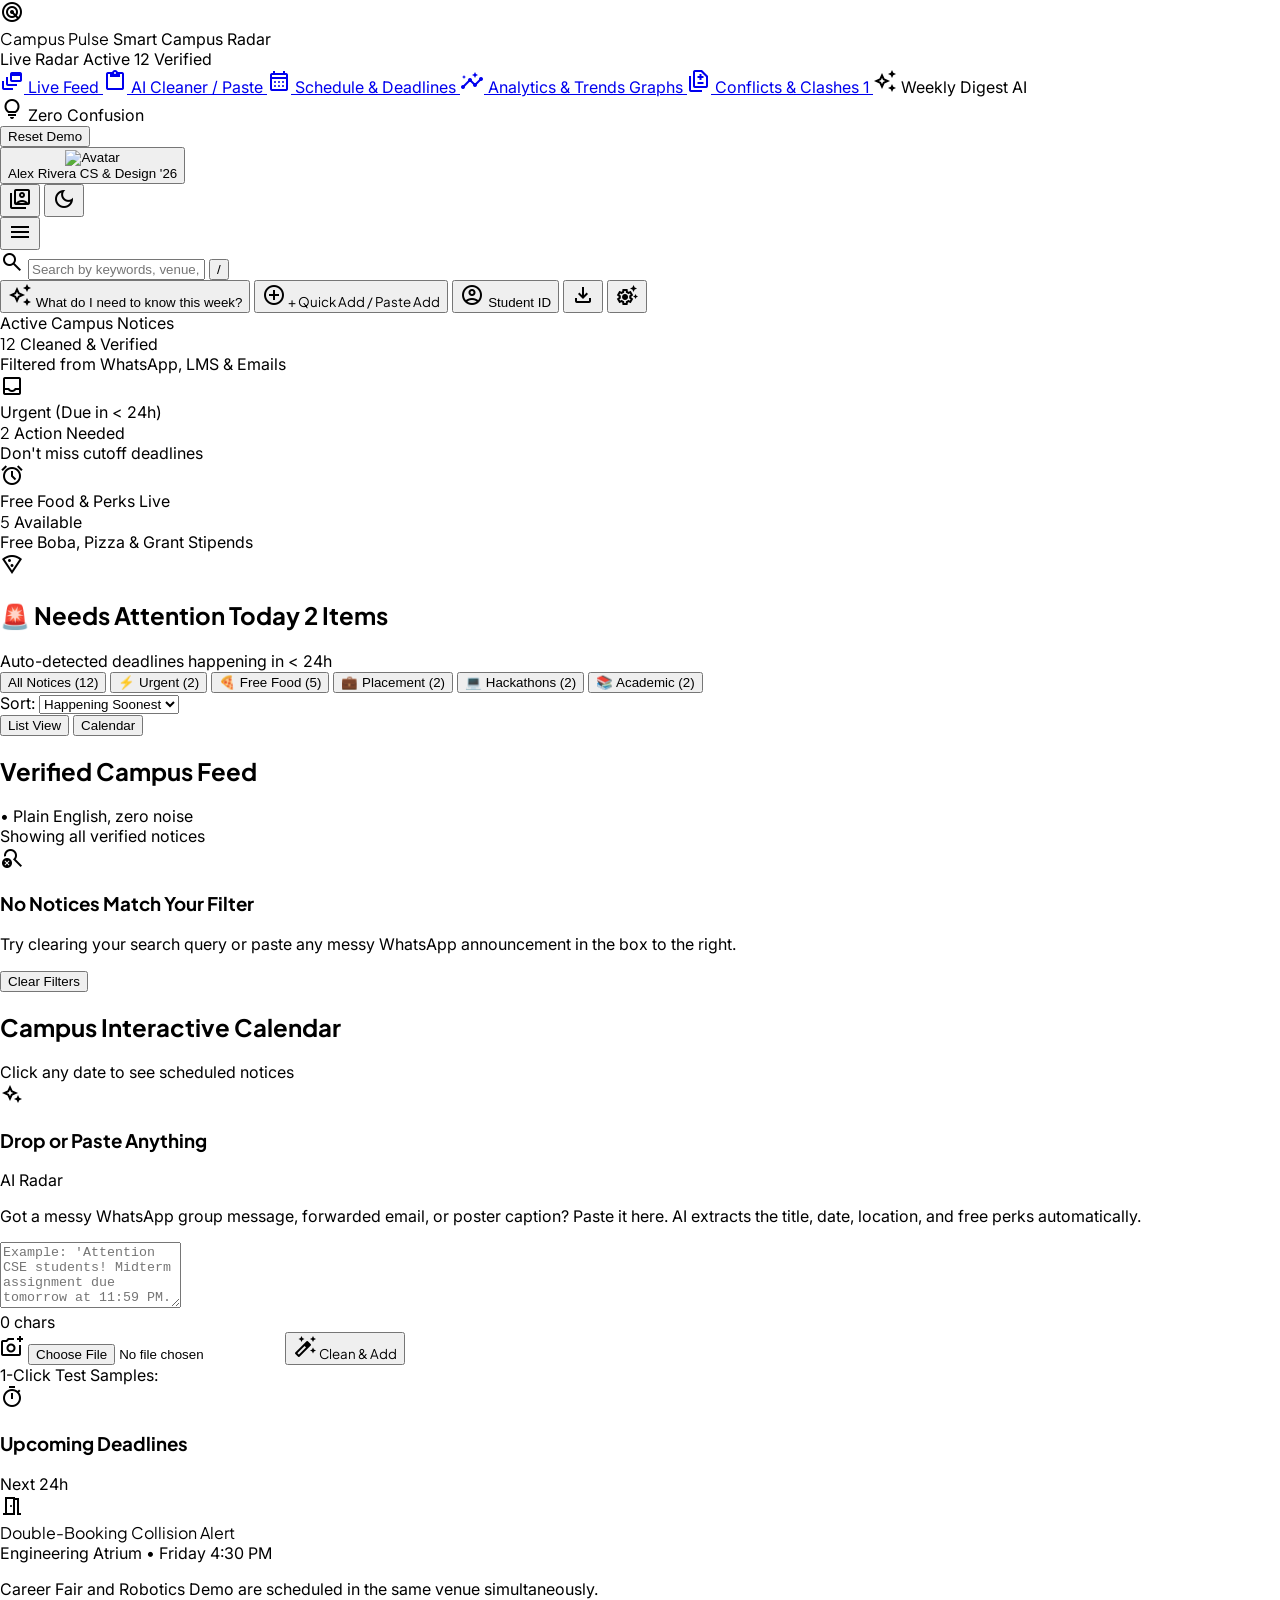
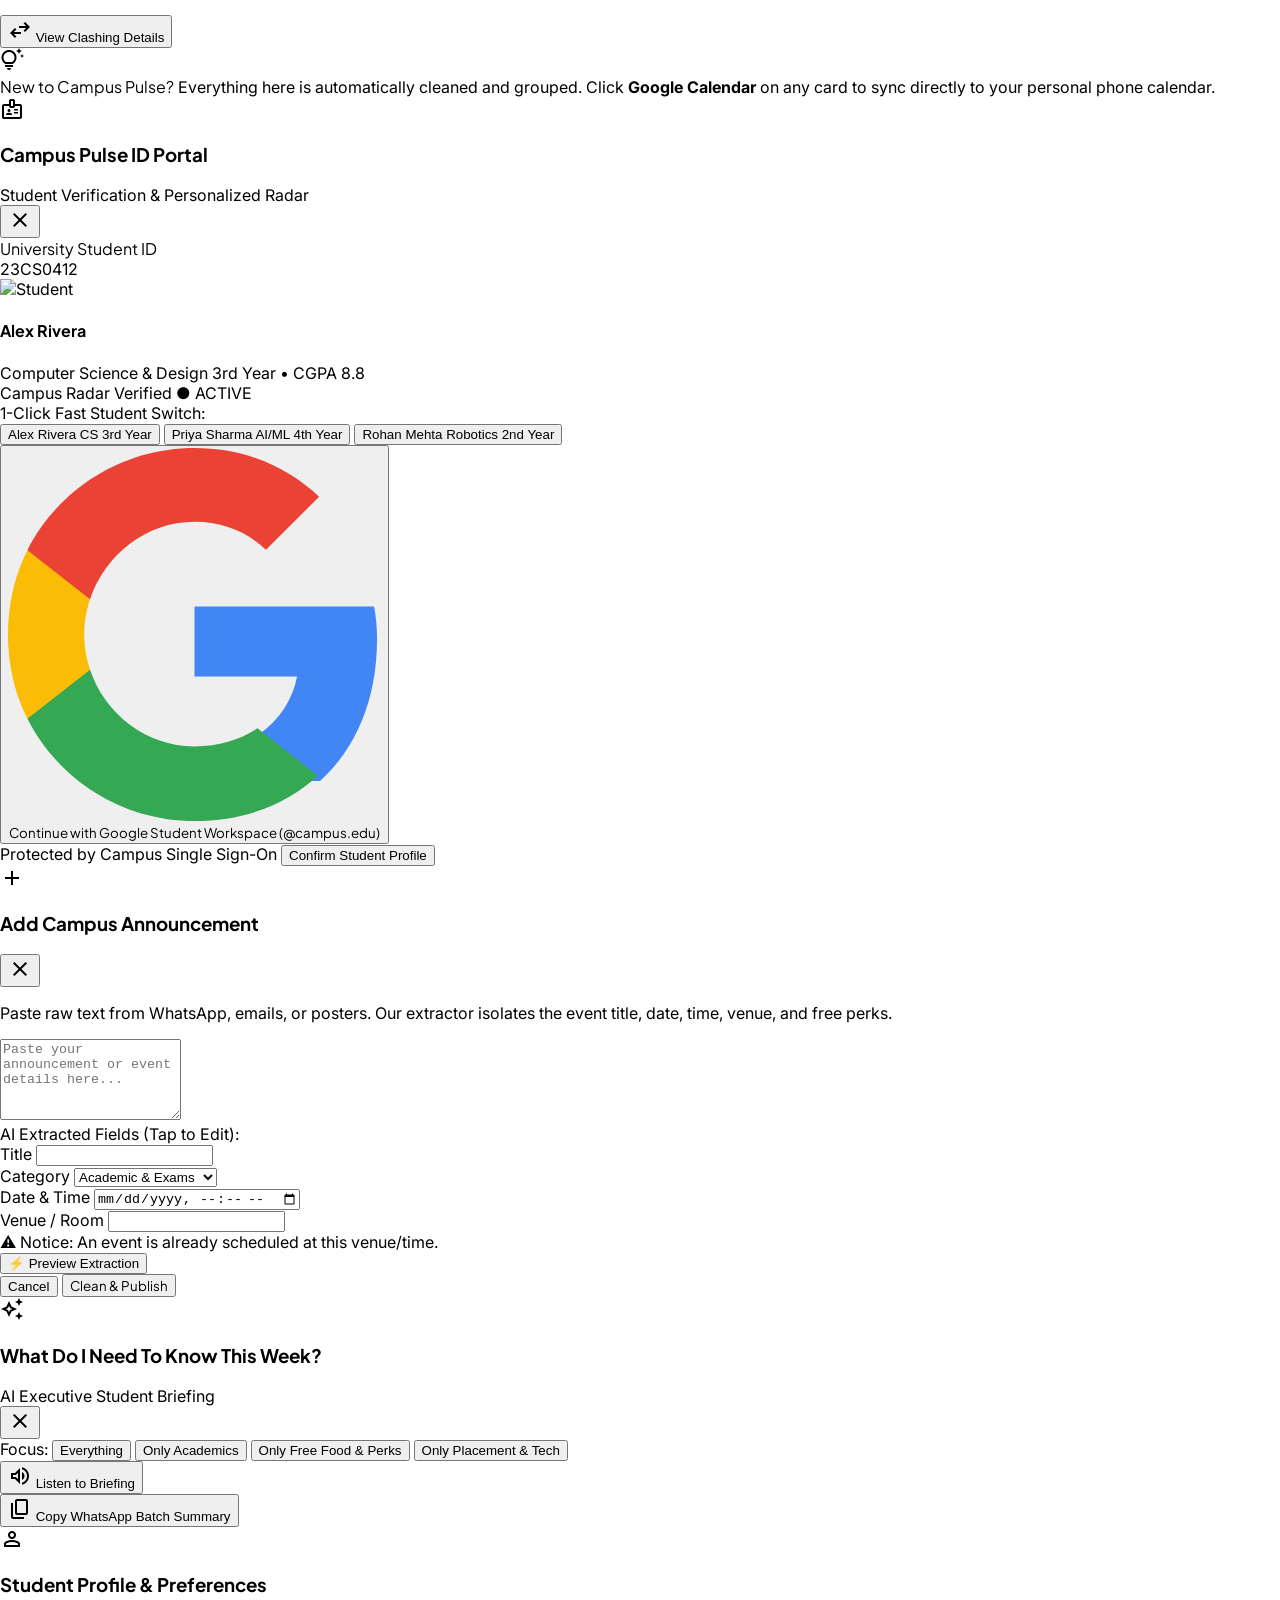
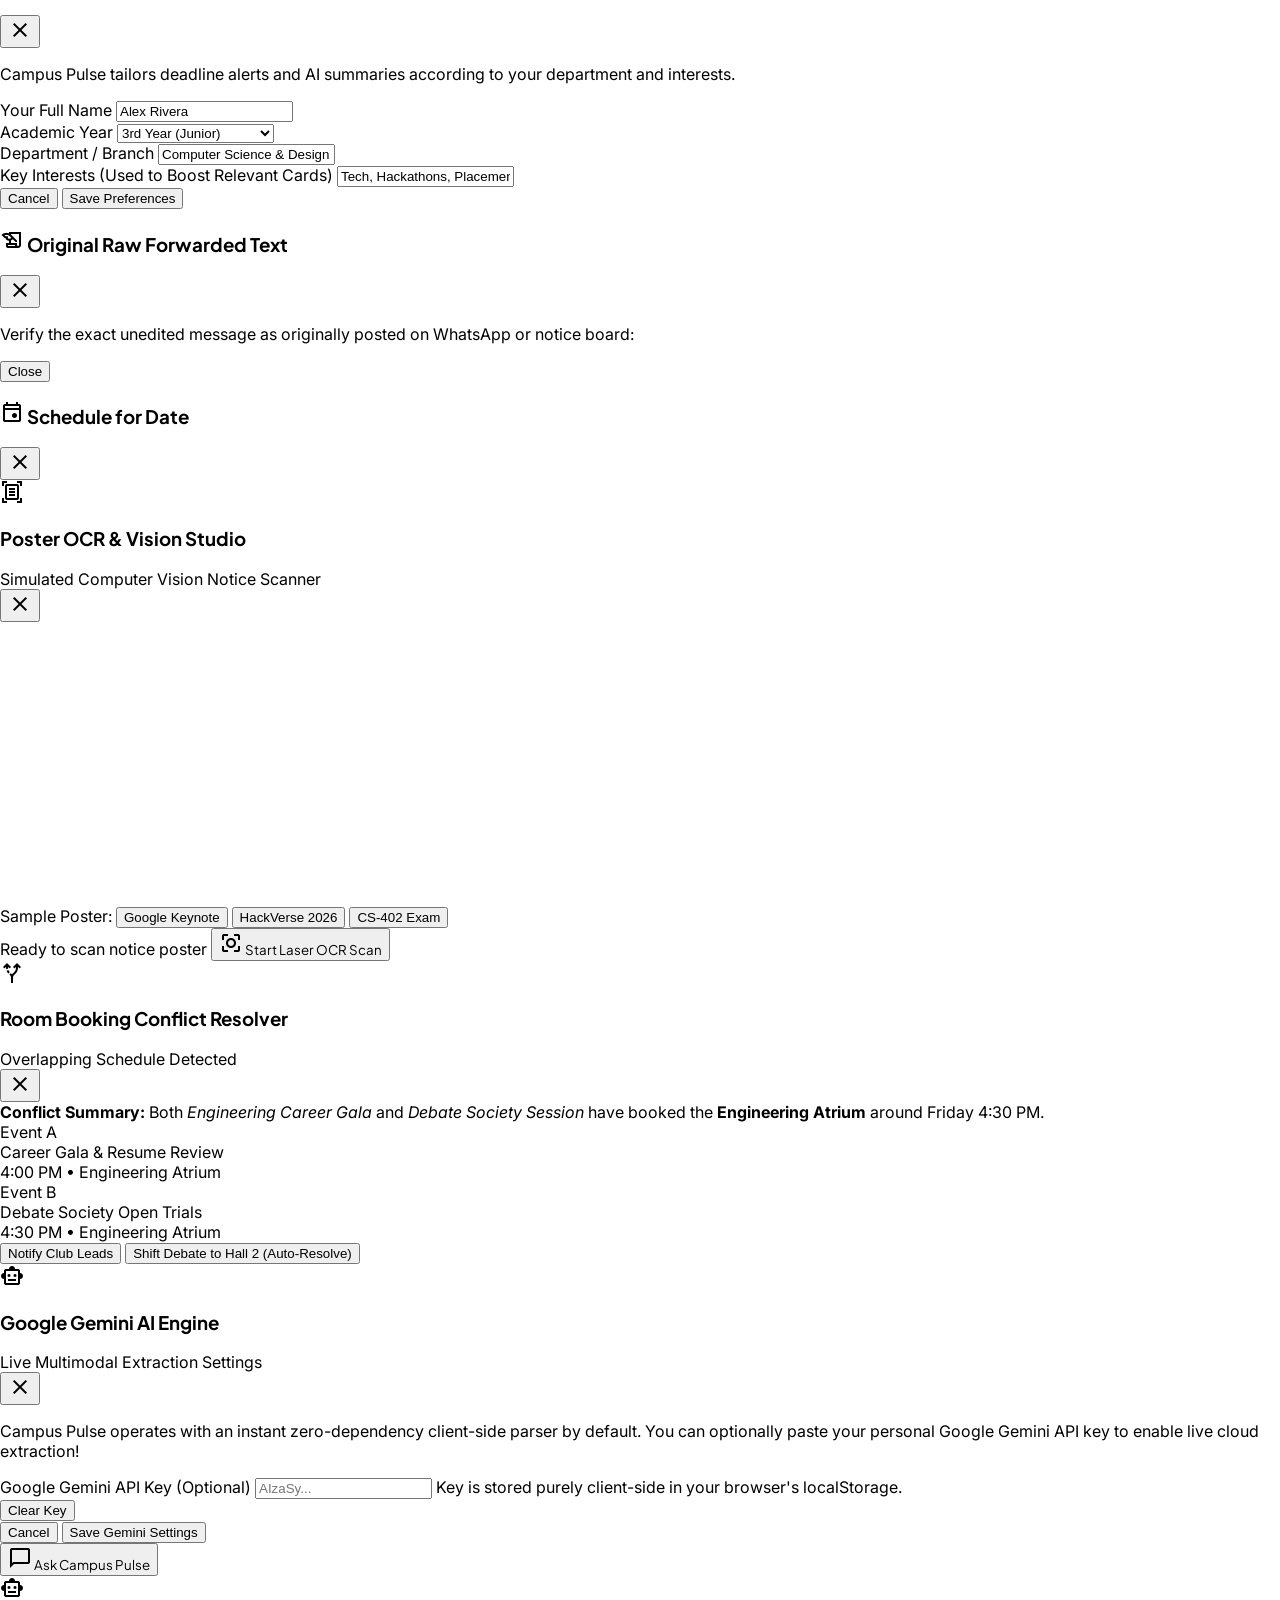
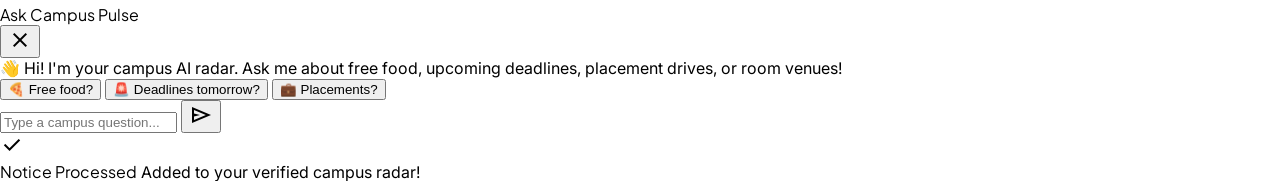
==== index.html @ b6f4d66c "feat: add Ask Campus Pulse AI assistant, Poster OCR laser canvas studio, Room clash resolver, and Go" ====
<!DOCTYPE html>
<html lang="en">
<head>
  <meta charset="utf-8">
  <meta content="width=device-width, initial-scale=1.0" name="viewport">
  <meta content="web_dashboard" name="shell-type">
  <title>Campus Pulse — Intelligent Student Campus Radar</title>

  <!-- Google Fonts: Plus Jakarta Sans & Inter -->
  <link href="https://fonts.googleapis.com" rel="preconnect">
  <link crossorigin="" href="https://fonts.gstatic.com" rel="preconnect">
  <link href="https://fonts.googleapis.com/css2?family=Plus+Jakarta+Sans:wght@400;500;600;700;800&family=Inter:wght@400;500;600;700&display=swap" rel="stylesheet">

  <!-- Google Material Symbols Outlined -->
  <link href="https://fonts.googleapis.com/css2?family=Material+Symbols+Outlined:wght,FILL@100..700,0..1&display=swap" rel="stylesheet">
  <link rel="icon" type="image/svg+xml" href="favicon.svg">

  <!-- Tailwind CSS with Forms and Container Queries -->
  <script src="https://cdn.tailwindcss.com?plugins=forms,container-queries"></script>
  <script>
    tailwind.config = {
      darkMode: "class",
      theme: {
        extend: {
          colors: {
            lavender: {
              DEFAULT: '#C8B3E8',
              50: '#F7F3FB',
              100: '#EFE7F8',
              200: '#DECFF2',
              300: '#C8B3E8',
              400: '#AC8EE0',
              500: '#926BD2',
              dark: '#4A326B',
            },
            chartreuse: {
              DEFAULT: '#D4FF3F',
              50: '#FAFFE5',
              100: '#F4FFC2',
              200: '#E9FF8A',
              DEFAULT_HOVER: '#C5F425',
              dark: '#111827',
            },
            tomato: {
              DEFAULT: '#E34234',
              50: '#FDF2F0',
              100: '#FCE4E2',
              200: '#F8BDB7',
              600: '#C72F22',
            },
            neutral: {
              canvas: '#F8F9FA',
              card: '#FFFFFF',
              border: '#E5E7EB',
              heading: '#111827',
              body: '#374151',
              muted: '#6B7280',
              subtle: '#9CA3AF'
            }
          }
        }
      }
    }
  </script>

  <link rel="stylesheet" href="css/styles.css">
</head>
<body class="bg-neutral-canvas text-neutral-body antialiased min-h-screen">

  <!-- ========================================== -->
  <!-- LEFT SIDEBAR                               -->
  <!-- ========================================== -->
  <aside class="fixed left-0 top-0 h-full w-64 bg-white border-r border-neutral-border z-50 flex flex-col justify-between transition-transform duration-300" id="sidebar">
    <div class="flex flex-col">
      <!-- App Brand -->
      <div class="h-16 px-6 border-b border-neutral-border/60 flex items-center justify-between">
        <div class="flex items-center gap-2.5">
          <div class="w-9 h-9 rounded-xl bg-lavender flex items-center justify-center text-lavender-dark font-extrabold shadow-sm">
            <span class="material-symbols-outlined text-[20px] font-bold">radar</span>
          </div>
          <div class="flex flex-col">
            <span class="font-heading font-bold text-base text-neutral-heading tracking-tight leading-tight">Campus Pulse</span>
            <span class="text-[11px] font-medium text-neutral-muted">Smart Campus Radar</span>
          </div>
        </div>
      </div>

      <!-- Live Status Pill -->
      <div class="px-5 pt-4 pb-2">
        <div class="flex items-center gap-2 px-3 py-2 rounded-xl bg-lavender-50 border border-lavender/50">
          <span class="w-2 h-2 rounded-full bg-lavender-dark animate-pulse"></span>
          <span class="text-xs font-semibold text-neutral-heading">Live Radar Active</span>
          <span class="text-[10px] text-neutral-muted ml-auto font-medium" id="status-pill-count">12 Verified</span>
        </div>
      </div>

      <!-- Main Navigation Links -->
      <nav class="px-3 py-2 flex flex-col gap-1">
        <a class="nav-link flex items-center gap-3 px-3.5 py-2.5 rounded-xl bg-lavender/25 text-neutral-heading font-semibold text-sm transition-colors border border-lavender/40" href="#feed" id="nav-feed">
          <span class="material-symbols-outlined text-[20px] text-lavender-dark">dynamic_feed</span>
          <span>Live Feed</span>
          <span class="ml-auto w-2 h-2 rounded-full bg-lavender-dark"></span>
        </a>
        <a class="nav-link flex items-center gap-3 px-3.5 py-2.5 rounded-xl text-neutral-body hover:bg-neutral-canvas hover:text-neutral-heading font-medium text-sm transition-colors" href="#quick-drop" id="nav-drop">
          <span class="material-symbols-outlined text-[20px] text-neutral-muted">content_paste</span>
          <span>AI Cleaner / Paste</span>
        </a>
        <a class="nav-link flex items-center gap-3 px-3.5 py-2.5 rounded-xl text-neutral-body hover:bg-neutral-canvas hover:text-neutral-heading font-medium text-sm transition-colors" href="#calendar" id="nav-calendar">
          <span class="material-symbols-outlined text-[20px] text-neutral-muted">calendar_month</span>
          <span>Schedule & Deadlines</span>
        </a>
        <a class="nav-link flex items-center gap-3 px-3.5 py-2.5 rounded-xl text-neutral-body hover:bg-neutral-canvas hover:text-neutral-heading font-medium text-sm transition-colors" href="#analytics" id="nav-analytics">
          <span class="material-symbols-outlined text-[20px] text-neutral-muted">insights</span>
          <span>Analytics & Trends</span>
          <span class="ml-auto text-[10px] font-bold px-1.5 py-0.5 rounded bg-neutral-canvas text-neutral-heading border border-neutral-border">Graphs</span>
        </a>
        <a class="nav-link flex items-center gap-3 px-3.5 py-2.5 rounded-xl text-neutral-body hover:bg-neutral-canvas hover:text-neutral-heading font-medium text-sm transition-colors" href="#conflicts" id="nav-conflicts">
          <span class="material-symbols-outlined text-[20px] text-neutral-heading">difference</span>
          <span>Conflicts & Clashes</span>
          <span class="ml-auto px-1.5 py-0.5 rounded-full bg-tomato-50 text-tomato border border-tomato-200 text-[10px] font-bold" id="conflict-badge">1</span>
        </a>
        <a class="nav-link flex items-center gap-3 px-3.5 py-2.5 rounded-xl text-neutral-body hover:bg-neutral-canvas hover:text-neutral-heading font-medium text-sm transition-colors cursor-pointer" id="nav-digest">
          <span class="material-symbols-outlined text-[20px] text-lavender-dark">auto_awesome</span>
          <span>Weekly Digest</span>
          <span class="ml-auto text-[10px] font-bold px-1.5 py-0.5 rounded bg-lavender-100 text-lavender-dark">AI</span>
        </a>
      </nav>
    </div>

    <!-- User Profile & Actions Card -->
    <div class="p-4 border-t border-neutral-border/70 flex flex-col gap-3">
      <div class="p-3 rounded-xl bg-lavender-50 border border-lavender/40 flex items-center justify-between">
        <div class="flex items-center gap-2">
          <span class="material-symbols-outlined text-lavender-dark text-[18px]">lightbulb</span>
          <span class="text-xs font-semibold text-neutral-heading">Zero Confusion</span>
        </div>
        <button class="text-[10px] font-bold text-lavender-dark px-1.5 py-0.5 bg-white rounded hover:bg-lavender-100 transition-colors" id="btn-demo-reset" title="Reload demo dataset">
          Reset Demo
        </button>
      </div>

      <!-- Profile Trigger & Switch Profile -->
      <div class="flex items-center justify-between pt-1">
        <button class="flex items-center gap-2.5 hover:opacity-80 transition-opacity text-left" id="btn-open-profile">
          <img src="https://images.unsplash.com/photo-1534528741775-53994a69daeb?auto=format&fit=crop&w=150&q=80" alt="Avatar" class="w-9 h-9 rounded-full object-cover ring-2 ring-lavender/60" id="sidebar-user-avatar">
          <div class="flex flex-col">
            <span class="text-xs font-bold text-neutral-heading leading-tight" id="sidebar-user-name">Alex Rivera</span>
            <span class="text-[11px] text-neutral-muted" id="sidebar-user-role">CS & Design '26</span>
          </div>
        </button>
        <div class="flex items-center gap-1">
          <button class="p-1.5 rounded-lg hover:bg-neutral-canvas text-neutral-muted hover:text-neutral-heading border border-neutral-border" id="btn-open-login" title="Switch Student / Sign In">
            <span class="material-symbols-outlined text-[17px]">switch_account</span>
          </button>
          <button class="p-1.5 rounded-lg hover:bg-neutral-canvas text-neutral-muted hover:text-neutral-heading border border-neutral-border" id="theme-toggle-btn" title="Toggle Light/Dark Theme">
            <span class="material-symbols-outlined text-[17px]" id="theme-icon">dark_mode</span>
          </button>
        </div>
      </div>
    </div>
  </aside>

  <!-- ========================================== -->
  <!-- MAIN WORKSPACE                             -->
  <!-- ========================================== -->
  <div class="pl-0 lg:pl-64 transition-all duration-300">

    <!-- Top Navigation Header -->
    <header class="fixed top-0 left-0 lg:left-64 right-0 h-16 bg-white/90 backdrop-blur-md z-40 border-b border-neutral-border px-4 lg:px-8 flex items-center justify-between gap-4">
      
      <!-- Mobile Menu Toggle Button -->
      <button class="lg:hidden p-2 rounded-xl text-neutral-muted hover:bg-neutral-canvas border border-neutral-border" id="mobile-menu-btn" aria-label="Toggle Menu">
        <span class="material-symbols-outlined text-[20px]">menu</span>
      </button>

      <!-- Universal Search Bar -->
      <div class="relative w-full max-w-xl">
        <span class="material-symbols-outlined absolute left-3.5 top-1/2 -translate-y-1/2 text-neutral-muted text-[20px]">search</span>
        <input 
          class="w-full pl-10 pr-10 py-2 bg-neutral-canvas border border-neutral-border rounded-xl text-sm text-neutral-heading placeholder:text-neutral-subtle focus:bg-white focus:outline-none focus:ring-2 focus:ring-lavender focus:border-transparent transition-all" 
          id="search-input" 
          placeholder="Search by keywords, venue, or try 'deadlines this week' (Press '/' to focus)..." 
          type="text"
        >
        <button class="absolute right-3 top-1/2 -translate-y-1/2 text-[10px] font-mono text-neutral-muted bg-white border border-neutral-border px-1.5 py-0.5 rounded hidden sm:block">
          /
        </button>
      </div>

      <!-- Action Buttons -->
      <div class="flex items-center gap-2.5">
        <!-- AI Weekly Digest Button -->
        <button 
          class="hidden sm:flex items-center gap-1.5 px-3 py-2 rounded-xl bg-lavender-50 hover:bg-lavender-100 text-lavender-dark border border-lavender/60 text-xs font-bold transition-all shadow-xs" 
          id="btn-weekly-digest-header"
        >
          <span class="material-symbols-outlined text-[17px]">auto_awesome</span>
          <span>What do I need to know this week?</span>
        </button>

        <!-- Quick Add / Paste Button -->
        <button 
          class="flex items-center gap-1.5 px-3.5 py-2 rounded-xl bg-neutral-heading hover:bg-neutral-body text-white font-heading font-bold text-xs sm:text-sm transition-all shadow-sm active:scale-95 whitespace-nowrap" 
          id="btn-quick-add-modal"
        >
          <span class="material-symbols-outlined text-[18px] font-bold">add_circle</span>
          <span class="hidden sm:inline">+ Quick Add / Paste</span>
          <span class="sm:hidden">Add</span>
        </button>

        <!-- Student Login Trigger -->
        <button 
          class="flex items-center gap-1 px-3 py-2 rounded-xl bg-neutral-canvas hover:bg-neutral-border text-neutral-heading border border-neutral-border text-xs font-bold transition-colors" 
          id="btn-header-login" 
          title="Student Login Portal"
        >
          <span class="material-symbols-outlined text-[17px]">account_circle</span>
          <span class="hidden md:inline">Student ID</span>
        </button>

        <!-- Backup Export Button -->
        <button 
          class="p-2 rounded-xl text-neutral-muted hover:text-neutral-heading hover:bg-neutral-canvas border border-neutral-border/70 transition-colors" 
          id="btn-export-data" 
          title="Backup / Export Data (JSON)"
        >
          <span class="material-symbols-outlined text-[19px]">download</span>
        </button>

        <!-- Google Gemini Settings Trigger -->
        <button 
          class="p-2 rounded-xl text-neutral-muted hover:text-lavender-dark hover:bg-lavender-50 border border-neutral-border/70 transition-colors" 
          id="btn-gemini-settings" 
          title="Google Gemini AI Integration"
        >
          <span class="material-symbols-outlined text-[19px]">settings_suggest</span>
        </button>
      </div>
    </header>

    <!-- Main Container -->
    <main class="pt-20 px-4 lg:px-8 pb-16 max-w-7xl mx-auto flex flex-col gap-6">

      <!-- ========================================== -->
      <!-- TOP HIGHLIGHT METRIC CARDS                 -->
      <!-- ========================================== -->
      <div class="grid grid-cols-1 md:grid-cols-3 gap-4">
        <!-- Metric 1: Total Notices -->
        <div class="bg-white border border-neutral-border rounded-2xl p-4 flex items-center justify-between shadow-[0_1px_3px_rgba(0,0,0,0.03)] hover:border-lavender transition-all">
          <div class="flex flex-col">
            <span class="text-xs font-medium text-neutral-muted">Active Campus Notices</span>
            <div class="flex items-baseline gap-2 mt-0.5">
              <span class="font-heading font-bold text-2xl text-neutral-heading" id="metric-total-count">12</span>
              <span class="text-xs font-semibold text-lavender-dark bg-lavender-50 px-2 py-0.5 rounded-full border border-lavender/40">Cleaned & Verified</span>
            </div>
            <span class="text-[11px] text-neutral-muted mt-1">Filtered from WhatsApp, LMS & Emails</span>
          </div>
          <div class="w-12 h-12 rounded-2xl bg-lavender-50 border border-lavender/50 flex items-center justify-center text-lavender-dark">
            <span class="material-symbols-outlined text-[26px]">inbox</span>
          </div>
        </div>

        <!-- Metric 2: Urgent Deadlines -->
        <div class="bg-white border border-neutral-heading rounded-2xl p-4 flex items-center justify-between shadow-[0_1px_3px_rgba(0,0,0,0.03)] hover:border-neutral-heading transition-all cursor-pointer" id="metric-urgent-card">
          <div class="flex flex-col">
            <span class="text-xs font-semibold text-neutral-heading">Urgent (Due in &lt; 24h)</span>
            <div class="flex items-baseline gap-2 mt-0.5">
              <span class="font-heading font-bold text-2xl text-neutral-heading" id="metric-urgent-count">2</span>
              <span class="text-xs font-bold text-white bg-neutral-heading px-2 py-0.5 rounded-full">Action Needed</span>
            </div>
            <span class="text-[11px] text-neutral-muted mt-1">Don't miss cutoff deadlines</span>
          </div>
          <div class="w-12 h-12 rounded-2xl bg-neutral-canvas border border-neutral-border flex items-center justify-center text-neutral-heading">
            <span class="material-symbols-outlined text-[26px]">alarm</span>
          </div>
        </div>

        <!-- Metric 3: Perks & Food -->
        <div class="bg-white border border-neutral-border rounded-2xl p-4 flex items-center justify-between shadow-[0_1px_3px_rgba(0,0,0,0.03)] hover:border-lavender transition-all cursor-pointer" id="metric-food-card">
          <div class="flex flex-col">
            <span class="text-xs font-medium text-neutral-muted">Free Food & Perks Live</span>
            <div class="flex items-baseline gap-2 mt-0.5">
              <span class="font-heading font-bold text-2xl text-neutral-heading" id="metric-perks-count">5</span>
              <span class="text-xs font-bold text-lavender-dark bg-lavender-100 px-2 py-0.5 rounded-full border border-lavender/40">Available</span>
            </div>
            <span class="text-[11px] text-neutral-muted mt-1">Free Boba, Pizza & Grant Stipends</span>
          </div>
          <div class="w-12 h-12 rounded-2xl bg-lavender-50 border border-lavender/50 flex items-center justify-center text-lavender-dark">
            <span class="material-symbols-outlined text-[26px]">local_pizza</span>
          </div>
        </div>
      </div>

      <!-- ========================================== -->
      <!-- ANALYTICS & TRENDS SECTION (TOGGLEABLE)    -->
      <!-- ========================================== -->
      <section class="flex flex-col gap-3" id="analytics-section">
        <div id="analytics-graphs-root">
          <!-- Dynamically populated SVG graphs from analytics.js -->
        </div>
      </section>

      <!-- ========================================== -->
      <!-- PINNED "NEEDS ATTENTION TODAY" HERO SHELF  -->
      <!-- ========================================== -->
      <section class="p-4 rounded-2xl bg-tomato-50/80 border-2 border-tomato-200 shadow-sm flex flex-col gap-3" id="urgent-hero-shelf">
        <div class="flex items-center justify-between flex-wrap gap-2">
          <div class="flex items-center gap-2">
            <span class="w-2.5 h-2.5 rounded-full bg-tomato animate-ping"></span>
            <h2 class="font-heading font-bold text-sm text-tomato flex items-center gap-1.5 uppercase tracking-wide">
              🚨 Needs Attention Today
              <span class="text-xs font-semibold px-2 py-0.5 rounded-full bg-tomato text-white ml-1" id="urgent-shelf-count">2 Items</span>
            </h2>
          </div>
          <span class="text-xs text-neutral-muted font-medium">Auto-detected deadlines happening in &lt; 24h</span>
        </div>
        <div class="grid grid-cols-1 md:grid-cols-2 gap-3" id="urgent-shelf-items">
          <!-- Dynamically populated urgent cards -->
        </div>
      </section>

      <!-- ========================================== -->
      <!-- FILTER & VIEW TOOLBAR                      -->
      <!-- ========================================== -->
      <div class="flex flex-wrap items-center justify-between gap-3 bg-white p-3 rounded-2xl border border-neutral-border shadow-sm">
        <!-- Category Filter Pills -->
        <div class="flex items-center gap-1.5 flex-wrap" id="filter-chips">
          <button class="filter-chip active px-3.5 py-1.5 rounded-xl bg-neutral-heading text-white text-xs font-semibold shadow-sm transition-all" data-category="all">
            All Notices (<span id="count-all">12</span>)
          </button>
          <button class="filter-chip px-3.5 py-1.5 rounded-xl bg-neutral-canvas text-neutral-heading hover:bg-lavender-100 border border-neutral-border text-xs font-semibold transition-all flex items-center gap-1.5" data-category="urgent">
            <span class="w-1.5 h-1.5 rounded-full bg-tomato"></span>
            ⚡ Urgent (<span id="count-urgent">2</span>)
          </button>
          <button class="filter-chip px-3.5 py-1.5 rounded-xl bg-neutral-canvas text-neutral-heading hover:bg-lavender-100 border border-neutral-border text-xs font-semibold transition-all flex items-center gap-1.5" data-category="food">
            <span>🍕 Free Food (<span id="count-food">5</span>)</span>
          </button>
          <button class="filter-chip px-3.5 py-1.5 rounded-xl bg-neutral-canvas text-neutral-heading hover:bg-lavender-100 border border-neutral-border text-xs font-semibold transition-all flex items-center gap-1.5" data-category="placement">
            <span>💼 Placement (<span id="count-placement">2</span>)</span>
          </button>
          <button class="filter-chip px-3.5 py-1.5 rounded-xl bg-neutral-canvas text-neutral-heading hover:bg-lavender-100 border border-neutral-border text-xs font-semibold transition-all flex items-center gap-1.5" data-category="hackathon">
            <span>💻 Hackathons (<span id="count-hackathon">2</span>)</span>
          </button>
          <button class="filter-chip px-3.5 py-1.5 rounded-xl bg-neutral-canvas text-neutral-heading hover:bg-lavender-100 border border-neutral-border text-xs font-semibold transition-all flex items-center gap-1.5" data-category="academic">
            <span>📚 Academic (<span id="count-academic">2</span>)</span>
          </button>
        </div>

        <!-- View Switcher & Sorting -->
        <div class="flex items-center gap-3">
          <div class="flex items-center gap-1.5 text-xs text-neutral-muted">
            <span class="hidden sm:inline">Sort:</span>
            <select class="bg-neutral-canvas text-neutral-heading font-medium text-xs rounded-xl px-2.5 py-1.5 border border-neutral-border focus:ring-1 focus:ring-lavender focus:outline-none cursor-pointer" id="sort-select">
              <option value="soonest">Happening Soonest</option>
              <option value="urgent">Most Urgent First</option>
              <option value="newest">Recently Added</option>
              <option value="alpha">Alphabetical (A-Z)</option>
            </select>
          </div>

          <!-- Dual View Switcher: List vs Calendar -->
          <div class="flex items-center bg-neutral-canvas border border-neutral-border rounded-xl p-1 text-xs">
            <button class="px-3 py-1 rounded-lg bg-neutral-heading text-white font-semibold shadow-xs" id="btn-view-list">
              List View
            </button>
            <button class="px-3 py-1 rounded-lg text-neutral-muted hover:text-neutral-heading font-semibold" id="btn-view-calendar">
              Calendar
            </button>
          </div>
        </div>
      </div>

      <!-- ========================================== -->
      <!-- MAIN WORKSPACE GRID: FEED + RIGHT RAIL     -->
      <!-- ========================================== -->
      <div class="grid grid-cols-1 lg:grid-cols-12 gap-6">

        <!-- FEED COLUMN (Col Span 8) -->
        <div class="lg:col-span-8 flex flex-col gap-4">
          
          <!-- Stream View Container -->
          <div class="flex flex-col gap-4" id="stream-container">
            <!-- Feed Header -->
            <div class="flex items-center justify-between px-1">
              <div class="flex items-center gap-2">
                <span class="w-2.5 h-2.5 rounded-full bg-lavender-dark ring-4 ring-lavender/50"></span>
                <h2 class="font-heading font-bold text-base text-neutral-heading">Verified Campus Feed</h2>
                <span class="text-xs text-neutral-muted">• Plain English, zero noise</span>
              </div>
              <span class="text-xs font-medium text-neutral-muted" id="active-filter-label">Showing all verified notices</span>
            </div>

            <!-- Dynamic Cards Feed -->
            <div class="flex flex-col gap-4" id="feed-cards-list">
              <!-- Dynamically populated notice cards -->
            </div>

            <!-- Empty State -->
            <div class="hidden p-8 rounded-2xl bg-white border border-neutral-border text-center flex flex-col items-center justify-center gap-3" id="feed-empty-state">
              <div class="w-12 h-12 rounded-2xl bg-lavender-50 text-lavender-dark flex items-center justify-center">
                <span class="material-symbols-outlined text-[28px]">search_off</span>
              </div>
              <h3 class="font-heading font-bold text-base text-neutral-heading">No Notices Match Your Filter</h3>
              <p class="text-xs text-neutral-muted max-w-sm">Try clearing your search query or paste any messy WhatsApp announcement in the box to the right.</p>
              <button class="px-4 py-2 rounded-xl bg-neutral-heading text-white text-xs font-bold" id="btn-clear-filters">
                Clear Filters
              </button>
            </div>
          </div>

          <!-- Calendar View Container (Hidden by default) -->
          <div class="hidden flex flex-col gap-4" id="calendar-container">
            <div class="flex items-center justify-between px-1">
              <div class="flex items-center gap-2">
                <span class="w-2.5 h-2.5 rounded-full bg-lavender-dark ring-4 ring-lavender/50"></span>
                <h2 class="font-heading font-bold text-base text-neutral-heading">Campus Interactive Calendar</h2>
              </div>
              <span class="text-xs text-neutral-muted">Click any date to see scheduled notices</span>
            </div>
            <div id="calendar-grid-root"></div>
          </div>

        </div>

        <!-- RIGHT RAIL ASSISTANT (Col Span 4) -->
        <div class="lg:col-span-4 flex flex-col gap-5" id="quick-drop">
          
          <!-- Drop or Paste Anything Card -->
          <div class="bg-white rounded-2xl border-2 border-lavender/60 p-5 shadow-sm flex flex-col gap-3 relative">
            <div class="flex items-center justify-between">
              <div class="flex items-center gap-2">
                <div class="w-7 h-7 rounded-lg bg-lavender flex items-center justify-center text-lavender-dark">
                  <span class="material-symbols-outlined text-[18px]">magic_button</span>
                </div>
                <h3 class="font-heading font-bold text-sm text-neutral-heading">Drop or Paste Anything</h3>
              </div>
              <span class="text-[11px] font-bold text-lavender-dark px-2 py-0.5 bg-lavender-50 rounded-full border border-lavender/50">AI Radar</span>
            </div>

            <p class="text-xs text-neutral-body leading-relaxed">
              Got a messy WhatsApp group message, forwarded email, or poster caption? Paste it here. AI extracts the title, date, location, and free perks automatically.
            </p>

            <div class="flex flex-col gap-2">
              <textarea 
                class="w-full p-3 bg-neutral-canvas border border-neutral-border rounded-xl text-xs text-neutral-heading placeholder:text-neutral-subtle focus:bg-white focus:outline-none focus:ring-2 focus:ring-lavender focus:border-transparent transition-all resize-none" 
                id="drop-paste-text" 
                placeholder="Example: 'Attention CSE students! Midterm assignment due tomorrow at 11:59 PM. Lab review in Room 304 at 2 PM. Free refreshments provided...'" 
                rows="4"
              ></textarea>

              <div class="flex items-center justify-between pt-1">
                <span class="text-[11px] text-neutral-muted" id="paste-counter">0 chars</span>
                <div class="flex items-center gap-2">
                  <!-- Poster OCR upload trigger -->
                  <label class="p-1.5 rounded-xl hover:bg-neutral-canvas text-neutral-muted hover:text-neutral-heading border border-neutral-border cursor-pointer transition-colors" title="Upload Notice Poster Photo (OCR)">
                    <span class="material-symbols-outlined text-[18px]">add_a_photo</span>
                    <input type="file" accept="image/*" class="hidden" id="poster-ocr-file-input">
                  </label>
                  <button 
                    class="flex items-center gap-1.5 px-4 py-2 rounded-xl bg-neutral-heading hover:bg-neutral-body text-white text-xs font-heading font-bold transition-all shadow-sm active:scale-95" 
                    id="clean-add-btn" 
                    type="button"
                  >
                    <span class="material-symbols-outlined text-[16px] font-bold">auto_fix_high</span>
                    <span>Clean & Add</span>
                  </button>
                </div>
              </div>

              <!-- 1-Click Test Notice Presets -->
              <div class="pt-2 border-t border-neutral-border/60 flex flex-col gap-1.5">
                <span class="text-[10px] font-bold uppercase tracking-wider text-neutral-muted">1-Click Test Samples:</span>
                <div class="flex flex-wrap gap-1.5" id="sample-preset-chips">
                  <!-- Dynamically rendered presets -->
                </div>
              </div>
            </div>
          </div>

          <!-- Upcoming Deadlines Next 24h Card -->
          <div class="bg-white rounded-2xl border border-neutral-border p-5 shadow-sm flex flex-col gap-3">
            <div class="flex items-center justify-between pb-1">
              <div class="flex items-center gap-2">
                <span class="material-symbols-outlined text-neutral-heading text-[20px]">timer</span>
                <h3 class="font-heading font-bold text-sm text-neutral-heading">Upcoming Deadlines</h3>
              </div>
              <span class="text-[10px] font-bold text-neutral-heading bg-neutral-canvas px-2 py-0.5 rounded-full border border-neutral-border">Next 24h</span>
            </div>
            <div class="flex flex-col gap-2" id="upcoming-deadlines-list">
              <!-- Dynamically populated items -->
            </div>
          </div>

          <!-- Room Conflict / Clashes Notification Card -->
          <div class="bg-white rounded-2xl border border-neutral-border p-4 shadow-sm flex flex-col gap-2.5" id="conflict-alert-card">
            <div class="flex items-center gap-2">
              <span class="p-1 rounded-lg bg-tomato-50 text-tomato border border-tomato-200">
                <span class="material-symbols-outlined text-[18px]">meeting_room</span>
              </span>
              <div>
                <div class="font-heading font-bold text-xs text-neutral-heading">Double-Booking Collision Alert</div>
                <div class="text-[11px] text-neutral-muted">Engineering Atrium • Friday 4:30 PM</div>
              </div>
            </div>
            <p class="text-xs text-neutral-body">
              Career Fair and Robotics Demo are scheduled in the same venue simultaneously.
            </p>
            <button class="w-full py-1.5 rounded-xl bg-neutral-canvas hover:bg-neutral-border text-neutral-heading text-xs font-semibold transition-colors flex items-center justify-center gap-1" id="btn-resolve-conflict">
              <span class="material-symbols-outlined text-[15px]">swap_horiz</span>
              <span>View Clashing Details</span>
            </button>
          </div>

          <!-- Quick Tip for First-Time Users -->
          <div class="p-4 rounded-2xl bg-lavender-50 border border-lavender/50 flex items-start gap-3">
            <span class="material-symbols-outlined text-lavender-dark text-[20px] mt-0.5">tips_and_updates</span>
            <div class="flex flex-col gap-0.5">
              <span class="font-heading font-bold text-xs text-neutral-heading">New to Campus Pulse?</span>
              <span class="text-xs text-neutral-body leading-relaxed">
                Everything here is automatically cleaned and grouped. Click <strong>Google Calendar</strong> on any card to sync directly to your personal phone calendar.
              </span>
            </div>
          </div>

        </div>

      </div>

    </main>

  </div>

  <!-- ========================================== -->
  <!-- MODAL: ATTRACTIVE STUDENT LOGIN PORTAL     -->
  <!-- ========================================== -->
  <div class="hidden fixed inset-0 bg-neutral-heading/50 backdrop-blur-md z-50 flex items-center justify-center p-4 modal-backdrop" id="login-modal">
    <div class="bg-white rounded-3xl border border-neutral-border max-w-lg w-full p-6 sm:p-8 shadow-2xl flex flex-col gap-5 relative overflow-hidden">
      <!-- Glow background decoration -->
      <div class="absolute -top-12 -right-12 w-44 h-44 rounded-full bg-lavender/30 blur-2xl pointer-events-none"></div>

      <div class="flex items-center justify-between border-b border-neutral-border/60 pb-3">
        <div class="flex items-center gap-2.5">
          <div class="w-10 h-10 rounded-2xl bg-lavender flex items-center justify-center text-lavender-dark font-bold shadow-sm">
            <span class="material-symbols-outlined text-[22px]">badge</span>
          </div>
          <div>
            <h3 class="font-heading font-extrabold text-lg text-neutral-heading">Campus Pulse ID Portal</h3>
            <span class="text-xs text-neutral-muted">Student Verification & Personalized Radar</span>
          </div>
        </div>
        <button class="p-1.5 rounded-xl hover:bg-neutral-canvas text-neutral-muted hover:text-neutral-heading" id="login-close-btn">
          <span class="material-symbols-outlined text-[20px]">close</span>
        </button>
      </div>

      <!-- University Digital ID Card Mockup -->
      <div class="p-4 rounded-2xl bg-gradient-to-tr from-lavender-dark via-indigo-900 to-slate-900 text-white shadow-lg relative overflow-hidden flex flex-col justify-between min-h-[140px]">
        <div class="flex items-center justify-between">
          <div class="flex items-center gap-2">
            <span class="w-2.5 h-2.5 rounded-full bg-chartreuse animate-pulse"></span>
            <span class="font-heading font-bold text-xs uppercase tracking-wider text-slate-300">University Student ID</span>
          </div>
          <span class="text-[10px] font-mono text-slate-400" id="id-card-roll">23CS0412</span>
        </div>

        <div class="flex items-center gap-3.5 my-2">
          <img src="https://images.unsplash.com/photo-1534528741775-53994a69daeb?auto=format&fit=crop&w=150&q=80" alt="Student" class="w-12 h-12 rounded-xl object-cover ring-2 ring-chartreuse/60 shadow-md" id="id-card-avatar">
          <div class="flex flex-col">
            <h4 class="font-heading font-bold text-base text-white leading-tight" id="id-card-name">Alex Rivera</h4>
            <span class="text-xs text-slate-300" id="id-card-dept">Computer Science & Design</span>
            <span class="text-[11px] text-chartreuse font-medium" id="id-card-year">3rd Year • CGPA 8.8</span>
          </div>
        </div>

        <div class="flex items-center justify-between text-[10px] text-slate-400 border-t border-white/10 pt-2">
          <span>Campus Radar Verified</span>
          <span class="text-chartreuse font-semibold">● ACTIVE</span>
        </div>
      </div>

      <!-- 1-Click Fast Switch Demo Profiles -->
      <div class="flex flex-col gap-2">
        <span class="text-xs font-bold text-neutral-heading">1-Click Fast Student Switch:</span>
        <div class="grid grid-cols-3 gap-2" id="demo-profiles-picker">
          <button class="profile-select-btn p-2.5 rounded-xl border-2 border-lavender-dark bg-lavender-50 text-left flex flex-col gap-1 transition-all" data-profile="alex">
            <span class="font-bold text-xs text-neutral-heading truncate">Alex Rivera</span>
            <span class="text-[10px] text-neutral-muted">CS 3rd Year</span>
          </button>
          <button class="profile-select-btn p-2.5 rounded-xl border border-neutral-border hover:border-lavender bg-neutral-canvas text-left flex flex-col gap-1 transition-all" data-profile="priya">
            <span class="font-bold text-xs text-neutral-heading truncate">Priya Sharma</span>
            <span class="text-[10px] text-neutral-muted">AI/ML 4th Year</span>
          </button>
          <button class="profile-select-btn p-2.5 rounded-xl border border-neutral-border hover:border-lavender bg-neutral-canvas text-left flex flex-col gap-1 transition-all" data-profile="rohan">
            <span class="font-bold text-xs text-neutral-heading truncate">Rohan Mehta</span>
            <span class="text-[10px] text-neutral-muted">Robotics 2nd Year</span>
          </button>
        </div>
      </div>

      <!-- Google Student Login Button -->
      <div class="flex flex-col gap-2 pt-1 border-t border-neutral-border/60">
        <button class="w-full flex items-center justify-center gap-2.5 py-3 rounded-2xl bg-white hover:bg-neutral-canvas text-neutral-heading border border-neutral-border font-heading font-bold text-xs transition-all shadow-xs" id="btn-google-login">
          <svg class="w-4 h-4" viewBox="0 0 24 24">
            <path fill="#4285F4" d="M23.745 12.27c0-.7-.06-1.4-.19-2.07H12v4.51h6.6c-.29 1.52-1.14 2.8-2.4 3.67v3.05h3.88c2.27-2.09 3.665-5.17 3.665-9.16z"/>
            <path fill="#34A853" d="M12 24c3.24 0 5.95-1.08 7.93-2.91l-3.88-3.05c-1.08.72-2.45 1.16-4.05 1.16-3.12 0-5.77-2.1-6.72-4.93H1.25v3.15C3.26 21.36 7.34 24 12 24z"/>
            <path fill="#FBBC05" d="M5.28 14.27c-.25-.72-.38-1.49-.38-2.27s.13-1.55.38-2.27V6.58H1.25C.45 8.17 0 9.99 0 12s.45 3.83 1.25 5.42l4.03-3.15z"/>
            <path fill="#EA4335" d="M12 4.75c1.77 0 3.35.61 4.6 1.8l3.42-3.42C17.95 1.19 15.24 0 12 0 7.34 0 3.26 2.64 1.25 6.58l4.03 3.15c.95-2.83 3.6-4.98 6.72-4.98z"/>
          </svg>
          <span>Continue with Google Student Workspace (@campus.edu)</span>
        </button>
      </div>

      <div class="flex items-center justify-between pt-1 text-xs text-neutral-muted">
        <span>Protected by Campus Single Sign-On</span>
        <button class="font-bold text-neutral-heading hover:underline" id="btn-login-confirm">Confirm Student Profile</button>
      </div>
    </div>
  </div>

  <!-- MODAL 1: Quick Add & Clean Announcement Modal -->
  <div class="hidden fixed inset-0 bg-neutral-heading/40 backdrop-blur-sm z-50 flex items-center justify-center p-4 modal-backdrop" id="paste-announcement-modal">
    <div class="bg-white rounded-2xl border border-neutral-border max-w-lg w-full p-6 shadow-2xl flex flex-col gap-4 max-h-[90vh] overflow-y-auto">
      <div class="flex items-center justify-between">
        <div class="flex items-center gap-2">
          <div class="w-8 h-8 rounded-xl bg-lavender flex items-center justify-center font-bold text-lavender-dark">
            <span class="material-symbols-outlined text-[20px]">add</span>
          </div>
          <h3 class="font-heading font-bold text-base text-neutral-heading">Add Campus Announcement</h3>
        </div>
        <button class="p-1.5 rounded-lg hover:bg-neutral-canvas text-neutral-muted hover:text-neutral-heading" id="modal-close-btn">
          <span class="material-symbols-outlined text-[20px]">close</span>
        </button>
      </div>

      <p class="text-xs text-neutral-body">
        Paste raw text from WhatsApp, emails, or posters. Our extractor isolates the event title, date, time, venue, and free perks.
      </p>

      <textarea 
        class="w-full p-3 bg-neutral-canvas border border-neutral-border rounded-xl text-xs text-neutral-heading placeholder:text-neutral-subtle focus:bg-white focus:outline-none focus:ring-2 focus:ring-lavender resize-none" 
        id="modal-paste-area" 
        placeholder="Paste your announcement or event details here..." 
        rows="5"
      ></textarea>

      <!-- Review Extracted Chips Preview -->
      <div class="hidden flex flex-col gap-3 p-3.5 rounded-xl bg-neutral-canvas border border-neutral-border" id="modal-extracted-preview">
        <span class="text-[11px] font-bold uppercase tracking-wider text-neutral-muted">AI Extracted Fields (Tap to Edit):</span>
        <div class="grid grid-cols-1 sm:grid-cols-2 gap-2 text-xs">
          <div>
            <label class="text-[10px] text-neutral-muted font-bold">Title</label>
            <input type="text" id="modal-field-title" class="w-full text-xs p-1.5 rounded-lg border border-neutral-border bg-white text-neutral-heading">
          </div>
          <div>
            <label class="text-[10px] text-neutral-muted font-bold">Category</label>
            <select id="modal-field-category" class="w-full text-xs p-1.5 rounded-lg border border-neutral-border bg-white text-neutral-heading">
              <option value="academic">Academic & Exams</option>
              <option value="deadline">Urgent Deadline</option>
              <option value="placement">Placement & Career</option>
              <option value="hackathon">Hackathon & Tech</option>
              <option value="cultural">Cultural & Clubs</option>
              <option value="sports">Sports & Fitness</option>
              <option value="admin">Hostel & Admin</option>
            </select>
          </div>
          <div>
            <label class="text-[10px] text-neutral-muted font-bold">Date & Time</label>
            <input type="datetime-local" id="modal-field-datetime" class="w-full text-xs p-1.5 rounded-lg border border-neutral-border bg-white text-neutral-heading">
          </div>
          <div>
            <label class="text-[10px] text-neutral-muted font-bold">Venue / Room</label>
            <input type="text" id="modal-field-venue" class="w-full text-xs p-1.5 rounded-lg border border-neutral-border bg-white text-neutral-heading">
          </div>
        </div>

        <div class="hidden p-2.5 rounded-lg bg-tomato-50 border border-tomato-200 text-xs text-tomato font-medium" id="modal-conflict-pill">
          ⚠️ Notice: An event is already scheduled at this venue/time.
        </div>
      </div>

      <div class="flex items-center justify-between pt-2">
        <button class="text-xs text-lavender-dark hover:underline font-semibold" id="btn-parse-preview">
          ⚡ Preview Extraction
        </button>
        <div class="flex items-center gap-2">
          <button class="px-4 py-2 rounded-xl text-neutral-muted hover:text-neutral-heading text-xs font-semibold" id="modal-cancel-btn">
            Cancel
          </button>
          <button class="px-5 py-2 rounded-xl bg-neutral-heading hover:bg-neutral-body text-white text-xs font-heading font-bold transition-all shadow-sm" id="modal-submit-btn">
            Clean & Publish
          </button>
        </div>
      </div>
    </div>
  </div>

  <!-- MODAL 2: AI Weekly Digest Modal -->
  <div class="hidden fixed inset-0 bg-neutral-heading/40 backdrop-blur-sm z-50 flex items-center justify-center p-4 modal-backdrop" id="weekly-digest-modal">
    <div class="bg-white rounded-2xl border border-neutral-border max-w-2xl w-full p-6 shadow-2xl flex flex-col gap-4 max-h-[90vh] overflow-y-auto">
      <div class="flex items-center justify-between border-b border-neutral-border/60 pb-3">
        <div class="flex items-center gap-2.5">
          <div class="w-9 h-9 rounded-xl bg-lavender flex items-center justify-center text-lavender-dark font-bold">
            <span class="material-symbols-outlined text-[20px]">auto_awesome</span>
          </div>
          <div>
            <h3 class="font-heading font-bold text-base text-neutral-heading">What Do I Need To Know This Week?</h3>
            <span class="text-xs text-neutral-muted">AI Executive Student Briefing</span>
          </div>
        </div>
        <button class="p-1.5 rounded-lg hover:bg-neutral-canvas text-neutral-muted hover:text-neutral-heading" id="digest-close-btn">
          <span class="material-symbols-outlined text-[20px]">close</span>
        </button>
      </div>

      <!-- Digest Sub-Filters -->
      <div class="flex items-center gap-2 border-b border-neutral-border/60 pb-3">
        <span class="text-xs text-neutral-muted font-medium">Focus:</span>
        <button class="digest-filter-btn active px-3 py-1 rounded-lg bg-neutral-heading text-white text-xs font-semibold" data-focus="all">
          Everything
        </button>
        <button class="digest-filter-btn px-3 py-1 rounded-lg bg-neutral-canvas text-neutral-heading hover:bg-lavender-100 text-xs font-semibold" data-focus="academic">
          Only Academics
        </button>
        <button class="digest-filter-btn px-3 py-1 rounded-lg bg-neutral-canvas text-neutral-heading hover:bg-lavender-100 text-xs font-semibold" data-focus="food">
          Only Free Food & Perks
        </button>
        <button class="digest-filter-btn px-3 py-1 rounded-lg bg-neutral-canvas text-neutral-heading hover:bg-lavender-100 text-xs font-semibold" data-focus="career">
          Only Placement & Tech
        </button>
      </div>

      <!-- Digest Dynamic Content Container -->
      <div class="flex flex-col gap-4 py-2" id="digest-content-area">
        <!-- Rendered AI Briefing Content -->
      </div>

      <!-- Actions -->
      <div class="flex items-center justify-between pt-3 border-t border-neutral-border/60 flex-wrap gap-2">
        <button class="flex items-center gap-1.5 px-3.5 py-2 rounded-xl bg-neutral-canvas hover:bg-neutral-border text-neutral-heading text-xs font-semibold transition-colors" id="btn-digest-speak">
          <span class="material-symbols-outlined text-[18px]">volume_up</span>
          <span id="speech-btn-label">Listen to Briefing</span>
        </button>

        <div class="flex items-center gap-2">
          <button class="flex items-center gap-1.5 px-4 py-2 rounded-xl bg-lavender-100 hover:bg-lavender text-neutral-heading text-xs font-bold transition-all shadow-xs" id="btn-copy-whatsapp-digest">
            <span class="material-symbols-outlined text-[17px]">content_copy</span>
            <span>Copy WhatsApp Batch Summary</span>
          </button>
        </div>
      </div>
    </div>
  </div>

  <!-- MODAL 3: Student Profile Drawer -->
  <div class="hidden fixed inset-0 bg-neutral-heading/40 backdrop-blur-sm z-50 flex items-center justify-center p-4 modal-backdrop" id="profile-drawer-modal">
    <div class="bg-white rounded-2xl border border-neutral-border max-w-md w-full p-6 shadow-2xl flex flex-col gap-4">
      <div class="flex items-center justify-between border-b border-neutral-border/60 pb-3">
        <div class="flex items-center gap-2">
          <span class="material-symbols-outlined text-lavender-dark text-[22px]">person</span>
          <h3 class="font-heading font-bold text-base text-neutral-heading">Student Profile & Preferences</h3>
        </div>
        <button class="p-1.5 rounded-lg hover:bg-neutral-canvas text-neutral-muted hover:text-neutral-heading" id="profile-close-btn">
          <span class="material-symbols-outlined text-[20px]">close</span>
        </button>
      </div>

      <p class="text-xs text-neutral-muted">Campus Pulse tailors deadline alerts and AI summaries according to your department and interests.</p>

      <form id="profile-form" class="flex flex-col gap-3 text-xs">
        <div>
          <label class="font-semibold text-neutral-heading block mb-1">Your Full Name</label>
          <input type="text" id="profile-name-input" class="w-full p-2.5 rounded-xl border border-neutral-border bg-neutral-canvas text-neutral-heading focus:bg-white focus:outline-none" value="Alex Rivera">
        </div>
        <div>
          <label class="font-semibold text-neutral-heading block mb-1">Academic Year</label>
          <select id="profile-year-input" class="w-full p-2.5 rounded-xl border border-neutral-border bg-neutral-canvas text-neutral-heading focus:bg-white focus:outline-none">
            <option>1st Year (Freshman)</option>
            <option>2nd Year (Sophomore)</option>
            <option selected>3rd Year (Junior)</option>
            <option>4th Year (Senior)</option>
            <option>Postgraduate / PhD</option>
          </select>
        </div>
        <div>
          <label class="font-semibold text-neutral-heading block mb-1">Department / Branch</label>
          <input type="text" id="profile-dept-input" class="w-full p-2.5 rounded-xl border border-neutral-border bg-neutral-canvas text-neutral-heading focus:bg-white focus:outline-none" value="Computer Science & Design">
        </div>
        <div>
          <label class="font-semibold text-neutral-heading block mb-1">Key Interests (Used to Boost Relevant Cards)</label>
          <input type="text" id="profile-interests-input" class="w-full p-2.5 rounded-xl border border-neutral-border bg-neutral-canvas text-neutral-heading focus:bg-white focus:outline-none" value="Tech, Hackathons, Placements, Free Food">
        </div>

        <div class="flex items-center justify-end gap-2 pt-3 border-t border-neutral-border/60">
          <button type="button" class="px-4 py-2 rounded-xl text-neutral-muted hover:text-neutral-heading font-semibold" id="profile-cancel-btn">
            Cancel
          </button>
          <button type="submit" class="px-5 py-2 rounded-xl bg-neutral-heading hover:bg-neutral-body text-white font-bold transition-all shadow-sm">
            Save Preferences
          </button>
        </div>
      </form>
    </div>
  </div>

  <!-- MODAL 4: Raw Notice Source Viewer -->
  <div class="hidden fixed inset-0 bg-neutral-heading/40 backdrop-blur-sm z-50 flex items-center justify-center p-4 modal-backdrop" id="raw-source-modal">
    <div class="bg-white rounded-2xl border border-neutral-border max-w-lg w-full p-6 shadow-2xl flex flex-col gap-3">
      <div class="flex items-center justify-between border-b border-neutral-border/60 pb-2">
        <h3 class="font-heading font-bold text-base text-neutral-heading flex items-center gap-2">
          <span class="material-symbols-outlined text-[18px]">history_edu</span>
          <span>Original Raw Forwarded Text</span>
        </h3>
        <button class="p-1 rounded-lg hover:bg-neutral-canvas text-neutral-muted" id="raw-source-close-btn">
          <span class="material-symbols-outlined text-[20px]">close</span>
        </button>
      </div>
      <p class="text-xs text-neutral-muted">Verify the exact unedited message as originally posted on WhatsApp or notice board:</p>
      <div class="p-3.5 rounded-xl bg-neutral-canvas border border-neutral-border font-mono text-xs text-neutral-heading max-h-60 overflow-y-auto whitespace-pre-wrap" id="raw-source-text">
        <!-- Raw text inserted here -->
      </div>
      <div class="flex justify-end pt-2">
        <button class="px-4 py-1.5 rounded-xl bg-neutral-canvas hover:bg-neutral-border text-neutral-heading text-xs font-semibold" id="raw-source-done-btn">
          Close
        </button>
      </div>
    </div>
  </div>

  <!-- MODAL 5: Day Schedule Modal (From Calendar Click) -->
  <div class="hidden fixed inset-0 bg-neutral-heading/40 backdrop-blur-sm z-50 flex items-center justify-center p-4 modal-backdrop" id="day-schedule-modal">
    <div class="bg-white rounded-2xl border border-neutral-border max-w-md w-full p-6 shadow-2xl flex flex-col gap-3">
      <div class="flex items-center justify-between border-b border-neutral-border/60 pb-2">
        <h3 class="font-heading font-bold text-base text-neutral-heading flex items-center gap-2" id="day-modal-title">
          <span class="material-symbols-outlined text-[18px]">event</span>
          <span>Schedule for Date</span>
        </h3>
        <button class="p-1 rounded-lg hover:bg-neutral-canvas text-neutral-muted" id="day-modal-close-btn">
          <span class="material-symbols-outlined text-[20px]">close</span>
        </button>
      </div>
      <div class="flex flex-col gap-2 max-h-72 overflow-y-auto" id="day-modal-items">
        <!-- Rendered items for clicked day -->
      </div>
    </div>
  </div>

  <!-- MODAL 6: Interactive Poster Scanner Studio -->
  <div class="hidden fixed inset-0 bg-neutral-heading/40 backdrop-blur-sm z-50 flex items-center justify-center p-4 modal-backdrop" id="poster-scanner-modal">
    <div class="bg-white rounded-3xl border border-neutral-border max-w-xl w-full p-6 shadow-2xl flex flex-col gap-4">
      <div class="flex items-center justify-between border-b border-neutral-border/60 pb-3">
        <div class="flex items-center gap-2.5">
          <div class="w-9 h-9 rounded-xl bg-lavender flex items-center justify-center text-lavender-dark font-bold">
            <span class="material-symbols-outlined text-[20px]">document_scanner</span>
          </div>
          <div>
            <h3 class="font-heading font-bold text-base text-neutral-heading">Poster OCR & Vision Studio</h3>
            <span class="text-xs text-neutral-muted">Simulated Computer Vision Notice Scanner</span>
          </div>
        </div>
        <button class="p-1.5 rounded-lg hover:bg-neutral-canvas text-neutral-muted" id="scanner-close-btn">
          <span class="material-symbols-outlined text-[20px]">close</span>
        </button>
      </div>

      <div class="flex flex-col items-center gap-3">
        <!-- Interactive Canvas for Laser Scanning -->
        <div class="relative rounded-2xl overflow-hidden border-2 border-neutral-heading shadow-md bg-neutral-heading">
          <canvas id="poster-scanner-canvas" width="460" height="280" class="max-w-full h-auto block"></canvas>
        </div>

        <!-- Sample Poster Switcher -->
        <div class="flex items-center gap-2 flex-wrap text-xs">
          <span class="text-neutral-muted font-bold">Sample Poster:</span>
          <button class="btn-select-poster px-2.5 py-1 rounded-lg bg-lavender-50 border border-lavender/60 text-lavender-dark font-semibold" data-poster="poster-deepmind">
            Google Keynote
          </button>
          <button class="btn-select-poster px-2.5 py-1 rounded-lg bg-neutral-canvas border border-neutral-border text-neutral-heading font-semibold" data-poster="poster-hackathon">
            HackVerse 2026
          </button>
          <button class="btn-select-poster px-2.5 py-1 rounded-lg bg-neutral-canvas border border-neutral-border text-neutral-heading font-semibold" data-poster="poster-exam">
            CS-402 Exam
          </button>
        </div>
      </div>

      <div class="flex items-center justify-between pt-2 border-t border-neutral-border/60">
        <span class="text-xs text-neutral-muted font-medium" id="scanner-status-text">Ready to scan notice poster</span>
        <button class="px-5 py-2.5 rounded-xl bg-neutral-heading hover:bg-neutral-body text-white font-heading font-bold text-xs transition-all shadow-sm active:scale-95 flex items-center gap-1.5" id="btn-run-laser-scan">
          <span class="material-symbols-outlined text-[17px]">center_focus_strong</span>
          <span>Start Laser OCR Scan</span>
        </button>
      </div>
    </div>
  </div>

  <!-- MODAL 7: Conflict Resolution Studio -->
  <div class="hidden fixed inset-0 bg-neutral-heading/40 backdrop-blur-sm z-50 flex items-center justify-center p-4 modal-backdrop" id="conflict-resolver-modal">
    <div class="bg-white rounded-3xl border border-neutral-border max-w-lg w-full p-6 shadow-2xl flex flex-col gap-4">
      <div class="flex items-center justify-between border-b border-neutral-border/60 pb-3">
        <div class="flex items-center gap-2.5">
          <div class="w-9 h-9 rounded-xl bg-tomato-50 text-tomato flex items-center justify-center font-bold border border-tomato-200">
            <span class="material-symbols-outlined text-[20px]">alt_route</span>
          </div>
          <div>
            <h3 class="font-heading font-bold text-base text-neutral-heading">Room Booking Conflict Resolver</h3>
            <span class="text-xs text-tomato font-semibold">Overlapping Schedule Detected</span>
          </div>
        </div>
        <button class="p-1.5 rounded-lg hover:bg-neutral-canvas text-neutral-muted" id="conflict-close-btn">
          <span class="material-symbols-outlined text-[20px]">close</span>
        </button>
      </div>

      <div class="p-3.5 rounded-xl bg-tomato-50/70 border border-tomato-200 text-xs text-neutral-heading leading-relaxed">
        <strong>Conflict Summary:</strong> Both <em>Engineering Career Gala</em> and <em>Debate Society Session</em> have booked the <strong>Engineering Atrium</strong> around Friday 4:30 PM.
      </div>

      <div class="grid grid-cols-2 gap-3 text-xs">
        <div class="p-3 rounded-xl bg-neutral-canvas border border-neutral-border flex flex-col gap-1">
          <span class="text-[10px] font-bold text-neutral-muted uppercase">Event A</span>
          <div class="font-bold text-neutral-heading">Career Gala & Resume Review</div>
          <div class="text-[11px] text-neutral-muted">4:00 PM • Engineering Atrium</div>
        </div>
        <div class="p-3 rounded-xl bg-neutral-canvas border border-neutral-border flex flex-col gap-1">
          <span class="text-[10px] font-bold text-neutral-muted uppercase">Event B</span>
          <div class="font-bold text-neutral-heading">Debate Society Open Trials</div>
          <div class="text-[11px] text-neutral-muted">4:30 PM • Engineering Atrium</div>
        </div>
      </div>

      <div class="flex items-center justify-between pt-2 border-t border-neutral-border/60">
        <button class="px-3.5 py-2 rounded-xl bg-neutral-canvas hover:bg-neutral-border text-neutral-heading text-xs font-semibold" id="btn-notify-coordinators">
          Notify Club Leads
        </button>
        <button class="px-4 py-2 rounded-xl bg-neutral-heading hover:bg-neutral-body text-white text-xs font-bold transition-all shadow-sm" id="btn-reschedule-conflict">
          Shift Debate to Hall 2 (Auto-Resolve)
        </button>
      </div>
    </div>
  </div>

  <!-- MODAL 8: Google Gemini AI Settings -->
  <div class="hidden fixed inset-0 bg-neutral-heading/40 backdrop-blur-sm z-50 flex items-center justify-center p-4 modal-backdrop" id="gemini-settings-modal">
    <div class="bg-white rounded-3xl border border-neutral-border max-w-md w-full p-6 shadow-2xl flex flex-col gap-4">
      <div class="flex items-center justify-between border-b border-neutral-border/60 pb-3">
        <div class="flex items-center gap-2.5">
          <div class="w-9 h-9 rounded-xl bg-lavender flex items-center justify-center text-lavender-dark font-bold">
            <span class="material-symbols-outlined text-[20px]">smart_toy</span>
          </div>
          <div>
            <h3 class="font-heading font-bold text-base text-neutral-heading">Google Gemini AI Engine</h3>
            <span class="text-xs text-neutral-muted">Live Multimodal Extraction Settings</span>
          </div>
        </div>
        <button class="p-1.5 rounded-lg hover:bg-neutral-canvas text-neutral-muted" id="gemini-close-btn">
          <span class="material-symbols-outlined text-[20px]">close</span>
        </button>
      </div>

      <p class="text-xs text-neutral-muted leading-relaxed">
        Campus Pulse operates with an instant zero-dependency client-side parser by default. You can optionally paste your personal Google Gemini API key to enable live cloud extraction!
      </p>

      <div class="flex flex-col gap-1.5 text-xs">
        <label class="font-bold text-neutral-heading">Google Gemini API Key (Optional)</label>
        <input type="password" id="gemini-api-key-input" placeholder="AIzaSy..." class="w-full p-2.5 rounded-xl border border-neutral-border bg-neutral-canvas text-neutral-heading focus:bg-white focus:outline-none">
        <span class="text-[11px] text-neutral-muted">Key is stored purely client-side in your browser's localStorage.</span>
      </div>

      <div class="flex items-center justify-between pt-2 border-t border-neutral-border/60">
        <button class="text-xs text-tomato hover:underline font-semibold" id="btn-clear-gemini-key">
          Clear Key
        </button>
        <div class="flex items-center gap-2">
          <button class="px-4 py-2 rounded-xl text-neutral-muted hover:text-neutral-heading text-xs font-semibold" id="gemini-cancel-btn">
            Cancel
          </button>
          <button class="px-4 py-2 rounded-xl bg-neutral-heading text-white text-xs font-bold" id="btn-save-gemini-key">
            Save Gemini Settings
          </button>
        </div>
      </div>
    </div>
  </div>

  <!-- FLOATING CHAT WIDGET: "Ask Campus Pulse" -->
  <div class="fixed bottom-6 left-6 z-40 hidden sm:block">
    <button class="flex items-center gap-2 px-4 py-2.5 rounded-2xl bg-neutral-heading hover:bg-neutral-body text-white font-heading font-bold text-xs shadow-xl active:scale-95 transition-all" id="btn-toggle-chat">
      <span class="material-symbols-outlined text-[19px] text-chartreuse">chat_bubble</span>
      <span>Ask Campus Pulse</span>
      <span class="w-2 h-2 rounded-full bg-chartreuse animate-pulse"></span>
    </button>
  </div>

  <!-- CHAT DRAWER MODAL -->
  <div class="hidden fixed bottom-6 left-6 max-w-sm w-full bg-white rounded-3xl border border-neutral-border shadow-2xl z-50 flex flex-col overflow-hidden max-h-[500px]" id="chat-drawer-modal">
    <!-- Header -->
    <div class="p-3.5 bg-neutral-heading text-white flex items-center justify-between">
      <div class="flex items-center gap-2">
        <div class="w-7 h-7 rounded-lg bg-lavender flex items-center justify-center text-lavender-dark font-bold">
          <span class="material-symbols-outlined text-[16px]">smart_toy</span>
        </div>
        <span class="font-heading font-bold text-xs">Ask Campus Pulse</span>
      </div>
      <button class="text-neutral-muted hover:text-white" id="chat-drawer-close">
        <span class="material-symbols-outlined text-[18px]">close</span>
      </button>
    </div>

    <!-- Chat Messages Container -->
    <div class="p-3.5 flex flex-col gap-2.5 overflow-y-auto text-xs flex-1 max-h-72" id="chat-messages-container">
      <div class="p-2.5 rounded-xl bg-lavender-50 border border-lavender/40 text-neutral-heading leading-relaxed">
        👋 Hi! I'm your campus AI radar. Ask me about free food, upcoming deadlines, placement drives, or room venues!
      </div>
    </div>

    <!-- Quick Prompt Chips -->
    <div class="px-3 py-1.5 bg-neutral-canvas border-t border-neutral-border/60 flex items-center gap-1.5 overflow-x-auto text-[10px]">
      <button class="chat-quick-chip whitespace-nowrap px-2 py-0.5 rounded-full bg-white border border-neutral-border hover:border-lavender text-neutral-heading">
        🍕 Free food?
      </button>
      <button class="chat-quick-chip whitespace-nowrap px-2 py-0.5 rounded-full bg-white border border-neutral-border hover:border-lavender text-neutral-heading">
        🚨 Deadlines tomorrow?
      </button>
      <button class="chat-quick-chip whitespace-nowrap px-2 py-0.5 rounded-full bg-white border border-neutral-border hover:border-lavender text-neutral-heading">
        💼 Placements?
      </button>
    </div>

    <!-- Input Form -->
    <form class="p-2.5 border-t border-neutral-border flex items-center gap-1.5" id="chat-form">
      <input type="text" id="chat-input" placeholder="Type a campus question..." class="flex-1 p-2 rounded-xl bg-neutral-canvas border border-neutral-border text-xs text-neutral-heading focus:outline-none focus:bg-white">
      <button type="submit" class="p-2 rounded-xl bg-neutral-heading text-white hover:bg-neutral-body">
        <span class="material-symbols-outlined text-[16px]">send</span>
      </button>
    </form>
  </div>

  <!-- Friendly Toast Notification -->
  <div class="fixed bottom-6 right-6 max-w-sm bg-neutral-heading text-white p-4 rounded-2xl shadow-xl z-50 flex items-center gap-3 transform translate-y-32 opacity-0 transition-all duration-300 pointer-events-none" id="simple-toast">
    <div class="w-8 h-8 rounded-xl bg-lavender flex items-center justify-center text-lavender-dark font-bold shrink-0">
      <span class="material-symbols-outlined text-[18px]" id="toast-icon">check</span>
    </div>
    <div class="flex flex-col">
      <span class="font-heading font-bold text-xs" id="toast-title">Notice Processed</span>
      <span class="text-[11px] text-neutral-300" id="toast-desc">Added to your verified campus radar!</span>
    </div>
  </div>

  <!-- Core Scripts -->
  <script src="js/data.js"></script>
  <script src="js/storage.js"></script>
  <script src="js/extractor.js"></script>
  <script src="js/digest.js"></script>
  <script src="js/calendar.js"></script>
  <script src="js/analytics.js"></script>
  <script src="js/chat.js"></script>
  <script src="js/scanner.js"></script>
  <script src="js/gemini.js"></script>
  <script src="js/app.js"></script>
</body>
</html>
---- css/styles.css ----
/**
 * Campus Pulse — Custom Styles, Dark Mode & Micro-Animations
 */

@layer base {
  html, body {
    margin: 0;
    padding: 0;
    font-family: 'Inter', sans-serif;
  }
  body { 
    overscroll-behavior: none; 
  }
  h1, h2, h3, h4, .font-heading {
    font-family: 'Plus Jakarta Sans', sans-serif;
  }
}

/* Accessibility Focus States */
button:focus-visible, a:focus-visible, input:focus-visible, textarea:focus-visible, select:focus-visible {
  outline: 2px solid #4A326B !important;
  outline-offset: 2px;
}

/* Staggered Card Entrance Animation */
@keyframes slideUpFade {
  from {
    opacity: 0;
    transform: translateY(12px);
  }
  to {
    opacity: 1;
    transform: translateY(0);
  }
}

.animate-slide-up {
  animation: slideUpFade 0.3s cubic-bezier(0.16, 1, 0.3, 1) forwards;
}

/* Pulsing Badge Indicator */
@keyframes pulseGlow {
  0%, 100% {
    box-shadow: 0 0 0 0 rgba(227, 66, 52, 0.5);
  }
  70% {
    box-shadow: 0 0 0 8px rgba(227, 66, 52, 0);
  }
}

.pulse-badge {
  animation: pulseGlow 2s infinite;
}

/* Confetti Burst Particle */
.confetti-particle {
  position: fixed;
  width: 8px;
  height: 8px;
  pointer-events: none;
  z-index: 9999;
  border-radius: 2px;
  animation: confettiFall 1.2s ease-out forwards;
}

@keyframes confettiFall {
  0% {
    opacity: 1;
    transform: translate(0, 0) rotate(0deg) scale(1);
  }
  100% {
    opacity: 0;
    transform: translate(var(--tx), var(--ty)) rotate(720deg) scale(0.3);
  }
}

/* Glassmorphism backdrop */
.glass-panel {
  background: rgba(255, 255, 255, 0.85);
  backdrop-filter: blur(12px);
  -webkit-backdrop-filter: blur(12px);
}

.modal-backdrop {
  backdrop-filter: blur(6px);
  -webkit-backdrop-filter: blur(6px);
}

/* Dark Mode Theme Overrides */
.dark body {
  background-color: #0b0f19 !important;
  color: #e2e8f0 !important;
}

.dark aside,
.dark header,
.dark .bg-white,
.dark .bg-neutral-canvas {
  background-color: #111827 !important;
  border-color: #1f2937 !important;
  color: #f3f4f6 !important;
}

.dark .text-neutral-heading {
  color: #f9fafb !important;
}

.dark .text-neutral-body {
  color: #d1d5db !important;
}

.dark .text-neutral-muted {
  color: #9ca3af !important;
}

.dark .border-neutral-border {
  border-color: #1f2937 !important;
}

.dark .bg-neutral-canvas {
  background-color: #0d131f !important;
}

.dark .glass-panel {
  background: rgba(17, 24, 39, 0.88);
  backdrop-filter: blur(12px);
}
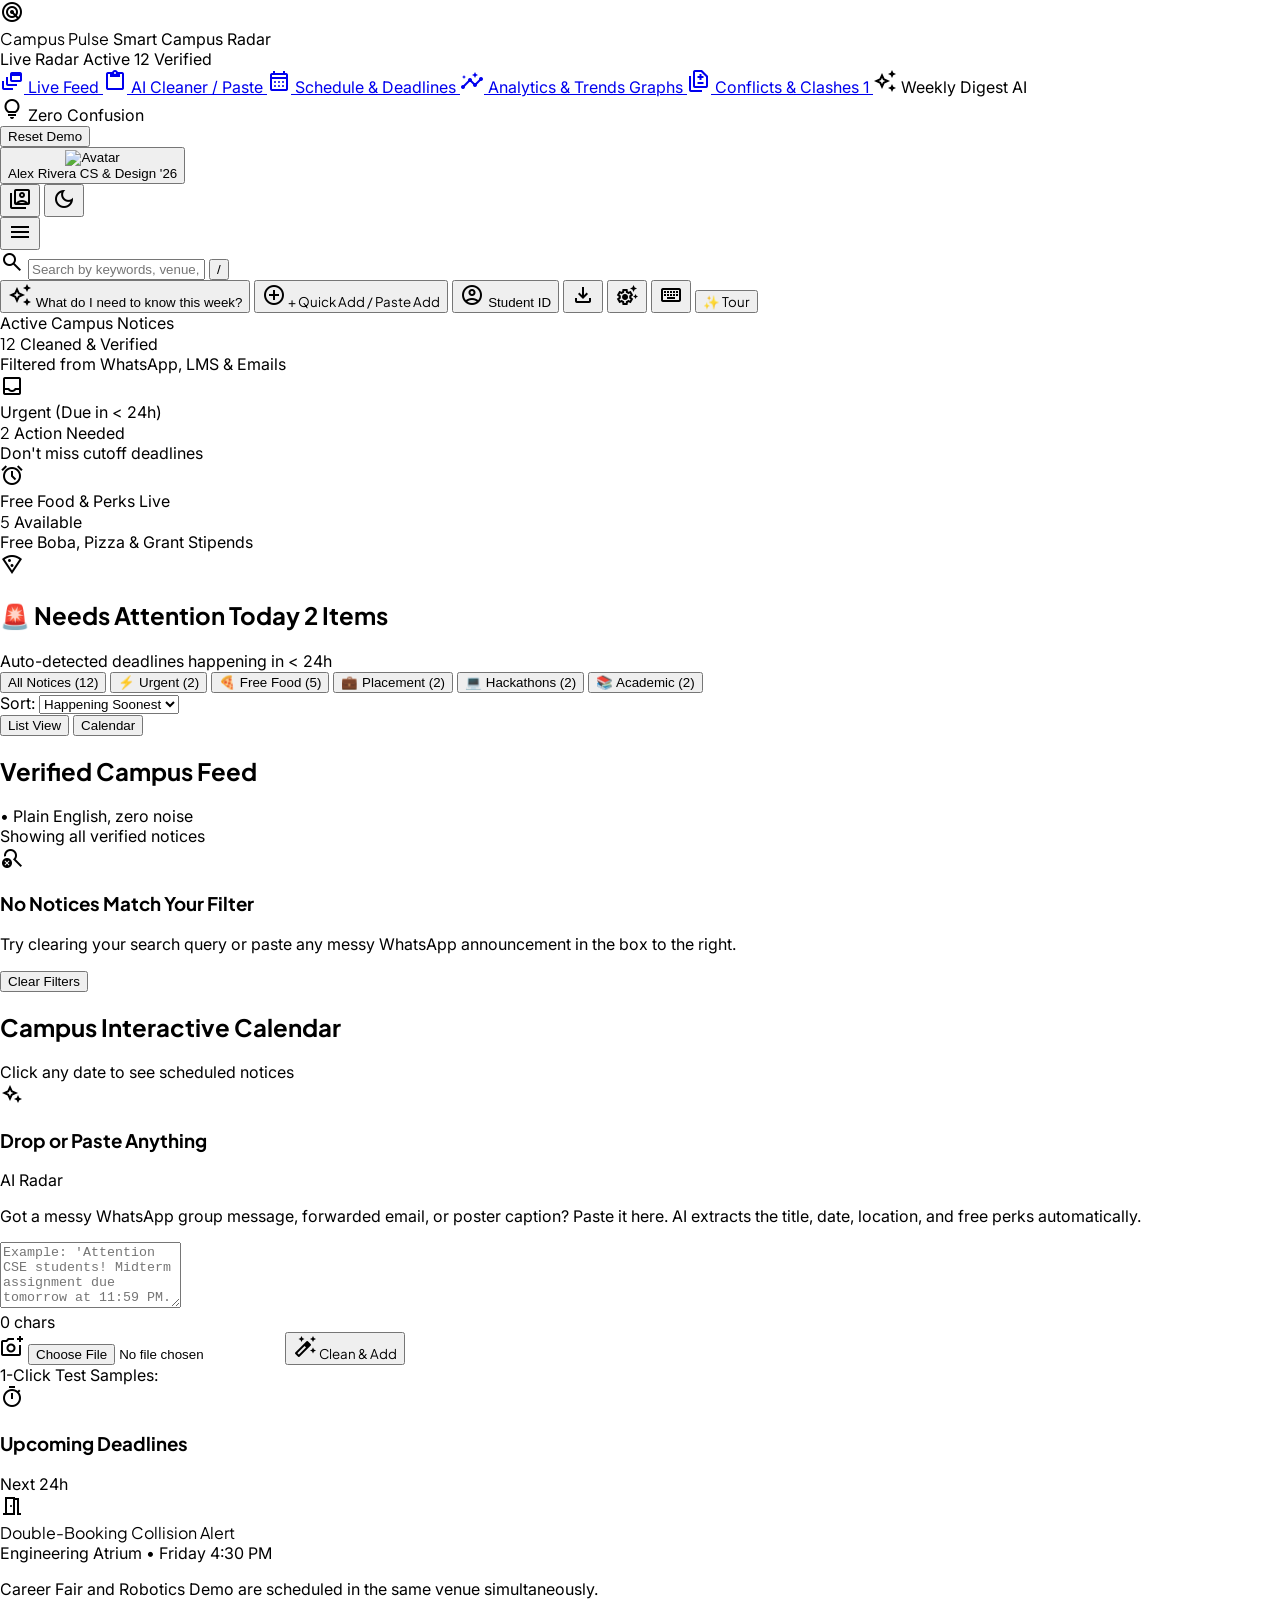
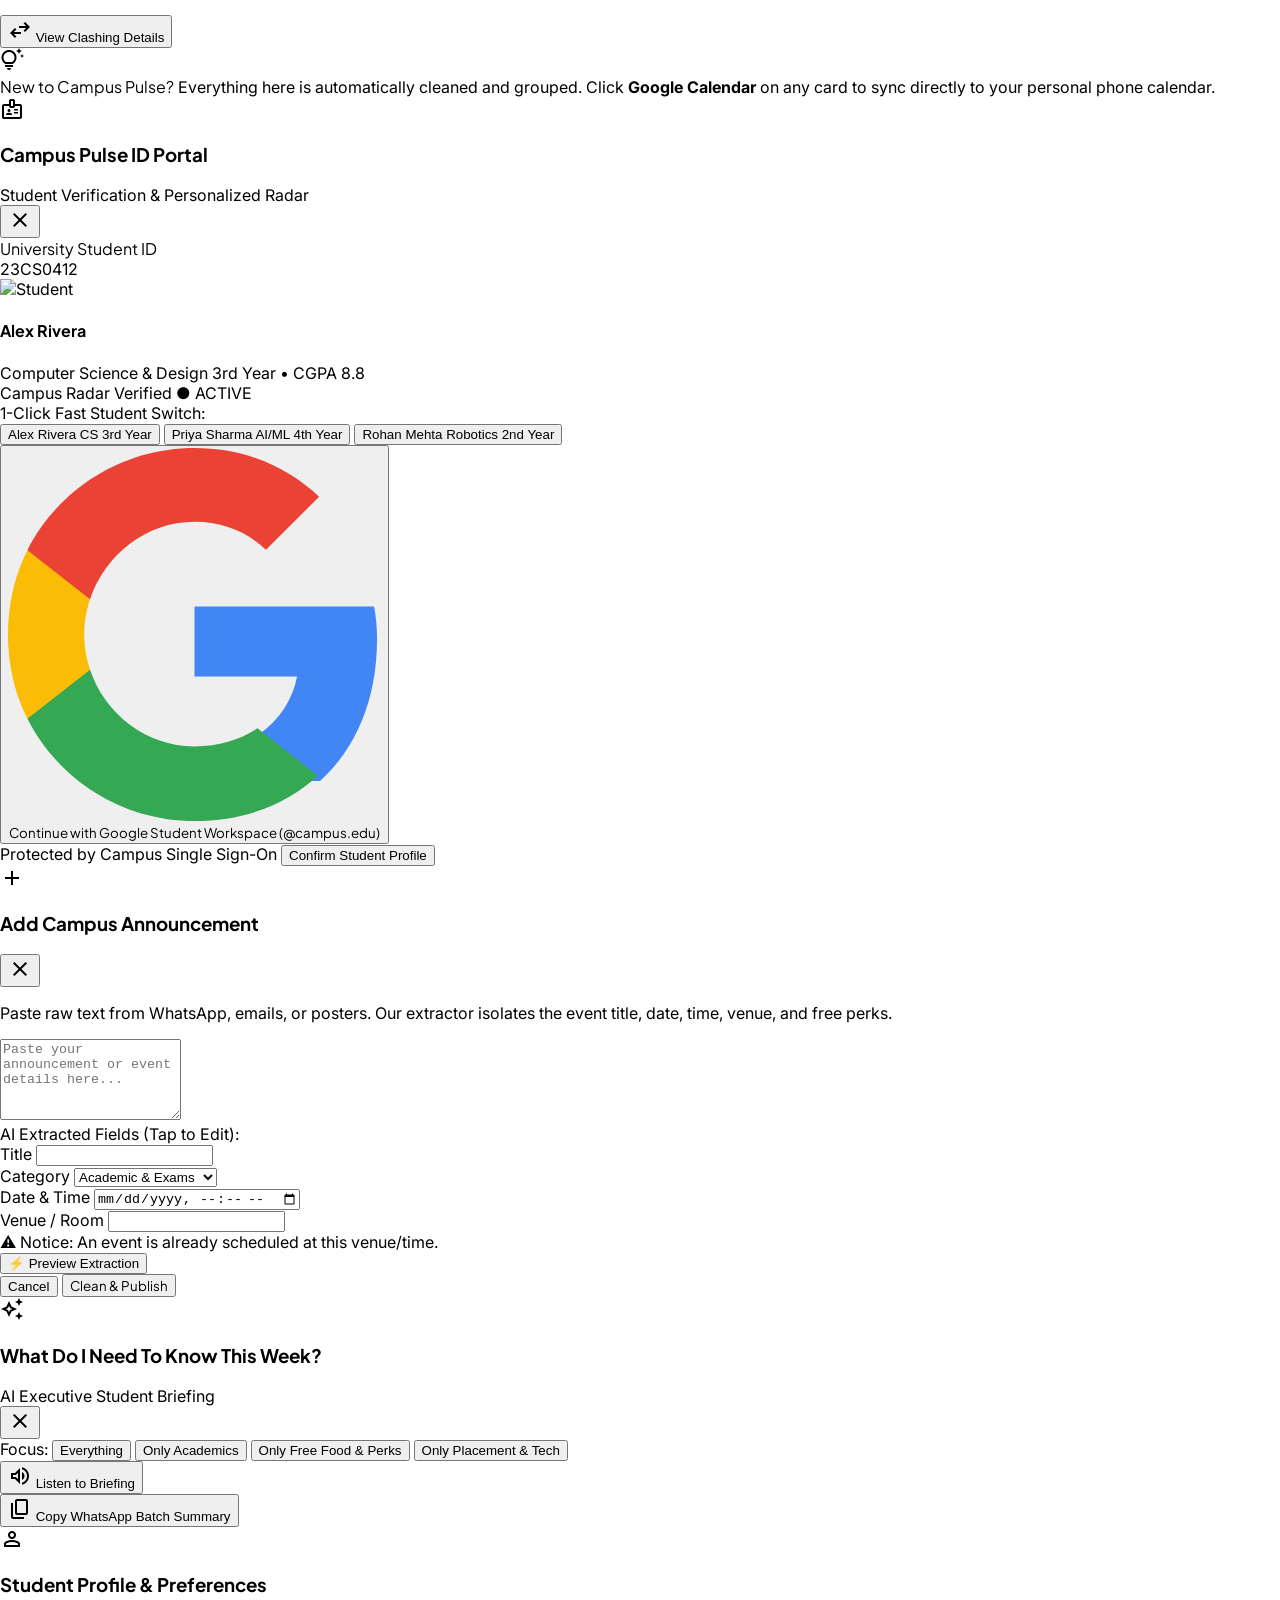
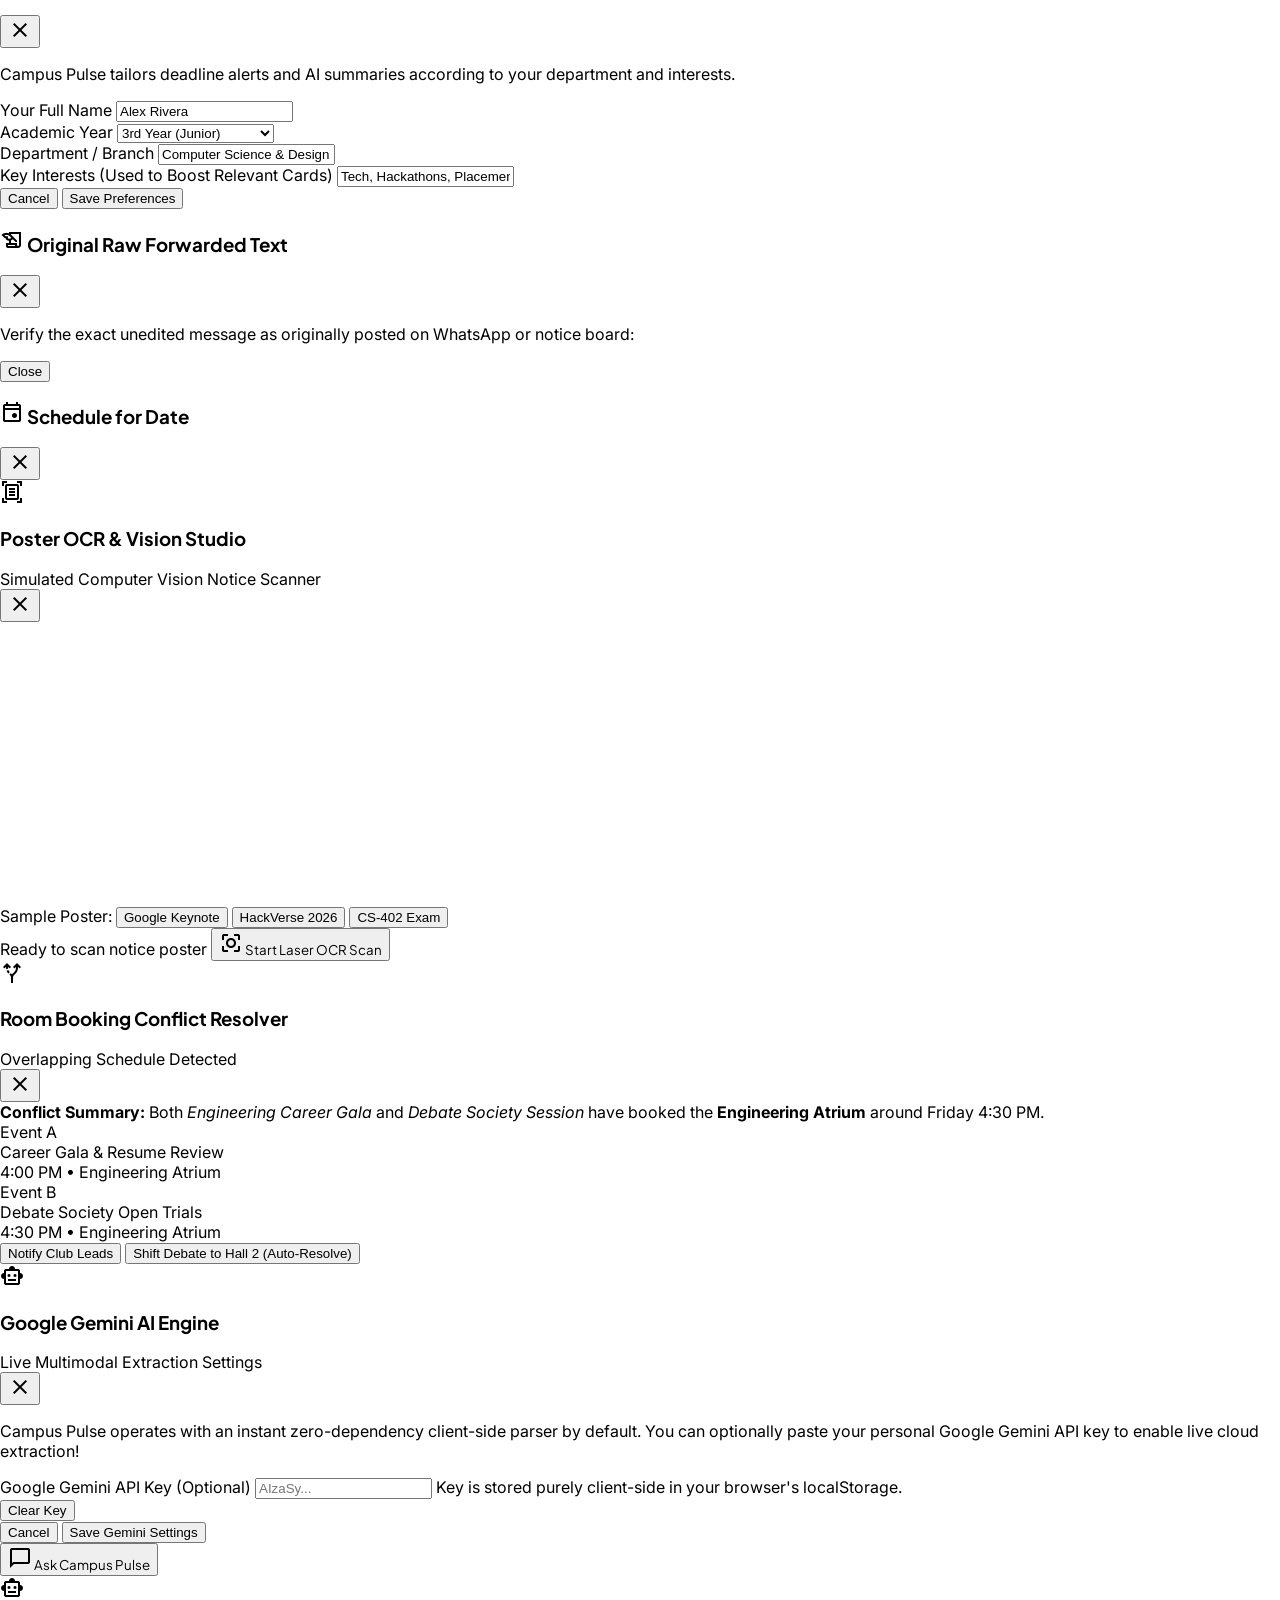
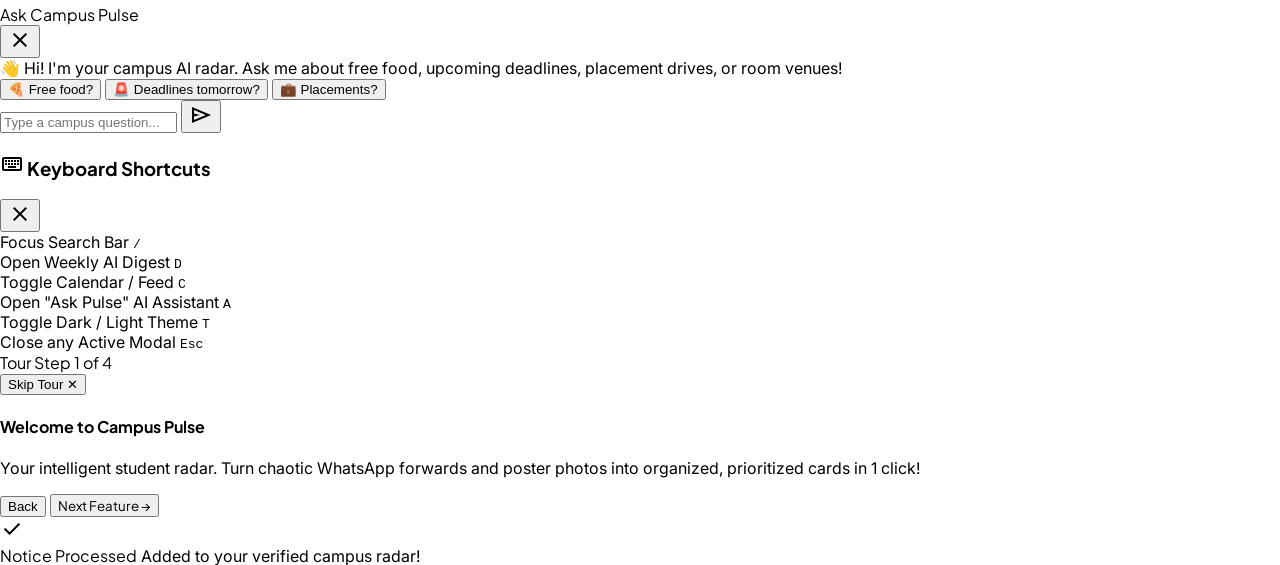
==== commit 85b723a4: "feat: complete Campus Pulse master build with 13 unit tests, keyboard shortcuts engine, guided tour," ====
--- a/index.html
+++ b/index.html
@@ -235,6 +235,24 @@
         >
           <span class="material-symbols-outlined text-[19px]">settings_suggest</span>
         </button>
+
+        <!-- Keyboard Shortcuts Trigger -->
+        <button 
+          class="p-2 rounded-xl text-neutral-muted hover:text-neutral-heading hover:bg-neutral-canvas border border-neutral-border/70 transition-colors hidden sm:block" 
+          id="btn-open-shortcuts" 
+          title="Keyboard Shortcuts (?)"
+        >
+          <span class="material-symbols-outlined text-[19px]">keyboard</span>
+        </button>
+
+        <!-- 30s Guided Tour Trigger -->
+        <button 
+          class="flex items-center gap-1 px-2.5 py-1.5 rounded-xl bg-chartreuse hover:bg-chartreuse-DEFAULT_HOVER text-neutral-heading font-heading font-bold text-xs transition-all shadow-xs" 
+          id="btn-start-tour" 
+          title="Interactive 30-Second Guided Tour"
+        >
+          <span>✨ Tour</span>
+        </button>
       </div>
     </header>
 
@@ -1037,6 +1055,71 @@
     </form>
   </div>
 
+  <!-- MODAL 9: Keyboard Shortcuts Cheat Sheet -->
+  <div class="hidden fixed inset-0 bg-neutral-heading/40 backdrop-blur-sm z-50 flex items-center justify-center p-4 modal-backdrop" id="shortcuts-modal">
+    <div class="bg-white rounded-3xl border border-neutral-border max-w-sm w-full p-6 shadow-2xl flex flex-col gap-4">
+      <div class="flex items-center justify-between border-b border-neutral-border/60 pb-2">
+        <h3 class="font-heading font-bold text-base text-neutral-heading flex items-center gap-2">
+          <span class="material-symbols-outlined text-[19px]">keyboard</span>
+          <span>Keyboard Shortcuts</span>
+        </h3>
+        <button class="p-1 rounded-lg hover:bg-neutral-canvas text-neutral-muted" id="shortcuts-close-btn">
+          <span class="material-symbols-outlined text-[20px]">close</span>
+        </button>
+      </div>
+
+      <div class="flex flex-col gap-2 text-xs">
+        <div class="flex items-center justify-between py-1 border-b border-neutral-border/50">
+          <span class="text-neutral-muted">Focus Search Bar</span>
+          <kbd class="px-2 py-0.5 rounded bg-neutral-canvas border border-neutral-border font-mono font-bold text-neutral-heading">/</kbd>
+        </div>
+        <div class="flex items-center justify-between py-1 border-b border-neutral-border/50">
+          <span class="text-neutral-muted">Open Weekly AI Digest</span>
+          <kbd class="px-2 py-0.5 rounded bg-neutral-canvas border border-neutral-border font-mono font-bold text-neutral-heading">D</kbd>
+        </div>
+        <div class="flex items-center justify-between py-1 border-b border-neutral-border/50">
+          <span class="text-neutral-muted">Toggle Calendar / Feed</span>
+          <kbd class="px-2 py-0.5 rounded bg-neutral-canvas border border-neutral-border font-mono font-bold text-neutral-heading">C</kbd>
+        </div>
+        <div class="flex items-center justify-between py-1 border-b border-neutral-border/50">
+          <span class="text-neutral-muted">Open "Ask Pulse" AI Assistant</span>
+          <kbd class="px-2 py-0.5 rounded bg-neutral-canvas border border-neutral-border font-mono font-bold text-neutral-heading">A</kbd>
+        </div>
+        <div class="flex items-center justify-between py-1 border-b border-neutral-border/50">
+          <span class="text-neutral-muted">Toggle Dark / Light Theme</span>
+          <kbd class="px-2 py-0.5 rounded bg-neutral-canvas border border-neutral-border font-mono font-bold text-neutral-heading">T</kbd>
+        </div>
+        <div class="flex items-center justify-between py-1">
+          <span class="text-neutral-muted">Close any Active Modal</span>
+          <kbd class="px-2 py-0.5 rounded bg-neutral-canvas border border-neutral-border font-mono font-bold text-neutral-heading">Esc</kbd>
+        </div>
+      </div>
+    </div>
+  </div>
+
+  <!-- GUIDED TOUR STEP OVERLAY CARD -->
+  <div class="hidden fixed bottom-8 left-1/2 -translate-x-1/2 max-w-md w-full bg-neutral-heading text-white p-5 rounded-3xl shadow-2xl z-50 flex flex-col gap-3 border border-chartreuse/60 animate-slide-up" id="tour-card">
+    <div class="flex items-center justify-between">
+      <div class="flex items-center gap-2">
+        <span class="w-2.5 h-2.5 rounded-full bg-chartreuse animate-pulse"></span>
+        <span class="font-heading font-bold text-xs uppercase tracking-wider text-chartreuse" id="tour-step-badge">Tour Step 1 of 4</span>
+      </div>
+      <button class="text-xs text-neutral-400 hover:text-white" id="tour-btn-skip">Skip Tour ✕</button>
+    </div>
+    <div>
+      <h4 class="font-heading font-bold text-sm text-white" id="tour-title">Welcome to Campus Pulse</h4>
+      <p class="text-xs text-neutral-300 mt-1 leading-relaxed" id="tour-desc">
+        Your intelligent student radar. Turn chaotic WhatsApp forwards and poster photos into organized, prioritized cards in 1 click!
+      </p>
+    </div>
+    <div class="flex items-center justify-between pt-2 border-t border-neutral-700">
+      <button class="text-xs text-neutral-400 hover:text-white" id="tour-btn-prev">Back</button>
+      <button class="px-4 py-1.5 rounded-xl bg-chartreuse hover:bg-chartreuse-DEFAULT_HOVER text-neutral-heading font-heading font-bold text-xs transition-all shadow-sm" id="tour-btn-next">
+        Next Feature →
+      </button>
+    </div>
+  </div>
+
   <!-- Friendly Toast Notification -->
   <div class="fixed bottom-6 right-6 max-w-sm bg-neutral-heading text-white p-4 rounded-2xl shadow-xl z-50 flex items-center gap-3 transform translate-y-32 opacity-0 transition-all duration-300 pointer-events-none" id="simple-toast">
     <div class="w-8 h-8 rounded-xl bg-lavender flex items-center justify-center text-lavender-dark font-bold shrink-0">
--- a/css/styles.css
+++ b/css/styles.css
@@ -1,5 +1,5 @@
 /**
- * Campus Pulse — Custom Styles, Dark Mode & Micro-Animations
+ * Campus Pulse — Custom Styles, Dark Mode, Micro-Animations & Print Styles
  */
 
 @layer base {
@@ -74,6 +74,14 @@
   }
 }
 
+/* Tour Spotlight Halo */
+.tour-highlight {
+  position: relative;
+  z-index: 60 !important;
+  box-shadow: 0 0 0 4px #D4FF3F, 0 0 30px rgba(74, 50, 107, 0.6) !important;
+  transition: all 0.3s ease;
+}
+
 /* Glassmorphism backdrop */
 .glass-panel {
   background: rgba(255, 255, 255, 0.85);
@@ -125,3 +133,22 @@
   background: rgba(17, 24, 39, 0.88);
   backdrop-filter: blur(12px);
 }
+
+/* Printable Timetable Styles */
+@media print {
+  aside, header, #quick-drop, #btn-toggle-chat, .btn-download-ics, .btn-toggle-done, .btn-remind-me, .btn-share-notice, .btn-view-raw, .btn-delete-notice, #filter-chips, #sort-select, #btn-view-list, #btn-view-calendar, #status-pill-count {
+    display: none !important;
+  }
+  body, .pl-64, main {
+    padding: 0 !important;
+    margin: 0 !important;
+    background: white !important;
+    color: black !important;
+  }
+  .max-w-7xl {
+    max-width: 100% !important;
+  }
+  .lg\:col-span-8 {
+    width: 100% !important;
+  }
+}
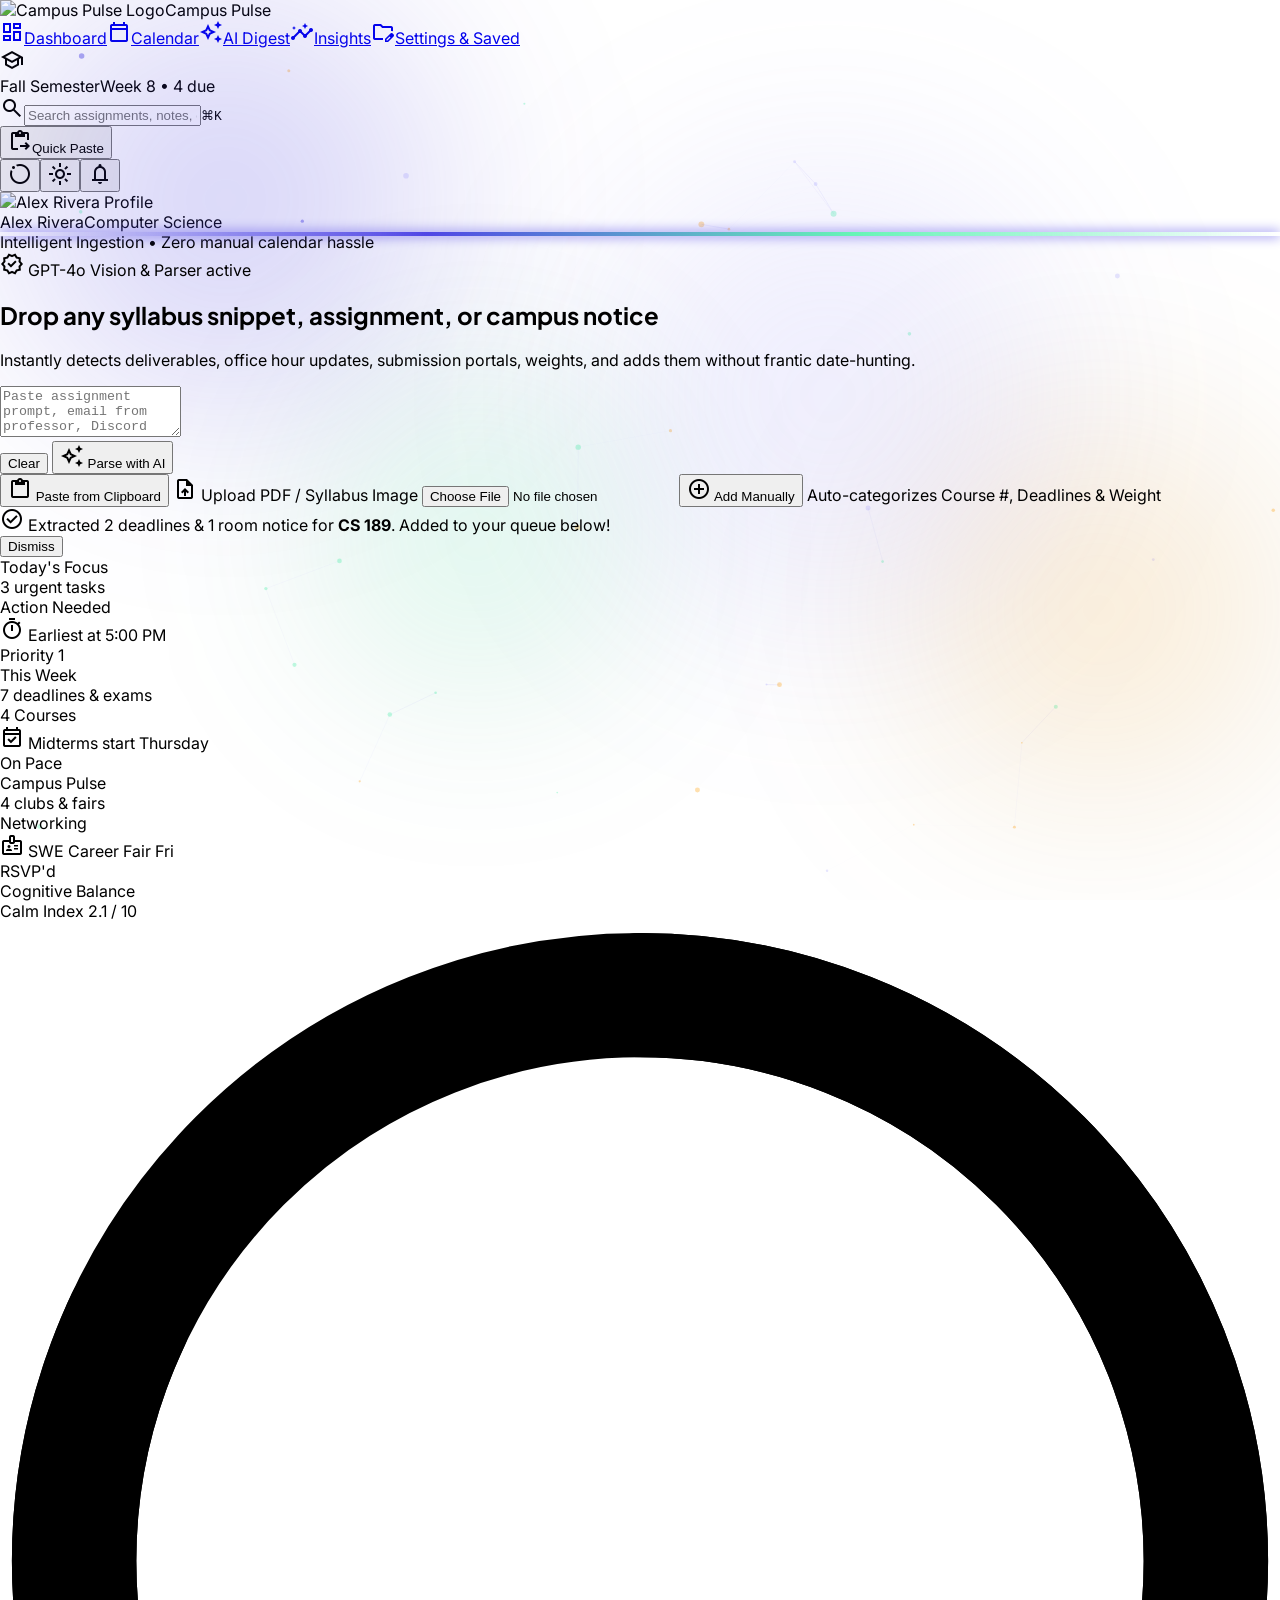
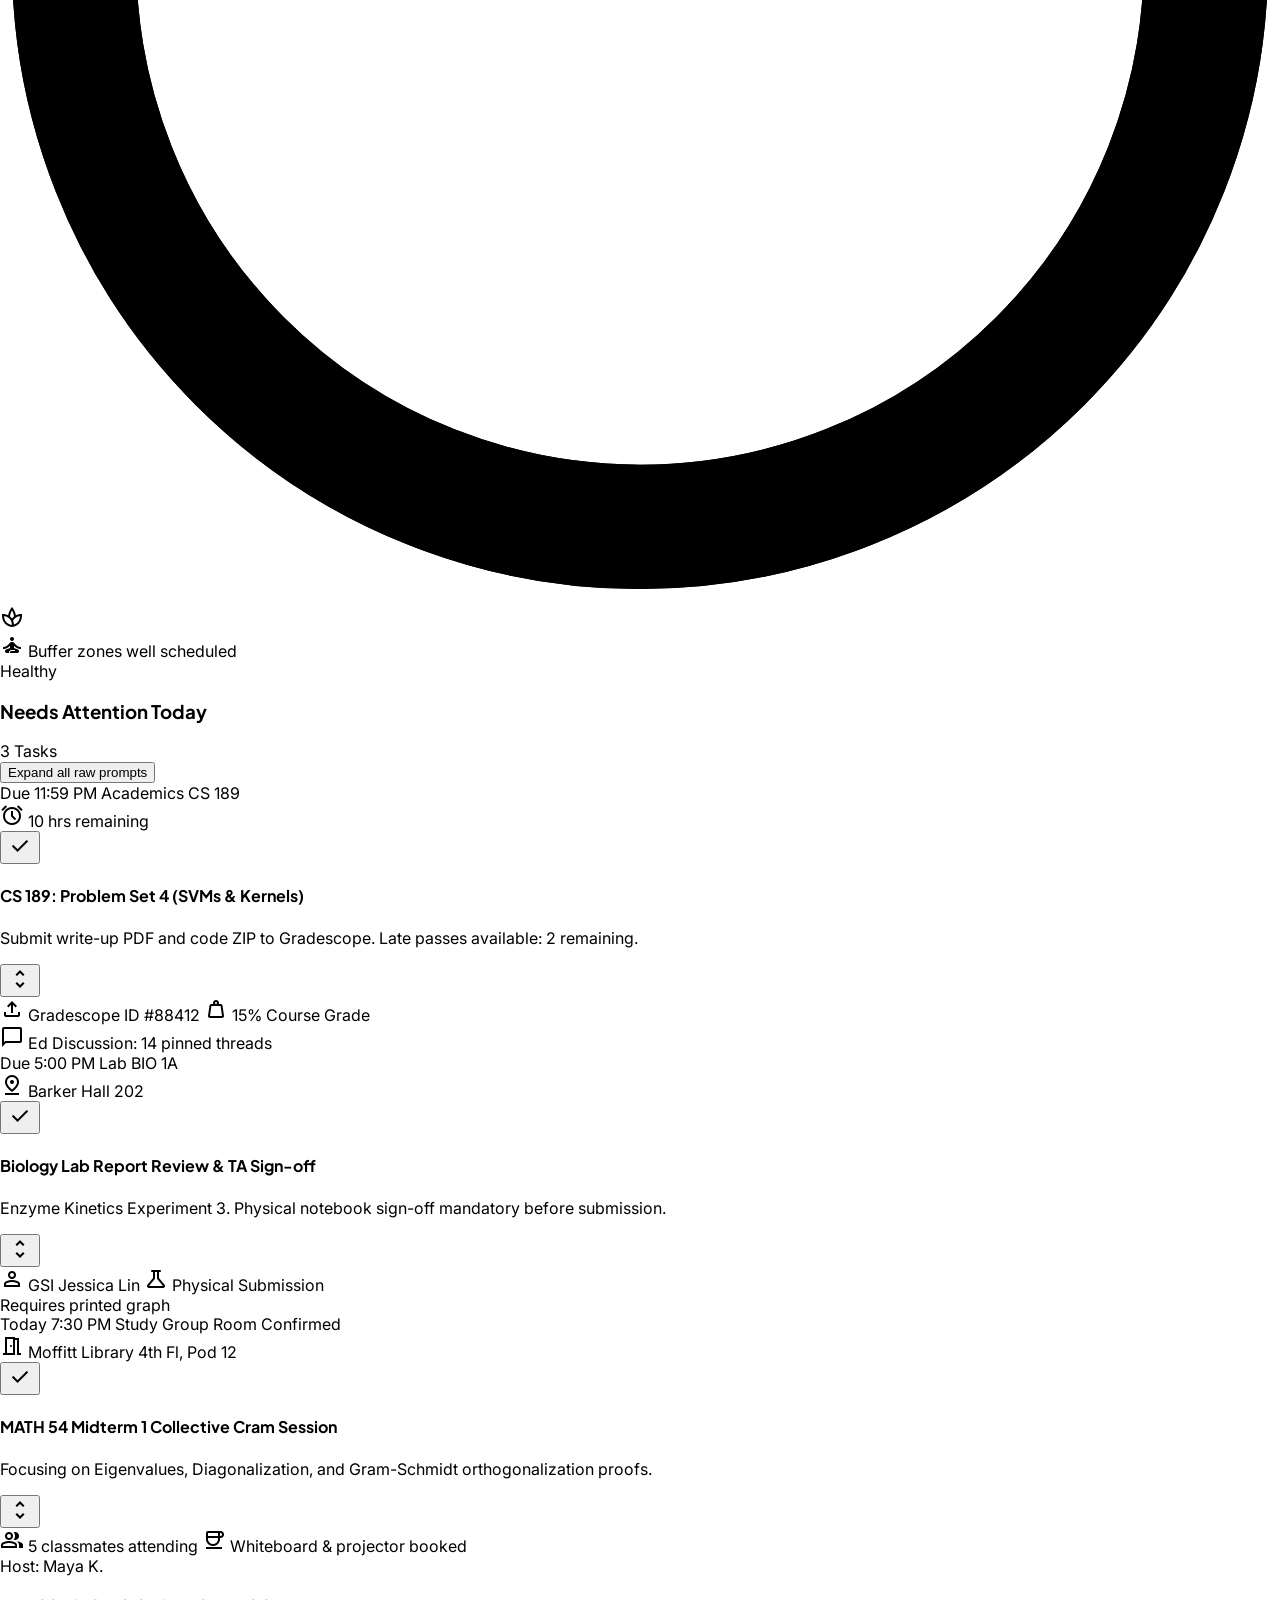
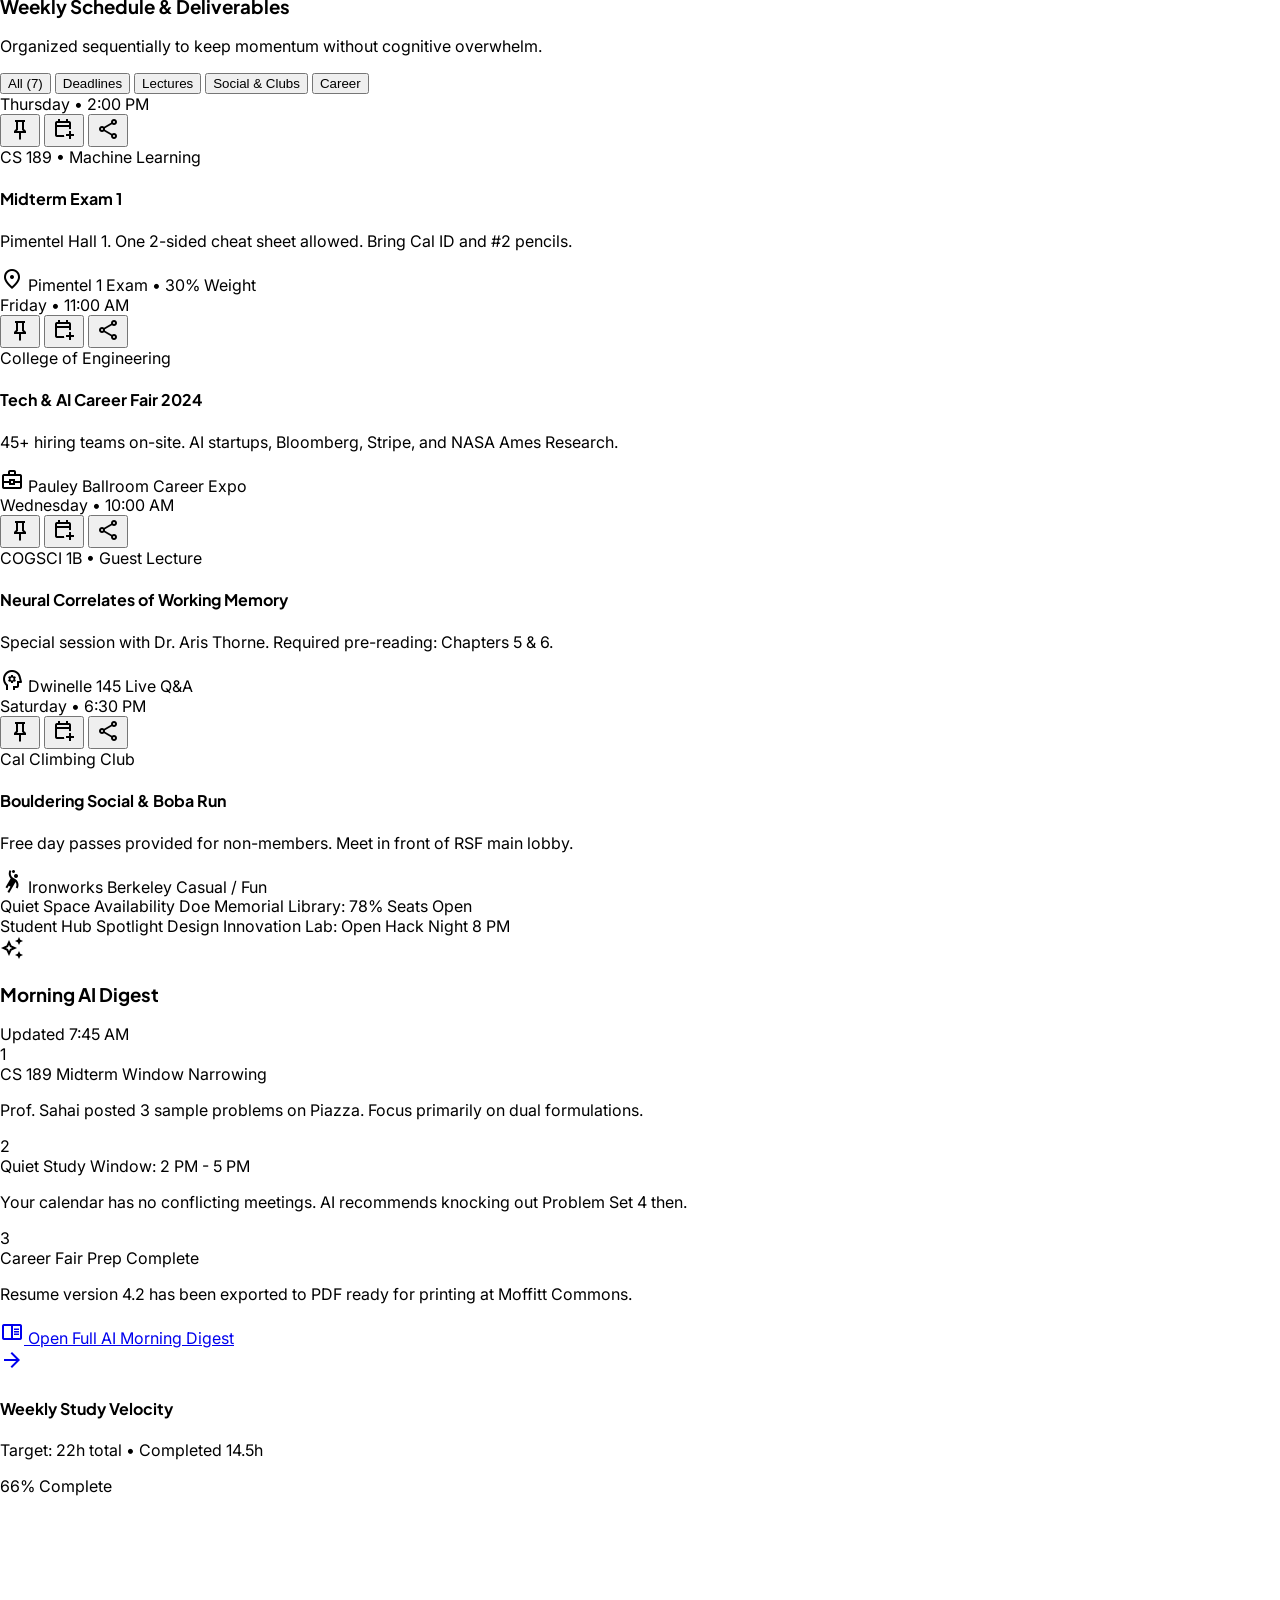
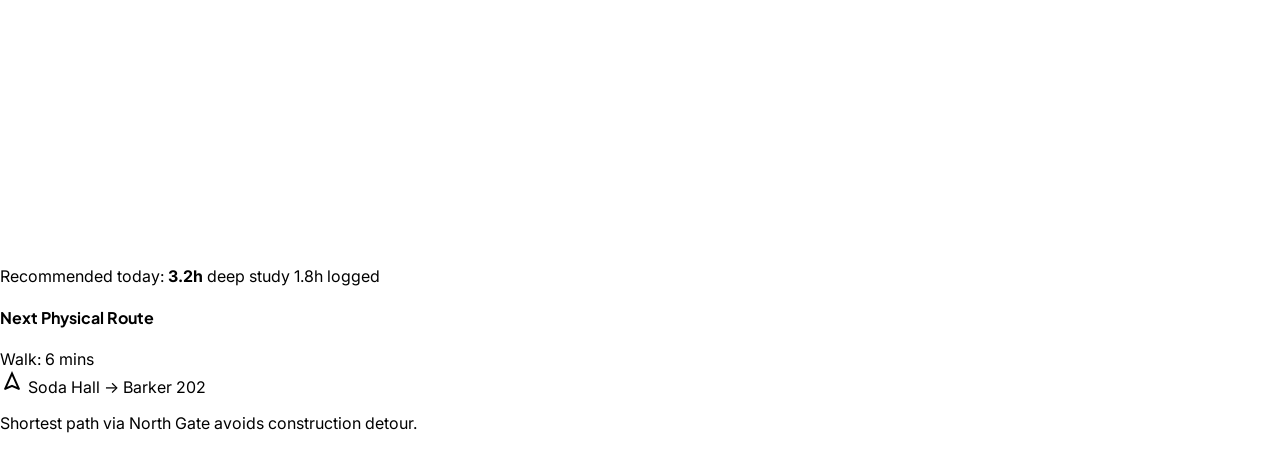
==== commit a7806c8a: "feat: add attractive live animated ambient wallpaper with plain switch toggle, harmonic mesh orbs, a" ====
--- a/index.html
+++ b/index.html
@@ -1,1146 +1,1017 @@
 <!DOCTYPE html>
-<html lang="en">
-<head>
-  <meta charset="utf-8">
-  <meta content="width=device-width, initial-scale=1.0" name="viewport">
-  <meta content="web_dashboard" name="shell-type">
-  <title>Campus Pulse — Intelligent Student Campus Radar</title>
-
-  <!-- Google Fonts: Plus Jakarta Sans & Inter -->
-  <link href="https://fonts.googleapis.com" rel="preconnect">
-  <link crossorigin="" href="https://fonts.gstatic.com" rel="preconnect">
-  <link href="https://fonts.googleapis.com/css2?family=Plus+Jakarta+Sans:wght@400;500;600;700;800&family=Inter:wght@400;500;600;700&display=swap" rel="stylesheet">
-
-  <!-- Google Material Symbols Outlined -->
-  <link href="https://fonts.googleapis.com/css2?family=Material+Symbols+Outlined:wght,FILL@100..700,0..1&display=swap" rel="stylesheet">
-  <link rel="icon" type="image/svg+xml" href="favicon.svg">
-
-  <!-- Tailwind CSS with Forms and Container Queries -->
-  <script src="https://cdn.tailwindcss.com?plugins=forms,container-queries"></script>
-  <script>
-    tailwind.config = {
-      darkMode: "class",
-      theme: {
-        extend: {
-          colors: {
-            lavender: {
-              DEFAULT: '#C8B3E8',
-              50: '#F7F3FB',
-              100: '#EFE7F8',
-              200: '#DECFF2',
-              300: '#C8B3E8',
-              400: '#AC8EE0',
-              500: '#926BD2',
-              dark: '#4A326B',
-            },
-            chartreuse: {
-              DEFAULT: '#D4FF3F',
-              50: '#FAFFE5',
-              100: '#F4FFC2',
-              200: '#E9FF8A',
-              DEFAULT_HOVER: '#C5F425',
-              dark: '#111827',
-            },
-            tomato: {
-              DEFAULT: '#E34234',
-              50: '#FDF2F0',
-              100: '#FCE4E2',
-              200: '#F8BDB7',
-              600: '#C72F22',
-            },
-            neutral: {
-              canvas: '#F8F9FA',
-              card: '#FFFFFF',
-              border: '#E5E7EB',
-              heading: '#111827',
-              body: '#374151',
-              muted: '#6B7280',
-              subtle: '#9CA3AF'
+
+<html lang="en"><head><meta charset="utf-8"/><meta content="width=device-width, initial-scale=1.0" name="viewport"/><meta content="web_dashboard" name="shell-type"/><link href="https://fonts.googleapis.com/css2?family=Material+Symbols+Outlined:opsz,wght,FILL,GRAD@20..48,100..700,0..1,-50..200" rel="stylesheet"/><link href="https://fonts.googleapis.com" rel="preconnect"/><link crossorigin="" href="https://fonts.gstatic.com" rel="preconnect"/><link href="https://fonts.googleapis.com/css2?family=Inter:wght@400;500;600&amp;family=Plus+Jakarta+Sans:wght@600;700&amp;display=swap" rel="stylesheet"/>
+<link href="https://fonts.googleapis.com/css2?family=Material+Symbols+Outlined:wght,FILL@100..700,0..1&amp;display=swap" rel="stylesheet"/><style>
+@layer base {
+  html, body {
+    margin: 0;
+    padding: 0;
+    transition: background-color 0.3s ease, color 0.3s ease;
+  }
+  body {
+    overscroll-behavior: none;
+  }
+  main > :first-child {
+    margin-top: 0 !important;
+  }
+  main > :last-child {
+    margin-bottom: 0 !important;
+  }
+}
+::-webkit-scrollbar {
+  display: none;
+}
+
+/* Custom Micro-Interactions & Animation Keyframes */
+@keyframes slideUpFade {
+  0% {
+    opacity: 0;
+    transform: translateY(16px);
+  }
+  100% {
+    opacity: 1;
+    transform: translateY(0);
+  }
+}
+
+@keyframes popCheck {
+  0% {
+    transform: scale(0.6);
+  }
+  50% {
+    transform: scale(1.22);
+  }
+  100% {
+    transform: scale(1);
+  }
+}
+
+@keyframes particleBurst {
+  0% {
+    opacity: 1;
+    transform: translate(0, 0) scale(1);
+  }
+  100% {
+    opacity: 0;
+    transform: translate(var(--tx), var(--ty)) scale(0.3);
+  }
+}
+
+@keyframes scannerSweep {
+  0% {
+    transform: translateY(-100%);
+    opacity: 0.6;
+  }
+  50% {
+    opacity: 1;
+  }
+  100% {
+    transform: translateY(350%);
+    opacity: 0;
+  }
+}
+
+@keyframes softPulseGlow {
+  0%, 100% {
+    box-shadow: 0 0 0 0 rgba(79, 70, 229, 0.25);
+  }
+  50% {
+    box-shadow: 0 0 0 8px rgba(79, 70, 229, 0);
+  }
+}
+
+/* Staggered entrance animation helper classes */
+.animate-enter {
+  animation: slideUpFade 0.55s cubic-bezier(0.16, 1, 0.3, 1) both;
+}
+.delay-1 { animation-delay: 60ms; }
+.delay-2 { animation-delay: 120ms; }
+.delay-3 { animation-delay: 180ms; }
+.delay-4 { animation-delay: 240ms; }
+.delay-5 { animation-delay: 300ms; }
+
+/* Interactive Hover Lifts & Spring-like feel */
+.interactive-card {
+  transition: transform 0.25s cubic-bezier(0.34, 1.56, 0.64, 1), box-shadow 0.25s ease, border-color 0.2s ease, opacity 0.25s ease;
+  will-change: transform, box-shadow;
+}
+.interactive-card:hover {
+  transform: translateY(-3px);
+  box-shadow: 0 10px 24px -6px rgba(0, 0, 0, 0.07), 0 4px 8px -4px rgba(0, 0, 0, 0.04);
+}
+
+/* Checkbox Pop Animation */
+.check-pop {
+  animation: popCheck 0.35s cubic-bezier(0.175, 0.885, 0.32, 1.275) forwards;
+}
+
+/* Drawer smooth accordion transitions */
+.accordion-wrapper {
+  display: grid;
+  grid-template-rows: 0fr;
+  transition: grid-template-rows 0.3s cubic-bezier(0.16, 1, 0.3, 1), opacity 0.25s ease;
+  opacity: 0;
+}
+.accordion-wrapper.expanded {
+  grid-template-rows: 1fr;
+  opacity: 1;
+}
+.accordion-inner {
+  overflow: hidden;
+}
+
+/* Scanner beam for AI Parse simulation */
+.scanner-beam {
+  position: absolute;
+  top: 0;
+  left: 0;
+  right: 0;
+  height: 4px;
+  background: linear-gradient(90deg, transparent, #4f46e5, #67f4b7, transparent);
+  box-shadow: 0 0 12px #4f46e5;
+  pointer-events-none;
+}
+.scanning-active .scanner-beam {
+  animation: scannerSweep 1.1s cubic-bezier(0.4, 0, 0.2, 1) infinite;
+}
+
+/* Reduced motion accessibility support */
+@media (prefers-reduced-motion: reduce) {
+  *, ::before, ::after {
+    animation-duration: 0.01ms !important;
+    animation-iteration-count: 1 !important;
+    transition-duration: 0.01ms !important;
+    scroll-behavior: auto !important;
+  }
+}
+</style><script src="https://cdn.tailwindcss.com?plugins=forms,container-queries"></script><script id="tailwind-config">tailwind.config={darkMode:"class",theme:{extend:{colors:{"on-tertiary-fixed-variant":"#005236","tertiary":"#005338","surface-tint":"#4d44e3","inverse-surface":"#213145","surface-container-highest":"#d3e4fe","on-secondary-fixed-variant":"#653e00","tertiary-container":"#006e4b","on-tertiary-container":"#67f4b7","on-error":"#ffffff","secondary-fixed":"#ffddb8","on-primary-fixed-variant":"#3323cc","primary-container":"#4f46e5","on-error-container":"#93000a","error":"#ba1a1a","inverse-primary":"#c3c0ff","on-background":"#0b1c30","on-primary":"#ffffff","primary-fixed":"#e2dfff","error-container":"#ffdad6","on-surface-variant":"#464555","inverse-on-surface":"#eaf1ff","on-tertiary-fixed":"#002113","on-primary-container":"#dad7ff","tertiary-fixed-dim":"#4edea3","outline-variant":"#c7c4d8","surface-dim":"#cbdbf5","on-tertiary":"#ffffff","primary":"#3525cd","secondary":"#855300","surface":"#f8f9ff","on-secondary-fixed":"#2a1700","surface-bright":"#f8f9ff","background":"#f8f9ff","on-secondary-container":"#684000","on-secondary":"#ffffff","on-primary-fixed":"#0f0069","secondary-container":"#fea619","surface-container-high":"#dce9ff","secondary-fixed-dim":"#ffb95f","surface-container-lowest":"#ffffff","surface-container":"#e5eeff","primary-fixed-dim":"#c3c0ff","tertiary-fixed":"#6ffbbe","surface-variant":"#d3e4fe","surface-container-low":"#eff4ff","outline":"#777587","on-surface":"#0b1c30"},borderRadius:{"DEFAULT":"0.25rem","lg":"0.5rem","xl":"0.75rem","full":"9999px"},spacing:{"space-xs":"0.25rem","space-lg":"1.5rem","margin":"2rem","space-sm":"0.5rem","gutter":"1.5rem","space-xl":"2.5rem","gutter-sm":"1rem","margin-sm":"1rem","space-md":"1rem"},fontFamily:{"headline-md":["Plus Jakarta Sans"],"headline-sm":["Plus Jakarta Sans"],"display-lg":["Plus Jakarta Sans"],"headline-lg-mobile":["Plus Jakarta Sans"],"title-sm":["Plus Jakarta Sans"],"title-md":["Plus Jakarta Sans"],"body-md":["Inter"],"body-lg":["Inter"],"body-sm":["Inter"],"label-md":["Plus Jakarta Sans"],"display-lg-mobile":["Plus Jakarta Sans"],"label-lg":["Plus Jakarta Sans"],"label-sm":["Plus Jakarta Sans"],"headline-lg":["Plus Jakarta Sans"]},fontSize:{"headline-md":["24px",{"lineHeight":"32px","letterSpacing":"-0.01em","fontWeight":"600"}],"headline-sm":["20px",{"lineHeight":"28px","fontWeight":"600"}],"display-lg":["40px",{"lineHeight":"48px","letterSpacing":"-0.02em","fontWeight":"700"}],"headline-lg-mobile":["24px",{"lineHeight":"32px","letterSpacing":"-0.01em","fontWeight":"600"}],"title-sm":["16px",{"lineHeight":"24px","fontWeight":"600"}],"title-md":["18px",{"lineHeight":"26px","fontWeight":"600"}],"body-md":["14px",{"lineHeight":"22px","fontWeight":"400"}],"body-lg":["16px",{"lineHeight":"26px","fontWeight":"400"}],"body-sm":["13px",{"lineHeight":"20px","fontWeight":"400"}],"label-md":["12px",{"lineHeight":"16px","letterSpacing":"0.02em","fontWeight":"600"}],"display-lg-mobile":["30px",{"lineHeight":"38px","letterSpacing":"-0.015em","fontWeight":"700"}],"label-lg":["14px",{"lineHeight":"20px","letterSpacing":"0.01em","fontWeight":"600"}],"label-sm":["11px",{"lineHeight":"14px","letterSpacing":"0.03em","fontWeight":"600"}],"headline-lg":["32px",{"lineHeight":"40px","letterSpacing":"-0.02em","fontWeight":"700"}]}}}};</script><link rel="stylesheet" href="css/styles.css"/></head><body class="bg-surface font-body-md text-on-surface antialiased selection:bg-primary-fixed selection:text-on-primary-fixed transition-colors duration-300"><aside class="fixed left-0 top-0 h-full w-64 bg-surface-container-low shadow-[0_1px_8px_rgba(0,0,0,0.04)] z-50 flex flex-col justify-between py-6 px-4 transition-colors duration-300"><div class="flex flex-col gap-6"><div class="flex items-center gap-3 px-3"><img alt="Campus Pulse Logo" class="h-8 w-auto object-contain transition-transform duration-300 hover:scale-105" src="https://lh3.googleusercontent.com/aida/[base64]"/><span class="font-title-md text-title-md text-primary tracking-tight">Campus Pulse</span></div><nav class="flex flex-col gap-1.5" data-active-classes="bg-primary-container text-on-primary font-title-sm shadow-[0_2px_8px_rgba(79,70,229,0.25)]"><a aria-current="page" class="flex items-center gap-3 px-3 py-2.5 rounded-lg transition-all bg-primary-container text-on-primary font-title-sm shadow-[0_2px_8px_rgba(79,70,229,0.25)] hover:shadow-md hover:translate-x-1" data-path="dashboard" href="index.html"><span class="material-symbols-outlined text-[20px]">dashboard</span><span>Dashboard</span></a><a class="flex items-center gap-3 px-3 py-2.5 rounded-lg font-title-sm text-title-sm text-on-surface-variant hover:bg-surface-container-high hover:text-on-surface transition-all hover:translate-x-1" data-path="calendar" href="calendar.html"><span class="material-symbols-outlined text-[20px]">calendar_today</span><span>Calendar</span></a><a class="flex items-center gap-3 px-3 py-2.5 rounded-lg font-title-sm text-title-sm text-on-surface-variant hover:bg-surface-container-high hover:text-on-surface transition-all hover:translate-x-1" data-path="ai-digest" href="ai-digest.html"><span class="material-symbols-outlined text-[20px]">auto_awesome</span><span>AI Digest</span></a><a class="flex items-center gap-3 px-3 py-2.5 rounded-lg font-title-sm text-title-sm text-on-surface-variant hover:bg-surface-container-high hover:text-on-surface transition-all hover:translate-x-1" data-path="insights" href="insights.html"><span class="material-symbols-outlined text-[20px]">insights</span><span>Insights</span></a><a class="flex items-center gap-3 px-3 py-2.5 rounded-lg font-title-sm text-title-sm text-on-surface-variant hover:bg-surface-container-high hover:text-on-surface transition-all hover:translate-x-1" data-path="settings-saved" href="#"><span class="material-symbols-outlined text-[20px]">bookmark_manager</span><span>Settings &amp; Saved</span></a></nav></div><div class="flex flex-col gap-4 px-2"><div class="p-3.5 bg-surface-container rounded-xl flex items-center gap-3 transition-transform duration-200 hover:scale-[1.02] cursor-pointer"><div class="w-9 h-9 rounded-lg bg-primary-fixed flex items-center justify-center text-on-primary-fixed shadow-sm"><span class="material-symbols-outlined text-[20px]">school</span></div><div class="flex flex-col min-w-0 flex-1"><span class="font-label-md text-label-md text-on-surface truncate">Fall Semester</span><span class="font-body-sm text-body-sm text-on-surface-variant">Week 8 • 4 due</span></div></div></div></aside><div class="pl-64"><header class="fixed top-0 left-64 right-0 h-16 bg-surface/85 backdrop-blur-xl shadow-[0_1px_8px_rgba(0,0,0,0.04)] z-40 flex items-center justify-between px-8 transition-colors duration-300"><div class="flex items-center gap-4 flex-1 max-w-lg"><div class="relative w-full max-w-sm"><span class="material-symbols-outlined absolute left-3 top-1/2 -translate-y-1/2 text-on-surface-variant text-[18px]">search</span><input class="w-full bg-surface-container-lowest text-on-surface placeholder:text-outline pl-9 pr-14 py-2 rounded-lg font-body-sm text-body-sm focus:outline-none focus:ring-2 focus:ring-primary/20 transition-all focus:shadow-sm" placeholder="Search assignments, notes, courses..." type="text"/><kbd class="absolute right-2.5 top-1/2 -translate-y-1/2 bg-surface-container-high text-on-surface-variant px-1.5 py-0.5 rounded font-label-sm text-label-sm">⌘K</kbd></div><button class="flex items-center gap-1.5 px-3 py-2 rounded-lg bg-surface-container-high text-on-surface hover:bg-surface-container-highest active:scale-95 transition-all font-label-md text-label-md cursor-pointer" id="headerQuickPasteBtn" type="button"><span class="material-symbols-outlined text-[16px]">content_paste_go</span><span>Quick Paste</span></button></div><div class="flex items-center gap-3"><button aria-label="Toggle color mode" class="w-9 h-9 rounded-lg bg-surface-container-low hover:bg-surface-container-high text-on-surface-variant hover:text-on-surface active:scale-90 flex items-center justify-center transition-all cursor-pointer group" id="themeToggleBtn" title="Switch theme mode" type="button"><span class="material-symbols-outlined text-[20px] transition-transform duration-300 group-hover:rotate-45" id="themeIcon">light_mode</span></button><button aria-label="Notifications" class="relative w-9 h-9 rounded-lg bg-surface-container-low hover:bg-surface-container-high text-on-surface-variant hover:text-on-surface active:scale-90 flex items-center justify-center transition-all cursor-pointer" type="button"><span class="material-symbols-outlined text-[20px]">notifications</span><span class="absolute top-2 right-2 w-2 h-2 rounded-full bg-secondary-container ring-2 ring-surface animate-pulse"></span></button><div class="flex items-center gap-2.5 pl-2 cursor-pointer group"><img alt="Alex Rivera Profile" class="w-8 h-8 rounded-full object-cover ring-2 ring-primary-fixed transition-transform duration-200 group-hover:scale-105" src="https://lh3.googleusercontent.com/aida-public/[base64]"/><div class="hidden xl:flex flex-col"><span class="font-label-md text-label-md text-on-surface leading-none group-hover:text-primary transition-colors">Alex Rivera</span><span class="font-label-sm text-label-sm text-on-surface-variant leading-none mt-1">Computer Science</span></div></div></div></header><main class="relative pt-16 bg-surface min-h-screen px-8 py-6 w-full"><div class="flex flex-col w-full gap-8 pb-16">
+<!-- TOP HERO: Smart Paste & Quick Capture Module -->
+<section class="animate-enter relative overflow-hidden rounded-2xl bg-surface-container-lowest p-6 shadow-sm transition-all duration-300 hover:shadow-md" id="smartCaptureSection">
+<div class="scanner-beam hidden" id="captureScanner"></div>
+<div class="absolute -right-20 -top-20 h-64 w-64 rounded-full bg-primary-fixed/30 blur-3xl pointer-events-none transition-transform duration-700 hover:scale-110"></div>
+<div class="absolute right-1/3 -bottom-24 h-48 w-48 rounded-full bg-secondary-fixed/20 blur-2xl pointer-events-none"></div>
+<div class="relative z-10 flex flex-col gap-4">
+<div class="flex flex-wrap items-center justify-between gap-3">
+<div class="flex items-center gap-2.5">
+<span class="relative flex h-3 w-3">
+<span class="absolute inline-flex h-full w-full animate-ping rounded-full bg-primary opacity-75"></span>
+<span class="relative inline-flex h-3 w-3 rounded-full bg-primary"></span>
+</span>
+<span class="font-label-md text-label-md uppercase tracking-wider text-primary">Intelligent Ingestion</span>
+<span class="font-body-sm text-body-sm text-outline">• Zero manual calendar hassle</span>
+</div>
+<div class="flex items-center gap-2 rounded-full bg-surface-container-high px-3 py-1 text-on-surface-variant transition-transform hover:scale-105 duration-200">
+<span class="material-symbols-outlined text-[16px] text-tertiary">verified</span>
+<span class="font-label-sm text-label-sm">GPT-4o Vision &amp; Parser active</span>
+</div>
+</div>
+<div class="flex flex-col gap-1.5">
+<h2 class="font-headline-md text-headline-md text-on-surface tracking-tight">Drop any syllabus snippet, assignment, or campus notice</h2>
+<p class="font-body-md text-body-md text-on-surface-variant max-w-3xl">
+          Instantly detects deliverables, office hour updates, submission portals, weights, and adds them without frantic date-hunting.
+        </p>
+</div>
+<!-- Interactive Input Area -->
+<div class="relative mt-2 group" id="textareaContainer">
+<textarea class="w-full resize-none rounded-xl bg-surface-container-low p-4 pr-36 font-body-md text-body-md text-on-surface placeholder:text-outline focus:outline-none focus:ring-2 focus:ring-primary/40 focus:bg-surface-container-lowest transition-all duration-200" id="smartCaptureInput" placeholder="Paste assignment prompt, email from professor, Discord announcement, or syllabus excerpt here..." rows="3"></textarea>
+<div class="absolute right-3.5 bottom-3.5 flex items-center gap-2">
+<button class="hidden h-9 px-3 rounded-lg bg-surface-container-high text-on-surface-variant hover:text-on-surface font-label-md text-label-md active:scale-95 transition-all" id="clearCaptureBtn" type="button">
+            Clear
+          </button>
+<button class="relative flex items-center gap-2 rounded-lg bg-primary px-4 py-2 text-on-primary font-title-sm text-title-sm hover:opacity-90 active:scale-95 transition-all shadow-sm hover:shadow-md cursor-pointer overflow-hidden" id="parseCaptureBtn" type="button">
+<span class="material-symbols-outlined text-[18px]">auto_awesome</span>
+<span id="parseBtnLabel">Parse with AI</span>
+</button>
+</div>
+</div>
+<!-- Quick Action Buttons -->
+<div class="flex flex-wrap items-center gap-2.5 pt-1">
+<button class="flex items-center gap-2 rounded-lg bg-surface-container-high px-3.5 py-2 font-label-md text-label-md text-on-surface hover:bg-surface-container-highest active:scale-95 transition-all cursor-pointer hover:shadow-xs" id="pasteClipboardBtn" type="button">
+<span class="material-symbols-outlined text-[18px] text-primary">content_paste</span>
+<span>Paste from Clipboard</span>
+</button>
+<label class="flex items-center gap-2 rounded-lg bg-surface-container-high px-3.5 py-2 font-label-md text-label-md text-on-surface hover:bg-surface-container-highest active:scale-95 cursor-pointer transition-all hover:shadow-xs">
+<span class="material-symbols-outlined text-[18px] text-tertiary">upload_file</span>
+<span>Upload PDF / Syllabus Image</span>
+<input accept=".pdf,.png,.jpg,.jpeg" class="hidden" id="syllabusFileInput" type="file"/>
+</label>
+<button class="flex items-center gap-2 rounded-lg bg-surface-container-high px-3.5 py-2 font-label-md text-label-md text-on-surface hover:bg-surface-container-highest active:scale-95 transition-all cursor-pointer hover:shadow-xs" id="addManualBtn" type="button">
+<span class="material-symbols-outlined text-[18px] text-secondary">add_circle</span>
+<span>Add Manually</span>
+</button>
+<span class="ml-auto font-label-sm text-label-sm text-outline hidden md:inline">Auto-categorizes Course #, Deadlines &amp; Weight</span>
+</div>
+<!-- Parse Success Toast (Simulated via JS) -->
+<div class="hidden items-center justify-between rounded-xl bg-tertiary-fixed p-3 text-on-tertiary-fixed transition-all duration-300 transform scale-98 shadow-sm" id="parseFeedback">
+<div class="flex items-center gap-2.5">
+<span class="material-symbols-outlined text-[20px] text-tertiary animate-bounce">check_circle</span>
+<span class="font-label-md text-label-md" id="parseFeedbackText">Extracted 2 deadlines &amp; 1 room notice for <strong class="font-bold">CS 189</strong>. Added to your queue below!</span>
+</div>
+<button class="font-label-sm text-label-sm text-on-tertiary-fixed-variant hover:underline cursor-pointer" onclick="document.getElementById('parseFeedback').classList.add('hidden')" type="button">Dismiss</button>
+</div>
+</div>
+</section>
+<!-- QUICK STATS ROW: 4 Sleek Cards -->
+<section class="grid grid-cols-1 sm:grid-cols-2 xl:grid-cols-4 gap-4">
+<!-- Stat 1: Today's Focus -->
+<div class="animate-enter delay-1 interactive-card group relative overflow-hidden rounded-xl bg-surface-container-lowest p-5 shadow-sm cursor-pointer">
+<div class="flex items-start justify-between">
+<div class="flex flex-col gap-1">
+<span class="font-label-sm text-label-sm uppercase tracking-wider text-on-surface-variant">Today's Focus</span>
+<div class="flex items-baseline gap-2">
+<span class="font-headline-lg text-headline-lg text-on-surface">3</span>
+<span class="font-body-sm text-body-sm text-on-surface-variant">urgent tasks</span>
+</div>
+</div>
+<span class="inline-flex items-center rounded-full bg-secondary-fixed px-2.5 py-1 font-label-sm text-label-sm text-on-secondary-fixed font-semibold transition-transform group-hover:scale-105">
+          Action Needed
+        </span>
+</div>
+<div class="mt-4 flex items-center justify-between text-on-surface-variant">
+<div class="flex items-center gap-1.5 font-body-sm text-body-sm">
+<span class="material-symbols-outlined text-[16px] text-secondary">timer</span>
+<span>Earliest at 5:00 PM</span>
+</div>
+<span class="font-label-sm text-label-sm font-semibold text-secondary">Priority 1</span>
+</div>
+<div class="mt-2.5 h-1.5 w-full rounded-full bg-surface-container-high overflow-hidden">
+<div class="h-full bg-secondary w-2/3 rounded-full transition-all duration-700 ease-out group-hover:w-3/4"></div>
+</div>
+</div>
+<!-- Stat 2: This Week -->
+<div class="animate-enter delay-2 interactive-card group relative overflow-hidden rounded-xl bg-surface-container-lowest p-5 shadow-sm cursor-pointer">
+<div class="flex items-start justify-between">
+<div class="flex flex-col gap-1">
+<span class="font-label-sm text-label-sm uppercase tracking-wider text-on-surface-variant">This Week</span>
+<div class="flex items-baseline gap-2">
+<span class="font-headline-lg text-headline-lg text-on-surface">7</span>
+<span class="font-body-sm text-body-sm text-on-surface-variant">deadlines &amp; exams</span>
+</div>
+</div>
+<span class="inline-flex items-center rounded-full bg-primary-fixed px-2.5 py-1 font-label-sm text-label-sm text-on-primary-fixed font-semibold transition-transform group-hover:scale-105">
+          4 Courses
+        </span>
+</div>
+<div class="mt-4 flex items-center justify-between text-on-surface-variant">
+<div class="flex items-center gap-1.5 font-body-sm text-body-sm">
+<span class="material-symbols-outlined text-[16px] text-primary">event_available</span>
+<span>Midterms start Thursday</span>
+</div>
+<span class="font-label-sm text-label-sm text-primary font-semibold">On Pace</span>
+</div>
+<div class="mt-2.5 h-1.5 w-full rounded-full bg-surface-container-high overflow-hidden">
+<div class="h-full bg-primary-container w-4/7 rounded-full transition-all duration-700 ease-out group-hover:w-5/7"></div>
+</div>
+</div>
+<!-- Stat 3: Upcoming Events -->
+<div class="animate-enter delay-3 interactive-card group relative overflow-hidden rounded-xl bg-surface-container-lowest p-5 shadow-sm cursor-pointer">
+<div class="flex items-start justify-between">
+<div class="flex flex-col gap-1">
+<span class="font-label-sm text-label-sm uppercase tracking-wider text-on-surface-variant">Campus Pulse</span>
+<div class="flex items-baseline gap-2">
+<span class="font-headline-lg text-headline-lg text-on-surface">4</span>
+<span class="font-body-sm text-body-sm text-on-surface-variant">clubs &amp; fairs</span>
+</div>
+</div>
+<span class="inline-flex items-center rounded-full bg-tertiary-fixed px-2.5 py-1 font-label-sm text-label-sm text-on-tertiary-fixed font-semibold transition-transform group-hover:scale-105">
+          Networking
+        </span>
+</div>
+<div class="mt-4 flex items-center justify-between text-on-surface-variant">
+<div class="flex items-center gap-1.5 font-body-sm text-body-sm">
+<span class="material-symbols-outlined text-[16px] text-tertiary">badge</span>
+<span>SWE Career Fair Fri</span>
+</div>
+<span class="font-label-sm text-label-sm text-tertiary font-semibold">RSVP'd</span>
+</div>
+<div class="mt-2.5 h-1.5 w-full rounded-full bg-surface-container-high overflow-hidden">
+<div class="h-full bg-tertiary-container w-3/4 rounded-full transition-all duration-700 ease-out group-hover:w-4/5"></div>
+</div>
+</div>
+<!-- Stat 4: Stress Index -->
+<div class="animate-enter delay-4 interactive-card group relative overflow-hidden rounded-xl bg-surface-container-lowest p-5 shadow-sm cursor-pointer">
+<div class="flex items-start justify-between">
+<div class="flex flex-col gap-1">
+<span class="font-label-sm text-label-sm uppercase tracking-wider text-on-surface-variant">Cognitive Balance</span>
+<div class="flex items-baseline gap-2">
+<span class="font-headline-lg text-headline-lg text-tertiary">Calm</span>
+<span class="font-body-sm text-body-sm text-on-surface-variant">Index 2.1 / 10</span>
+</div>
+</div>
+<!-- Ring Indicator SVG -->
+<div class="relative h-11 w-11 flex items-center justify-center transition-transform duration-300 group-hover:rotate-12">
+<svg class="h-11 w-11 -rotate-90 transform" viewbox="0 0 36 36">
+<path class="text-surface-container-high" d="M18 2.0845 a 15.9155 15.9155 0 0 1 0 31.831 a 15.9155 15.9155 0 0 1 0 -31.831" fill="none" stroke="currentColor" stroke-width="3.5"></path>
+<path class="text-tertiary transition-all duration-500 ease-out" d="M18 2.0845 a 15.9155 15.9155 0 0 1 0 31.831 a 15.9155 15.9155 0 0 1 0 -31.831" fill="none" stroke="currentColor" stroke-dasharray="82, 100" stroke-linecap="round" stroke-width="3.5"></path>
+</svg>
+<span class="material-symbols-outlined text-[16px] text-tertiary absolute">spa</span>
+</div>
+</div>
+<div class="mt-4 flex items-center justify-between text-on-surface-variant">
+<div class="flex items-center gap-1.5 font-body-sm text-body-sm">
+<span class="material-symbols-outlined text-[16px] text-tertiary">self_improvement</span>
+<span>Buffer zones well scheduled</span>
+</div>
+<span class="font-label-sm text-label-sm text-tertiary font-semibold">Healthy</span>
+</div>
+<div class="mt-2.5 h-1.5 w-full rounded-full bg-surface-container-high overflow-hidden">
+<div class="h-full bg-tertiary w-4/5 rounded-full transition-all duration-700 ease-out group-hover:w-11/12"></div>
+</div>
+</div>
+</section>
+<!-- MAIN 2-COLUMN SPLIT: Attention Items + Weekly Grid (Left 8 cols) & AI Digest / Visuals (Right 4 cols) -->
+<div class="grid grid-cols-1 lg:grid-cols-12 gap-8">
+<!-- LEFT COLUMN (Span 8) -->
+<div class="lg:col-span-8 flex flex-col gap-8">
+<!-- STICKY SECTION: Needs Attention Today -->
+<section class="animate-enter delay-2 flex flex-col gap-4">
+<div class="flex items-center justify-between">
+<div class="flex items-center gap-3">
+<span class="flex h-3 w-3 rounded-full bg-secondary-container animate-ping"></span>
+<h3 class="font-headline-sm text-headline-sm text-on-surface">Needs Attention Today</h3>
+<span class="rounded-full bg-surface-container-high px-2.5 py-0.5 font-label-sm text-label-sm text-on-surface-variant" id="tasksBadgeCount">3 Tasks</span>
+</div>
+<button class="font-label-md text-label-md text-primary hover:underline cursor-pointer active:scale-95 transition-all" id="toggleAllPreviewsBtn" type="button">
+            Expand all raw prompts
+          </button>
+</div>
+<div class="flex flex-col gap-3.5" id="urgentTasksList">
+<!-- Urgent Card 1 -->
+<article class="task-card interactive-card group relative overflow-hidden rounded-xl bg-surface-container-lowest p-5 shadow-sm" data-task-id="t1">
+<div class="absolute left-0 top-0 bottom-0 w-1.5 bg-secondary-container transition-all group-hover:w-2"></div>
+<div class="pl-3 flex flex-col gap-3">
+<div class="flex flex-wrap items-start justify-between gap-2">
+<div class="flex flex-wrap items-center gap-2">
+<span class="rounded-full bg-secondary-fixed px-2.5 py-0.5 font-label-sm text-label-sm text-on-secondary-fixed font-semibold">Due 11:59 PM</span>
+<span class="rounded-full bg-surface-container-high px-2.5 py-0.5 font-label-sm text-label-sm text-on-surface-variant">Academics</span>
+<span class="rounded-full bg-surface-container-high px-2.5 py-0.5 font-label-sm text-label-sm text-on-surface-variant">CS 189</span>
+</div>
+<div class="flex items-center gap-1.5 text-on-surface-variant font-label-sm text-label-sm">
+<span class="material-symbols-outlined text-[16px] text-secondary">alarm</span>
+<span>10 hrs remaining</span>
+</div>
+</div>
+<div class="flex items-center justify-between gap-4">
+<div class="flex items-start gap-3 relative">
+<div class="relative flex items-center justify-center">
+<button aria-label="Mark task done" class="complete-btn relative mt-0.5 flex h-6 w-6 shrink-0 items-center justify-center rounded-lg bg-surface-container-high text-transparent hover:bg-tertiary-fixed hover:text-on-tertiary-fixed active:scale-90 transition-all cursor-pointer" type="button">
+<span class="material-symbols-outlined text-[16px]">done</span>
+</button>
+</div>
+<div class="flex flex-col">
+<h4 class="task-title font-title-md text-title-md text-on-surface transition-all duration-300">CS 189: Problem Set 4 (SVMs &amp; Kernels)</h4>
+<p class="font-body-sm text-body-sm text-on-surface-variant mt-0.5">Submit write-up PDF and code ZIP to Gradescope. Late passes available: 2 remaining.</p>
+</div>
+</div>
+<button class="drawer-toggle flex h-8 w-8 shrink-0 items-center justify-center rounded-lg bg-surface-container text-on-surface-variant hover:bg-surface-container-highest hover:text-on-surface active:scale-90 transition-all cursor-pointer" title="Toggle snippet preview" type="button">
+<span class="material-symbols-outlined text-[18px] transition-transform duration-300">unfold_more</span>
+</button>
+</div>
+<!-- Extra Meta Row -->
+<div class="flex flex-wrap items-center justify-between pt-1 font-body-sm text-body-sm text-outline">
+<div class="flex items-center gap-4">
+<span class="flex items-center gap-1"><span class="material-symbols-outlined text-[16px]">upload</span> Gradescope ID #88412</span>
+<span class="flex items-center gap-1"><span class="material-symbols-outlined text-[16px]">weight</span> 15% Course Grade</span>
+</div>
+<div class="flex items-center gap-2">
+<span class="material-symbols-outlined text-[16px]">chat_bubble_outline</span>
+<span>Ed Discussion: 14 pinned threads</span>
+</div>
+</div>
+<!-- Collapsible Snippet Drawer Accordion -->
+<div class="accordion-wrapper">
+<div class="accordion-inner">
+<div class="drawer-content rounded-lg bg-surface-container p-3 font-body-sm text-body-sm text-on-surface-variant mt-2 border-l-2 border-primary">
+<div class="flex items-center justify-between pb-1.5 text-on-surface font-label-sm text-label-sm">
+<span class="flex items-center gap-1"><span class="material-symbols-outlined text-[15px] text-primary">description</span> Original Ingested Text Excerpt</span>
+<span class="text-outline">Parsed 2h ago</span>
+</div>
+<p class="italic text-on-surface/80">
+                    "Reminder from Prof. Sahai: HW4 will not have grace period extension. Include all Jupyter Notebook derivations for the dual formulation in Appendix B."
+                  </p>
+</div>
+</div>
+</div>
+</div>
+</article>
+<!-- Urgent Card 2 -->
+<article class="task-card interactive-card group relative overflow-hidden rounded-xl bg-surface-container-lowest p-5 shadow-sm" data-task-id="t2">
+<div class="absolute left-0 top-0 bottom-0 w-1.5 bg-secondary-container transition-all group-hover:w-2"></div>
+<div class="pl-3 flex flex-col gap-3">
+<div class="flex flex-wrap items-start justify-between gap-2">
+<div class="flex flex-wrap items-center gap-2">
+<span class="rounded-full bg-secondary-fixed px-2.5 py-0.5 font-label-sm text-label-sm text-on-secondary-fixed font-semibold">Due 5:00 PM</span>
+<span class="rounded-full bg-surface-container-high px-2.5 py-0.5 font-label-sm text-label-sm text-on-surface-variant">Lab</span>
+<span class="rounded-full bg-surface-container-high px-2.5 py-0.5 font-label-sm text-label-sm text-on-surface-variant">BIO 1A</span>
+</div>
+<div class="flex items-center gap-1.5 text-on-surface-variant font-label-sm text-label-sm">
+<span class="material-symbols-outlined text-[16px] text-secondary">pin_drop</span>
+<span>Barker Hall 202</span>
+</div>
+</div>
+<div class="flex items-center justify-between gap-4">
+<div class="flex items-start gap-3 relative">
+<div class="relative flex items-center justify-center">
+<button aria-label="Mark task done" class="complete-btn relative mt-0.5 flex h-6 w-6 shrink-0 items-center justify-center rounded-lg bg-surface-container-high text-transparent hover:bg-tertiary-fixed hover:text-on-tertiary-fixed active:scale-90 transition-all cursor-pointer" type="button">
+<span class="material-symbols-outlined text-[16px]">done</span>
+</button>
+</div>
+<div class="flex flex-col">
+<h4 class="task-title font-title-md text-title-md text-on-surface transition-all duration-300">Biology Lab Report Review &amp; TA Sign-off</h4>
+<p class="font-body-sm text-body-sm text-on-surface-variant mt-0.5">Enzyme Kinetics Experiment 3. Physical notebook sign-off mandatory before submission.</p>
+</div>
+</div>
+<button class="drawer-toggle flex h-8 w-8 shrink-0 items-center justify-center rounded-lg bg-surface-container text-on-surface-variant hover:bg-surface-container-highest hover:text-on-surface active:scale-90 transition-all cursor-pointer" title="Toggle snippet preview" type="button">
+<span class="material-symbols-outlined text-[18px] transition-transform duration-300">unfold_more</span>
+</button>
+</div>
+<div class="flex flex-wrap items-center justify-between pt-1 font-body-sm text-body-sm text-outline">
+<div class="flex items-center gap-4">
+<span class="flex items-center gap-1"><span class="material-symbols-outlined text-[16px]">person</span> GSI Jessica Lin</span>
+<span class="flex items-center gap-1"><span class="material-symbols-outlined text-[16px]">science</span> Physical Submission</span>
+</div>
+<span class="font-label-sm text-label-sm text-secondary">Requires printed graph</span>
+</div>
+<div class="accordion-wrapper">
+<div class="accordion-inner">
+<div class="drawer-content rounded-lg bg-surface-container p-3 font-body-sm text-body-sm text-on-surface-variant mt-2 border-l-2 border-secondary">
+<p class="italic text-on-surface/80">
+                    "Please bring page 42-45 signed in blue ink prior to leaving lab section 104 this afternoon."
+                  </p>
+</div>
+</div>
+</div>
+</div>
+</article>
+<!-- Urgent Card 3: Room Confirmed -->
+<article class="task-card interactive-card group relative overflow-hidden rounded-xl bg-surface-container-lowest p-5 shadow-sm" data-task-id="t3">
+<div class="absolute left-0 top-0 bottom-0 w-1.5 bg-primary-container transition-all group-hover:w-2"></div>
+<div class="pl-3 flex flex-col gap-3">
+<div class="flex flex-wrap items-start justify-between gap-2">
+<div class="flex flex-wrap items-center gap-2">
+<span class="rounded-full bg-primary-fixed px-2.5 py-0.5 font-label-sm text-label-sm text-on-primary-fixed font-semibold">Today 7:30 PM</span>
+<span class="rounded-full bg-surface-container-high px-2.5 py-0.5 font-label-sm text-label-sm text-on-surface-variant">Study Group</span>
+<span class="rounded-full bg-tertiary-fixed px-2.5 py-0.5 font-label-sm text-label-sm text-on-tertiary-fixed font-semibold">Room Confirmed</span>
+</div>
+<div class="flex items-center gap-1.5 text-on-surface-variant font-label-sm text-label-sm">
+<span class="material-symbols-outlined text-[16px] text-tertiary">meeting_room</span>
+<span>Moffitt Library 4th Fl, Pod 12</span>
+</div>
+</div>
+<div class="flex items-center justify-between gap-4">
+<div class="flex items-start gap-3 relative">
+<div class="relative flex items-center justify-center">
+<button aria-label="Mark task done" class="complete-btn relative mt-0.5 flex h-6 w-6 shrink-0 items-center justify-center rounded-lg bg-surface-container-high text-transparent hover:bg-tertiary-fixed hover:text-on-tertiary-fixed active:scale-90 transition-all cursor-pointer" type="button">
+<span class="material-symbols-outlined text-[16px]">done</span>
+</button>
+</div>
+<div class="flex flex-col">
+<h4 class="task-title font-title-md text-title-md text-on-surface transition-all duration-300">MATH 54 Midterm 1 Collective Cram Session</h4>
+<p class="font-body-sm text-body-sm text-on-surface-variant mt-0.5">Focusing on Eigenvalues, Diagonalization, and Gram-Schmidt orthogonalization proofs.</p>
+</div>
+</div>
+<button class="drawer-toggle flex h-8 w-8 shrink-0 items-center justify-center rounded-lg bg-surface-container text-on-surface-variant hover:bg-surface-container-highest hover:text-on-surface active:scale-90 transition-all cursor-pointer" title="Toggle snippet preview" type="button">
+<span class="material-symbols-outlined text-[18px] transition-transform duration-300">unfold_more</span>
+</button>
+</div>
+<div class="flex flex-wrap items-center justify-between pt-1 font-body-sm text-body-sm text-outline">
+<div class="flex items-center gap-4">
+<span class="flex items-center gap-1"><span class="material-symbols-outlined text-[16px]">group</span> 5 classmates attending</span>
+<span class="flex items-center gap-1"><span class="material-symbols-outlined text-[16px]">coffee</span> Whiteboard &amp; projector booked</span>
+</div>
+<span class="font-label-sm text-label-sm text-primary font-semibold">Host: Maya K.</span>
+</div>
+<div class="accordion-wrapper">
+<div class="accordion-inner">
+<div class="drawer-content rounded-lg bg-surface-container p-3 font-body-sm text-body-sm text-on-surface-variant mt-2 border-l-2 border-tertiary">
+<p class="italic text-on-surface/80">
+                    "Reservation confirmation #LIB-4491 confirmed for 7:30 PM - 10:00 PM. Access code on door: 8021."
+                  </p>
+</div>
+</div>
+</div>
+</div>
+</article>
+</div>
+</section>
+<!-- SECTION: This Week Card Grid & Schedule with Filter Tabs -->
+<section class="animate-enter delay-3 flex flex-col gap-5">
+<div class="flex flex-wrap items-center justify-between gap-3">
+<div>
+<h3 class="font-headline-sm text-headline-sm text-on-surface">Weekly Schedule &amp; Deliverables</h3>
+<p class="font-body-sm text-body-sm text-on-surface-variant">Organized sequentially to keep momentum without cognitive overwhelm.</p>
+</div>
+<!-- Filter Tabs -->
+<div class="flex flex-wrap items-center gap-1.5 rounded-xl bg-surface-container-high p-1 shadow-inner" id="filterTabs">
+<button class="tab-btn rounded-lg bg-surface-container-lowest px-3 py-1.5 font-label-md text-label-md text-primary shadow-sm transition-all duration-200 cursor-pointer active:scale-95" data-filter="all" type="button">All (7)</button>
+<button class="tab-btn rounded-lg px-3 py-1.5 font-label-md text-label-md text-on-surface-variant hover:text-on-surface transition-all duration-200 cursor-pointer active:scale-95" data-filter="deadlines" type="button">Deadlines</button>
+<button class="tab-btn rounded-lg px-3 py-1.5 font-label-md text-label-md text-on-surface-variant hover:text-on-surface transition-all duration-200 cursor-pointer active:scale-95" data-filter="lectures" type="button">Lectures</button>
+<button class="tab-btn rounded-lg px-3 py-1.5 font-label-md text-label-md text-on-surface-variant hover:text-on-surface transition-all duration-200 cursor-pointer active:scale-95" data-filter="social" type="button">Social &amp; Clubs</button>
+<button class="tab-btn rounded-lg px-3 py-1.5 font-label-md text-label-md text-on-surface-variant hover:text-on-surface transition-all duration-200 cursor-pointer active:scale-95" data-filter="career" type="button">Career</button>
+</div>
+</div>
+<!-- Cards Grid -->
+<div class="grid grid-cols-1 md:grid-cols-2 gap-4 transition-all duration-300" id="weeklyGrid">
+<!-- Weekly Card 1: Upcoming Deadline -->
+<article class="weekly-item interactive-card group relative flex flex-col justify-between rounded-xl bg-surface-container-lowest p-5 shadow-sm cursor-pointer" data-category="deadlines">
+<div class="absolute left-0 top-0 bottom-0 w-1.5 bg-primary-container transition-all group-hover:w-2"></div>
+<div class="pl-2 flex flex-col gap-3">
+<div class="flex items-center justify-between">
+<span class="rounded-full bg-primary-fixed px-2.5 py-0.5 font-label-sm text-label-sm text-on-primary-fixed font-semibold">Thursday • 2:00 PM</span>
+<div class="flex items-center gap-1 opacity-0 group-hover:opacity-100 transition-opacity duration-200">
+<button class="p-1 rounded text-on-surface-variant hover:text-primary active:scale-90 transition-transform" title="Pin task" type="button"><span class="material-symbols-outlined text-[18px]">push_pin</span></button>
+<button class="p-1 rounded text-on-surface-variant hover:text-primary active:scale-90 transition-transform" title="Add to Google Calendar" type="button"><span class="material-symbols-outlined text-[18px]">calendar_add_on</span></button>
+<button class="p-1 rounded text-on-surface-variant hover:text-primary active:scale-90 transition-transform" title="Share with study group" type="button"><span class="material-symbols-outlined text-[18px]">share</span></button>
+</div>
+</div>
+<div class="flex flex-col">
+<span class="font-label-sm text-label-sm text-on-surface-variant font-medium">CS 189 • Machine Learning</span>
+<h4 class="font-title-md text-title-md text-on-surface mt-0.5">Midterm Exam 1</h4>
+<p class="font-body-sm text-body-sm text-on-surface-variant mt-1">Pimentel Hall 1. One 2-sided cheat sheet allowed. Bring Cal ID and #2 pencils.</p>
+</div>
+</div>
+<div class="pl-2 pt-4 mt-2 flex items-center justify-between font-label-sm text-label-sm text-outline">
+<span class="flex items-center gap-1 text-on-surface-variant"><span class="material-symbols-outlined text-[16px] text-primary">location_on</span> Pimentel 1</span>
+<span class="font-semibold text-primary">Exam • 30% Weight</span>
+</div>
+</article>
+<!-- Weekly Card 2: Career Event -->
+<article class="weekly-item interactive-card group relative flex flex-col justify-between rounded-xl bg-surface-container-lowest p-5 shadow-sm cursor-pointer" data-category="career">
+<div class="absolute left-0 top-0 bottom-0 w-1.5 bg-tertiary-container transition-all group-hover:w-2"></div>
+<div class="pl-2 flex flex-col gap-3">
+<div class="flex items-center justify-between">
+<span class="rounded-full bg-tertiary-fixed px-2.5 py-0.5 font-label-sm text-label-sm text-on-tertiary-fixed font-semibold">Friday • 11:00 AM</span>
+<div class="flex items-center gap-1 opacity-0 group-hover:opacity-100 transition-opacity duration-200">
+<button class="p-1 rounded text-on-surface-variant hover:text-primary active:scale-90 transition-transform" title="Pin task" type="button"><span class="material-symbols-outlined text-[18px]">push_pin</span></button>
+<button class="p-1 rounded text-on-surface-variant hover:text-primary active:scale-90 transition-transform" title="Add to Google Calendar" type="button"><span class="material-symbols-outlined text-[18px]">calendar_add_on</span></button>
+<button class="p-1 rounded text-on-surface-variant hover:text-primary active:scale-90 transition-transform" title="Share with study group" type="button"><span class="material-symbols-outlined text-[18px]">share</span></button>
+</div>
+</div>
+<div class="flex flex-col">
+<span class="font-label-sm text-label-sm text-on-surface-variant font-medium">College of Engineering</span>
+<h4 class="font-title-md text-title-md text-on-surface mt-0.5">Tech &amp; AI Career Fair 2024</h4>
+<p class="font-body-sm text-body-sm text-on-surface-variant mt-1">45+ hiring teams on-site. AI startups, Bloomberg, Stripe, and NASA Ames Research.</p>
+</div>
+</div>
+<div class="pl-2 pt-4 mt-2 flex items-center justify-between font-label-sm text-label-sm text-outline">
+<span class="flex items-center gap-1 text-on-surface-variant"><span class="material-symbols-outlined text-[16px] text-tertiary">business_center</span> Pauley Ballroom</span>
+<span class="font-semibold text-tertiary">Career Expo</span>
+</div>
+</article>
+<!-- Weekly Card 3: Lecture / Seminar -->
+<article class="weekly-item interactive-card group relative flex flex-col justify-between rounded-xl bg-surface-container-lowest p-5 shadow-sm cursor-pointer" data-category="lectures">
+<div class="absolute left-0 top-0 bottom-0 w-1.5 bg-surface-container-highest transition-all group-hover:w-2"></div>
+<div class="pl-2 flex flex-col gap-3">
+<div class="flex items-center justify-between">
+<span class="rounded-full bg-surface-container-high px-2.5 py-0.5 font-label-sm text-label-sm text-on-surface-variant font-medium">Wednesday • 10:00 AM</span>
+<div class="flex items-center gap-1 opacity-0 group-hover:opacity-100 transition-opacity duration-200">
+<button class="p-1 rounded text-on-surface-variant hover:text-primary active:scale-90 transition-transform" title="Pin task" type="button"><span class="material-symbols-outlined text-[18px]">push_pin</span></button>
+<button class="p-1 rounded text-on-surface-variant hover:text-primary active:scale-90 transition-transform" title="Add to Google Calendar" type="button"><span class="material-symbols-outlined text-[18px]">calendar_add_on</span></button>
+<button class="p-1 rounded text-on-surface-variant hover:text-primary active:scale-90 transition-transform" title="Share with study group" type="button"><span class="material-symbols-outlined text-[18px]">share</span></button>
+</div>
+</div>
+<div class="flex flex-col">
+<span class="font-label-sm text-label-sm text-on-surface-variant font-medium">COGSCI 1B • Guest Lecture</span>
+<h4 class="font-title-md text-title-md text-on-surface mt-0.5">Neural Correlates of Working Memory</h4>
+<p class="font-body-sm text-body-sm text-on-surface-variant mt-1">Special session with Dr. Aris Thorne. Required pre-reading: Chapters 5 &amp; 6.</p>
+</div>
+</div>
+<div class="pl-2 pt-4 mt-2 flex items-center justify-between font-label-sm text-label-sm text-outline">
+<span class="flex items-center gap-1 text-on-surface-variant"><span class="material-symbols-outlined text-[16px]">psychology</span> Dwinelle 145</span>
+<span class="text-on-surface-variant font-medium">Live Q&amp;A</span>
+</div>
+</article>
+<!-- Weekly Card 4: Social / Club Event -->
+<article class="weekly-item interactive-card group relative flex flex-col justify-between rounded-xl bg-surface-container-lowest p-5 shadow-sm cursor-pointer" data-category="social">
+<div class="absolute left-0 top-0 bottom-0 w-1.5 bg-secondary-container transition-all group-hover:w-2"></div>
+<div class="pl-2 flex flex-col gap-3">
+<div class="flex items-center justify-between">
+<span class="rounded-full bg-secondary-fixed px-2.5 py-0.5 font-label-sm text-label-sm text-on-secondary-fixed font-semibold">Saturday • 6:30 PM</span>
+<div class="flex items-center gap-1 opacity-0 group-hover:opacity-100 transition-opacity duration-200">
+<button class="p-1 rounded text-on-surface-variant hover:text-primary active:scale-90 transition-transform" title="Pin task" type="button"><span class="material-symbols-outlined text-[18px]">push_pin</span></button>
+<button class="p-1 rounded text-on-surface-variant hover:text-primary active:scale-90 transition-transform" title="Add to Google Calendar" type="button"><span class="material-symbols-outlined text-[18px]">calendar_add_on</span></button>
+<button class="p-1 rounded text-on-surface-variant hover:text-primary active:scale-90 transition-transform" title="Share with study group" type="button"><span class="material-symbols-outlined text-[18px]">share</span></button>
+</div>
+</div>
+<div class="flex flex-col">
+<span class="font-label-sm text-label-sm text-on-surface-variant font-medium">Cal Climbing Club</span>
+<h4 class="font-title-md text-title-md text-on-surface mt-0.5">Bouldering Social &amp; Boba Run</h4>
+<p class="font-body-sm text-body-sm text-on-surface-variant mt-1">Free day passes provided for non-members. Meet in front of RSF main lobby.</p>
+</div>
+</div>
+<div class="pl-2 pt-4 mt-2 flex items-center justify-between font-label-sm text-label-sm text-outline">
+<span class="flex items-center gap-1 text-on-surface-variant"><span class="material-symbols-outlined text-[16px] text-secondary">sports_handball</span> Ironworks Berkeley</span>
+<span class="font-semibold text-secondary">Casual / Fun</span>
+</div>
+</article>
+</div>
+</section>
+<!-- Campus Visual Break / Photo Strip -->
+<section class="animate-enter delay-4 grid grid-cols-1 md:grid-cols-2 gap-4">
+<div class="relative overflow-hidden rounded-xl h-44 shadow-sm group cursor-pointer">
+<div class="bg-cover bg-center w-full h-full transition-transform duration-700 ease-out group-hover:scale-108" data-alt="Warm sunlight filtering through tall classical library windows onto polished wooden tables in a historic university reading room, students quietly working on laptops and study books, tranquil peaceful atmosphere in soft indigo and gold tones" style="background-image: url('https://lh3.googleusercontent.com/aida-public/[base64]')"></div>
+<div class="absolute inset-0 bg-gradient-to-t from-inverse-surface/85 via-transparent to-transparent flex flex-col justify-end p-4 transition-colors duration-300 group-hover:from-inverse-surface/90">
+<span class="font-label-sm text-label-sm text-inverse-on-surface/80">Quiet Space Availability</span>
+<span class="font-title-md text-title-md text-inverse-on-surface transition-transform duration-300 group-hover:translate-x-1">Doe Memorial Library: 78% Seats Open</span>
+</div>
+</div>
+<div class="relative overflow-hidden rounded-xl h-44 shadow-sm group cursor-pointer">
+<div class="bg-cover bg-center w-full h-full transition-transform duration-700 ease-out group-hover:scale-108" data-alt="Modern university maker space and robotics collaborative lab with neon ambient lights, students in tech hoodies smiling around a clean desk with sleek laptops and hardware components, vibrant creative collegiate ambiance in indigo and emerald" style="background-image: url('https://lh3.googleusercontent.com/aida-public/[base64]')"></div>
+<div class="absolute inset-0 bg-gradient-to-t from-inverse-surface/85 via-transparent to-transparent flex flex-col justify-end p-4 transition-colors duration-300 group-hover:from-inverse-surface/90">
+<span class="font-label-sm text-label-sm text-inverse-on-surface/80">Student Hub Spotlight</span>
+<span class="font-title-md text-title-md text-inverse-on-surface transition-transform duration-300 group-hover:translate-x-1">Design Innovation Lab: Open Hack Night 8 PM</span>
+</div>
+</div>
+</section>
+</div>
+<!-- RIGHT COLUMN (Span 4): AI Digest Widget, Study Analytics & Campus Map -->
+<div class="lg:col-span-4 flex flex-col gap-6">
+<!-- AI DIGEST MINI PREVIEW WIDGET -->
+<section class="animate-enter delay-3 interactive-card relative overflow-hidden rounded-2xl bg-surface-container-lowest p-6 shadow-sm">
+<div class="absolute right-0 top-0 h-32 w-32 rounded-full bg-primary-fixed/20 blur-xl pointer-events-none"></div>
+<div class="flex items-center justify-between pb-4">
+<div class="flex items-center gap-2">
+<span class="material-symbols-outlined text-[20px] text-primary animate-pulse">auto_awesome</span>
+<h3 class="font-title-md text-title-md text-on-surface">Morning AI Digest</h3>
+</div>
+<span class="font-label-sm text-label-sm text-outline flex items-center gap-1.5">
+<span class="w-1.5 h-1.5 rounded-full bg-tertiary animate-ping"></span>
+          Updated 7:45 AM
+        </span>
+</div>
+<!-- 3 Bullet Takeaways -->
+<div class="flex flex-col gap-3.5">
+<div class="flex items-start gap-3 rounded-xl bg-surface-container-low p-3.5 transition-all duration-200 hover:bg-surface-container hover:translate-x-1 cursor-pointer">
+<span class="mt-0.5 flex h-5 w-5 shrink-0 items-center justify-center rounded-full bg-secondary-fixed text-on-secondary-fixed font-label-sm text-label-sm font-bold shadow-xs">1</span>
+<div class="flex flex-col">
+<span class="font-label-md text-label-md text-on-surface font-semibold">CS 189 Midterm Window Narrowing</span>
+<p class="font-body-sm text-body-sm text-on-surface-variant mt-0.5">Prof. Sahai posted 3 sample problems on Piazza. Focus primarily on dual formulations.</p>
+</div>
+</div>
+<div class="flex items-start gap-3 rounded-xl bg-surface-container-low p-3.5 transition-all duration-200 hover:bg-surface-container hover:translate-x-1 cursor-pointer">
+<span class="mt-0.5 flex h-5 w-5 shrink-0 items-center justify-center rounded-full bg-primary-fixed text-on-primary-fixed font-label-sm text-label-sm font-bold shadow-xs">2</span>
+<div class="flex flex-col">
+<span class="font-label-md text-label-md text-on-surface font-semibold">Quiet Study Window: 2 PM - 5 PM</span>
+<p class="font-body-sm text-body-sm text-on-surface-variant mt-0.5">Your calendar has no conflicting meetings. AI recommends knocking out Problem Set 4 then.</p>
+</div>
+</div>
+<div class="flex items-start gap-3 rounded-xl bg-surface-container-low p-3.5 transition-all duration-200 hover:bg-surface-container hover:translate-x-1 cursor-pointer">
+<span class="mt-0.5 flex h-5 w-5 shrink-0 items-center justify-center rounded-full bg-tertiary-fixed text-on-tertiary-fixed font-label-sm text-label-sm font-bold shadow-xs">3</span>
+<div class="flex flex-col">
+<span class="font-label-md text-label-md text-on-surface font-semibold">Career Fair Prep Complete</span>
+<p class="font-body-sm text-body-sm text-on-surface-variant mt-0.5">Resume version 4.2 has been exported to PDF ready for printing at Moffitt Commons.</p>
+</div>
+</div>
+</div>
+<!-- 1-Click Jump Link -->
+<a class="mt-5 flex items-center justify-between rounded-xl bg-primary-container px-4 py-3 text-on-primary font-title-sm text-title-sm hover:opacity-95 active:scale-98 transition-all shadow-sm group" href="#">
+<div class="flex items-center gap-2">
+<span class="material-symbols-outlined text-[18px]">chrome_reader_mode</span>
+<span>Open Full AI Morning Digest</span>
+</div>
+<span class="material-symbols-outlined text-[18px] transition-transform duration-200 group-hover:translate-x-1">arrow_forward</span>
+</a>
+</section>
+<!-- WEEKLY STUDY PACING (Inline SVG Micro Visualization) -->
+<section class="animate-enter delay-4 interactive-card rounded-2xl bg-surface-container-lowest p-6 shadow-sm flex flex-col gap-4">
+<div class="flex items-center justify-between">
+<div>
+<h4 class="font-title-sm text-title-sm text-on-surface">Weekly Study Velocity</h4>
+<p class="font-body-sm text-body-sm text-on-surface-variant">Target: 22h total • Completed 14.5h</p>
+</div>
+<span class="rounded-full bg-tertiary-fixed px-2.5 py-0.5 font-label-sm text-label-sm text-on-tertiary-fixed font-semibold">66% Complete</span>
+</div>
+<!-- Inline SVG Bar Visualizer with hover transitions -->
+<div class="pt-2">
+<svg class="w-full h-24 overflow-visible" fill="none" viewbox="0 0 280 80">
+<!-- Day labels & bars -->
+<!-- Mon -->
+<g class="cursor-pointer group/bar">
+<rect class="fill-surface-container-high transition-all duration-200 group-hover/bar:fill-surface-container-highest" height="50" rx="4" width="24" x="10" y="20"></rect>
+<rect class="fill-primary-container transition-all duration-200 group-hover/bar:opacity-90" height="38" rx="4" width="24" x="10" y="32"></rect>
+<text class="font-label-sm text-[10px] fill-outline" text-anchor="middle" x="22" y="78">M</text>
+</g>
+<!-- Tue (Today) -->
+<g class="cursor-pointer group/bar">
+<rect class="fill-surface-container-high transition-all duration-200 group-hover/bar:fill-surface-container-highest" height="60" rx="4" width="24" x="52" y="10"></rect>
+<rect class="fill-secondary-container transition-all duration-200 group-hover/bar:brightness-110" height="46" rx="4" width="24" x="52" y="24"></rect>
+<text class="font-label-sm text-[10px] fill-secondary font-bold" text-anchor="middle" x="64" y="78">T</text>
+</g>
+<!-- Wed -->
+<g class="cursor-pointer group/bar">
+<rect class="fill-surface-container-high transition-all duration-200 group-hover/bar:fill-surface-container-highest" height="50" rx="4" width="24" x="94" y="20"></rect>
+<rect class="fill-primary-container opacity-40 transition-all duration-200 group-hover/bar:opacity-70" height="26" rx="4" width="24" x="94" y="44"></rect>
+<text class="font-label-sm text-[10px] fill-outline" text-anchor="middle" x="106" y="78">W</text>
+</g>
+<!-- Thu -->
+<g class="cursor-pointer group/bar">
+<rect class="fill-surface-container-high transition-all duration-200 group-hover/bar:fill-surface-container-highest" height="65" rx="4" width="24" x="136" y="5"></rect>
+<rect class="fill-primary-container opacity-40 transition-all duration-200 group-hover/bar:opacity-70" height="10" rx="4" width="24" x="136" y="60"></rect>
+<text class="font-label-sm text-[10px] fill-outline" text-anchor="middle" x="148" y="78">T</text>
+</g>
+<!-- Fri -->
+<g class="cursor-pointer group/bar">
+<rect class="fill-surface-container-high transition-all duration-200 group-hover/bar:fill-surface-container-highest" height="52" rx="4" width="24" x="178" y="18"></rect>
+<rect class="fill-primary-container opacity-40 transition-all duration-200 group-hover/bar:opacity-70" height="8" rx="4" width="24" x="178" y="62"></rect>
+<text class="font-label-sm text-[10px] fill-outline" text-anchor="middle" x="190" y="78">F</text>
+</g>
+<!-- Sat -->
+<g class="cursor-pointer group/bar">
+<rect class="fill-surface-container-high transition-all duration-200 group-hover/bar:fill-surface-container-highest" height="40" rx="4" width="24" x="220" y="30"></rect>
+<text class="font-label-sm text-[10px] fill-outline" text-anchor="middle" x="232" y="78">S</text>
+</g>
+<!-- Sun -->
+<g class="cursor-pointer group/bar">
+<rect class="fill-surface-container-high transition-all duration-200 group-hover/bar:fill-surface-container-highest" height="35" rx="4" width="20" x="250" y="35"></rect>
+<text class="font-label-sm text-[10px] fill-outline" text-anchor="middle" x="260" y="78">S</text>
+</g>
+</svg>
+</div>
+<div class="flex items-center justify-between rounded-xl bg-surface-container-low p-3 font-body-sm text-body-sm text-on-surface transition-colors hover:bg-surface-container">
+<span class="flex items-center gap-1.5">
+<span class="h-2 w-2 rounded-full bg-secondary-container"></span>
+<span>Recommended today: <strong>3.2h</strong> deep study</span>
+</span>
+<span class="text-secondary font-semibold">1.8h logged</span>
+</div>
+</section>
+<!-- CAMPUS LOCATION QUICK MAP -->
+<section class="animate-enter delay-5 interactive-card rounded-2xl bg-surface-container-lowest p-6 shadow-sm flex flex-col gap-3">
+<div class="flex items-center justify-between">
+<h4 class="font-title-sm text-title-sm text-on-surface">Next Physical Route</h4>
+<span class="font-label-sm text-label-sm text-primary font-semibold">Walk: 6 mins</span>
+</div>
+<div class="w-full h-36 bg-cover bg-center rounded-xl overflow-hidden relative group cursor-pointer" data-location="University of California, Berkeley, Doe Library" style="background-image: url('https://lh3.googleusercontent.com/aida-public/[base64]')">
+<div class="absolute inset-0 bg-inverse-surface/20 group-hover:bg-inverse-surface/10 transition-colors duration-300"></div>
+<div class="absolute bottom-2 left-2 rounded-lg bg-surface-container-lowest/90 backdrop-blur-md px-2.5 py-1 text-on-surface font-label-sm text-label-sm flex items-center gap-1 shadow-sm transition-transform group-hover:scale-105">
+<span class="material-symbols-outlined text-[14px] text-primary">navigation</span>
+<span>Soda Hall → Barker 202</span>
+</div>
+</div>
+<p class="font-body-sm text-body-sm text-on-surface-variant">Shortest path via North Gate avoids construction detour.</p>
+</section>
+</div>
+</div>
+</div>
+<!-- Interactive Client-side Scripting for Dashboard Micro-Interactions -->
+<script>
+  (function initDashboardInteractions() {
+    // 1. Dark / Light Mode Toggle with Smooth Transitions
+    const themeBtn = document.getElementById('themeToggleBtn');
+    const themeIcon = document.getElementById('themeIcon');
+    let isDark = document.documentElement.classList.contains('dark');
+
+    if (themeBtn && themeIcon) {
+      themeBtn.addEventListener('click', () => {
+        isDark = !isDark;
+        if (isDark) {
+          document.documentElement.classList.add('dark');
+          themeIcon.textContent = 'dark_mode';
+          themeBtn.title = 'Switch to light mode';
+        } else {
+          document.documentElement.classList.remove('dark');
+          themeIcon.textContent = 'light_mode';
+          themeBtn.title = 'Switch to dark mode';
+        }
+      });
+    }
+
+    // 2. Micro-Confetti / Check Pop Function
+    function createCheckParticles(x, y, parent) {
+      const colors = ['#67f4b7', '#4f46e5', '#fea619', '#3525cd'];
+      for (let i = 0; i < 7; i++) {
+        const particle = document.createElement('div');
+        particle.style.position = 'absolute';
+        particle.style.width = '5px';
+        particle.style.height = '5px';
+        particle.style.borderRadius = '50%';
+        particle.style.pointerEvents = 'none';
+        particle.style.zIndex = '40';
+        particle.style.backgroundColor = colors[Math.floor(Math.random() * colors.length)];
+        
+        const angle = (Math.PI * 2 * i) / 7;
+        const dist = 16 + Math.random() * 12;
+        const tx = Math.cos(angle) * dist + 'px';
+        const ty = Math.sin(angle) * dist + 'px';
+        
+        particle.style.setProperty('--tx', tx);
+        particle.style.setProperty('--ty', ty);
+        particle.style.left = '50%';
+        particle.style.top = '50%';
+        particle.style.animation = 'particleBurst 0.45s cubic-bezier(0.1, 0.9, 0.2, 1) forwards';
+        
+        parent.appendChild(particle);
+        setTimeout(() => particle.remove(), 480);
+      }
+    }
+
+    // 3. Mark as Done with Checkmark Bounce & Strike
+    const completeButtons = document.querySelectorAll('.complete-btn');
+    const tasksBadge = document.getElementById('tasksBadgeCount');
+
+    function updateTaskCount() {
+      if (!tasksBadge) return;
+      const allTasks = document.querySelectorAll('.task-card');
+      const remaining = Array.from(allTasks).filter(card => {
+        const btn = card.querySelector('.complete-btn');
+        return !btn || !btn.classList.contains('is-checked');
+      }).length;
+      tasksBadge.textContent = remaining + ' ' + (remaining === 1 ? 'Task' : 'Tasks');
+    }
+
+    completeButtons.forEach((btn) => {
+      btn.addEventListener('click', (e) => {
+        e.stopPropagation();
+        const card = btn.closest('.task-card');
+        const title = card ? card.querySelector('.task-title') : null;
+        const isDone = btn.classList.contains('is-checked');
+
+        if (!isDone) {
+          btn.classList.add('is-checked', 'bg-tertiary', 'text-on-tertiary', 'check-pop');
+          btn.classList.remove('bg-surface-container-high', 'text-transparent');
+          if (title) {
+            title.classList.add('line-through', 'opacity-50');
+          }
+          if (card) {
+            card.classList.add('opacity-75');
+          }
+          createCheckParticles(0, 0, btn);
+          setTimeout(() => btn.classList.remove('check-pop'), 400);
+        } else {
+          btn.classList.remove('is-checked', 'bg-tertiary', 'text-on-tertiary');
+          btn.classList.add('bg-surface-container-high', 'text-transparent');
+          if (title) {
+            title.classList.remove('line-through', 'opacity-50');
+          }
+          if (card) {
+            card.classList.remove('opacity-75');
+          }
+        }
+        updateTaskCount();
+      });
+    });
+
+    // 4. Accordion Smooth Drawer Expansion
+    const drawerToggles = document.querySelectorAll('.drawer-toggle');
+    drawerToggles.forEach((toggle) => {
+      toggle.addEventListener('click', (e) => {
+        e.stopPropagation();
+        const card = toggle.closest('.task-card');
+        if (card) {
+          const accordion = card.querySelector('.accordion-wrapper');
+          if (accordion) {
+            const isCurrentlyExpanded = accordion.classList.contains('expanded');
+            accordion.classList.toggle('expanded');
+            const icon = toggle.querySelector('.material-symbols-outlined');
+            if (icon) {
+              icon.textContent = isCurrentlyExpanded ? 'unfold_more' : 'unfold_less';
+              icon.style.transform = isCurrentlyExpanded ? 'rotate(0deg)' : 'rotate(180deg)';
             }
           }
         }
+      });
+    });
+
+    // Toggle all drawers
+    const toggleAllBtn = document.getElementById('toggleAllPreviewsBtn');
+    let allExpanded = false;
+    if (toggleAllBtn) {
+      toggleAllBtn.addEventListener('click', () => {
+        allExpanded = !allExpanded;
+        document.querySelectorAll('.accordion-wrapper').forEach(el => {
+          if (allExpanded) el.classList.add('expanded');
+          else el.classList.remove('expanded');
+        });
+        document.querySelectorAll('.drawer-toggle .material-symbols-outlined').forEach(icon => {
+          icon.textContent = allExpanded ? 'unfold_less' : 'unfold_more';
+          icon.style.transform = allExpanded ? 'rotate(180deg)' : 'rotate(0deg)';
+        });
+        toggleAllBtn.textContent = allExpanded ? 'Collapse all raw prompts' : 'Expand all raw prompts';
+      });
+    }
+
+    // 5. Smart Capture Interactive Behavior & Simulated AI Scanner
+    const captureInput = document.getElementById('smartCaptureInput');
+    const parseBtn = document.getElementById('parseCaptureBtn');
+    const parseBtnLabel = document.getElementById('parseBtnLabel');
+    const clearBtn = document.getElementById('clearCaptureBtn');
+    const pasteBtn = document.getElementById('pasteClipboardBtn');
+    const headerQuickPasteBtn = document.getElementById('headerQuickPasteBtn');
+    const feedbackToast = document.getElementById('parseFeedback');
+    const scannerBeam = document.getElementById('captureScanner');
+    const captureSection = document.getElementById('smartCaptureSection');
+    const fileInput = document.getElementById('syllabusFileInput');
+
+    if (captureInput && parseBtn) {
+      captureInput.addEventListener('input', () => {
+        if (captureInput.value.trim().length > 0) {
+          clearBtn.classList.remove('hidden');
+        } else {
+          clearBtn.classList.add('hidden');
+        }
+      });
+
+      clearBtn.addEventListener('click', () => {
+        captureInput.value = '';
+        clearBtn.classList.add('hidden');
+        captureInput.focus();
+      });
+
+      function simulateAIParse(customSnippet) {
+        if (customSnippet) {
+          captureInput.value = customSnippet;
+          clearBtn.classList.remove('hidden');
+        }
+        
+        parseBtn.disabled = true;
+        if (parseBtnLabel) parseBtnLabel.textContent = 'Analyzing...';
+        parseBtn.classList.add('opacity-90');
+        if (scannerBeam && captureSection) {
+          scannerBeam.classList.remove('hidden');
+          captureSection.classList.add('scanning-active');
+        }
+
+        setTimeout(() => {
+          parseBtn.disabled = false;
+          if (parseBtnLabel) parseBtnLabel.textContent = 'Parse with AI';
+          parseBtn.classList.remove('opacity-90');
+          if (scannerBeam && captureSection) {
+            scannerBeam.classList.add('hidden');
+            captureSection.classList.remove('scanning-active');
+          }
+          if (feedbackToast) {
+            feedbackToast.classList.remove('hidden');
+            feedbackToast.classList.add('animate-enter');
+          }
+          captureInput.value = '';
+          clearBtn.classList.add('hidden');
+        }, 950);
+      }
+
+      parseBtn.addEventListener('click', () => simulateAIParse());
+
+      if (pasteBtn) {
+        pasteBtn.addEventListener('click', async () => {
+          try {
+            if (navigator.clipboard) {
+              const clipText = await navigator.clipboard.readText();
+              if (clipText) {
+                simulateAIParse(clipText);
+                return;
+              }
+            }
+          } catch (e) {
+            // fallback
+          }
+          simulateAIParse("BIO 1A Lab Notice: Submit enzyme kinetics report 5:00 PM today at Barker 202. Bring physical notebook.");
+        });
+      }
+
+      if (headerQuickPasteBtn) {
+        headerQuickPasteBtn.addEventListener('click', () => {
+          captureInput.scrollIntoView({ behavior: 'smooth', block: 'center' });
+          captureInput.focus();
+          simulateAIParse("CS 189: Midterm 1 cheat sheet allowed. Pimentel Hall Thursday 2:00 PM.");
+        });
+      }
+
+      if (fileInput) {
+        fileInput.addEventListener('change', () => {
+          if (fileInput.files.length > 0) {
+            const fileName = fileInput.files[0].name;
+            simulateAIParse(`Uploaded Document: ${fileName} - extracting syllabus calendar schedule...`);
+          }
+        });
       }
     }
-  </script>
-
-  <link rel="stylesheet" href="css/styles.css">
-</head>
-<body class="bg-neutral-canvas text-neutral-body antialiased min-h-screen">
-
-  <!-- ========================================== -->
-  <!-- LEFT SIDEBAR                               -->
-  <!-- ========================================== -->
-  <aside class="fixed left-0 top-0 h-full w-64 bg-white border-r border-neutral-border z-50 flex flex-col justify-between transition-transform duration-300" id="sidebar">
-    <div class="flex flex-col">
-      <!-- App Brand -->
-      <div class="h-16 px-6 border-b border-neutral-border/60 flex items-center justify-between">
-        <div class="flex items-center gap-2.5">
-          <div class="w-9 h-9 rounded-xl bg-lavender flex items-center justify-center text-lavender-dark font-extrabold shadow-sm">
-            <span class="material-symbols-outlined text-[20px] font-bold">radar</span>
-          </div>
-          <div class="flex flex-col">
-            <span class="font-heading font-bold text-base text-neutral-heading tracking-tight leading-tight">Campus Pulse</span>
-            <span class="text-[11px] font-medium text-neutral-muted">Smart Campus Radar</span>
-          </div>
-        </div>
-      </div>
-
-      <!-- Live Status Pill -->
-      <div class="px-5 pt-4 pb-2">
-        <div class="flex items-center gap-2 px-3 py-2 rounded-xl bg-lavender-50 border border-lavender/50">
-          <span class="w-2 h-2 rounded-full bg-lavender-dark animate-pulse"></span>
-          <span class="text-xs font-semibold text-neutral-heading">Live Radar Active</span>
-          <span class="text-[10px] text-neutral-muted ml-auto font-medium" id="status-pill-count">12 Verified</span>
-        </div>
-      </div>
-
-      <!-- Main Navigation Links -->
-      <nav class="px-3 py-2 flex flex-col gap-1">
-        <a class="nav-link flex items-center gap-3 px-3.5 py-2.5 rounded-xl bg-lavender/25 text-neutral-heading font-semibold text-sm transition-colors border border-lavender/40" href="#feed" id="nav-feed">
-          <span class="material-symbols-outlined text-[20px] text-lavender-dark">dynamic_feed</span>
-          <span>Live Feed</span>
-          <span class="ml-auto w-2 h-2 rounded-full bg-lavender-dark"></span>
-        </a>
-        <a class="nav-link flex items-center gap-3 px-3.5 py-2.5 rounded-xl text-neutral-body hover:bg-neutral-canvas hover:text-neutral-heading font-medium text-sm transition-colors" href="#quick-drop" id="nav-drop">
-          <span class="material-symbols-outlined text-[20px] text-neutral-muted">content_paste</span>
-          <span>AI Cleaner / Paste</span>
-        </a>
-        <a class="nav-link flex items-center gap-3 px-3.5 py-2.5 rounded-xl text-neutral-body hover:bg-neutral-canvas hover:text-neutral-heading font-medium text-sm transition-colors" href="#calendar" id="nav-calendar">
-          <span class="material-symbols-outlined text-[20px] text-neutral-muted">calendar_month</span>
-          <span>Schedule & Deadlines</span>
-        </a>
-        <a class="nav-link flex items-center gap-3 px-3.5 py-2.5 rounded-xl text-neutral-body hover:bg-neutral-canvas hover:text-neutral-heading font-medium text-sm transition-colors" href="#analytics" id="nav-analytics">
-          <span class="material-symbols-outlined text-[20px] text-neutral-muted">insights</span>
-          <span>Analytics & Trends</span>
-          <span class="ml-auto text-[10px] font-bold px-1.5 py-0.5 rounded bg-neutral-canvas text-neutral-heading border border-neutral-border">Graphs</span>
-        </a>
-        <a class="nav-link flex items-center gap-3 px-3.5 py-2.5 rounded-xl text-neutral-body hover:bg-neutral-canvas hover:text-neutral-heading font-medium text-sm transition-colors" href="#conflicts" id="nav-conflicts">
-          <span class="material-symbols-outlined text-[20px] text-neutral-heading">difference</span>
-          <span>Conflicts & Clashes</span>
-          <span class="ml-auto px-1.5 py-0.5 rounded-full bg-tomato-50 text-tomato border border-tomato-200 text-[10px] font-bold" id="conflict-badge">1</span>
-        </a>
-        <a class="nav-link flex items-center gap-3 px-3.5 py-2.5 rounded-xl text-neutral-body hover:bg-neutral-canvas hover:text-neutral-heading font-medium text-sm transition-colors cursor-pointer" id="nav-digest">
-          <span class="material-symbols-outlined text-[20px] text-lavender-dark">auto_awesome</span>
-          <span>Weekly Digest</span>
-          <span class="ml-auto text-[10px] font-bold px-1.5 py-0.5 rounded bg-lavender-100 text-lavender-dark">AI</span>
-        </a>
-      </nav>
-    </div>
-
-    <!-- User Profile & Actions Card -->
-    <div class="p-4 border-t border-neutral-border/70 flex flex-col gap-3">
-      <div class="p-3 rounded-xl bg-lavender-50 border border-lavender/40 flex items-center justify-between">
-        <div class="flex items-center gap-2">
-          <span class="material-symbols-outlined text-lavender-dark text-[18px]">lightbulb</span>
-          <span class="text-xs font-semibold text-neutral-heading">Zero Confusion</span>
-        </div>
-        <button class="text-[10px] font-bold text-lavender-dark px-1.5 py-0.5 bg-white rounded hover:bg-lavender-100 transition-colors" id="btn-demo-reset" title="Reload demo dataset">
-          Reset Demo
-        </button>
-      </div>
-
-      <!-- Profile Trigger & Switch Profile -->
-      <div class="flex items-center justify-between pt-1">
-        <button class="flex items-center gap-2.5 hover:opacity-80 transition-opacity text-left" id="btn-open-profile">
-          <img src="https://images.unsplash.com/photo-1534528741775-53994a69daeb?auto=format&fit=crop&w=150&q=80" alt="Avatar" class="w-9 h-9 rounded-full object-cover ring-2 ring-lavender/60" id="sidebar-user-avatar">
-          <div class="flex flex-col">
-            <span class="text-xs font-bold text-neutral-heading leading-tight" id="sidebar-user-name">Alex Rivera</span>
-            <span class="text-[11px] text-neutral-muted" id="sidebar-user-role">CS & Design '26</span>
-          </div>
-        </button>
-        <div class="flex items-center gap-1">
-          <button class="p-1.5 rounded-lg hover:bg-neutral-canvas text-neutral-muted hover:text-neutral-heading border border-neutral-border" id="btn-open-login" title="Switch Student / Sign In">
-            <span class="material-symbols-outlined text-[17px]">switch_account</span>
-          </button>
-          <button class="p-1.5 rounded-lg hover:bg-neutral-canvas text-neutral-muted hover:text-neutral-heading border border-neutral-border" id="theme-toggle-btn" title="Toggle Light/Dark Theme">
-            <span class="material-symbols-outlined text-[17px]" id="theme-icon">dark_mode</span>
-          </button>
-        </div>
-      </div>
-    </div>
-  </aside>
-
-  <!-- ========================================== -->
-  <!-- MAIN WORKSPACE                             -->
-  <!-- ========================================== -->
-  <div class="pl-0 lg:pl-64 transition-all duration-300">
-
-    <!-- Top Navigation Header -->
-    <header class="fixed top-0 left-0 lg:left-64 right-0 h-16 bg-white/90 backdrop-blur-md z-40 border-b border-neutral-border px-4 lg:px-8 flex items-center justify-between gap-4">
-      
-      <!-- Mobile Menu Toggle Button -->
-      <button class="lg:hidden p-2 rounded-xl text-neutral-muted hover:bg-neutral-canvas border border-neutral-border" id="mobile-menu-btn" aria-label="Toggle Menu">
-        <span class="material-symbols-outlined text-[20px]">menu</span>
-      </button>
-
-      <!-- Universal Search Bar -->
-      <div class="relative w-full max-w-xl">
-        <span class="material-symbols-outlined absolute left-3.5 top-1/2 -translate-y-1/2 text-neutral-muted text-[20px]">search</span>
-        <input 
-          class="w-full pl-10 pr-10 py-2 bg-neutral-canvas border border-neutral-border rounded-xl text-sm text-neutral-heading placeholder:text-neutral-subtle focus:bg-white focus:outline-none focus:ring-2 focus:ring-lavender focus:border-transparent transition-all" 
-          id="search-input" 
-          placeholder="Search by keywords, venue, or try 'deadlines this week' (Press '/' to focus)..." 
-          type="text"
-        >
-        <button class="absolute right-3 top-1/2 -translate-y-1/2 text-[10px] font-mono text-neutral-muted bg-white border border-neutral-border px-1.5 py-0.5 rounded hidden sm:block">
-          /
-        </button>
-      </div>
-
-      <!-- Action Buttons -->
-      <div class="flex items-center gap-2.5">
-        <!-- AI Weekly Digest Button -->
-        <button 
-          class="hidden sm:flex items-center gap-1.5 px-3 py-2 rounded-xl bg-lavender-50 hover:bg-lavender-100 text-lavender-dark border border-lavender/60 text-xs font-bold transition-all shadow-xs" 
-          id="btn-weekly-digest-header"
-        >
-          <span class="material-symbols-outlined text-[17px]">auto_awesome</span>
-          <span>What do I need to know this week?</span>
-        </button>
-
-        <!-- Quick Add / Paste Button -->
-        <button 
-          class="flex items-center gap-1.5 px-3.5 py-2 rounded-xl bg-neutral-heading hover:bg-neutral-body text-white font-heading font-bold text-xs sm:text-sm transition-all shadow-sm active:scale-95 whitespace-nowrap" 
-          id="btn-quick-add-modal"
-        >
-          <span class="material-symbols-outlined text-[18px] font-bold">add_circle</span>
-          <span class="hidden sm:inline">+ Quick Add / Paste</span>
-          <span class="sm:hidden">Add</span>
-        </button>
-
-        <!-- Student Login Trigger -->
-        <button 
-          class="flex items-center gap-1 px-3 py-2 rounded-xl bg-neutral-canvas hover:bg-neutral-border text-neutral-heading border border-neutral-border text-xs font-bold transition-colors" 
-          id="btn-header-login" 
-          title="Student Login Portal"
-        >
-          <span class="material-symbols-outlined text-[17px]">account_circle</span>
-          <span class="hidden md:inline">Student ID</span>
-        </button>
-
-        <!-- Backup Export Button -->
-        <button 
-          class="p-2 rounded-xl text-neutral-muted hover:text-neutral-heading hover:bg-neutral-canvas border border-neutral-border/70 transition-colors" 
-          id="btn-export-data" 
-          title="Backup / Export Data (JSON)"
-        >
-          <span class="material-symbols-outlined text-[19px]">download</span>
-        </button>
-
-        <!-- Google Gemini Settings Trigger -->
-        <button 
-          class="p-2 rounded-xl text-neutral-muted hover:text-lavender-dark hover:bg-lavender-50 border border-neutral-border/70 transition-colors" 
-          id="btn-gemini-settings" 
-          title="Google Gemini AI Integration"
-        >
-          <span class="material-symbols-outlined text-[19px]">settings_suggest</span>
-        </button>
-
-        <!-- Keyboard Shortcuts Trigger -->
-        <button 
-          class="p-2 rounded-xl text-neutral-muted hover:text-neutral-heading hover:bg-neutral-canvas border border-neutral-border/70 transition-colors hidden sm:block" 
-          id="btn-open-shortcuts" 
-          title="Keyboard Shortcuts (?)"
-        >
-          <span class="material-symbols-outlined text-[19px]">keyboard</span>
-        </button>
-
-        <!-- 30s Guided Tour Trigger -->
-        <button 
-          class="flex items-center gap-1 px-2.5 py-1.5 rounded-xl bg-chartreuse hover:bg-chartreuse-DEFAULT_HOVER text-neutral-heading font-heading font-bold text-xs transition-all shadow-xs" 
-          id="btn-start-tour" 
-          title="Interactive 30-Second Guided Tour"
-        >
-          <span>✨ Tour</span>
-        </button>
-      </div>
-    </header>
-
-    <!-- Main Container -->
-    <main class="pt-20 px-4 lg:px-8 pb-16 max-w-7xl mx-auto flex flex-col gap-6">
-
-      <!-- ========================================== -->
-      <!-- TOP HIGHLIGHT METRIC CARDS                 -->
-      <!-- ========================================== -->
-      <div class="grid grid-cols-1 md:grid-cols-3 gap-4">
-        <!-- Metric 1: Total Notices -->
-        <div class="bg-white border border-neutral-border rounded-2xl p-4 flex items-center justify-between shadow-[0_1px_3px_rgba(0,0,0,0.03)] hover:border-lavender transition-all">
-          <div class="flex flex-col">
-            <span class="text-xs font-medium text-neutral-muted">Active Campus Notices</span>
-            <div class="flex items-baseline gap-2 mt-0.5">
-              <span class="font-heading font-bold text-2xl text-neutral-heading" id="metric-total-count">12</span>
-              <span class="text-xs font-semibold text-lavender-dark bg-lavender-50 px-2 py-0.5 rounded-full border border-lavender/40">Cleaned & Verified</span>
-            </div>
-            <span class="text-[11px] text-neutral-muted mt-1">Filtered from WhatsApp, LMS & Emails</span>
-          </div>
-          <div class="w-12 h-12 rounded-2xl bg-lavender-50 border border-lavender/50 flex items-center justify-center text-lavender-dark">
-            <span class="material-symbols-outlined text-[26px]">inbox</span>
-          </div>
-        </div>
-
-        <!-- Metric 2: Urgent Deadlines -->
-        <div class="bg-white border border-neutral-heading rounded-2xl p-4 flex items-center justify-between shadow-[0_1px_3px_rgba(0,0,0,0.03)] hover:border-neutral-heading transition-all cursor-pointer" id="metric-urgent-card">
-          <div class="flex flex-col">
-            <span class="text-xs font-semibold text-neutral-heading">Urgent (Due in &lt; 24h)</span>
-            <div class="flex items-baseline gap-2 mt-0.5">
-              <span class="font-heading font-bold text-2xl text-neutral-heading" id="metric-urgent-count">2</span>
-              <span class="text-xs font-bold text-white bg-neutral-heading px-2 py-0.5 rounded-full">Action Needed</span>
-            </div>
-            <span class="text-[11px] text-neutral-muted mt-1">Don't miss cutoff deadlines</span>
-          </div>
-          <div class="w-12 h-12 rounded-2xl bg-neutral-canvas border border-neutral-border flex items-center justify-center text-neutral-heading">
-            <span class="material-symbols-outlined text-[26px]">alarm</span>
-          </div>
-        </div>
-
-        <!-- Metric 3: Perks & Food -->
-        <div class="bg-white border border-neutral-border rounded-2xl p-4 flex items-center justify-between shadow-[0_1px_3px_rgba(0,0,0,0.03)] hover:border-lavender transition-all cursor-pointer" id="metric-food-card">
-          <div class="flex flex-col">
-            <span class="text-xs font-medium text-neutral-muted">Free Food & Perks Live</span>
-            <div class="flex items-baseline gap-2 mt-0.5">
-              <span class="font-heading font-bold text-2xl text-neutral-heading" id="metric-perks-count">5</span>
-              <span class="text-xs font-bold text-lavender-dark bg-lavender-100 px-2 py-0.5 rounded-full border border-lavender/40">Available</span>
-            </div>
-            <span class="text-[11px] text-neutral-muted mt-1">Free Boba, Pizza & Grant Stipends</span>
-          </div>
-          <div class="w-12 h-12 rounded-2xl bg-lavender-50 border border-lavender/50 flex items-center justify-center text-lavender-dark">
-            <span class="material-symbols-outlined text-[26px]">local_pizza</span>
-          </div>
-        </div>
-      </div>
-
-      <!-- ========================================== -->
-      <!-- ANALYTICS & TRENDS SECTION (TOGGLEABLE)    -->
-      <!-- ========================================== -->
-      <section class="flex flex-col gap-3" id="analytics-section">
-        <div id="analytics-graphs-root">
-          <!-- Dynamically populated SVG graphs from analytics.js -->
-        </div>
-      </section>
-
-      <!-- ========================================== -->
-      <!-- PINNED "NEEDS ATTENTION TODAY" HERO SHELF  -->
-      <!-- ========================================== -->
-      <section class="p-4 rounded-2xl bg-tomato-50/80 border-2 border-tomato-200 shadow-sm flex flex-col gap-3" id="urgent-hero-shelf">
-        <div class="flex items-center justify-between flex-wrap gap-2">
-          <div class="flex items-center gap-2">
-            <span class="w-2.5 h-2.5 rounded-full bg-tomato animate-ping"></span>
-            <h2 class="font-heading font-bold text-sm text-tomato flex items-center gap-1.5 uppercase tracking-wide">
-              🚨 Needs Attention Today
-              <span class="text-xs font-semibold px-2 py-0.5 rounded-full bg-tomato text-white ml-1" id="urgent-shelf-count">2 Items</span>
-            </h2>
-          </div>
-          <span class="text-xs text-neutral-muted font-medium">Auto-detected deadlines happening in &lt; 24h</span>
-        </div>
-        <div class="grid grid-cols-1 md:grid-cols-2 gap-3" id="urgent-shelf-items">
-          <!-- Dynamically populated urgent cards -->
-        </div>
-      </section>
-
-      <!-- ========================================== -->
-      <!-- FILTER & VIEW TOOLBAR                      -->
-      <!-- ========================================== -->
-      <div class="flex flex-wrap items-center justify-between gap-3 bg-white p-3 rounded-2xl border border-neutral-border shadow-sm">
-        <!-- Category Filter Pills -->
-        <div class="flex items-center gap-1.5 flex-wrap" id="filter-chips">
-          <button class="filter-chip active px-3.5 py-1.5 rounded-xl bg-neutral-heading text-white text-xs font-semibold shadow-sm transition-all" data-category="all">
-            All Notices (<span id="count-all">12</span>)
-          </button>
-          <button class="filter-chip px-3.5 py-1.5 rounded-xl bg-neutral-canvas text-neutral-heading hover:bg-lavender-100 border border-neutral-border text-xs font-semibold transition-all flex items-center gap-1.5" data-category="urgent">
-            <span class="w-1.5 h-1.5 rounded-full bg-tomato"></span>
-            ⚡ Urgent (<span id="count-urgent">2</span>)
-          </button>
-          <button class="filter-chip px-3.5 py-1.5 rounded-xl bg-neutral-canvas text-neutral-heading hover:bg-lavender-100 border border-neutral-border text-xs font-semibold transition-all flex items-center gap-1.5" data-category="food">
-            <span>🍕 Free Food (<span id="count-food">5</span>)</span>
-          </button>
-          <button class="filter-chip px-3.5 py-1.5 rounded-xl bg-neutral-canvas text-neutral-heading hover:bg-lavender-100 border border-neutral-border text-xs font-semibold transition-all flex items-center gap-1.5" data-category="placement">
-            <span>💼 Placement (<span id="count-placement">2</span>)</span>
-          </button>
-          <button class="filter-chip px-3.5 py-1.5 rounded-xl bg-neutral-canvas text-neutral-heading hover:bg-lavender-100 border border-neutral-border text-xs font-semibold transition-all flex items-center gap-1.5" data-category="hackathon">
-            <span>💻 Hackathons (<span id="count-hackathon">2</span>)</span>
-          </button>
-          <button class="filter-chip px-3.5 py-1.5 rounded-xl bg-neutral-canvas text-neutral-heading hover:bg-lavender-100 border border-neutral-border text-xs font-semibold transition-all flex items-center gap-1.5" data-category="academic">
-            <span>📚 Academic (<span id="count-academic">2</span>)</span>
-          </button>
-        </div>
-
-        <!-- View Switcher & Sorting -->
-        <div class="flex items-center gap-3">
-          <div class="flex items-center gap-1.5 text-xs text-neutral-muted">
-            <span class="hidden sm:inline">Sort:</span>
-            <select class="bg-neutral-canvas text-neutral-heading font-medium text-xs rounded-xl px-2.5 py-1.5 border border-neutral-border focus:ring-1 focus:ring-lavender focus:outline-none cursor-pointer" id="sort-select">
-              <option value="soonest">Happening Soonest</option>
-              <option value="urgent">Most Urgent First</option>
-              <option value="newest">Recently Added</option>
-              <option value="alpha">Alphabetical (A-Z)</option>
-            </select>
-          </div>
-
-          <!-- Dual View Switcher: List vs Calendar -->
-          <div class="flex items-center bg-neutral-canvas border border-neutral-border rounded-xl p-1 text-xs">
-            <button class="px-3 py-1 rounded-lg bg-neutral-heading text-white font-semibold shadow-xs" id="btn-view-list">
-              List View
-            </button>
-            <button class="px-3 py-1 rounded-lg text-neutral-muted hover:text-neutral-heading font-semibold" id="btn-view-calendar">
-              Calendar
-            </button>
-          </div>
-        </div>
-      </div>
-
-      <!-- ========================================== -->
-      <!-- MAIN WORKSPACE GRID: FEED + RIGHT RAIL     -->
-      <!-- ========================================== -->
-      <div class="grid grid-cols-1 lg:grid-cols-12 gap-6">
-
-        <!-- FEED COLUMN (Col Span 8) -->
-        <div class="lg:col-span-8 flex flex-col gap-4">
-          
-          <!-- Stream View Container -->
-          <div class="flex flex-col gap-4" id="stream-container">
-            <!-- Feed Header -->
-            <div class="flex items-center justify-between px-1">
-              <div class="flex items-center gap-2">
-                <span class="w-2.5 h-2.5 rounded-full bg-lavender-dark ring-4 ring-lavender/50"></span>
-                <h2 class="font-heading font-bold text-base text-neutral-heading">Verified Campus Feed</h2>
-                <span class="text-xs text-neutral-muted">• Plain English, zero noise</span>
-              </div>
-              <span class="text-xs font-medium text-neutral-muted" id="active-filter-label">Showing all verified notices</span>
-            </div>
-
-            <!-- Dynamic Cards Feed -->
-            <div class="flex flex-col gap-4" id="feed-cards-list">
-              <!-- Dynamically populated notice cards -->
-            </div>
-
-            <!-- Empty State -->
-            <div class="hidden p-8 rounded-2xl bg-white border border-neutral-border text-center flex flex-col items-center justify-center gap-3" id="feed-empty-state">
-              <div class="w-12 h-12 rounded-2xl bg-lavender-50 text-lavender-dark flex items-center justify-center">
-                <span class="material-symbols-outlined text-[28px]">search_off</span>
-              </div>
-              <h3 class="font-heading font-bold text-base text-neutral-heading">No Notices Match Your Filter</h3>
-              <p class="text-xs text-neutral-muted max-w-sm">Try clearing your search query or paste any messy WhatsApp announcement in the box to the right.</p>
-              <button class="px-4 py-2 rounded-xl bg-neutral-heading text-white text-xs font-bold" id="btn-clear-filters">
-                Clear Filters
-              </button>
-            </div>
-          </div>
-
-          <!-- Calendar View Container (Hidden by default) -->
-          <div class="hidden flex flex-col gap-4" id="calendar-container">
-            <div class="flex items-center justify-between px-1">
-              <div class="flex items-center gap-2">
-                <span class="w-2.5 h-2.5 rounded-full bg-lavender-dark ring-4 ring-lavender/50"></span>
-                <h2 class="font-heading font-bold text-base text-neutral-heading">Campus Interactive Calendar</h2>
-              </div>
-              <span class="text-xs text-neutral-muted">Click any date to see scheduled notices</span>
-            </div>
-            <div id="calendar-grid-root"></div>
-          </div>
-
-        </div>
-
-        <!-- RIGHT RAIL ASSISTANT (Col Span 4) -->
-        <div class="lg:col-span-4 flex flex-col gap-5" id="quick-drop">
-          
-          <!-- Drop or Paste Anything Card -->
-          <div class="bg-white rounded-2xl border-2 border-lavender/60 p-5 shadow-sm flex flex-col gap-3 relative">
-            <div class="flex items-center justify-between">
-              <div class="flex items-center gap-2">
-                <div class="w-7 h-7 rounded-lg bg-lavender flex items-center justify-center text-lavender-dark">
-                  <span class="material-symbols-outlined text-[18px]">magic_button</span>
-                </div>
-                <h3 class="font-heading font-bold text-sm text-neutral-heading">Drop or Paste Anything</h3>
-              </div>
-              <span class="text-[11px] font-bold text-lavender-dark px-2 py-0.5 bg-lavender-50 rounded-full border border-lavender/50">AI Radar</span>
-            </div>
-
-            <p class="text-xs text-neutral-body leading-relaxed">
-              Got a messy WhatsApp group message, forwarded email, or poster caption? Paste it here. AI extracts the title, date, location, and free perks automatically.
-            </p>
-
-            <div class="flex flex-col gap-2">
-              <textarea 
-                class="w-full p-3 bg-neutral-canvas border border-neutral-border rounded-xl text-xs text-neutral-heading placeholder:text-neutral-subtle focus:bg-white focus:outline-none focus:ring-2 focus:ring-lavender focus:border-transparent transition-all resize-none" 
-                id="drop-paste-text" 
-                placeholder="Example: 'Attention CSE students! Midterm assignment due tomorrow at 11:59 PM. Lab review in Room 304 at 2 PM. Free refreshments provided...'" 
-                rows="4"
-              ></textarea>
-
-              <div class="flex items-center justify-between pt-1">
-                <span class="text-[11px] text-neutral-muted" id="paste-counter">0 chars</span>
-                <div class="flex items-center gap-2">
-                  <!-- Poster OCR upload trigger -->
-                  <label class="p-1.5 rounded-xl hover:bg-neutral-canvas text-neutral-muted hover:text-neutral-heading border border-neutral-border cursor-pointer transition-colors" title="Upload Notice Poster Photo (OCR)">
-                    <span class="material-symbols-outlined text-[18px]">add_a_photo</span>
-                    <input type="file" accept="image/*" class="hidden" id="poster-ocr-file-input">
-                  </label>
-                  <button 
-                    class="flex items-center gap-1.5 px-4 py-2 rounded-xl bg-neutral-heading hover:bg-neutral-body text-white text-xs font-heading font-bold transition-all shadow-sm active:scale-95" 
-                    id="clean-add-btn" 
-                    type="button"
-                  >
-                    <span class="material-symbols-outlined text-[16px] font-bold">auto_fix_high</span>
-                    <span>Clean & Add</span>
-                  </button>
-                </div>
-              </div>
-
-              <!-- 1-Click Test Notice Presets -->
-              <div class="pt-2 border-t border-neutral-border/60 flex flex-col gap-1.5">
-                <span class="text-[10px] font-bold uppercase tracking-wider text-neutral-muted">1-Click Test Samples:</span>
-                <div class="flex flex-wrap gap-1.5" id="sample-preset-chips">
-                  <!-- Dynamically rendered presets -->
-                </div>
-              </div>
-            </div>
-          </div>
-
-          <!-- Upcoming Deadlines Next 24h Card -->
-          <div class="bg-white rounded-2xl border border-neutral-border p-5 shadow-sm flex flex-col gap-3">
-            <div class="flex items-center justify-between pb-1">
-              <div class="flex items-center gap-2">
-                <span class="material-symbols-outlined text-neutral-heading text-[20px]">timer</span>
-                <h3 class="font-heading font-bold text-sm text-neutral-heading">Upcoming Deadlines</h3>
-              </div>
-              <span class="text-[10px] font-bold text-neutral-heading bg-neutral-canvas px-2 py-0.5 rounded-full border border-neutral-border">Next 24h</span>
-            </div>
-            <div class="flex flex-col gap-2" id="upcoming-deadlines-list">
-              <!-- Dynamically populated items -->
-            </div>
-          </div>
-
-          <!-- Room Conflict / Clashes Notification Card -->
-          <div class="bg-white rounded-2xl border border-neutral-border p-4 shadow-sm flex flex-col gap-2.5" id="conflict-alert-card">
-            <div class="flex items-center gap-2">
-              <span class="p-1 rounded-lg bg-tomato-50 text-tomato border border-tomato-200">
-                <span class="material-symbols-outlined text-[18px]">meeting_room</span>
-              </span>
-              <div>
-                <div class="font-heading font-bold text-xs text-neutral-heading">Double-Booking Collision Alert</div>
-                <div class="text-[11px] text-neutral-muted">Engineering Atrium • Friday 4:30 PM</div>
-              </div>
-            </div>
-            <p class="text-xs text-neutral-body">
-              Career Fair and Robotics Demo are scheduled in the same venue simultaneously.
-            </p>
-            <button class="w-full py-1.5 rounded-xl bg-neutral-canvas hover:bg-neutral-border text-neutral-heading text-xs font-semibold transition-colors flex items-center justify-center gap-1" id="btn-resolve-conflict">
-              <span class="material-symbols-outlined text-[15px]">swap_horiz</span>
-              <span>View Clashing Details</span>
-            </button>
-          </div>
-
-          <!-- Quick Tip for First-Time Users -->
-          <div class="p-4 rounded-2xl bg-lavender-50 border border-lavender/50 flex items-start gap-3">
-            <span class="material-symbols-outlined text-lavender-dark text-[20px] mt-0.5">tips_and_updates</span>
-            <div class="flex flex-col gap-0.5">
-              <span class="font-heading font-bold text-xs text-neutral-heading">New to Campus Pulse?</span>
-              <span class="text-xs text-neutral-body leading-relaxed">
-                Everything here is automatically cleaned and grouped. Click <strong>Google Calendar</strong> on any card to sync directly to your personal phone calendar.
-              </span>
-            </div>
-          </div>
-
-        </div>
-
-      </div>
-
-    </main>
-
-  </div>
-
-  <!-- ========================================== -->
-  <!-- MODAL: ATTRACTIVE STUDENT LOGIN PORTAL     -->
-  <!-- ========================================== -->
-  <div class="hidden fixed inset-0 bg-neutral-heading/50 backdrop-blur-md z-50 flex items-center justify-center p-4 modal-backdrop" id="login-modal">
-    <div class="bg-white rounded-3xl border border-neutral-border max-w-lg w-full p-6 sm:p-8 shadow-2xl flex flex-col gap-5 relative overflow-hidden">
-      <!-- Glow background decoration -->
-      <div class="absolute -top-12 -right-12 w-44 h-44 rounded-full bg-lavender/30 blur-2xl pointer-events-none"></div>
-
-      <div class="flex items-center justify-between border-b border-neutral-border/60 pb-3">
-        <div class="flex items-center gap-2.5">
-          <div class="w-10 h-10 rounded-2xl bg-lavender flex items-center justify-center text-lavender-dark font-bold shadow-sm">
-            <span class="material-symbols-outlined text-[22px]">badge</span>
-          </div>
-          <div>
-            <h3 class="font-heading font-extrabold text-lg text-neutral-heading">Campus Pulse ID Portal</h3>
-            <span class="text-xs text-neutral-muted">Student Verification & Personalized Radar</span>
-          </div>
-        </div>
-        <button class="p-1.5 rounded-xl hover:bg-neutral-canvas text-neutral-muted hover:text-neutral-heading" id="login-close-btn">
-          <span class="material-symbols-outlined text-[20px]">close</span>
-        </button>
-      </div>
-
-      <!-- University Digital ID Card Mockup -->
-      <div class="p-4 rounded-2xl bg-gradient-to-tr from-lavender-dark via-indigo-900 to-slate-900 text-white shadow-lg relative overflow-hidden flex flex-col justify-between min-h-[140px]">
-        <div class="flex items-center justify-between">
-          <div class="flex items-center gap-2">
-            <span class="w-2.5 h-2.5 rounded-full bg-chartreuse animate-pulse"></span>
-            <span class="font-heading font-bold text-xs uppercase tracking-wider text-slate-300">University Student ID</span>
-          </div>
-          <span class="text-[10px] font-mono text-slate-400" id="id-card-roll">23CS0412</span>
-        </div>
-
-        <div class="flex items-center gap-3.5 my-2">
-          <img src="https://images.unsplash.com/photo-1534528741775-53994a69daeb?auto=format&fit=crop&w=150&q=80" alt="Student" class="w-12 h-12 rounded-xl object-cover ring-2 ring-chartreuse/60 shadow-md" id="id-card-avatar">
-          <div class="flex flex-col">
-            <h4 class="font-heading font-bold text-base text-white leading-tight" id="id-card-name">Alex Rivera</h4>
-            <span class="text-xs text-slate-300" id="id-card-dept">Computer Science & Design</span>
-            <span class="text-[11px] text-chartreuse font-medium" id="id-card-year">3rd Year • CGPA 8.8</span>
-          </div>
-        </div>
-
-        <div class="flex items-center justify-between text-[10px] text-slate-400 border-t border-white/10 pt-2">
-          <span>Campus Radar Verified</span>
-          <span class="text-chartreuse font-semibold">● ACTIVE</span>
-        </div>
-      </div>
-
-      <!-- 1-Click Fast Switch Demo Profiles -->
-      <div class="flex flex-col gap-2">
-        <span class="text-xs font-bold text-neutral-heading">1-Click Fast Student Switch:</span>
-        <div class="grid grid-cols-3 gap-2" id="demo-profiles-picker">
-          <button class="profile-select-btn p-2.5 rounded-xl border-2 border-lavender-dark bg-lavender-50 text-left flex flex-col gap-1 transition-all" data-profile="alex">
-            <span class="font-bold text-xs text-neutral-heading truncate">Alex Rivera</span>
-            <span class="text-[10px] text-neutral-muted">CS 3rd Year</span>
-          </button>
-          <button class="profile-select-btn p-2.5 rounded-xl border border-neutral-border hover:border-lavender bg-neutral-canvas text-left flex flex-col gap-1 transition-all" data-profile="priya">
-            <span class="font-bold text-xs text-neutral-heading truncate">Priya Sharma</span>
-            <span class="text-[10px] text-neutral-muted">AI/ML 4th Year</span>
-          </button>
-          <button class="profile-select-btn p-2.5 rounded-xl border border-neutral-border hover:border-lavender bg-neutral-canvas text-left flex flex-col gap-1 transition-all" data-profile="rohan">
-            <span class="font-bold text-xs text-neutral-heading truncate">Rohan Mehta</span>
-            <span class="text-[10px] text-neutral-muted">Robotics 2nd Year</span>
-          </button>
-        </div>
-      </div>
-
-      <!-- Google Student Login Button -->
-      <div class="flex flex-col gap-2 pt-1 border-t border-neutral-border/60">
-        <button class="w-full flex items-center justify-center gap-2.5 py-3 rounded-2xl bg-white hover:bg-neutral-canvas text-neutral-heading border border-neutral-border font-heading font-bold text-xs transition-all shadow-xs" id="btn-google-login">
-          <svg class="w-4 h-4" viewBox="0 0 24 24">
-            <path fill="#4285F4" d="M23.745 12.27c0-.7-.06-1.4-.19-2.07H12v4.51h6.6c-.29 1.52-1.14 2.8-2.4 3.67v3.05h3.88c2.27-2.09 3.665-5.17 3.665-9.16z"/>
-            <path fill="#34A853" d="M12 24c3.24 0 5.95-1.08 7.93-2.91l-3.88-3.05c-1.08.72-2.45 1.16-4.05 1.16-3.12 0-5.77-2.1-6.72-4.93H1.25v3.15C3.26 21.36 7.34 24 12 24z"/>
-            <path fill="#FBBC05" d="M5.28 14.27c-.25-.72-.38-1.49-.38-2.27s.13-1.55.38-2.27V6.58H1.25C.45 8.17 0 9.99 0 12s.45 3.83 1.25 5.42l4.03-3.15z"/>
-            <path fill="#EA4335" d="M12 4.75c1.77 0 3.35.61 4.6 1.8l3.42-3.42C17.95 1.19 15.24 0 12 0 7.34 0 3.26 2.64 1.25 6.58l4.03 3.15c.95-2.83 3.6-4.98 6.72-4.98z"/>
-          </svg>
-          <span>Continue with Google Student Workspace (@campus.edu)</span>
-        </button>
-      </div>
-
-      <div class="flex items-center justify-between pt-1 text-xs text-neutral-muted">
-        <span>Protected by Campus Single Sign-On</span>
-        <button class="font-bold text-neutral-heading hover:underline" id="btn-login-confirm">Confirm Student Profile</button>
-      </div>
-    </div>
-  </div>
-
-  <!-- MODAL 1: Quick Add & Clean Announcement Modal -->
-  <div class="hidden fixed inset-0 bg-neutral-heading/40 backdrop-blur-sm z-50 flex items-center justify-center p-4 modal-backdrop" id="paste-announcement-modal">
-    <div class="bg-white rounded-2xl border border-neutral-border max-w-lg w-full p-6 shadow-2xl flex flex-col gap-4 max-h-[90vh] overflow-y-auto">
-      <div class="flex items-center justify-between">
-        <div class="flex items-center gap-2">
-          <div class="w-8 h-8 rounded-xl bg-lavender flex items-center justify-center font-bold text-lavender-dark">
-            <span class="material-symbols-outlined text-[20px]">add</span>
-          </div>
-          <h3 class="font-heading font-bold text-base text-neutral-heading">Add Campus Announcement</h3>
-        </div>
-        <button class="p-1.5 rounded-lg hover:bg-neutral-canvas text-neutral-muted hover:text-neutral-heading" id="modal-close-btn">
-          <span class="material-symbols-outlined text-[20px]">close</span>
-        </button>
-      </div>
-
-      <p class="text-xs text-neutral-body">
-        Paste raw text from WhatsApp, emails, or posters. Our extractor isolates the event title, date, time, venue, and free perks.
-      </p>
-
-      <textarea 
-        class="w-full p-3 bg-neutral-canvas border border-neutral-border rounded-xl text-xs text-neutral-heading placeholder:text-neutral-subtle focus:bg-white focus:outline-none focus:ring-2 focus:ring-lavender resize-none" 
-        id="modal-paste-area" 
-        placeholder="Paste your announcement or event details here..." 
-        rows="5"
-      ></textarea>
-
-      <!-- Review Extracted Chips Preview -->
-      <div class="hidden flex flex-col gap-3 p-3.5 rounded-xl bg-neutral-canvas border border-neutral-border" id="modal-extracted-preview">
-        <span class="text-[11px] font-bold uppercase tracking-wider text-neutral-muted">AI Extracted Fields (Tap to Edit):</span>
-        <div class="grid grid-cols-1 sm:grid-cols-2 gap-2 text-xs">
-          <div>
-            <label class="text-[10px] text-neutral-muted font-bold">Title</label>
-            <input type="text" id="modal-field-title" class="w-full text-xs p-1.5 rounded-lg border border-neutral-border bg-white text-neutral-heading">
-          </div>
-          <div>
-            <label class="text-[10px] text-neutral-muted font-bold">Category</label>
-            <select id="modal-field-category" class="w-full text-xs p-1.5 rounded-lg border border-neutral-border bg-white text-neutral-heading">
-              <option value="academic">Academic & Exams</option>
-              <option value="deadline">Urgent Deadline</option>
-              <option value="placement">Placement & Career</option>
-              <option value="hackathon">Hackathon & Tech</option>
-              <option value="cultural">Cultural & Clubs</option>
-              <option value="sports">Sports & Fitness</option>
-              <option value="admin">Hostel & Admin</option>
-            </select>
-          </div>
-          <div>
-            <label class="text-[10px] text-neutral-muted font-bold">Date & Time</label>
-            <input type="datetime-local" id="modal-field-datetime" class="w-full text-xs p-1.5 rounded-lg border border-neutral-border bg-white text-neutral-heading">
-          </div>
-          <div>
-            <label class="text-[10px] text-neutral-muted font-bold">Venue / Room</label>
-            <input type="text" id="modal-field-venue" class="w-full text-xs p-1.5 rounded-lg border border-neutral-border bg-white text-neutral-heading">
-          </div>
-        </div>
-
-        <div class="hidden p-2.5 rounded-lg bg-tomato-50 border border-tomato-200 text-xs text-tomato font-medium" id="modal-conflict-pill">
-          ⚠️ Notice: An event is already scheduled at this venue/time.
-        </div>
-      </div>
-
-      <div class="flex items-center justify-between pt-2">
-        <button class="text-xs text-lavender-dark hover:underline font-semibold" id="btn-parse-preview">
-          ⚡ Preview Extraction
-        </button>
-        <div class="flex items-center gap-2">
-          <button class="px-4 py-2 rounded-xl text-neutral-muted hover:text-neutral-heading text-xs font-semibold" id="modal-cancel-btn">
-            Cancel
-          </button>
-          <button class="px-5 py-2 rounded-xl bg-neutral-heading hover:bg-neutral-body text-white text-xs font-heading font-bold transition-all shadow-sm" id="modal-submit-btn">
-            Clean & Publish
-          </button>
-        </div>
-      </div>
-    </div>
-  </div>
-
-  <!-- MODAL 2: AI Weekly Digest Modal -->
-  <div class="hidden fixed inset-0 bg-neutral-heading/40 backdrop-blur-sm z-50 flex items-center justify-center p-4 modal-backdrop" id="weekly-digest-modal">
-    <div class="bg-white rounded-2xl border border-neutral-border max-w-2xl w-full p-6 shadow-2xl flex flex-col gap-4 max-h-[90vh] overflow-y-auto">
-      <div class="flex items-center justify-between border-b border-neutral-border/60 pb-3">
-        <div class="flex items-center gap-2.5">
-          <div class="w-9 h-9 rounded-xl bg-lavender flex items-center justify-center text-lavender-dark font-bold">
-            <span class="material-symbols-outlined text-[20px]">auto_awesome</span>
-          </div>
-          <div>
-            <h3 class="font-heading font-bold text-base text-neutral-heading">What Do I Need To Know This Week?</h3>
-            <span class="text-xs text-neutral-muted">AI Executive Student Briefing</span>
-          </div>
-        </div>
-        <button class="p-1.5 rounded-lg hover:bg-neutral-canvas text-neutral-muted hover:text-neutral-heading" id="digest-close-btn">
-          <span class="material-symbols-outlined text-[20px]">close</span>
-        </button>
-      </div>
-
-      <!-- Digest Sub-Filters -->
-      <div class="flex items-center gap-2 border-b border-neutral-border/60 pb-3">
-        <span class="text-xs text-neutral-muted font-medium">Focus:</span>
-        <button class="digest-filter-btn active px-3 py-1 rounded-lg bg-neutral-heading text-white text-xs font-semibold" data-focus="all">
-          Everything
-        </button>
-        <button class="digest-filter-btn px-3 py-1 rounded-lg bg-neutral-canvas text-neutral-heading hover:bg-lavender-100 text-xs font-semibold" data-focus="academic">
-          Only Academics
-        </button>
-        <button class="digest-filter-btn px-3 py-1 rounded-lg bg-neutral-canvas text-neutral-heading hover:bg-lavender-100 text-xs font-semibold" data-focus="food">
-          Only Free Food & Perks
-        </button>
-        <button class="digest-filter-btn px-3 py-1 rounded-lg bg-neutral-canvas text-neutral-heading hover:bg-lavender-100 text-xs font-semibold" data-focus="career">
-          Only Placement & Tech
-        </button>
-      </div>
-
-      <!-- Digest Dynamic Content Container -->
-      <div class="flex flex-col gap-4 py-2" id="digest-content-area">
-        <!-- Rendered AI Briefing Content -->
-      </div>
-
-      <!-- Actions -->
-      <div class="flex items-center justify-between pt-3 border-t border-neutral-border/60 flex-wrap gap-2">
-        <button class="flex items-center gap-1.5 px-3.5 py-2 rounded-xl bg-neutral-canvas hover:bg-neutral-border text-neutral-heading text-xs font-semibold transition-colors" id="btn-digest-speak">
-          <span class="material-symbols-outlined text-[18px]">volume_up</span>
-          <span id="speech-btn-label">Listen to Briefing</span>
-        </button>
-
-        <div class="flex items-center gap-2">
-          <button class="flex items-center gap-1.5 px-4 py-2 rounded-xl bg-lavender-100 hover:bg-lavender text-neutral-heading text-xs font-bold transition-all shadow-xs" id="btn-copy-whatsapp-digest">
-            <span class="material-symbols-outlined text-[17px]">content_copy</span>
-            <span>Copy WhatsApp Batch Summary</span>
-          </button>
-        </div>
-      </div>
-    </div>
-  </div>
-
-  <!-- MODAL 3: Student Profile Drawer -->
-  <div class="hidden fixed inset-0 bg-neutral-heading/40 backdrop-blur-sm z-50 flex items-center justify-center p-4 modal-backdrop" id="profile-drawer-modal">
-    <div class="bg-white rounded-2xl border border-neutral-border max-w-md w-full p-6 shadow-2xl flex flex-col gap-4">
-      <div class="flex items-center justify-between border-b border-neutral-border/60 pb-3">
-        <div class="flex items-center gap-2">
-          <span class="material-symbols-outlined text-lavender-dark text-[22px]">person</span>
-          <h3 class="font-heading font-bold text-base text-neutral-heading">Student Profile & Preferences</h3>
-        </div>
-        <button class="p-1.5 rounded-lg hover:bg-neutral-canvas text-neutral-muted hover:text-neutral-heading" id="profile-close-btn">
-          <span class="material-symbols-outlined text-[20px]">close</span>
-        </button>
-      </div>
-
-      <p class="text-xs text-neutral-muted">Campus Pulse tailors deadline alerts and AI summaries according to your department and interests.</p>
-
-      <form id="profile-form" class="flex flex-col gap-3 text-xs">
-        <div>
-          <label class="font-semibold text-neutral-heading block mb-1">Your Full Name</label>
-          <input type="text" id="profile-name-input" class="w-full p-2.5 rounded-xl border border-neutral-border bg-neutral-canvas text-neutral-heading focus:bg-white focus:outline-none" value="Alex Rivera">
-        </div>
-        <div>
-          <label class="font-semibold text-neutral-heading block mb-1">Academic Year</label>
-          <select id="profile-year-input" class="w-full p-2.5 rounded-xl border border-neutral-border bg-neutral-canvas text-neutral-heading focus:bg-white focus:outline-none">
-            <option>1st Year (Freshman)</option>
-            <option>2nd Year (Sophomore)</option>
-            <option selected>3rd Year (Junior)</option>
-            <option>4th Year (Senior)</option>
-            <option>Postgraduate / PhD</option>
-          </select>
-        </div>
-        <div>
-          <label class="font-semibold text-neutral-heading block mb-1">Department / Branch</label>
-          <input type="text" id="profile-dept-input" class="w-full p-2.5 rounded-xl border border-neutral-border bg-neutral-canvas text-neutral-heading focus:bg-white focus:outline-none" value="Computer Science & Design">
-        </div>
-        <div>
-          <label class="font-semibold text-neutral-heading block mb-1">Key Interests (Used to Boost Relevant Cards)</label>
-          <input type="text" id="profile-interests-input" class="w-full p-2.5 rounded-xl border border-neutral-border bg-neutral-canvas text-neutral-heading focus:bg-white focus:outline-none" value="Tech, Hackathons, Placements, Free Food">
-        </div>
-
-        <div class="flex items-center justify-end gap-2 pt-3 border-t border-neutral-border/60">
-          <button type="button" class="px-4 py-2 rounded-xl text-neutral-muted hover:text-neutral-heading font-semibold" id="profile-cancel-btn">
-            Cancel
-          </button>
-          <button type="submit" class="px-5 py-2 rounded-xl bg-neutral-heading hover:bg-neutral-body text-white font-bold transition-all shadow-sm">
-            Save Preferences
-          </button>
-        </div>
-      </form>
-    </div>
-  </div>
-
-  <!-- MODAL 4: Raw Notice Source Viewer -->
-  <div class="hidden fixed inset-0 bg-neutral-heading/40 backdrop-blur-sm z-50 flex items-center justify-center p-4 modal-backdrop" id="raw-source-modal">
-    <div class="bg-white rounded-2xl border border-neutral-border max-w-lg w-full p-6 shadow-2xl flex flex-col gap-3">
-      <div class="flex items-center justify-between border-b border-neutral-border/60 pb-2">
-        <h3 class="font-heading font-bold text-base text-neutral-heading flex items-center gap-2">
-          <span class="material-symbols-outlined text-[18px]">history_edu</span>
-          <span>Original Raw Forwarded Text</span>
-        </h3>
-        <button class="p-1 rounded-lg hover:bg-neutral-canvas text-neutral-muted" id="raw-source-close-btn">
-          <span class="material-symbols-outlined text-[20px]">close</span>
-        </button>
-      </div>
-      <p class="text-xs text-neutral-muted">Verify the exact unedited message as originally posted on WhatsApp or notice board:</p>
-      <div class="p-3.5 rounded-xl bg-neutral-canvas border border-neutral-border font-mono text-xs text-neutral-heading max-h-60 overflow-y-auto whitespace-pre-wrap" id="raw-source-text">
-        <!-- Raw text inserted here -->
-      </div>
-      <div class="flex justify-end pt-2">
-        <button class="px-4 py-1.5 rounded-xl bg-neutral-canvas hover:bg-neutral-border text-neutral-heading text-xs font-semibold" id="raw-source-done-btn">
-          Close
-        </button>
-      </div>
-    </div>
-  </div>
-
-  <!-- MODAL 5: Day Schedule Modal (From Calendar Click) -->
-  <div class="hidden fixed inset-0 bg-neutral-heading/40 backdrop-blur-sm z-50 flex items-center justify-center p-4 modal-backdrop" id="day-schedule-modal">
-    <div class="bg-white rounded-2xl border border-neutral-border max-w-md w-full p-6 shadow-2xl flex flex-col gap-3">
-      <div class="flex items-center justify-between border-b border-neutral-border/60 pb-2">
-        <h3 class="font-heading font-bold text-base text-neutral-heading flex items-center gap-2" id="day-modal-title">
-          <span class="material-symbols-outlined text-[18px]">event</span>
-          <span>Schedule for Date</span>
-        </h3>
-        <button class="p-1 rounded-lg hover:bg-neutral-canvas text-neutral-muted" id="day-modal-close-btn">
-          <span class="material-symbols-outlined text-[20px]">close</span>
-        </button>
-      </div>
-      <div class="flex flex-col gap-2 max-h-72 overflow-y-auto" id="day-modal-items">
-        <!-- Rendered items for clicked day -->
-      </div>
-    </div>
-  </div>
-
-  <!-- MODAL 6: Interactive Poster Scanner Studio -->
-  <div class="hidden fixed inset-0 bg-neutral-heading/40 backdrop-blur-sm z-50 flex items-center justify-center p-4 modal-backdrop" id="poster-scanner-modal">
-    <div class="bg-white rounded-3xl border border-neutral-border max-w-xl w-full p-6 shadow-2xl flex flex-col gap-4">
-      <div class="flex items-center justify-between border-b border-neutral-border/60 pb-3">
-        <div class="flex items-center gap-2.5">
-          <div class="w-9 h-9 rounded-xl bg-lavender flex items-center justify-center text-lavender-dark font-bold">
-            <span class="material-symbols-outlined text-[20px]">document_scanner</span>
-          </div>
-          <div>
-            <h3 class="font-heading font-bold text-base text-neutral-heading">Poster OCR & Vision Studio</h3>
-            <span class="text-xs text-neutral-muted">Simulated Computer Vision Notice Scanner</span>
-          </div>
-        </div>
-        <button class="p-1.5 rounded-lg hover:bg-neutral-canvas text-neutral-muted" id="scanner-close-btn">
-          <span class="material-symbols-outlined text-[20px]">close</span>
-        </button>
-      </div>
-
-      <div class="flex flex-col items-center gap-3">
-        <!-- Interactive Canvas for Laser Scanning -->
-        <div class="relative rounded-2xl overflow-hidden border-2 border-neutral-heading shadow-md bg-neutral-heading">
-          <canvas id="poster-scanner-canvas" width="460" height="280" class="max-w-full h-auto block"></canvas>
-        </div>
-
-        <!-- Sample Poster Switcher -->
-        <div class="flex items-center gap-2 flex-wrap text-xs">
-          <span class="text-neutral-muted font-bold">Sample Poster:</span>
-          <button class="btn-select-poster px-2.5 py-1 rounded-lg bg-lavender-50 border border-lavender/60 text-lavender-dark font-semibold" data-poster="poster-deepmind">
-            Google Keynote
-          </button>
-          <button class="btn-select-poster px-2.5 py-1 rounded-lg bg-neutral-canvas border border-neutral-border text-neutral-heading font-semibold" data-poster="poster-hackathon">
-            HackVerse 2026
-          </button>
-          <button class="btn-select-poster px-2.5 py-1 rounded-lg bg-neutral-canvas border border-neutral-border text-neutral-heading font-semibold" data-poster="poster-exam">
-            CS-402 Exam
-          </button>
-        </div>
-      </div>
-
-      <div class="flex items-center justify-between pt-2 border-t border-neutral-border/60">
-        <span class="text-xs text-neutral-muted font-medium" id="scanner-status-text">Ready to scan notice poster</span>
-        <button class="px-5 py-2.5 rounded-xl bg-neutral-heading hover:bg-neutral-body text-white font-heading font-bold text-xs transition-all shadow-sm active:scale-95 flex items-center gap-1.5" id="btn-run-laser-scan">
-          <span class="material-symbols-outlined text-[17px]">center_focus_strong</span>
-          <span>Start Laser OCR Scan</span>
-        </button>
-      </div>
-    </div>
-  </div>
-
-  <!-- MODAL 7: Conflict Resolution Studio -->
-  <div class="hidden fixed inset-0 bg-neutral-heading/40 backdrop-blur-sm z-50 flex items-center justify-center p-4 modal-backdrop" id="conflict-resolver-modal">
-    <div class="bg-white rounded-3xl border border-neutral-border max-w-lg w-full p-6 shadow-2xl flex flex-col gap-4">
-      <div class="flex items-center justify-between border-b border-neutral-border/60 pb-3">
-        <div class="flex items-center gap-2.5">
-          <div class="w-9 h-9 rounded-xl bg-tomato-50 text-tomato flex items-center justify-center font-bold border border-tomato-200">
-            <span class="material-symbols-outlined text-[20px]">alt_route</span>
-          </div>
-          <div>
-            <h3 class="font-heading font-bold text-base text-neutral-heading">Room Booking Conflict Resolver</h3>
-            <span class="text-xs text-tomato font-semibold">Overlapping Schedule Detected</span>
-          </div>
-        </div>
-        <button class="p-1.5 rounded-lg hover:bg-neutral-canvas text-neutral-muted" id="conflict-close-btn">
-          <span class="material-symbols-outlined text-[20px]">close</span>
-        </button>
-      </div>
-
-      <div class="p-3.5 rounded-xl bg-tomato-50/70 border border-tomato-200 text-xs text-neutral-heading leading-relaxed">
-        <strong>Conflict Summary:</strong> Both <em>Engineering Career Gala</em> and <em>Debate Society Session</em> have booked the <strong>Engineering Atrium</strong> around Friday 4:30 PM.
-      </div>
-
-      <div class="grid grid-cols-2 gap-3 text-xs">
-        <div class="p-3 rounded-xl bg-neutral-canvas border border-neutral-border flex flex-col gap-1">
-          <span class="text-[10px] font-bold text-neutral-muted uppercase">Event A</span>
-          <div class="font-bold text-neutral-heading">Career Gala & Resume Review</div>
-          <div class="text-[11px] text-neutral-muted">4:00 PM • Engineering Atrium</div>
-        </div>
-        <div class="p-3 rounded-xl bg-neutral-canvas border border-neutral-border flex flex-col gap-1">
-          <span class="text-[10px] font-bold text-neutral-muted uppercase">Event B</span>
-          <div class="font-bold text-neutral-heading">Debate Society Open Trials</div>
-          <div class="text-[11px] text-neutral-muted">4:30 PM • Engineering Atrium</div>
-        </div>
-      </div>
-
-      <div class="flex items-center justify-between pt-2 border-t border-neutral-border/60">
-        <button class="px-3.5 py-2 rounded-xl bg-neutral-canvas hover:bg-neutral-border text-neutral-heading text-xs font-semibold" id="btn-notify-coordinators">
-          Notify Club Leads
-        </button>
-        <button class="px-4 py-2 rounded-xl bg-neutral-heading hover:bg-neutral-body text-white text-xs font-bold transition-all shadow-sm" id="btn-reschedule-conflict">
-          Shift Debate to Hall 2 (Auto-Resolve)
-        </button>
-      </div>
-    </div>
-  </div>
-
-  <!-- MODAL 8: Google Gemini AI Settings -->
-  <div class="hidden fixed inset-0 bg-neutral-heading/40 backdrop-blur-sm z-50 flex items-center justify-center p-4 modal-backdrop" id="gemini-settings-modal">
-    <div class="bg-white rounded-3xl border border-neutral-border max-w-md w-full p-6 shadow-2xl flex flex-col gap-4">
-      <div class="flex items-center justify-between border-b border-neutral-border/60 pb-3">
-        <div class="flex items-center gap-2.5">
-          <div class="w-9 h-9 rounded-xl bg-lavender flex items-center justify-center text-lavender-dark font-bold">
-            <span class="material-symbols-outlined text-[20px]">smart_toy</span>
-          </div>
-          <div>
-            <h3 class="font-heading font-bold text-base text-neutral-heading">Google Gemini AI Engine</h3>
-            <span class="text-xs text-neutral-muted">Live Multimodal Extraction Settings</span>
-          </div>
-        </div>
-        <button class="p-1.5 rounded-lg hover:bg-neutral-canvas text-neutral-muted" id="gemini-close-btn">
-          <span class="material-symbols-outlined text-[20px]">close</span>
-        </button>
-      </div>
-
-      <p class="text-xs text-neutral-muted leading-relaxed">
-        Campus Pulse operates with an instant zero-dependency client-side parser by default. You can optionally paste your personal Google Gemini API key to enable live cloud extraction!
-      </p>
-
-      <div class="flex flex-col gap-1.5 text-xs">
-        <label class="font-bold text-neutral-heading">Google Gemini API Key (Optional)</label>
-        <input type="password" id="gemini-api-key-input" placeholder="AIzaSy..." class="w-full p-2.5 rounded-xl border border-neutral-border bg-neutral-canvas text-neutral-heading focus:bg-white focus:outline-none">
-        <span class="text-[11px] text-neutral-muted">Key is stored purely client-side in your browser's localStorage.</span>
-      </div>
-
-      <div class="flex items-center justify-between pt-2 border-t border-neutral-border/60">
-        <button class="text-xs text-tomato hover:underline font-semibold" id="btn-clear-gemini-key">
-          Clear Key
-        </button>
-        <div class="flex items-center gap-2">
-          <button class="px-4 py-2 rounded-xl text-neutral-muted hover:text-neutral-heading text-xs font-semibold" id="gemini-cancel-btn">
-            Cancel
-          </button>
-          <button class="px-4 py-2 rounded-xl bg-neutral-heading text-white text-xs font-bold" id="btn-save-gemini-key">
-            Save Gemini Settings
-          </button>
-        </div>
-      </div>
-    </div>
-  </div>
-
-  <!-- FLOATING CHAT WIDGET: "Ask Campus Pulse" -->
-  <div class="fixed bottom-6 left-6 z-40 hidden sm:block">
-    <button class="flex items-center gap-2 px-4 py-2.5 rounded-2xl bg-neutral-heading hover:bg-neutral-body text-white font-heading font-bold text-xs shadow-xl active:scale-95 transition-all" id="btn-toggle-chat">
-      <span class="material-symbols-outlined text-[19px] text-chartreuse">chat_bubble</span>
-      <span>Ask Campus Pulse</span>
-      <span class="w-2 h-2 rounded-full bg-chartreuse animate-pulse"></span>
-    </button>
-  </div>
-
-  <!-- CHAT DRAWER MODAL -->
-  <div class="hidden fixed bottom-6 left-6 max-w-sm w-full bg-white rounded-3xl border border-neutral-border shadow-2xl z-50 flex flex-col overflow-hidden max-h-[500px]" id="chat-drawer-modal">
-    <!-- Header -->
-    <div class="p-3.5 bg-neutral-heading text-white flex items-center justify-between">
-      <div class="flex items-center gap-2">
-        <div class="w-7 h-7 rounded-lg bg-lavender flex items-center justify-center text-lavender-dark font-bold">
-          <span class="material-symbols-outlined text-[16px]">smart_toy</span>
-        </div>
-        <span class="font-heading font-bold text-xs">Ask Campus Pulse</span>
-      </div>
-      <button class="text-neutral-muted hover:text-white" id="chat-drawer-close">
-        <span class="material-symbols-outlined text-[18px]">close</span>
-      </button>
-    </div>
-
-    <!-- Chat Messages Container -->
-    <div class="p-3.5 flex flex-col gap-2.5 overflow-y-auto text-xs flex-1 max-h-72" id="chat-messages-container">
-      <div class="p-2.5 rounded-xl bg-lavender-50 border border-lavender/40 text-neutral-heading leading-relaxed">
-        👋 Hi! I'm your campus AI radar. Ask me about free food, upcoming deadlines, placement drives, or room venues!
-      </div>
-    </div>
-
-    <!-- Quick Prompt Chips -->
-    <div class="px-3 py-1.5 bg-neutral-canvas border-t border-neutral-border/60 flex items-center gap-1.5 overflow-x-auto text-[10px]">
-      <button class="chat-quick-chip whitespace-nowrap px-2 py-0.5 rounded-full bg-white border border-neutral-border hover:border-lavender text-neutral-heading">
-        🍕 Free food?
-      </button>
-      <button class="chat-quick-chip whitespace-nowrap px-2 py-0.5 rounded-full bg-white border border-neutral-border hover:border-lavender text-neutral-heading">
-        🚨 Deadlines tomorrow?
-      </button>
-      <button class="chat-quick-chip whitespace-nowrap px-2 py-0.5 rounded-full bg-white border border-neutral-border hover:border-lavender text-neutral-heading">
-        💼 Placements?
-      </button>
-    </div>
-
-    <!-- Input Form -->
-    <form class="p-2.5 border-t border-neutral-border flex items-center gap-1.5" id="chat-form">
-      <input type="text" id="chat-input" placeholder="Type a campus question..." class="flex-1 p-2 rounded-xl bg-neutral-canvas border border-neutral-border text-xs text-neutral-heading focus:outline-none focus:bg-white">
-      <button type="submit" class="p-2 rounded-xl bg-neutral-heading text-white hover:bg-neutral-body">
-        <span class="material-symbols-outlined text-[16px]">send</span>
-      </button>
-    </form>
-  </div>
-
-  <!-- MODAL 9: Keyboard Shortcuts Cheat Sheet -->
-  <div class="hidden fixed inset-0 bg-neutral-heading/40 backdrop-blur-sm z-50 flex items-center justify-center p-4 modal-backdrop" id="shortcuts-modal">
-    <div class="bg-white rounded-3xl border border-neutral-border max-w-sm w-full p-6 shadow-2xl flex flex-col gap-4">
-      <div class="flex items-center justify-between border-b border-neutral-border/60 pb-2">
-        <h3 class="font-heading font-bold text-base text-neutral-heading flex items-center gap-2">
-          <span class="material-symbols-outlined text-[19px]">keyboard</span>
-          <span>Keyboard Shortcuts</span>
-        </h3>
-        <button class="p-1 rounded-lg hover:bg-neutral-canvas text-neutral-muted" id="shortcuts-close-btn">
-          <span class="material-symbols-outlined text-[20px]">close</span>
-        </button>
-      </div>
-
-      <div class="flex flex-col gap-2 text-xs">
-        <div class="flex items-center justify-between py-1 border-b border-neutral-border/50">
-          <span class="text-neutral-muted">Focus Search Bar</span>
-          <kbd class="px-2 py-0.5 rounded bg-neutral-canvas border border-neutral-border font-mono font-bold text-neutral-heading">/</kbd>
-        </div>
-        <div class="flex items-center justify-between py-1 border-b border-neutral-border/50">
-          <span class="text-neutral-muted">Open Weekly AI Digest</span>
-          <kbd class="px-2 py-0.5 rounded bg-neutral-canvas border border-neutral-border font-mono font-bold text-neutral-heading">D</kbd>
-        </div>
-        <div class="flex items-center justify-between py-1 border-b border-neutral-border/50">
-          <span class="text-neutral-muted">Toggle Calendar / Feed</span>
-          <kbd class="px-2 py-0.5 rounded bg-neutral-canvas border border-neutral-border font-mono font-bold text-neutral-heading">C</kbd>
-        </div>
-        <div class="flex items-center justify-between py-1 border-b border-neutral-border/50">
-          <span class="text-neutral-muted">Open "Ask Pulse" AI Assistant</span>
-          <kbd class="px-2 py-0.5 rounded bg-neutral-canvas border border-neutral-border font-mono font-bold text-neutral-heading">A</kbd>
-        </div>
-        <div class="flex items-center justify-between py-1 border-b border-neutral-border/50">
-          <span class="text-neutral-muted">Toggle Dark / Light Theme</span>
-          <kbd class="px-2 py-0.5 rounded bg-neutral-canvas border border-neutral-border font-mono font-bold text-neutral-heading">T</kbd>
-        </div>
-        <div class="flex items-center justify-between py-1">
-          <span class="text-neutral-muted">Close any Active Modal</span>
-          <kbd class="px-2 py-0.5 rounded bg-neutral-canvas border border-neutral-border font-mono font-bold text-neutral-heading">Esc</kbd>
-        </div>
-      </div>
-    </div>
-  </div>
-
-  <!-- GUIDED TOUR STEP OVERLAY CARD -->
-  <div class="hidden fixed bottom-8 left-1/2 -translate-x-1/2 max-w-md w-full bg-neutral-heading text-white p-5 rounded-3xl shadow-2xl z-50 flex flex-col gap-3 border border-chartreuse/60 animate-slide-up" id="tour-card">
-    <div class="flex items-center justify-between">
-      <div class="flex items-center gap-2">
-        <span class="w-2.5 h-2.5 rounded-full bg-chartreuse animate-pulse"></span>
-        <span class="font-heading font-bold text-xs uppercase tracking-wider text-chartreuse" id="tour-step-badge">Tour Step 1 of 4</span>
-      </div>
-      <button class="text-xs text-neutral-400 hover:text-white" id="tour-btn-skip">Skip Tour ✕</button>
-    </div>
-    <div>
-      <h4 class="font-heading font-bold text-sm text-white" id="tour-title">Welcome to Campus Pulse</h4>
-      <p class="text-xs text-neutral-300 mt-1 leading-relaxed" id="tour-desc">
-        Your intelligent student radar. Turn chaotic WhatsApp forwards and poster photos into organized, prioritized cards in 1 click!
-      </p>
-    </div>
-    <div class="flex items-center justify-between pt-2 border-t border-neutral-700">
-      <button class="text-xs text-neutral-400 hover:text-white" id="tour-btn-prev">Back</button>
-      <button class="px-4 py-1.5 rounded-xl bg-chartreuse hover:bg-chartreuse-DEFAULT_HOVER text-neutral-heading font-heading font-bold text-xs transition-all shadow-sm" id="tour-btn-next">
-        Next Feature →
-      </button>
-    </div>
-  </div>
-
-  <!-- Friendly Toast Notification -->
-  <div class="fixed bottom-6 right-6 max-w-sm bg-neutral-heading text-white p-4 rounded-2xl shadow-xl z-50 flex items-center gap-3 transform translate-y-32 opacity-0 transition-all duration-300 pointer-events-none" id="simple-toast">
-    <div class="w-8 h-8 rounded-xl bg-lavender flex items-center justify-center text-lavender-dark font-bold shrink-0">
-      <span class="material-symbols-outlined text-[18px]" id="toast-icon">check</span>
-    </div>
-    <div class="flex flex-col">
-      <span class="font-heading font-bold text-xs" id="toast-title">Notice Processed</span>
-      <span class="text-[11px] text-neutral-300" id="toast-desc">Added to your verified campus radar!</span>
-    </div>
-  </div>
-
-  <!-- Core Scripts -->
-  <script src="js/data.js"></script>
-  <script src="js/storage.js"></script>
-  <script src="js/extractor.js"></script>
-  <script src="js/digest.js"></script>
-  <script src="js/calendar.js"></script>
-  <script src="js/analytics.js"></script>
-  <script src="js/chat.js"></script>
-  <script src="js/scanner.js"></script>
-  <script src="js/gemini.js"></script>
-  <script src="js/app.js"></script>
-</body>
-</html>
+
+    // 6. Interactive Tab Filter with Smooth Transition
+    const tabButtons = document.querySelectorAll('#filterTabs .tab-btn');
+    const weeklyCards = document.querySelectorAll('#weeklyGrid .weekly-item');
+
+    tabButtons.forEach((tab) => {
+      tab.addEventListener('click', () => {
+        tabButtons.forEach(b => {
+          b.classList.remove('bg-surface-container-lowest', 'text-primary', 'shadow-sm');
+          b.classList.add('text-on-surface-variant');
+        });
+        tab.classList.add('bg-surface-container-lowest', 'text-primary', 'shadow-sm');
+        tab.classList.remove('text-on-surface-variant');
+
+        const filter = tab.getAttribute('data-filter');
+        weeklyCards.forEach(card => {
+          const category = card.getAttribute('data-category');
+          if (filter === 'all' || category === filter) {
+            card.style.display = 'flex';
+            card.classList.add('animate-enter');
+            setTimeout(() => card.classList.remove('animate-enter'), 500);
+          } else {
+            card.style.display = 'none';
+          }
+        });
+      });
+    });
+
+  })();
+</script></main></div><script src="js/wallpaper.js"></script></body></html>
+
--- a/css/styles.css
+++ b/css/styles.css
@@ -152,3 +152,130 @@
     width: 100% !important;
   }
 }
+
+
+/* ========================================================
+   LIVE AMBIENT WALLPAPER & MESH GRADIENT ANIMATIONS
+   ======================================================== */
+
+#liveWallpaperContainer {
+  position: fixed;
+  inset: 0;
+  pointer-events: none;
+  z-index: 0;
+  overflow: hidden;
+  opacity: 1;
+  transition: opacity 0.6s cubic-bezier(0.16, 1, 0.3, 1), filter 0.6s ease;
+}
+
+.wallpaper-plain #liveWallpaperContainer {
+  opacity: 0 !important;
+  visibility: hidden;
+  pointer-events: none;
+}
+
+.wallpaper-live #liveWallpaperContainer {
+  opacity: 1 !important;
+  visibility: visible;
+}
+
+/* Organic Floating Gradient Orbs */
+.wallpaper-orb {
+  position: absolute;
+  border-radius: 50%;
+  pointer-events: none;
+  will-change: transform, opacity;
+}
+
+.orb-indigo {
+  width: 580px;
+  height: 580px;
+  top: -10%;
+  left: -5%;
+  background: radial-gradient(circle, rgba(79, 70, 229, 0.28) 0%, rgba(53, 37, 205, 0.08) 55%, transparent 75%);
+  filter: blur(85px);
+  animation: orbDrift1 24s ease-in-out infinite alternate;
+}
+
+.orb-amber {
+  width: 490px;
+  height: 490px;
+  bottom: 5%;
+  right: -5%;
+  background: radial-gradient(circle, rgba(254, 166, 25, 0.22) 0%, rgba(133, 83, 0, 0.06) 60%, transparent 75%);
+  filter: blur(90px);
+  animation: orbDrift2 28s ease-in-out infinite alternate;
+}
+
+.orb-emerald {
+  width: 440px;
+  height: 440px;
+  top: 35%;
+  left: 20%;
+  background: radial-gradient(circle, rgba(103, 244, 183, 0.24) 0%, rgba(0, 110, 75, 0.06) 55%, transparent 75%);
+  filter: blur(80px);
+  animation: orbDrift3 21s ease-in-out infinite alternate;
+}
+
+.orb-violet {
+  width: 520px;
+  height: 520px;
+  top: 15%;
+  right: 15%;
+  background: radial-gradient(circle, rgba(195, 192, 255, 0.26) 0%, rgba(79, 70, 229, 0.08) 60%, transparent 75%);
+  filter: blur(95px);
+  animation: orbDrift4 26s ease-in-out infinite alternate;
+}
+
+/* Dark Mode Vibrancy Boost */
+.dark .orb-indigo {
+  background: radial-gradient(circle, rgba(99, 102, 241, 0.35) 0%, rgba(49, 46, 129, 0.15) 55%, transparent 75%);
+  filter: blur(95px);
+}
+
+.dark .orb-amber {
+  background: radial-gradient(circle, rgba(245, 158, 11, 0.28) 0%, rgba(120, 53, 15, 0.12) 60%, transparent 75%);
+  filter: blur(90px);
+}
+
+.dark .orb-emerald {
+  background: radial-gradient(circle, rgba(52, 211, 153, 0.25) 0%, rgba(6, 78, 59, 0.12) 55%, transparent 75%);
+  filter: blur(85px);
+}
+
+.dark .orb-violet {
+  background: radial-gradient(circle, rgba(168, 85, 247, 0.28) 0%, rgba(76, 29, 149, 0.14) 60%, transparent 75%);
+  filter: blur(100px);
+}
+
+/* Keyframe Harmonic Drifts */
+@keyframes orbDrift1 {
+  0% { transform: translate3d(0, 0, 0) scale(1) rotate(0deg); }
+  50% { transform: translate3d(180px, 90px, 0) scale(1.16) rotate(110deg); }
+  100% { transform: translate3d(70px, 220px, 0) scale(0.92) rotate(220deg); }
+}
+
+@keyframes orbDrift2 {
+  0% { transform: translate3d(0, 0, 0) scale(1) rotate(0deg); }
+  50% { transform: translate3d(-140px, -80px, 0) scale(1.18) rotate(-90deg); }
+  100% { transform: translate3d(-60px, 70px, 0) scale(0.88) rotate(-180deg); }
+}
+
+@keyframes orbDrift3 {
+  0% { transform: translate3d(0, 0, 0) scale(0.95) rotate(0deg); }
+  50% { transform: translate3d(120px, -110px, 0) scale(1.14) rotate(160deg); }
+  100% { transform: translate3d(-80px, -160px, 0) scale(1.05) rotate(320deg); }
+}
+
+@keyframes orbDrift4 {
+  0% { transform: translate3d(0, 0, 0) scale(1.05) rotate(0deg); }
+  50% { transform: translate3d(-110px, 140px, 0) scale(0.94) rotate(-130deg); }
+  100% { transform: translate3d(140px, 80px, 0) scale(1.12) rotate(-260deg); }
+}
+
+/* Reduced Motion Support */
+@media (prefers-reduced-motion: reduce) {
+  .wallpaper-orb {
+    animation: none !important;
+  }
+}
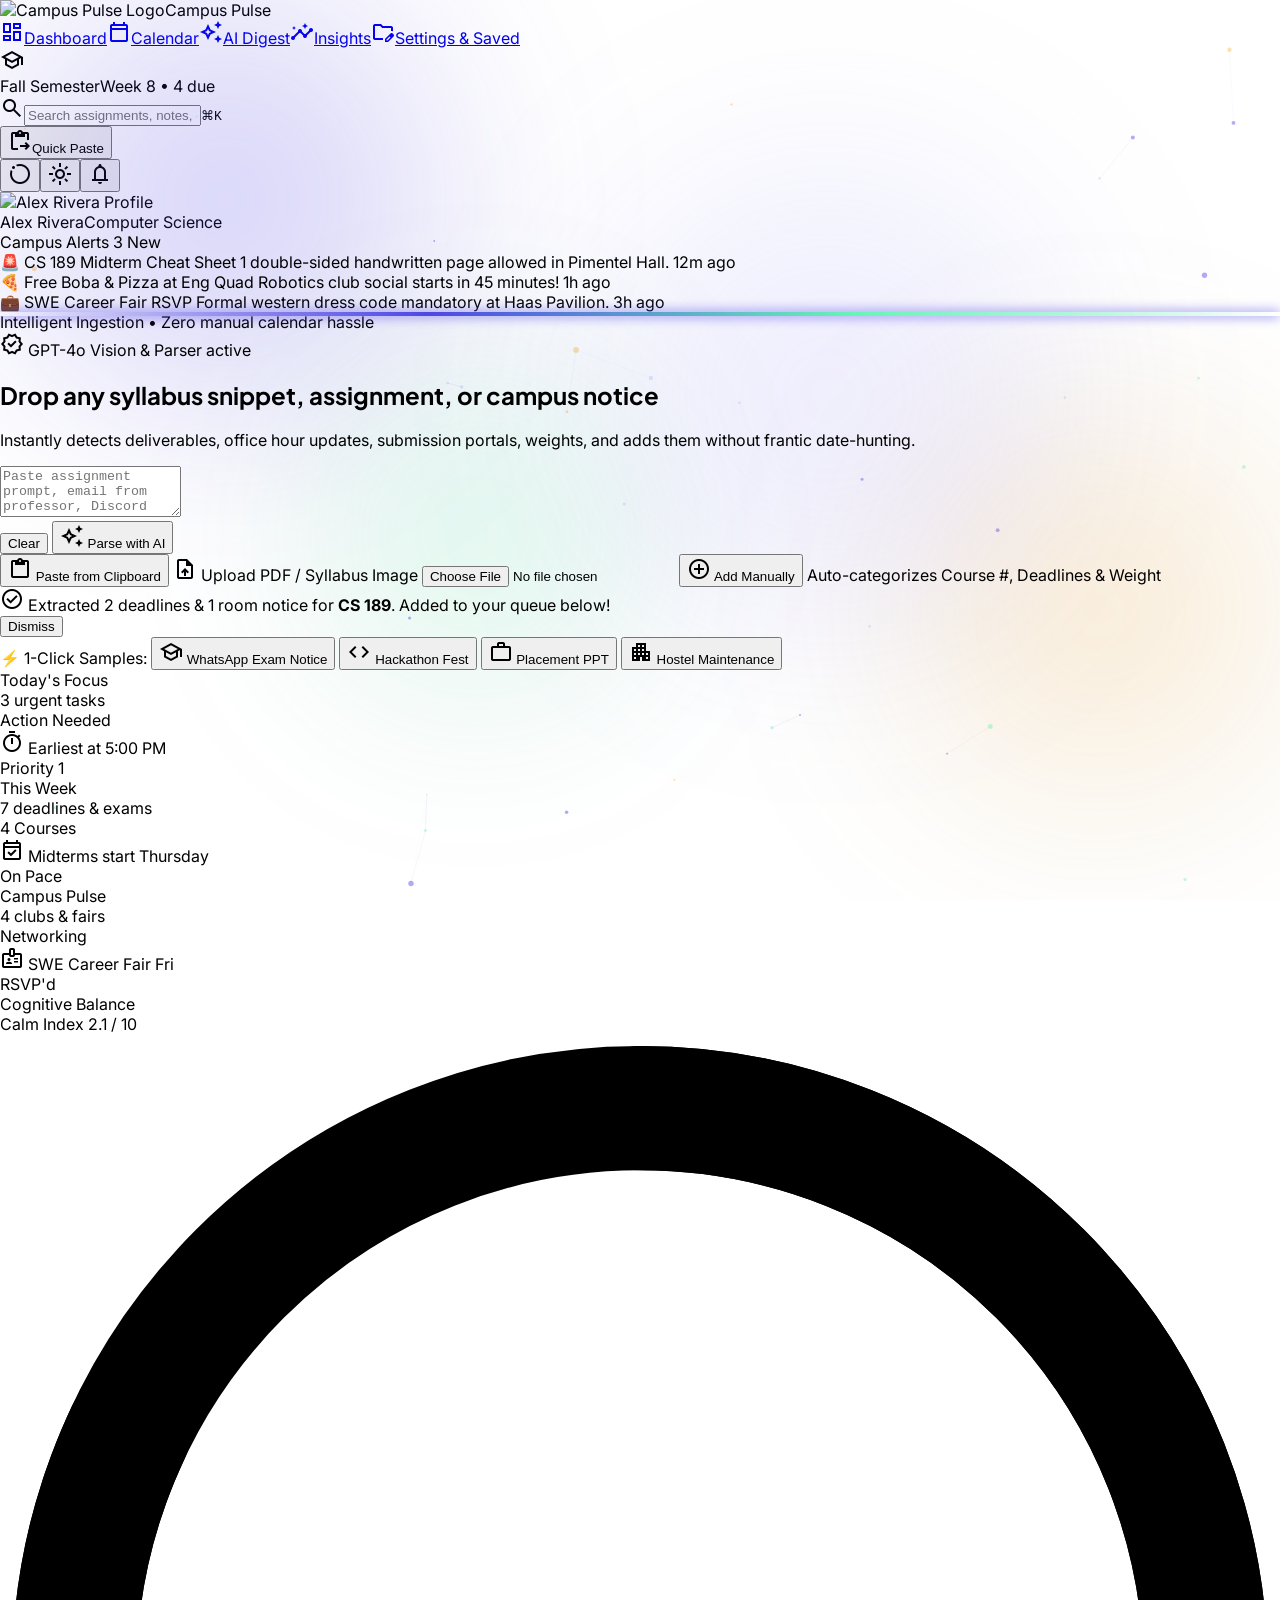
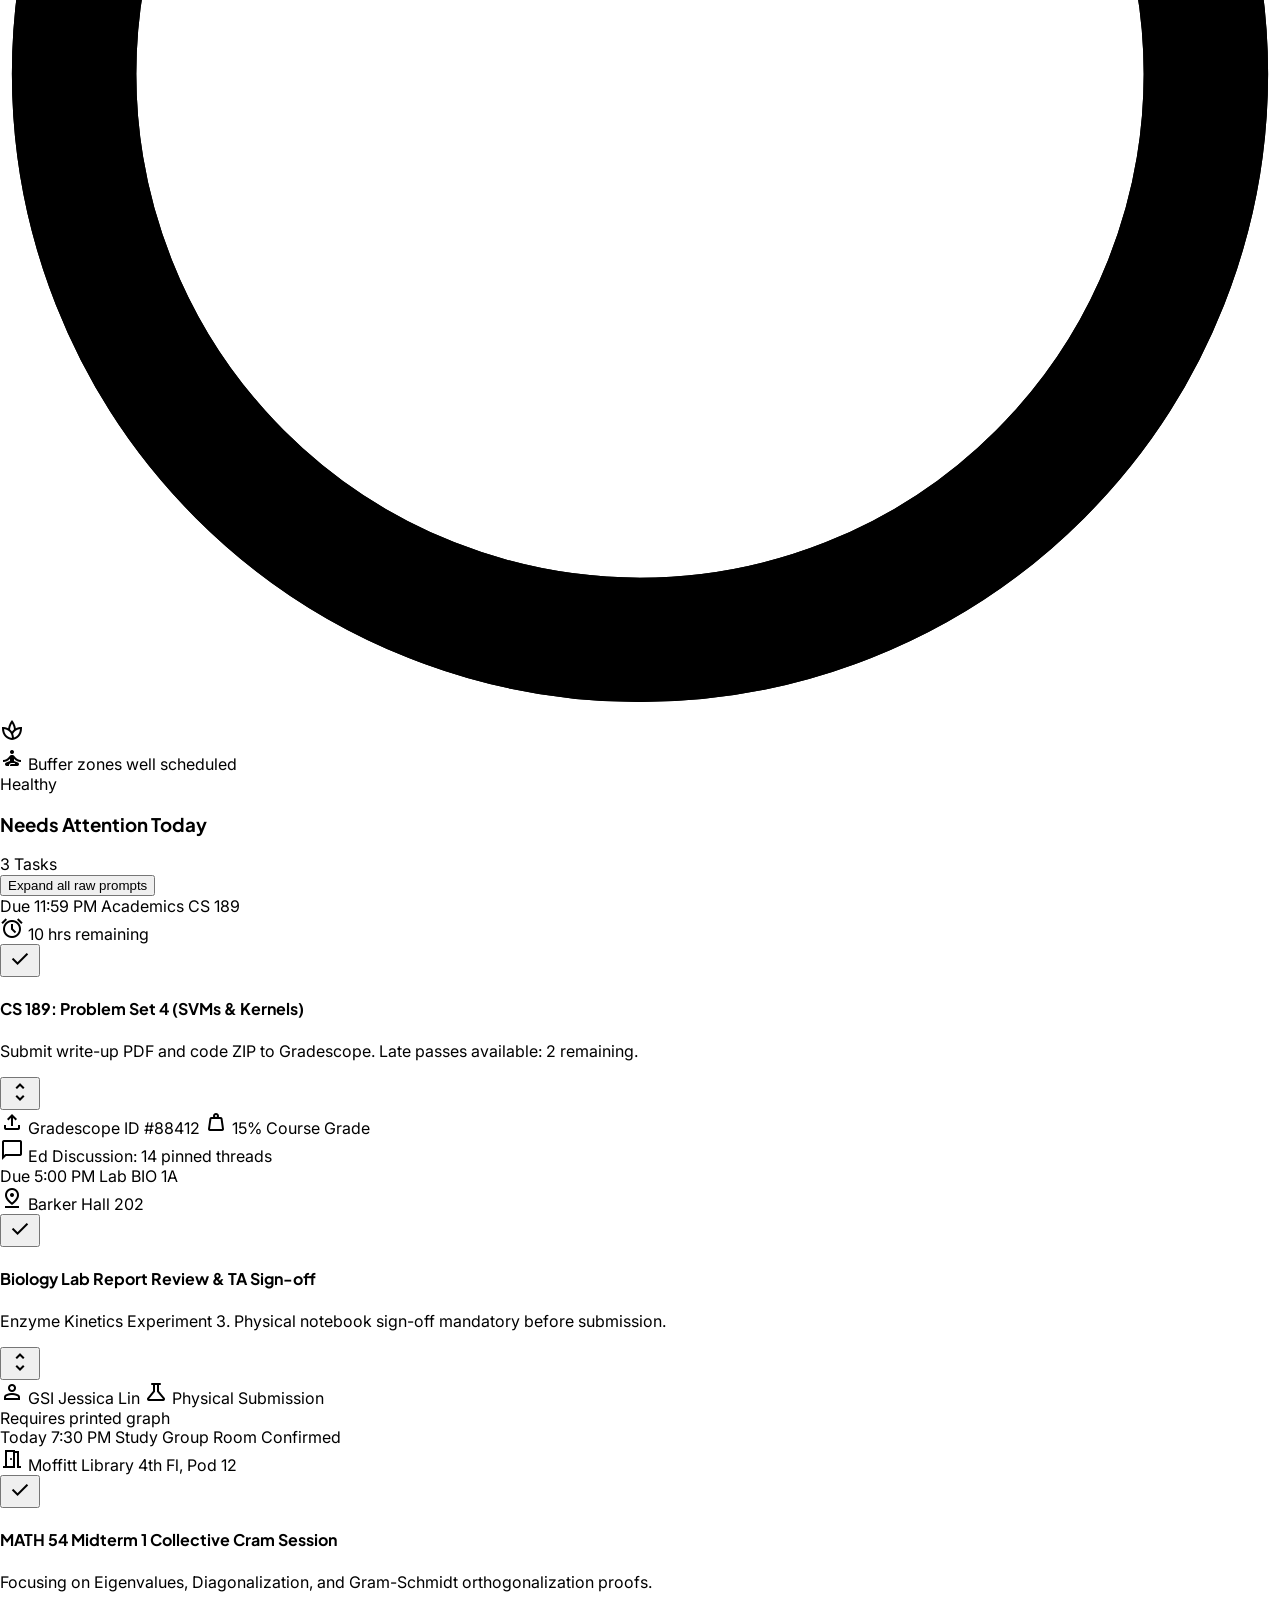
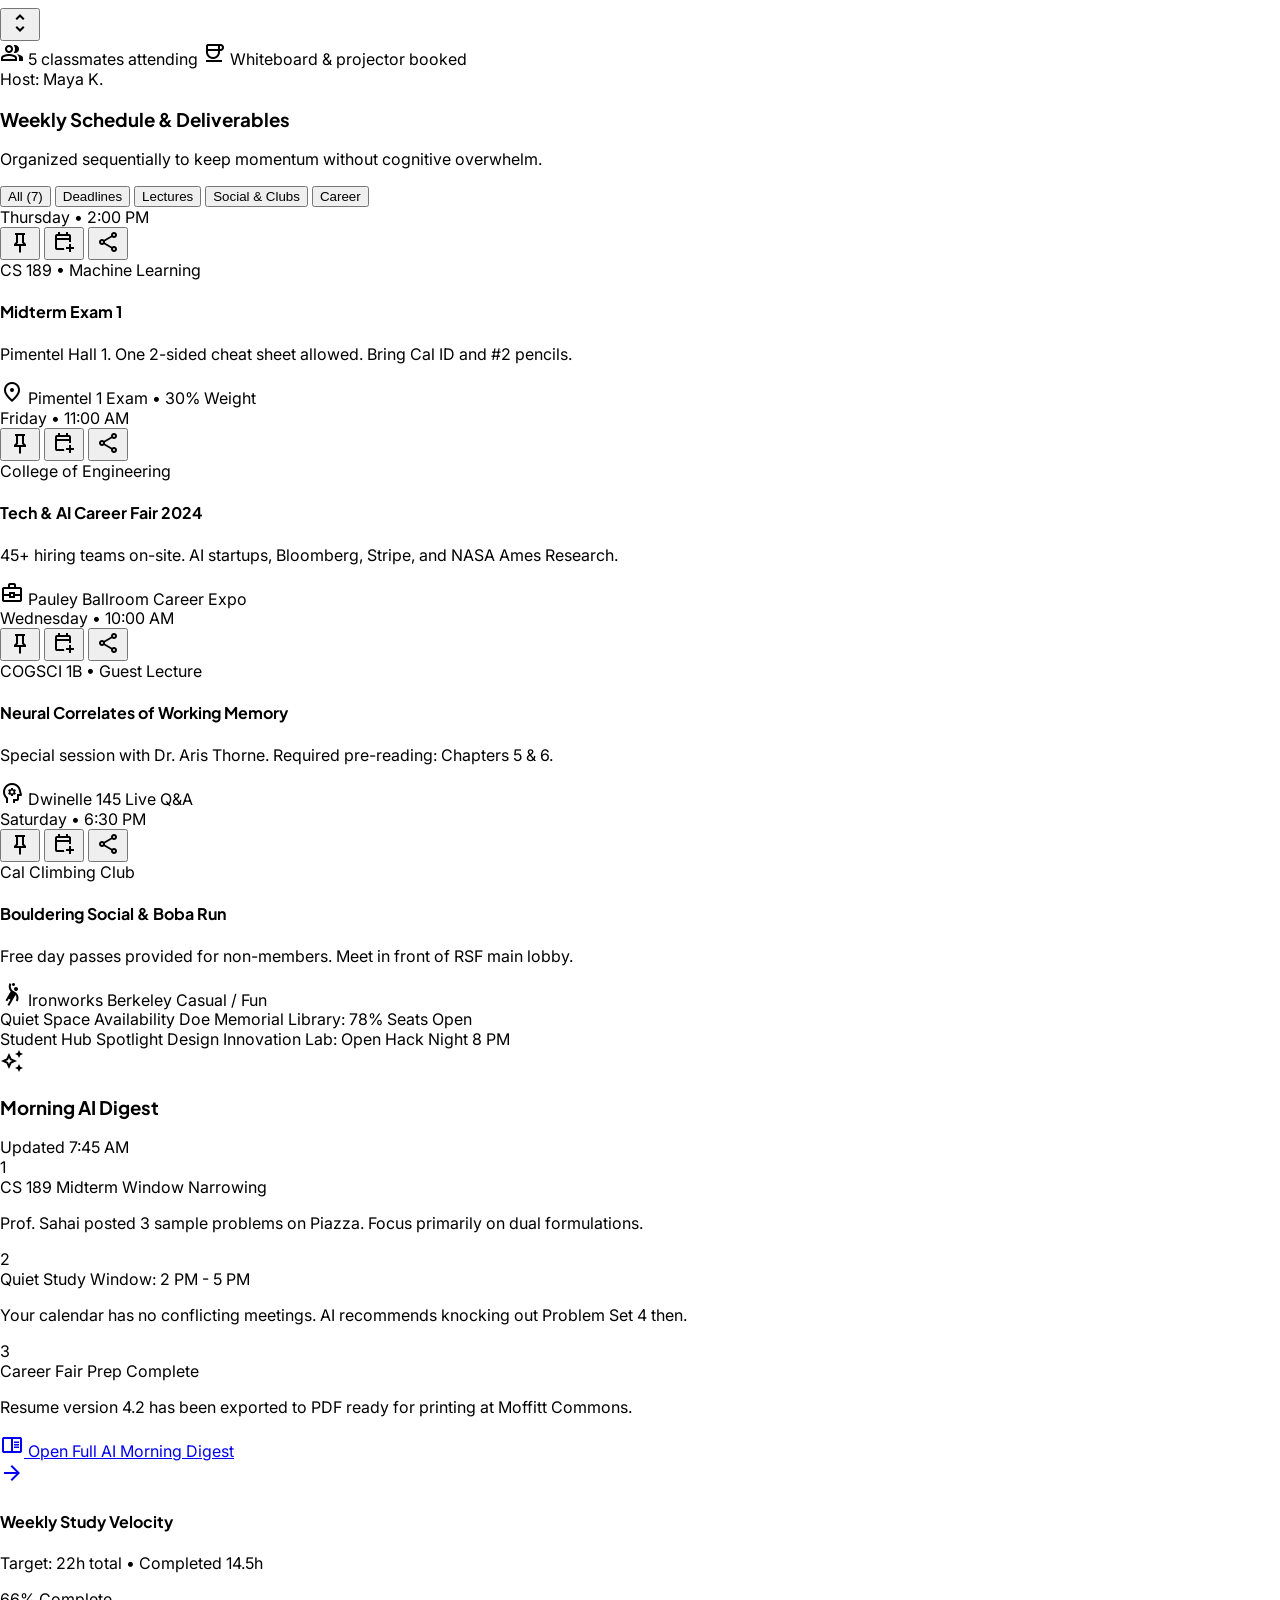
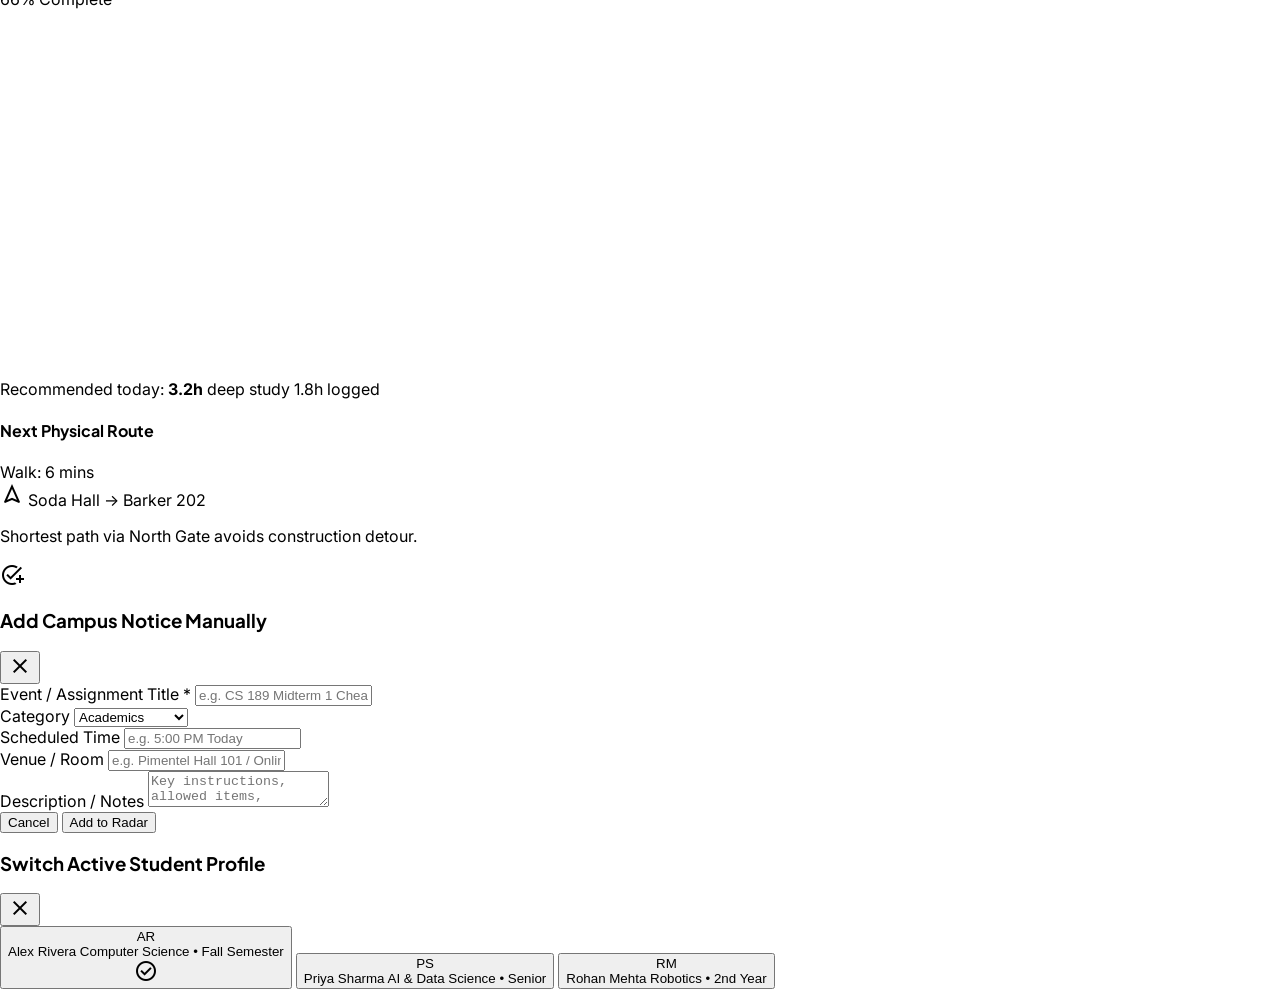
==== commit 9775884d: "feat: make all dashboard functions live with real NLP extractor, 1-click sample presets bar, manual " ====
--- a/index.html
+++ b/index.html
@@ -1013,5 +1013,5 @@
     });
 
   })();
-</script></main></div><script src="js/wallpaper.js"></script></body></html>
-
+</script></main></div><script src="js/extractor.js"></script><script src="js/dashboard.js"></script><script src="js/wallpaper.js"></script></body></html>
+
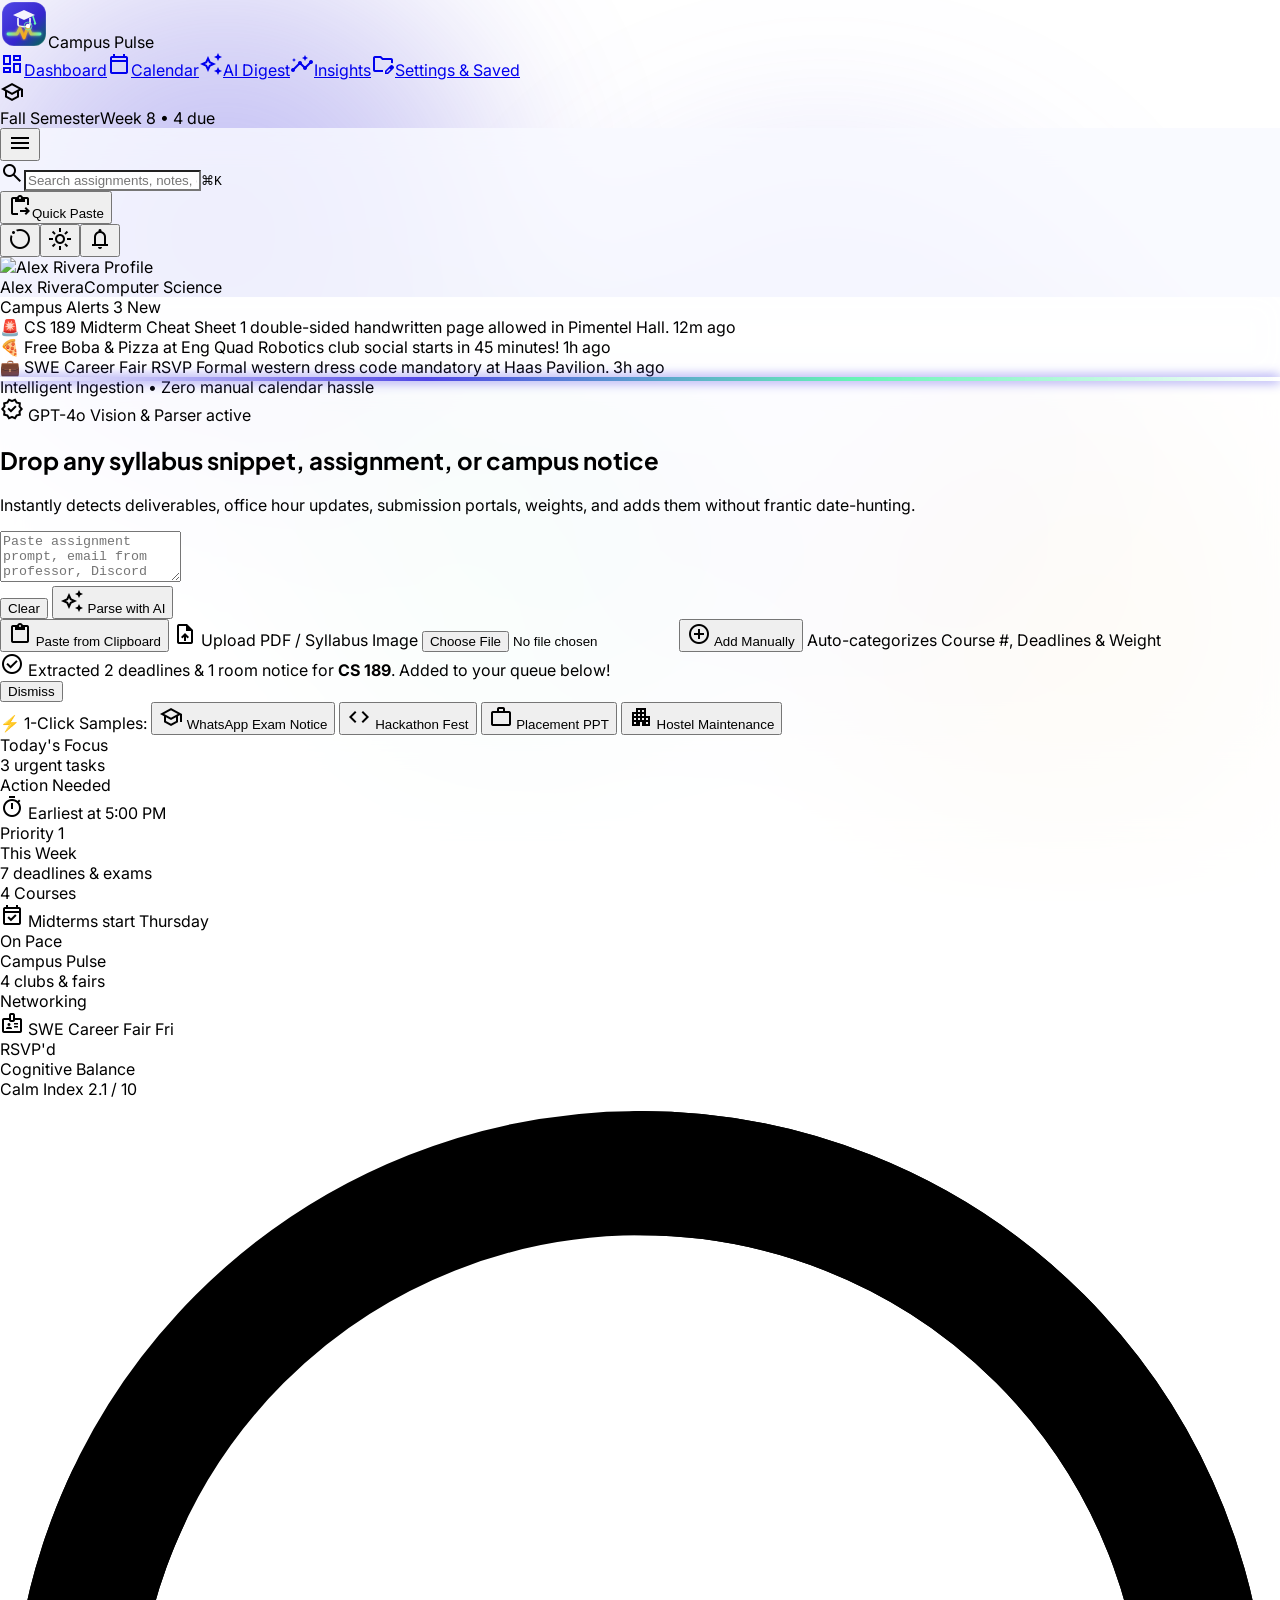
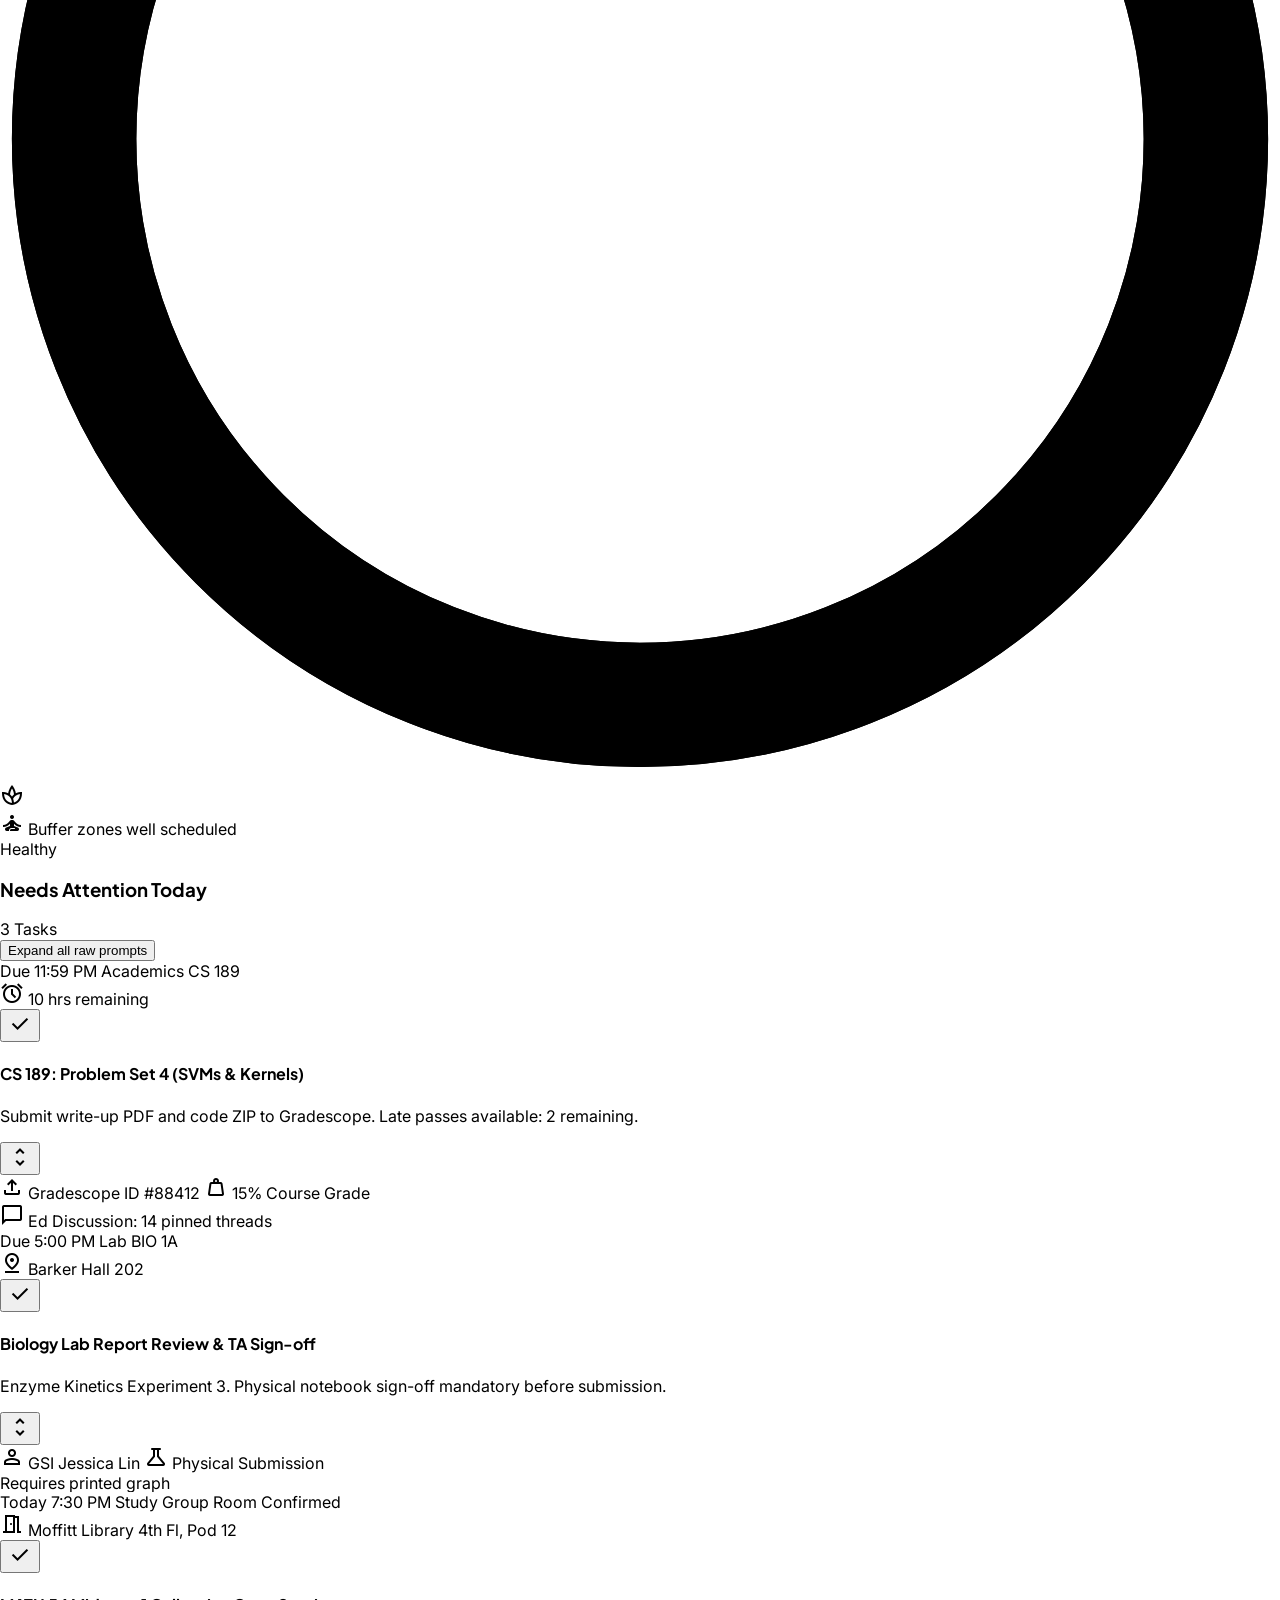
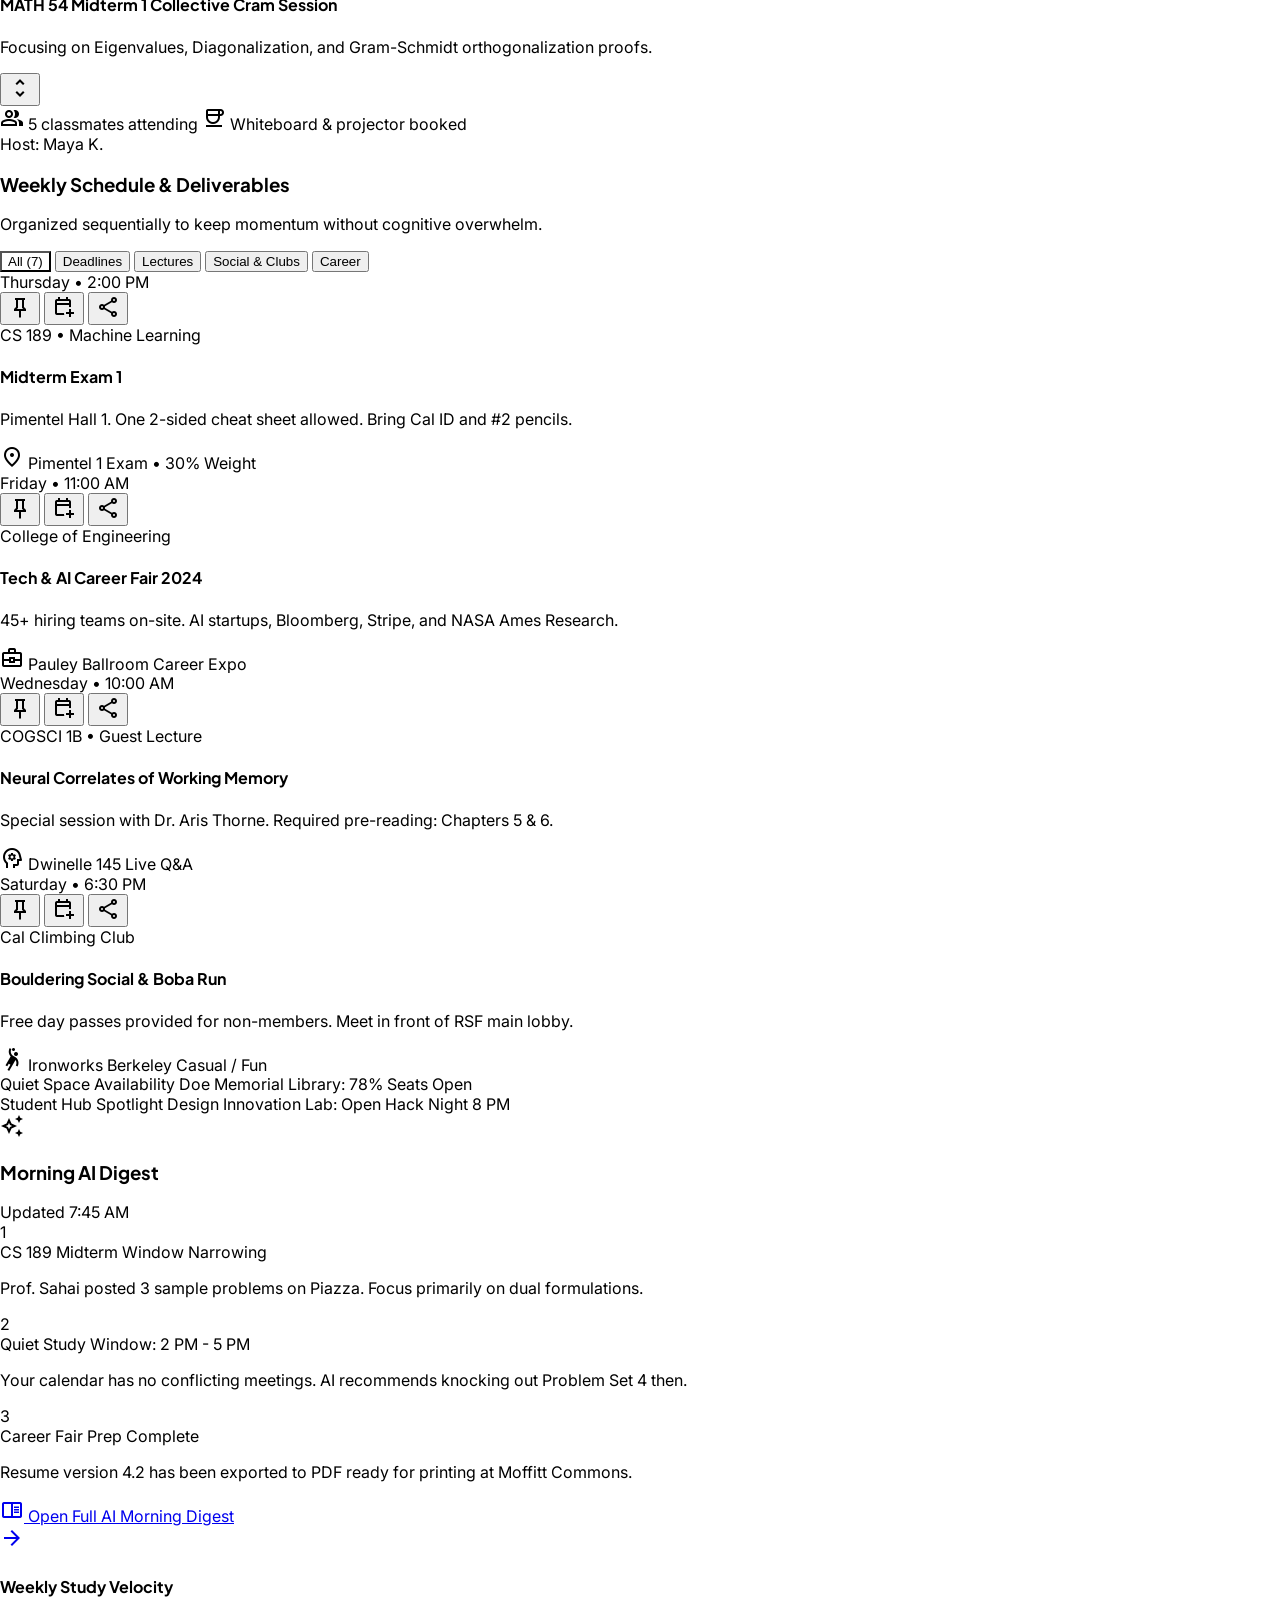
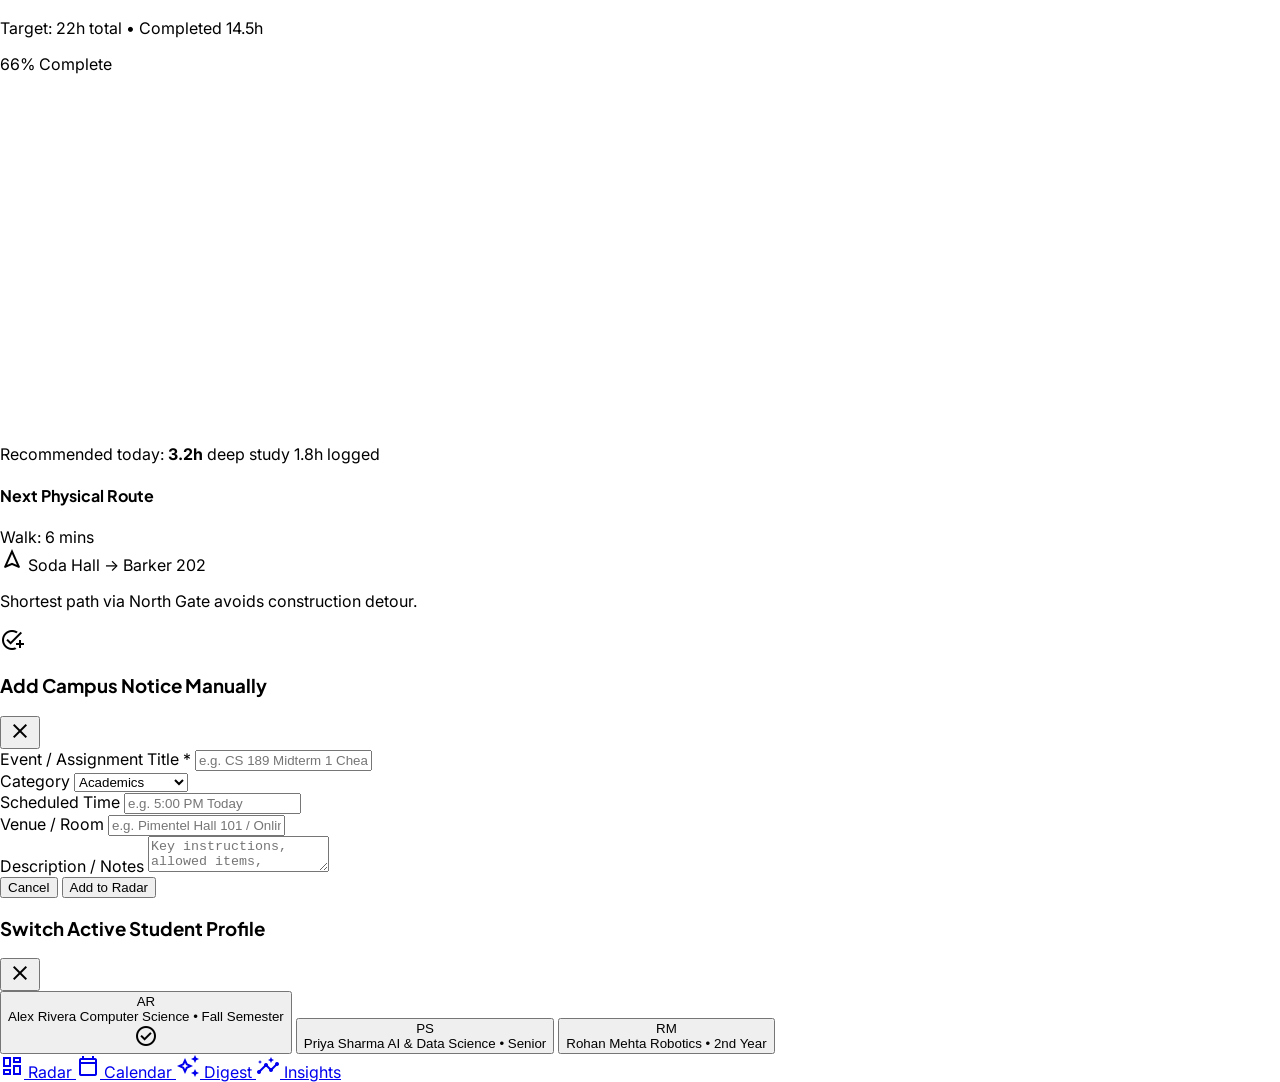
==== commit 5cb83fcd: "feat: complete mobile responsiveness overhaul, vibrant live animated wallpaper visibility, and brand" ====
--- a/index.html
+++ b/index.html
@@ -144,7 +144,7 @@
     scroll-behavior: auto !important;
   }
 }
-</style><script src="https://cdn.tailwindcss.com?plugins=forms,container-queries"></script><script id="tailwind-config">tailwind.config={darkMode:"class",theme:{extend:{colors:{"on-tertiary-fixed-variant":"#005236","tertiary":"#005338","surface-tint":"#4d44e3","inverse-surface":"#213145","surface-container-highest":"#d3e4fe","on-secondary-fixed-variant":"#653e00","tertiary-container":"#006e4b","on-tertiary-container":"#67f4b7","on-error":"#ffffff","secondary-fixed":"#ffddb8","on-primary-fixed-variant":"#3323cc","primary-container":"#4f46e5","on-error-container":"#93000a","error":"#ba1a1a","inverse-primary":"#c3c0ff","on-background":"#0b1c30","on-primary":"#ffffff","primary-fixed":"#e2dfff","error-container":"#ffdad6","on-surface-variant":"#464555","inverse-on-surface":"#eaf1ff","on-tertiary-fixed":"#002113","on-primary-container":"#dad7ff","tertiary-fixed-dim":"#4edea3","outline-variant":"#c7c4d8","surface-dim":"#cbdbf5","on-tertiary":"#ffffff","primary":"#3525cd","secondary":"#855300","surface":"#f8f9ff","on-secondary-fixed":"#2a1700","surface-bright":"#f8f9ff","background":"#f8f9ff","on-secondary-container":"#684000","on-secondary":"#ffffff","on-primary-fixed":"#0f0069","secondary-container":"#fea619","surface-container-high":"#dce9ff","secondary-fixed-dim":"#ffb95f","surface-container-lowest":"#ffffff","surface-container":"#e5eeff","primary-fixed-dim":"#c3c0ff","tertiary-fixed":"#6ffbbe","surface-variant":"#d3e4fe","surface-container-low":"#eff4ff","outline":"#777587","on-surface":"#0b1c30"},borderRadius:{"DEFAULT":"0.25rem","lg":"0.5rem","xl":"0.75rem","full":"9999px"},spacing:{"space-xs":"0.25rem","space-lg":"1.5rem","margin":"2rem","space-sm":"0.5rem","gutter":"1.5rem","space-xl":"2.5rem","gutter-sm":"1rem","margin-sm":"1rem","space-md":"1rem"},fontFamily:{"headline-md":["Plus Jakarta Sans"],"headline-sm":["Plus Jakarta Sans"],"display-lg":["Plus Jakarta Sans"],"headline-lg-mobile":["Plus Jakarta Sans"],"title-sm":["Plus Jakarta Sans"],"title-md":["Plus Jakarta Sans"],"body-md":["Inter"],"body-lg":["Inter"],"body-sm":["Inter"],"label-md":["Plus Jakarta Sans"],"display-lg-mobile":["Plus Jakarta Sans"],"label-lg":["Plus Jakarta Sans"],"label-sm":["Plus Jakarta Sans"],"headline-lg":["Plus Jakarta Sans"]},fontSize:{"headline-md":["24px",{"lineHeight":"32px","letterSpacing":"-0.01em","fontWeight":"600"}],"headline-sm":["20px",{"lineHeight":"28px","fontWeight":"600"}],"display-lg":["40px",{"lineHeight":"48px","letterSpacing":"-0.02em","fontWeight":"700"}],"headline-lg-mobile":["24px",{"lineHeight":"32px","letterSpacing":"-0.01em","fontWeight":"600"}],"title-sm":["16px",{"lineHeight":"24px","fontWeight":"600"}],"title-md":["18px",{"lineHeight":"26px","fontWeight":"600"}],"body-md":["14px",{"lineHeight":"22px","fontWeight":"400"}],"body-lg":["16px",{"lineHeight":"26px","fontWeight":"400"}],"body-sm":["13px",{"lineHeight":"20px","fontWeight":"400"}],"label-md":["12px",{"lineHeight":"16px","letterSpacing":"0.02em","fontWeight":"600"}],"display-lg-mobile":["30px",{"lineHeight":"38px","letterSpacing":"-0.015em","fontWeight":"700"}],"label-lg":["14px",{"lineHeight":"20px","letterSpacing":"0.01em","fontWeight":"600"}],"label-sm":["11px",{"lineHeight":"14px","letterSpacing":"0.03em","fontWeight":"600"}],"headline-lg":["32px",{"lineHeight":"40px","letterSpacing":"-0.02em","fontWeight":"700"}]}}}};</script><link rel="stylesheet" href="css/styles.css"/></head><body class="bg-surface font-body-md text-on-surface antialiased selection:bg-primary-fixed selection:text-on-primary-fixed transition-colors duration-300"><aside class="fixed left-0 top-0 h-full w-64 bg-surface-container-low shadow-[0_1px_8px_rgba(0,0,0,0.04)] z-50 flex flex-col justify-between py-6 px-4 transition-colors duration-300"><div class="flex flex-col gap-6"><div class="flex items-center gap-3 px-3"><img alt="Campus Pulse Logo" class="h-8 w-auto object-contain transition-transform duration-300 hover:scale-105" src="https://lh3.googleusercontent.com/aida/[base64]"/><span class="font-title-md text-title-md text-primary tracking-tight">Campus Pulse</span></div><nav class="flex flex-col gap-1.5" data-active-classes="bg-primary-container text-on-primary font-title-sm shadow-[0_2px_8px_rgba(79,70,229,0.25)]"><a aria-current="page" class="flex items-center gap-3 px-3 py-2.5 rounded-lg transition-all bg-primary-container text-on-primary font-title-sm shadow-[0_2px_8px_rgba(79,70,229,0.25)] hover:shadow-md hover:translate-x-1" data-path="dashboard" href="index.html"><span class="material-symbols-outlined text-[20px]">dashboard</span><span>Dashboard</span></a><a class="flex items-center gap-3 px-3 py-2.5 rounded-lg font-title-sm text-title-sm text-on-surface-variant hover:bg-surface-container-high hover:text-on-surface transition-all hover:translate-x-1" data-path="calendar" href="calendar.html"><span class="material-symbols-outlined text-[20px]">calendar_today</span><span>Calendar</span></a><a class="flex items-center gap-3 px-3 py-2.5 rounded-lg font-title-sm text-title-sm text-on-surface-variant hover:bg-surface-container-high hover:text-on-surface transition-all hover:translate-x-1" data-path="ai-digest" href="ai-digest.html"><span class="material-symbols-outlined text-[20px]">auto_awesome</span><span>AI Digest</span></a><a class="flex items-center gap-3 px-3 py-2.5 rounded-lg font-title-sm text-title-sm text-on-surface-variant hover:bg-surface-container-high hover:text-on-surface transition-all hover:translate-x-1" data-path="insights" href="insights.html"><span class="material-symbols-outlined text-[20px]">insights</span><span>Insights</span></a><a class="flex items-center gap-3 px-3 py-2.5 rounded-lg font-title-sm text-title-sm text-on-surface-variant hover:bg-surface-container-high hover:text-on-surface transition-all hover:translate-x-1" data-path="settings-saved" href="#"><span class="material-symbols-outlined text-[20px]">bookmark_manager</span><span>Settings &amp; Saved</span></a></nav></div><div class="flex flex-col gap-4 px-2"><div class="p-3.5 bg-surface-container rounded-xl flex items-center gap-3 transition-transform duration-200 hover:scale-[1.02] cursor-pointer"><div class="w-9 h-9 rounded-lg bg-primary-fixed flex items-center justify-center text-on-primary-fixed shadow-sm"><span class="material-symbols-outlined text-[20px]">school</span></div><div class="flex flex-col min-w-0 flex-1"><span class="font-label-md text-label-md text-on-surface truncate">Fall Semester</span><span class="font-body-sm text-body-sm text-on-surface-variant">Week 8 • 4 due</span></div></div></div></aside><div class="pl-64"><header class="fixed top-0 left-64 right-0 h-16 bg-surface/85 backdrop-blur-xl shadow-[0_1px_8px_rgba(0,0,0,0.04)] z-40 flex items-center justify-between px-8 transition-colors duration-300"><div class="flex items-center gap-4 flex-1 max-w-lg"><div class="relative w-full max-w-sm"><span class="material-symbols-outlined absolute left-3 top-1/2 -translate-y-1/2 text-on-surface-variant text-[18px]">search</span><input class="w-full bg-surface-container-lowest text-on-surface placeholder:text-outline pl-9 pr-14 py-2 rounded-lg font-body-sm text-body-sm focus:outline-none focus:ring-2 focus:ring-primary/20 transition-all focus:shadow-sm" placeholder="Search assignments, notes, courses..." type="text"/><kbd class="absolute right-2.5 top-1/2 -translate-y-1/2 bg-surface-container-high text-on-surface-variant px-1.5 py-0.5 rounded font-label-sm text-label-sm">⌘K</kbd></div><button class="flex items-center gap-1.5 px-3 py-2 rounded-lg bg-surface-container-high text-on-surface hover:bg-surface-container-highest active:scale-95 transition-all font-label-md text-label-md cursor-pointer" id="headerQuickPasteBtn" type="button"><span class="material-symbols-outlined text-[16px]">content_paste_go</span><span>Quick Paste</span></button></div><div class="flex items-center gap-3"><button aria-label="Toggle color mode" class="w-9 h-9 rounded-lg bg-surface-container-low hover:bg-surface-container-high text-on-surface-variant hover:text-on-surface active:scale-90 flex items-center justify-center transition-all cursor-pointer group" id="themeToggleBtn" title="Switch theme mode" type="button"><span class="material-symbols-outlined text-[20px] transition-transform duration-300 group-hover:rotate-45" id="themeIcon">light_mode</span></button><button aria-label="Notifications" class="relative w-9 h-9 rounded-lg bg-surface-container-low hover:bg-surface-container-high text-on-surface-variant hover:text-on-surface active:scale-90 flex items-center justify-center transition-all cursor-pointer" type="button"><span class="material-symbols-outlined text-[20px]">notifications</span><span class="absolute top-2 right-2 w-2 h-2 rounded-full bg-secondary-container ring-2 ring-surface animate-pulse"></span></button><div class="flex items-center gap-2.5 pl-2 cursor-pointer group"><img alt="Alex Rivera Profile" class="w-8 h-8 rounded-full object-cover ring-2 ring-primary-fixed transition-transform duration-200 group-hover:scale-105" src="https://lh3.googleusercontent.com/aida-public/[base64]"/><div class="hidden xl:flex flex-col"><span class="font-label-md text-label-md text-on-surface leading-none group-hover:text-primary transition-colors">Alex Rivera</span><span class="font-label-sm text-label-sm text-on-surface-variant leading-none mt-1">Computer Science</span></div></div></div></header><main class="relative pt-16 bg-surface min-h-screen px-8 py-6 w-full"><div class="flex flex-col w-full gap-8 pb-16">
+</style><script src="https://cdn.tailwindcss.com?plugins=forms,container-queries"></script><script id="tailwind-config">tailwind.config={darkMode:"class",theme:{extend:{colors:{"on-tertiary-fixed-variant":"#005236","tertiary":"#005338","surface-tint":"#4d44e3","inverse-surface":"#213145","surface-container-highest":"#d3e4fe","on-secondary-fixed-variant":"#653e00","tertiary-container":"#006e4b","on-tertiary-container":"#67f4b7","on-error":"#ffffff","secondary-fixed":"#ffddb8","on-primary-fixed-variant":"#3323cc","primary-container":"#4f46e5","on-error-container":"#93000a","error":"#ba1a1a","inverse-primary":"#c3c0ff","on-background":"#0b1c30","on-primary":"#ffffff","primary-fixed":"#e2dfff","error-container":"#ffdad6","on-surface-variant":"#464555","inverse-on-surface":"#eaf1ff","on-tertiary-fixed":"#002113","on-primary-container":"#dad7ff","tertiary-fixed-dim":"#4edea3","outline-variant":"#c7c4d8","surface-dim":"#cbdbf5","on-tertiary":"#ffffff","primary":"#3525cd","secondary":"#855300","surface":"#f8f9ff","on-secondary-fixed":"#2a1700","surface-bright":"#f8f9ff","background":"#f8f9ff","on-secondary-container":"#684000","on-secondary":"#ffffff","on-primary-fixed":"#0f0069","secondary-container":"#fea619","surface-container-high":"#dce9ff","secondary-fixed-dim":"#ffb95f","surface-container-lowest":"#ffffff","surface-container":"#e5eeff","primary-fixed-dim":"#c3c0ff","tertiary-fixed":"#6ffbbe","surface-variant":"#d3e4fe","surface-container-low":"#eff4ff","outline":"#777587","on-surface":"#0b1c30"},borderRadius:{"DEFAULT":"0.25rem","lg":"0.5rem","xl":"0.75rem","full":"9999px"},spacing:{"space-xs":"0.25rem","space-lg":"1.5rem","margin":"2rem","space-sm":"0.5rem","gutter":"1.5rem","space-xl":"2.5rem","gutter-sm":"1rem","margin-sm":"1rem","space-md":"1rem"},fontFamily:{"headline-md":["Plus Jakarta Sans"],"headline-sm":["Plus Jakarta Sans"],"display-lg":["Plus Jakarta Sans"],"headline-lg-mobile":["Plus Jakarta Sans"],"title-sm":["Plus Jakarta Sans"],"title-md":["Plus Jakarta Sans"],"body-md":["Inter"],"body-lg":["Inter"],"body-sm":["Inter"],"label-md":["Plus Jakarta Sans"],"display-lg-mobile":["Plus Jakarta Sans"],"label-lg":["Plus Jakarta Sans"],"label-sm":["Plus Jakarta Sans"],"headline-lg":["Plus Jakarta Sans"]},fontSize:{"headline-md":["24px",{"lineHeight":"32px","letterSpacing":"-0.01em","fontWeight":"600"}],"headline-sm":["20px",{"lineHeight":"28px","fontWeight":"600"}],"display-lg":["40px",{"lineHeight":"48px","letterSpacing":"-0.02em","fontWeight":"700"}],"headline-lg-mobile":["24px",{"lineHeight":"32px","letterSpacing":"-0.01em","fontWeight":"600"}],"title-sm":["16px",{"lineHeight":"24px","fontWeight":"600"}],"title-md":["18px",{"lineHeight":"26px","fontWeight":"600"}],"body-md":["14px",{"lineHeight":"22px","fontWeight":"400"}],"body-lg":["16px",{"lineHeight":"26px","fontWeight":"400"}],"body-sm":["13px",{"lineHeight":"20px","fontWeight":"400"}],"label-md":["12px",{"lineHeight":"16px","letterSpacing":"0.02em","fontWeight":"600"}],"display-lg-mobile":["30px",{"lineHeight":"38px","letterSpacing":"-0.015em","fontWeight":"700"}],"label-lg":["14px",{"lineHeight":"20px","letterSpacing":"0.01em","fontWeight":"600"}],"label-sm":["11px",{"lineHeight":"14px","letterSpacing":"0.03em","fontWeight":"600"}],"headline-lg":["32px",{"lineHeight":"40px","letterSpacing":"-0.02em","fontWeight":"700"}]}}}};</script><link rel="stylesheet" href="css/styles.css"/></head><body class="bg-surface font-body-md text-on-surface antialiased selection:bg-primary-fixed selection:text-on-primary-fixed transition-colors duration-300"><aside class="fixed left-0 top-0 h-full w-64 bg-surface-container-low shadow-[0_1px_8px_rgba(0,0,0,0.04)] z-50 flex flex-col justify-between py-6 px-4 transition-colors duration-300"><div class="flex flex-col gap-6"><div class="flex items-center gap-3 px-3"><img alt="Campus Pulse Logo" class="h-8 w-auto object-contain transition-transform duration-300 hover:scale-105" src="logo.svg"/><span class="font-title-md text-title-md text-primary tracking-tight">Campus Pulse</span></div><nav class="flex flex-col gap-1.5" data-active-classes="bg-primary-container text-on-primary font-title-sm shadow-[0_2px_8px_rgba(79,70,229,0.25)]"><a aria-current="page" class="flex items-center gap-3 px-3 py-2.5 rounded-lg transition-all bg-primary-container text-on-primary font-title-sm shadow-[0_2px_8px_rgba(79,70,229,0.25)] hover:shadow-md hover:translate-x-1" data-path="dashboard" href="index.html"><span class="material-symbols-outlined text-[20px]">dashboard</span><span>Dashboard</span></a><a class="flex items-center gap-3 px-3 py-2.5 rounded-lg font-title-sm text-title-sm text-on-surface-variant hover:bg-surface-container-high hover:text-on-surface transition-all hover:translate-x-1" data-path="calendar" href="calendar.html"><span class="material-symbols-outlined text-[20px]">calendar_today</span><span>Calendar</span></a><a class="flex items-center gap-3 px-3 py-2.5 rounded-lg font-title-sm text-title-sm text-on-surface-variant hover:bg-surface-container-high hover:text-on-surface transition-all hover:translate-x-1" data-path="ai-digest" href="ai-digest.html"><span class="material-symbols-outlined text-[20px]">auto_awesome</span><span>AI Digest</span></a><a class="flex items-center gap-3 px-3 py-2.5 rounded-lg font-title-sm text-title-sm text-on-surface-variant hover:bg-surface-container-high hover:text-on-surface transition-all hover:translate-x-1" data-path="insights" href="insights.html"><span class="material-symbols-outlined text-[20px]">insights</span><span>Insights</span></a><a class="flex items-center gap-3 px-3 py-2.5 rounded-lg font-title-sm text-title-sm text-on-surface-variant hover:bg-surface-container-high hover:text-on-surface transition-all hover:translate-x-1" data-path="settings-saved" href="#"><span class="material-symbols-outlined text-[20px]">bookmark_manager</span><span>Settings &amp; Saved</span></a></nav></div><div class="flex flex-col gap-4 px-2"><div class="p-3.5 bg-surface-container rounded-xl flex items-center gap-3 transition-transform duration-200 hover:scale-[1.02] cursor-pointer"><div class="w-9 h-9 rounded-lg bg-primary-fixed flex items-center justify-center text-on-primary-fixed shadow-sm"><span class="material-symbols-outlined text-[20px]">school</span></div><div class="flex flex-col min-w-0 flex-1"><span class="font-label-md text-label-md text-on-surface truncate">Fall Semester</span><span class="font-body-sm text-body-sm text-on-surface-variant">Week 8 • 4 due</span></div></div></div></aside><div class="pl-64"><header class="fixed top-0 left-64 right-0 h-16 bg-surface/85 backdrop-blur-xl shadow-[0_1px_8px_rgba(0,0,0,0.04)] z-40 flex items-center justify-between px-8 transition-colors duration-300"><div class="flex items-center gap-4 flex-1 max-w-lg"><div class="relative w-full max-w-sm"><span class="material-symbols-outlined absolute left-3 top-1/2 -translate-y-1/2 text-on-surface-variant text-[18px]">search</span><input class="w-full bg-surface-container-lowest text-on-surface placeholder:text-outline pl-9 pr-14 py-2 rounded-lg font-body-sm text-body-sm focus:outline-none focus:ring-2 focus:ring-primary/20 transition-all focus:shadow-sm" placeholder="Search assignments, notes, courses..." type="text"/><kbd class="absolute right-2.5 top-1/2 -translate-y-1/2 bg-surface-container-high text-on-surface-variant px-1.5 py-0.5 rounded font-label-sm text-label-sm">⌘K</kbd></div><button class="flex items-center gap-1.5 px-3 py-2 rounded-lg bg-surface-container-high text-on-surface hover:bg-surface-container-highest active:scale-95 transition-all font-label-md text-label-md cursor-pointer" id="headerQuickPasteBtn" type="button"><span class="material-symbols-outlined text-[16px]">content_paste_go</span><span>Quick Paste</span></button></div><div class="flex items-center gap-3"><button aria-label="Toggle color mode" class="w-9 h-9 rounded-lg bg-surface-container-low hover:bg-surface-container-high text-on-surface-variant hover:text-on-surface active:scale-90 flex items-center justify-center transition-all cursor-pointer group" id="themeToggleBtn" title="Switch theme mode" type="button"><span class="material-symbols-outlined text-[20px] transition-transform duration-300 group-hover:rotate-45" id="themeIcon">light_mode</span></button><button aria-label="Notifications" class="relative w-9 h-9 rounded-lg bg-surface-container-low hover:bg-surface-container-high text-on-surface-variant hover:text-on-surface active:scale-90 flex items-center justify-center transition-all cursor-pointer" type="button"><span class="material-symbols-outlined text-[20px]">notifications</span><span class="absolute top-2 right-2 w-2 h-2 rounded-full bg-secondary-container ring-2 ring-surface animate-pulse"></span></button><div class="flex items-center gap-2.5 pl-2 cursor-pointer group"><img alt="Alex Rivera Profile" class="w-8 h-8 rounded-full object-cover ring-2 ring-primary-fixed transition-transform duration-200 group-hover:scale-105" src="https://lh3.googleusercontent.com/aida-public/[base64]"/><div class="hidden xl:flex flex-col"><span class="font-label-md text-label-md text-on-surface leading-none group-hover:text-primary transition-colors">Alex Rivera</span><span class="font-label-sm text-label-sm text-on-surface-variant leading-none mt-1">Computer Science</span></div></div></div></header><main class="relative pt-16 bg-surface min-h-screen px-8 py-6 w-full"><div class="flex flex-col w-full gap-8 pb-16">
 <!-- TOP HERO: Smart Paste & Quick Capture Module -->
 <section class="animate-enter relative overflow-hidden rounded-2xl bg-surface-container-lowest p-6 shadow-sm transition-all duration-300 hover:shadow-md" id="smartCaptureSection">
 <div class="scanner-beam hidden" id="captureScanner"></div>
@@ -1013,5 +1013,8 @@
     });
 
   })();
-</script></main></div><script src="js/extractor.js"></script><script src="js/dashboard.js"></script><script src="js/wallpaper.js"></script></body></html>
-
+</script></main></div><script src="js/extractor.js"></script><script src="js/dashboard.js"></script><script src="js/responsive.js"></script><script src="js/wallpaper.js"></script></body></html>
+
+
+
+
--- a/css/styles.css
+++ b/css/styles.css
@@ -162,10 +162,53 @@
   position: fixed;
   inset: 0;
   pointer-events: none;
-  z-index: 0;
+  z-index: -1;
   overflow: hidden;
   opacity: 1;
   transition: opacity 0.6s cubic-bezier(0.16, 1, 0.3, 1), filter 0.6s ease;
+}
+
+body {
+  position: relative;
+  min-height: 100vh;
+}
+
+body.wallpaper-live,
+body.wallpaper-live main,
+body.wallpaper-live .bg-surface {
+  background-color: transparent !important;
+}
+
+body.wallpaper-plain,
+body.wallpaper-plain main {
+  background-color: var(--bg-surface, #f8f9ff) !important;
+}
+
+/* Semi-translucent glass cards in live wallpaper mode */
+body.wallpaper-live .bg-surface-container-lowest {
+  background-color: rgba(255, 255, 255, 0.88) !important;
+  backdrop-filter: blur(14px);
+  -webkit-backdrop-filter: blur(14px);
+}
+
+body.wallpaper-live.dark .bg-surface-container-lowest,
+body.wallpaper-live .dark .bg-surface-container-lowest {
+  background-color: rgba(16, 28, 45, 0.85) !important;
+  backdrop-filter: blur(14px);
+  -webkit-backdrop-filter: blur(14px);
+}
+
+body.wallpaper-live header {
+  background-color: rgba(248, 249, 255, 0.82) !important;
+  backdrop-filter: blur(16px);
+  -webkit-backdrop-filter: blur(16px);
+}
+
+body.wallpaper-live.dark header,
+body.wallpaper-live .dark header {
+  background-color: rgba(11, 20, 32, 0.85) !important;
+  backdrop-filter: blur(16px);
+  -webkit-backdrop-filter: blur(16px);
 }
 
 .wallpaper-plain #liveWallpaperContainer {
@@ -188,43 +231,43 @@
 }
 
 .orb-indigo {
-  width: 580px;
-  height: 580px;
+  width: 650px;
+  height: 650px;
   top: -10%;
-  left: -5%;
-  background: radial-gradient(circle, rgba(79, 70, 229, 0.28) 0%, rgba(53, 37, 205, 0.08) 55%, transparent 75%);
-  filter: blur(85px);
-  animation: orbDrift1 24s ease-in-out infinite alternate;
+  left: -8%;
+  background: radial-gradient(circle, rgba(79, 70, 229, 0.40) 0%, rgba(53, 37, 205, 0.16) 55%, transparent 75%);
+  filter: blur(75px);
+  animation: orbDrift1 22s ease-in-out infinite alternate;
 }
 
 .orb-amber {
-  width: 490px;
-  height: 490px;
-  bottom: 5%;
+  width: 550px;
+  height: 550px;
+  bottom: 0%;
   right: -5%;
-  background: radial-gradient(circle, rgba(254, 166, 25, 0.22) 0%, rgba(133, 83, 0, 0.06) 60%, transparent 75%);
-  filter: blur(90px);
-  animation: orbDrift2 28s ease-in-out infinite alternate;
+  background: radial-gradient(circle, rgba(254, 166, 25, 0.35) 0%, rgba(133, 83, 0, 0.12) 60%, transparent 75%);
+  filter: blur(80px);
+  animation: orbDrift2 26s ease-in-out infinite alternate;
 }
 
 .orb-emerald {
-  width: 440px;
-  height: 440px;
+  width: 500px;
+  height: 500px;
   top: 35%;
   left: 20%;
-  background: radial-gradient(circle, rgba(103, 244, 183, 0.24) 0%, rgba(0, 110, 75, 0.06) 55%, transparent 75%);
-  filter: blur(80px);
-  animation: orbDrift3 21s ease-in-out infinite alternate;
+  background: radial-gradient(circle, rgba(103, 244, 183, 0.36) 0%, rgba(0, 110, 75, 0.12) 55%, transparent 75%);
+  filter: blur(70px);
+  animation: orbDrift3 19s ease-in-out infinite alternate;
 }
 
 .orb-violet {
-  width: 520px;
-  height: 520px;
+  width: 600px;
+  height: 600px;
   top: 15%;
-  right: 15%;
-  background: radial-gradient(circle, rgba(195, 192, 255, 0.26) 0%, rgba(79, 70, 229, 0.08) 60%, transparent 75%);
-  filter: blur(95px);
-  animation: orbDrift4 26s ease-in-out infinite alternate;
+  right: 12%;
+  background: radial-gradient(circle, rgba(195, 192, 255, 0.38) 0%, rgba(79, 70, 229, 0.15) 60%, transparent 75%);
+  filter: blur(85px);
+  animation: orbDrift4 24s ease-in-out infinite alternate;
 }
 
 /* Dark Mode Vibrancy Boost */
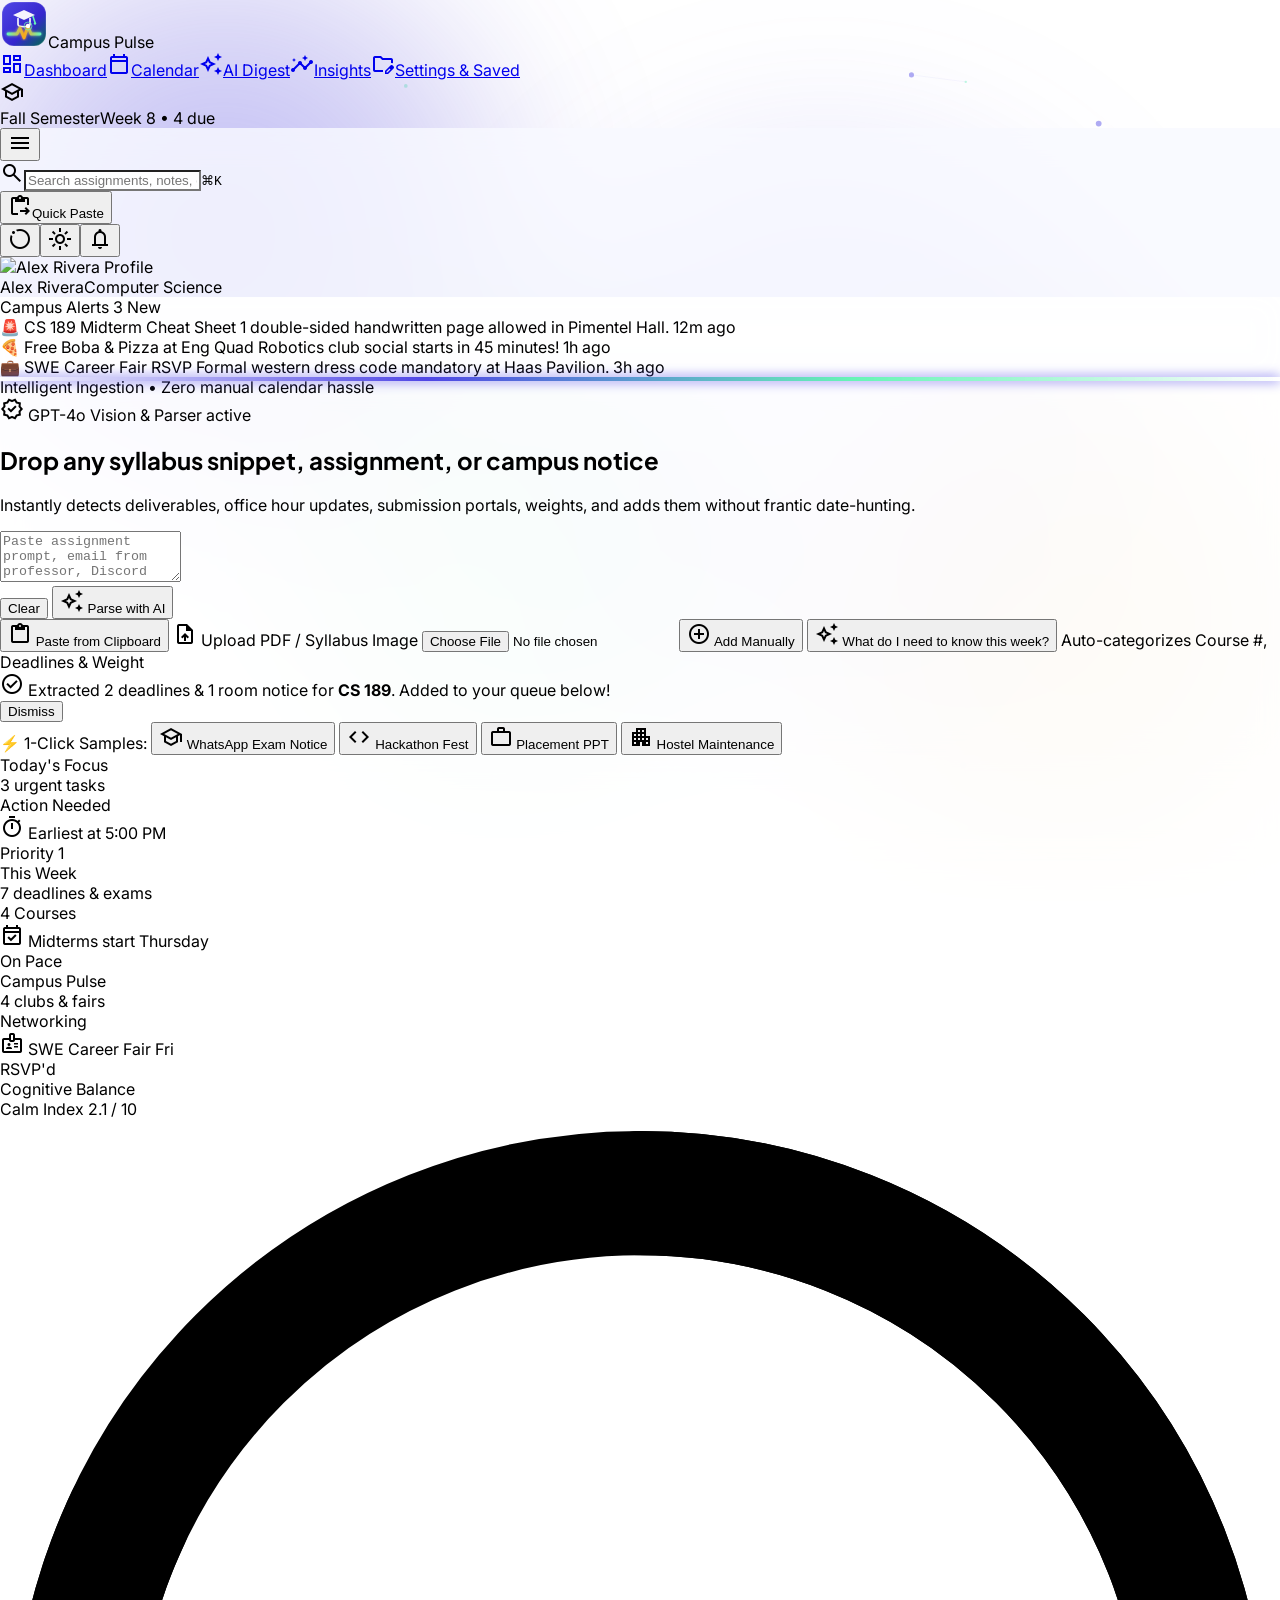
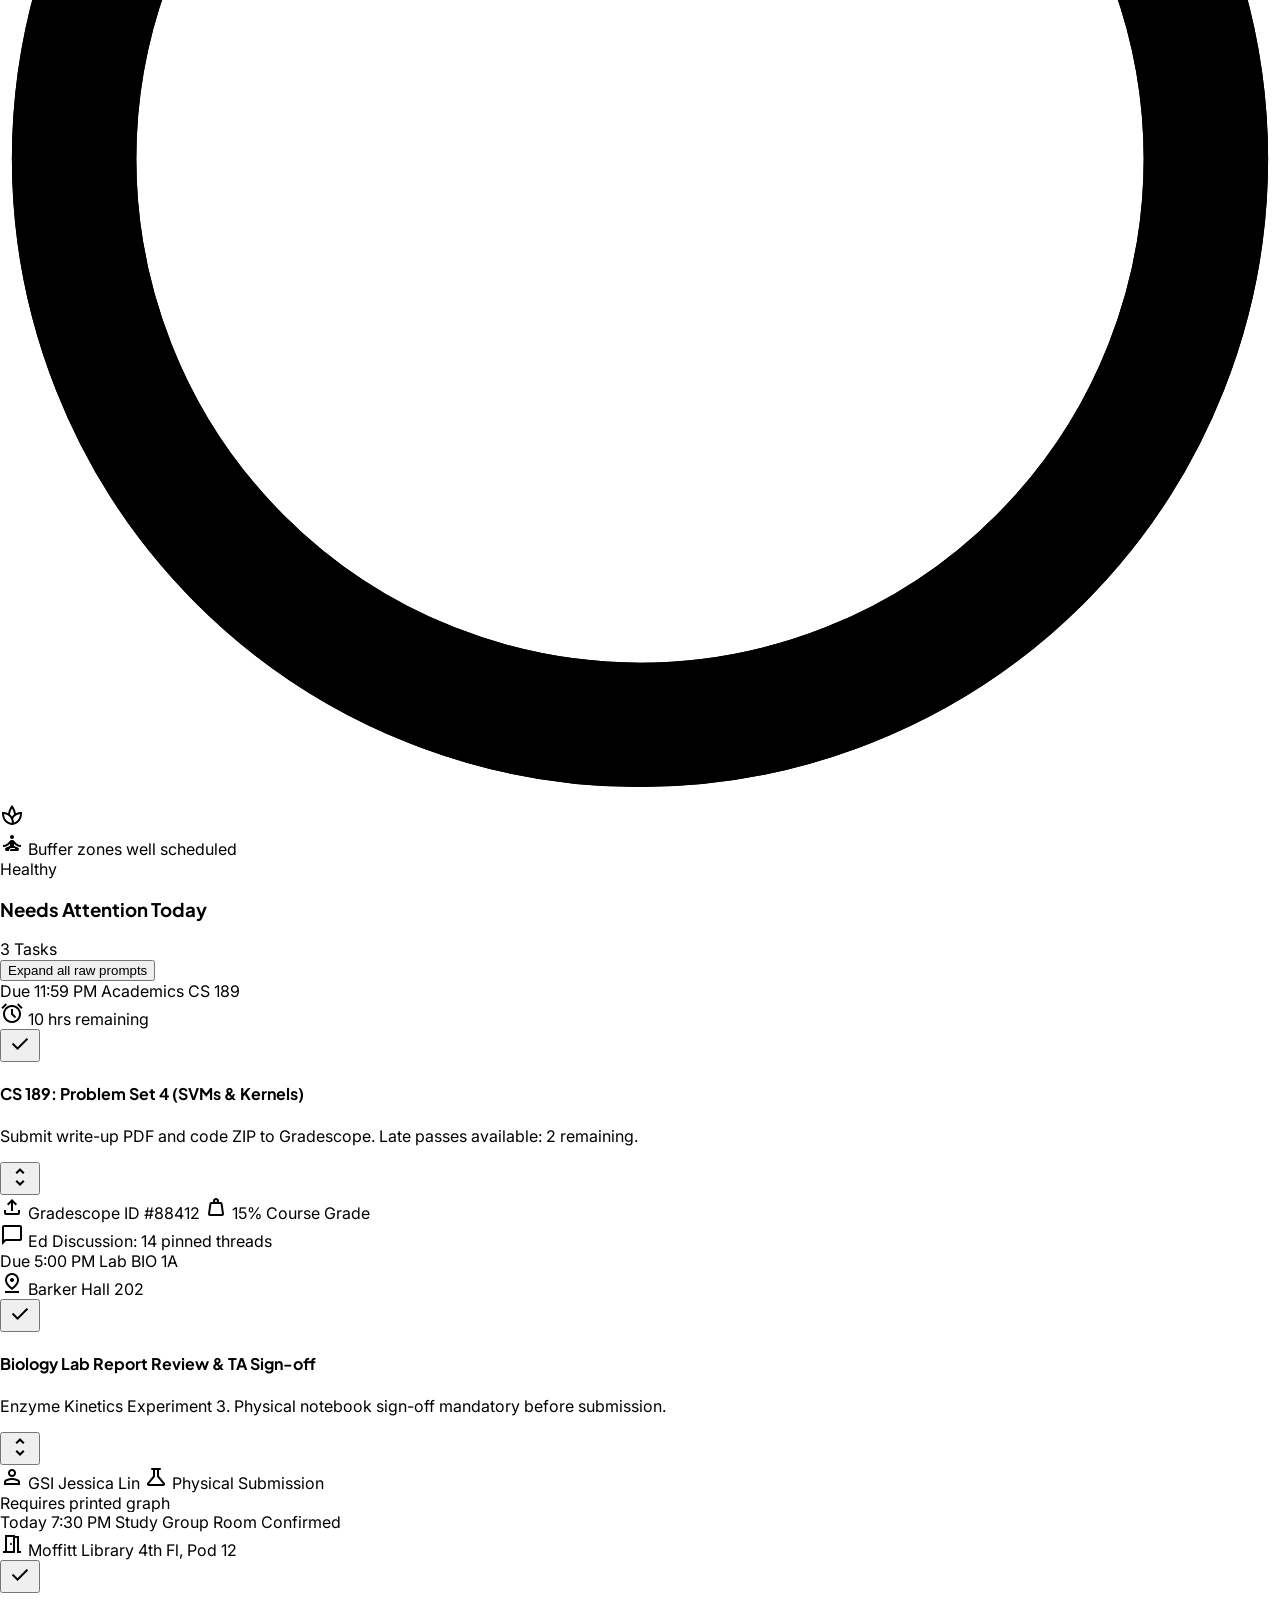
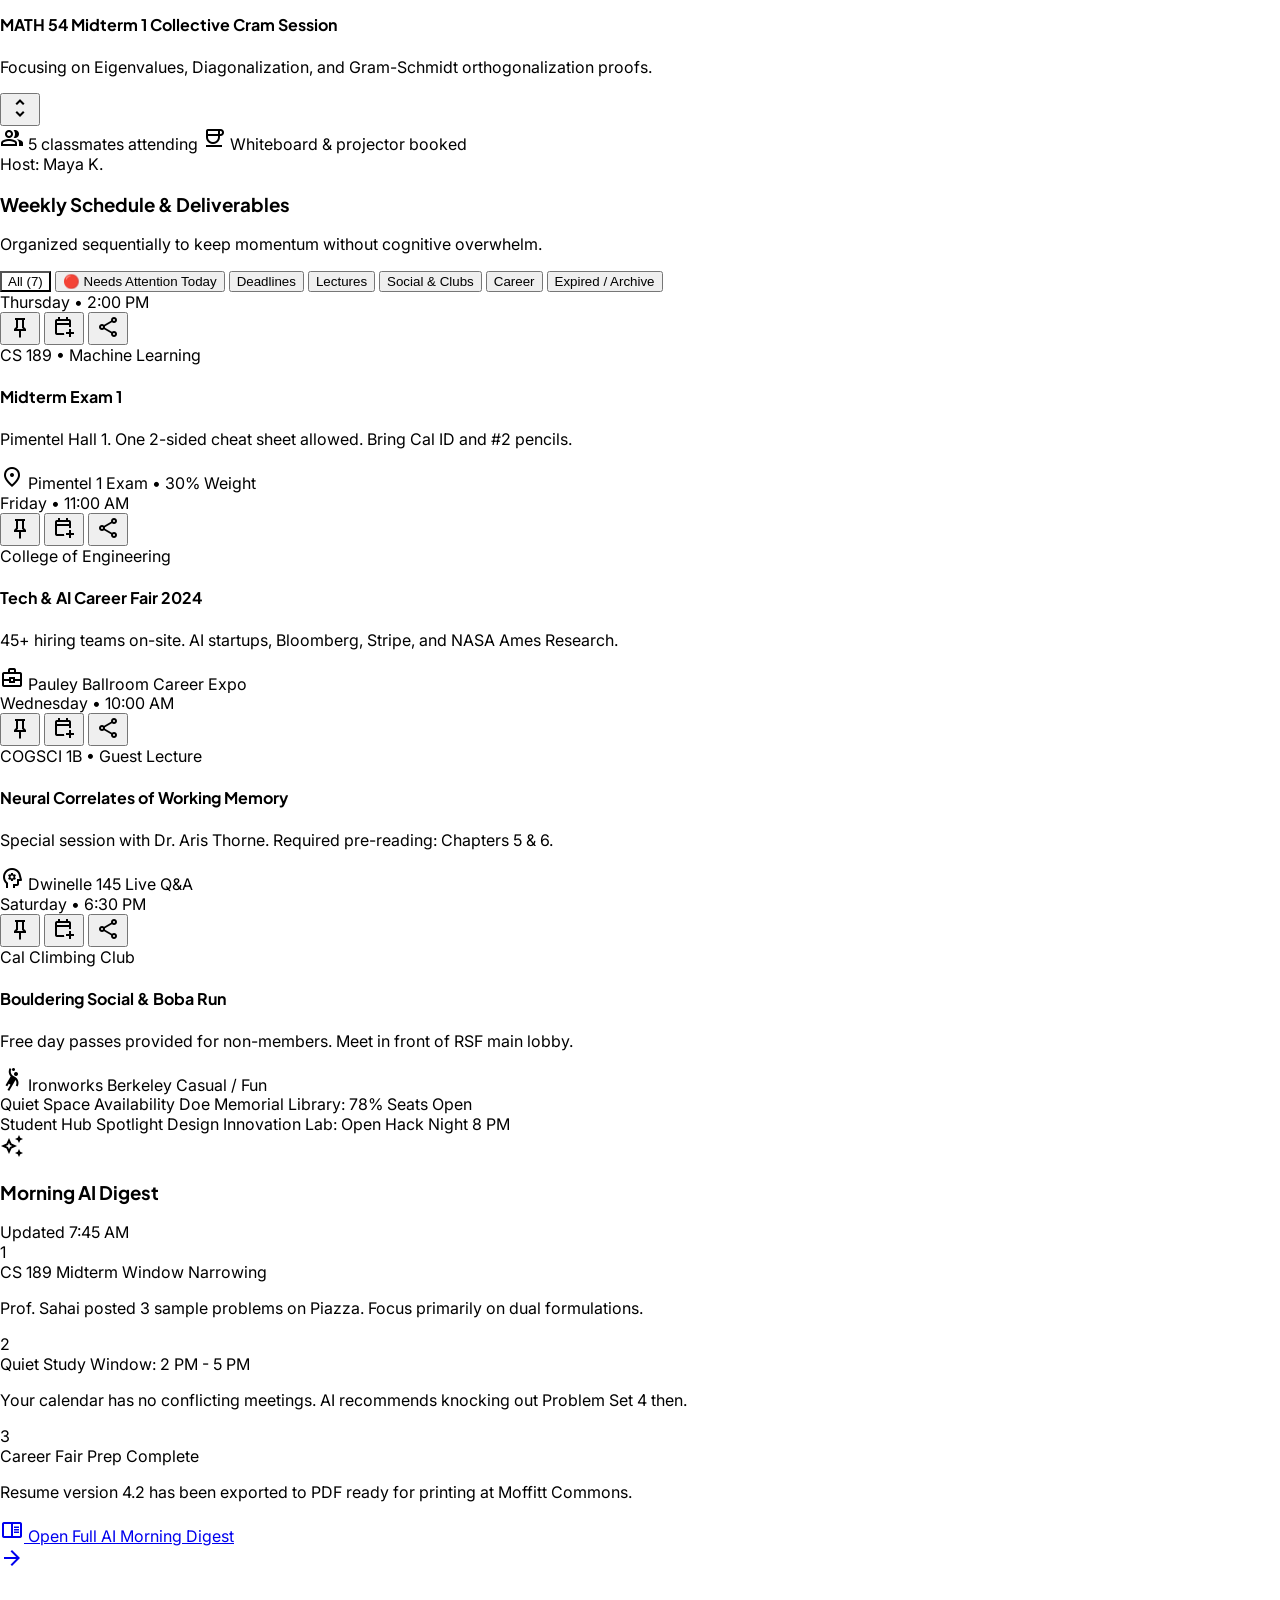
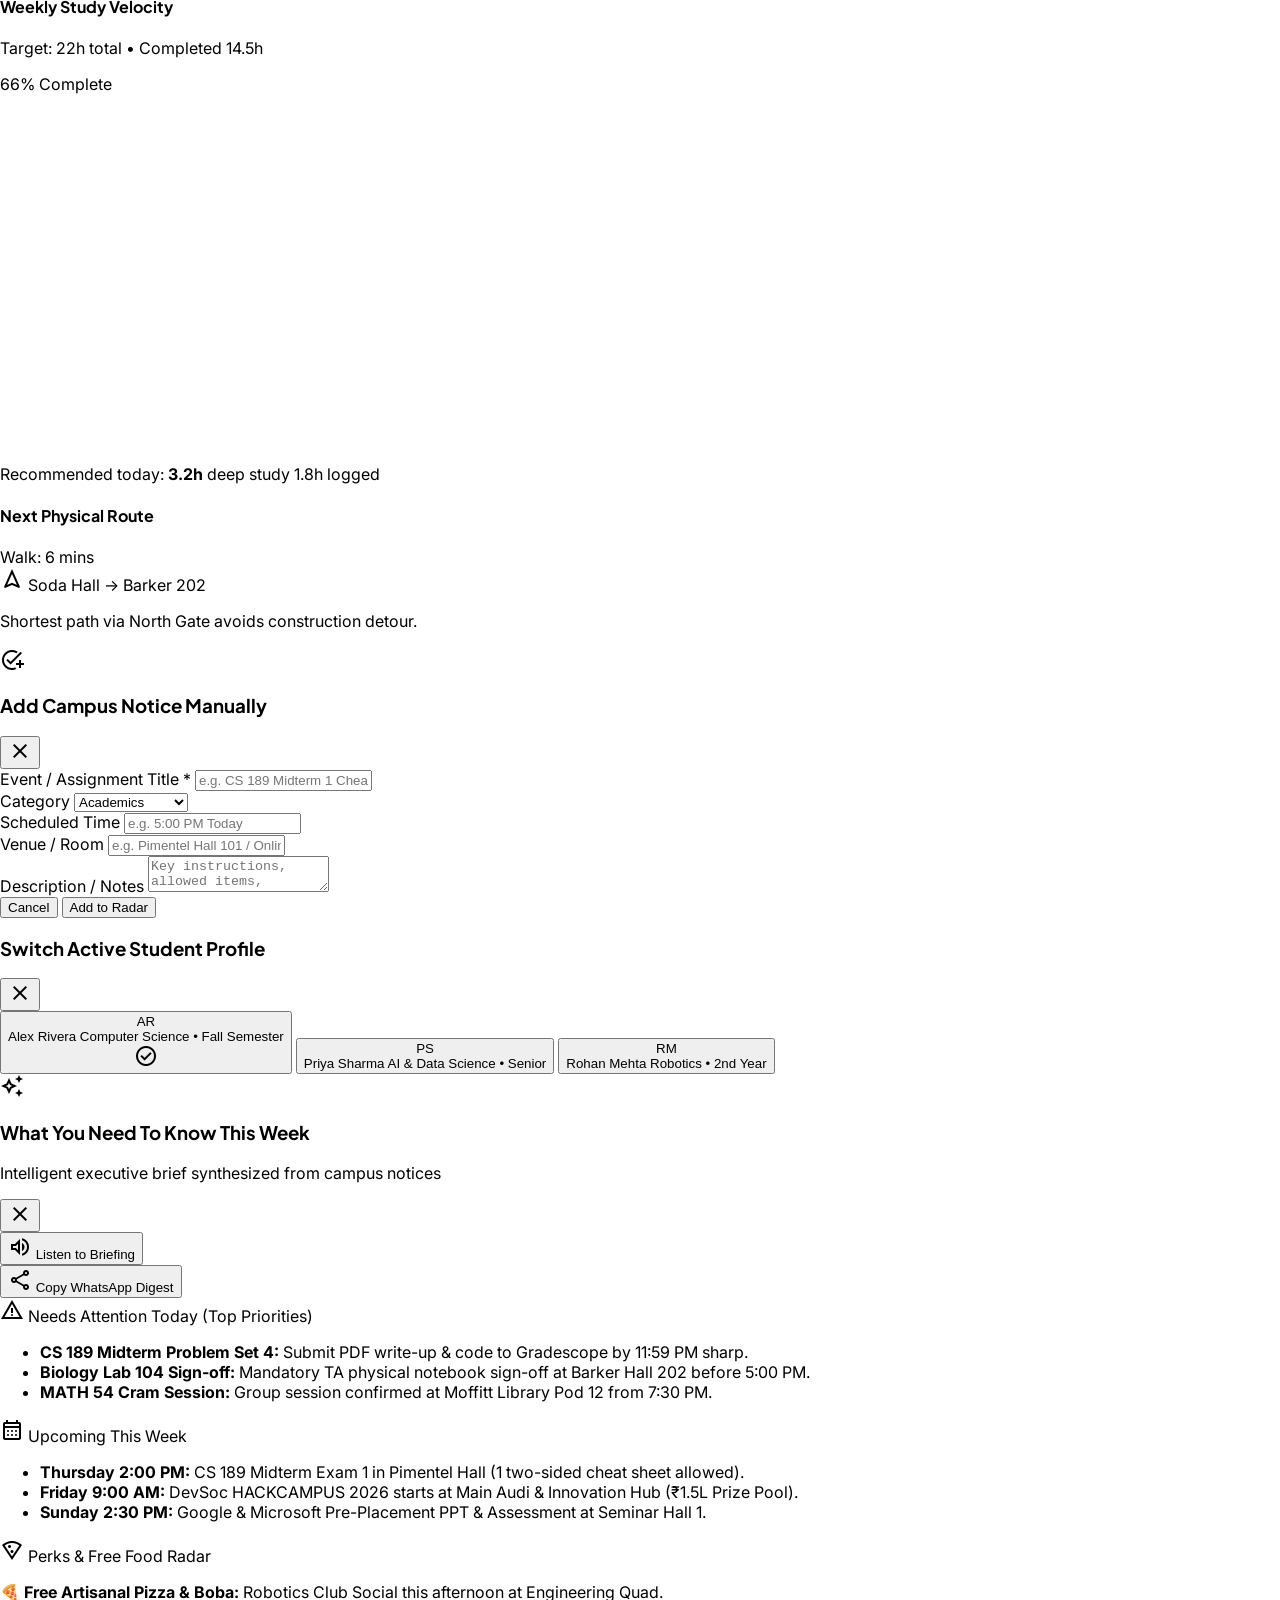
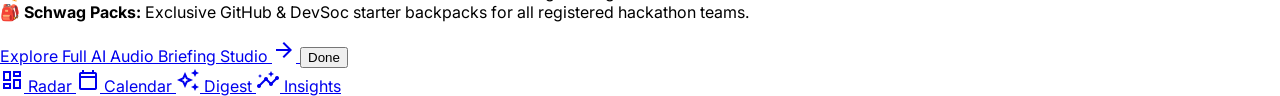
==== commit 3864d432: "feat: complete 6-pillar audit - harden security, optimize canvas efficiency, add weekly digest modal" ====
--- a/index.html
+++ b/index.html
@@ -199,6 +199,10 @@
 <span class="material-symbols-outlined text-[18px] text-secondary">add_circle</span>
 <span>Add Manually</span>
 </button>
+<button class="flex items-center gap-2 rounded-lg bg-gradient-to-r from-primary to-primary-container px-4 py-2 font-label-md text-label-md text-white hover:opacity-95 active:scale-95 transition-all cursor-pointer shadow-sm hover:shadow-md" id="whatDoINeedToKnowBtn" type="button" aria-label="What do I need to know this week? Generate AI Weekly Digest">
+<span class="material-symbols-outlined text-[18px] text-tertiary-fixed animate-pulse">auto_awesome</span>
+<span class="font-semibold">What do I need to know this week?</span>
+</button>
 <span class="ml-auto font-label-sm text-label-sm text-outline hidden md:inline">Auto-categorizes Course #, Deadlines &amp; Weight</span>
 </div>
 <!-- Parse Success Toast (Simulated via JS) -->
@@ -504,10 +508,12 @@
 <!-- Filter Tabs -->
 <div class="flex flex-wrap items-center gap-1.5 rounded-xl bg-surface-container-high p-1 shadow-inner" id="filterTabs">
 <button class="tab-btn rounded-lg bg-surface-container-lowest px-3 py-1.5 font-label-md text-label-md text-primary shadow-sm transition-all duration-200 cursor-pointer active:scale-95" data-filter="all" type="button">All (7)</button>
+<button class="tab-btn rounded-lg px-3 py-1.5 font-label-md text-label-md text-on-surface-variant hover:text-on-surface transition-all duration-200 cursor-pointer active:scale-95" data-filter="urgent" type="button">🔴 Needs Attention Today</button>
 <button class="tab-btn rounded-lg px-3 py-1.5 font-label-md text-label-md text-on-surface-variant hover:text-on-surface transition-all duration-200 cursor-pointer active:scale-95" data-filter="deadlines" type="button">Deadlines</button>
 <button class="tab-btn rounded-lg px-3 py-1.5 font-label-md text-label-md text-on-surface-variant hover:text-on-surface transition-all duration-200 cursor-pointer active:scale-95" data-filter="lectures" type="button">Lectures</button>
 <button class="tab-btn rounded-lg px-3 py-1.5 font-label-md text-label-md text-on-surface-variant hover:text-on-surface transition-all duration-200 cursor-pointer active:scale-95" data-filter="social" type="button">Social &amp; Clubs</button>
 <button class="tab-btn rounded-lg px-3 py-1.5 font-label-md text-label-md text-on-surface-variant hover:text-on-surface transition-all duration-200 cursor-pointer active:scale-95" data-filter="career" type="button">Career</button>
+<button class="tab-btn rounded-lg px-3 py-1.5 font-label-md text-label-md text-on-surface-variant hover:text-on-surface transition-all duration-200 cursor-pointer active:scale-95" data-filter="expired" type="button">Expired / Archive</button>
 </div>
 </div>
 <!-- Cards Grid -->
@@ -999,9 +1005,11 @@
         tab.classList.remove('text-on-surface-variant');
 
         const filter = tab.getAttribute('data-filter');
+        const urgentCards = document.querySelectorAll('#urgentTasksList .task-card');
+
         weeklyCards.forEach(card => {
           const category = card.getAttribute('data-category');
-          if (filter === 'all' || category === filter) {
+          if (filter === 'all' || category === filter || (filter === 'urgent' && category === 'deadlines')) {
             card.style.display = 'flex';
             card.classList.add('animate-enter');
             setTimeout(() => card.classList.remove('animate-enter'), 500);
@@ -1009,6 +1017,20 @@
             card.style.display = 'none';
           }
         });
+
+        urgentCards.forEach(card => {
+          const isDone = card.querySelector('.complete-btn')?.classList.contains('is-checked') || card.getAttribute('data-expired') === 'true';
+          if (filter === 'expired') {
+            card.style.display = isDone ? '' : 'none';
+          } else if (filter === 'urgent') {
+            card.style.display = !isDone ? '' : 'none';
+          } else if (filter === 'all') {
+            card.style.display = '';
+          } else {
+            const cat = (card.getAttribute('data-category') || card.innerText || '').toLowerCase();
+            card.style.display = cat.includes(filter) ? '' : 'none';
+          }
+        });
       });
     });
 
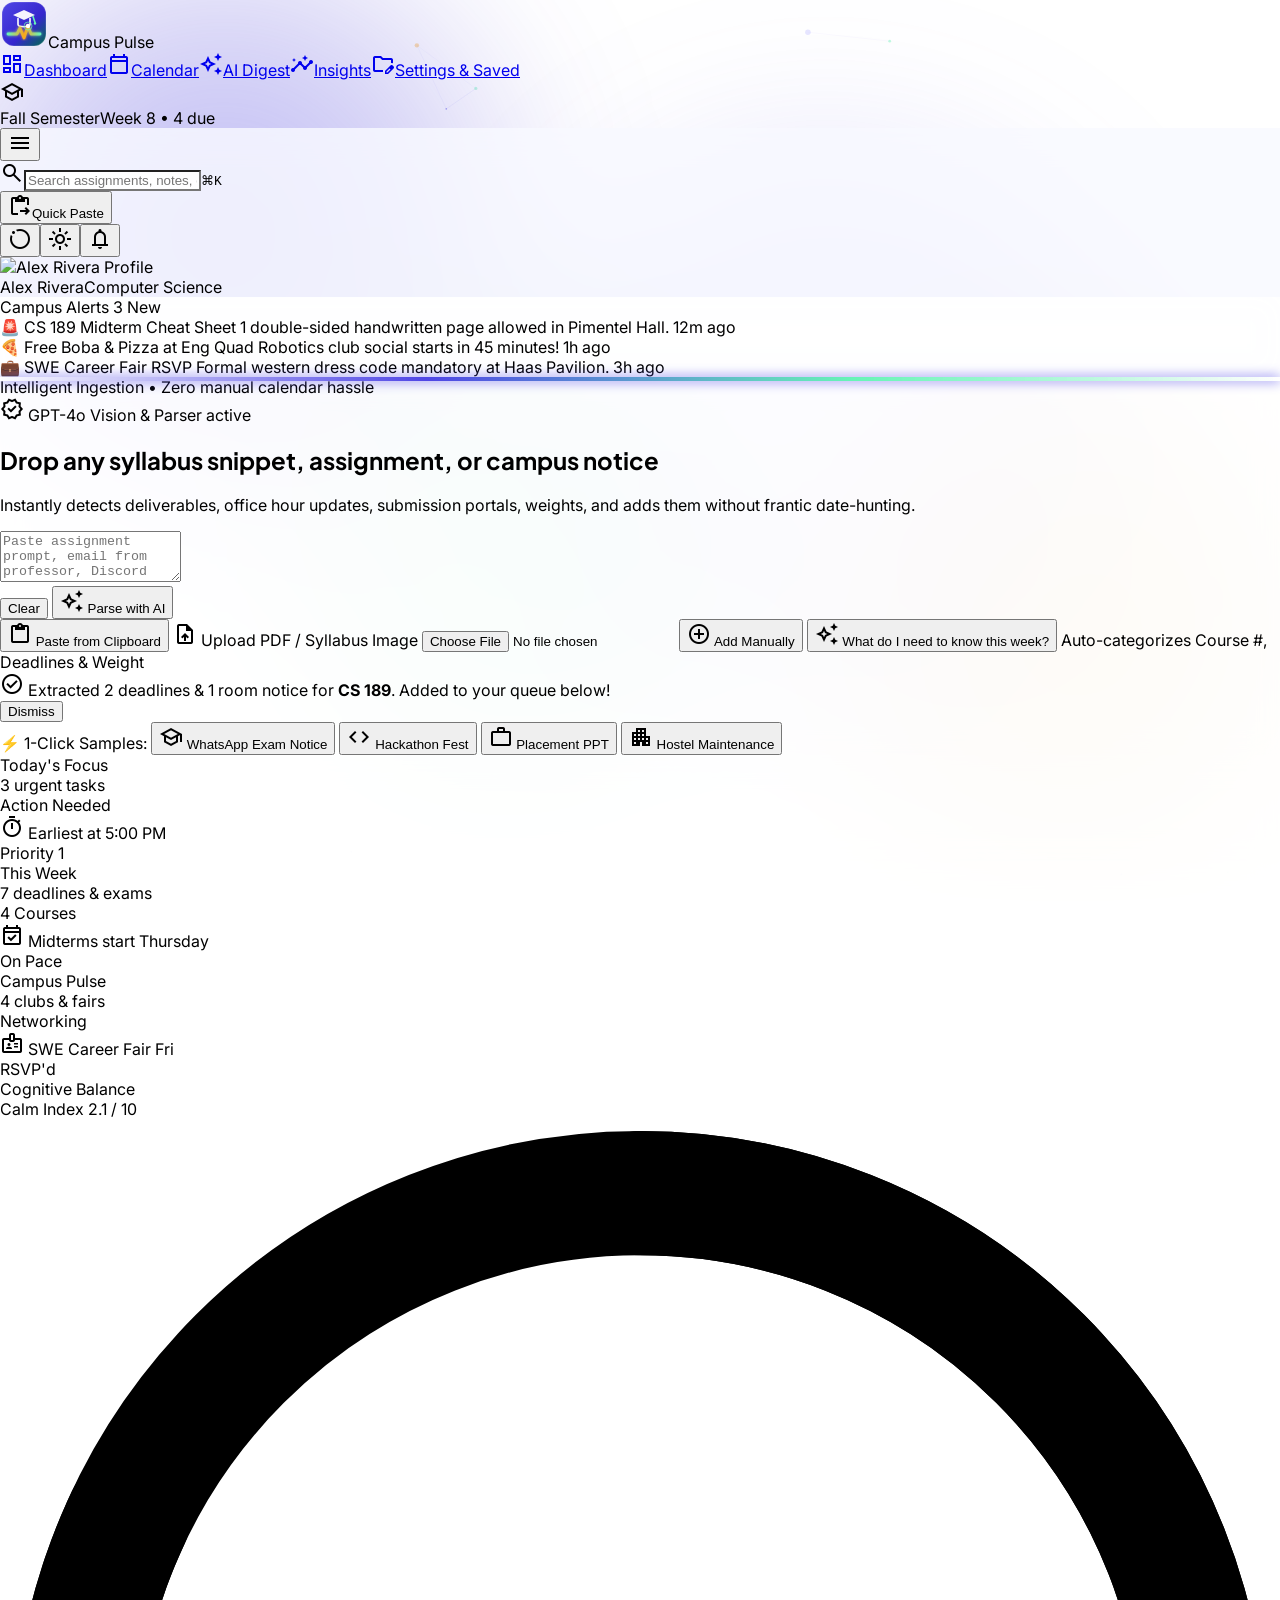
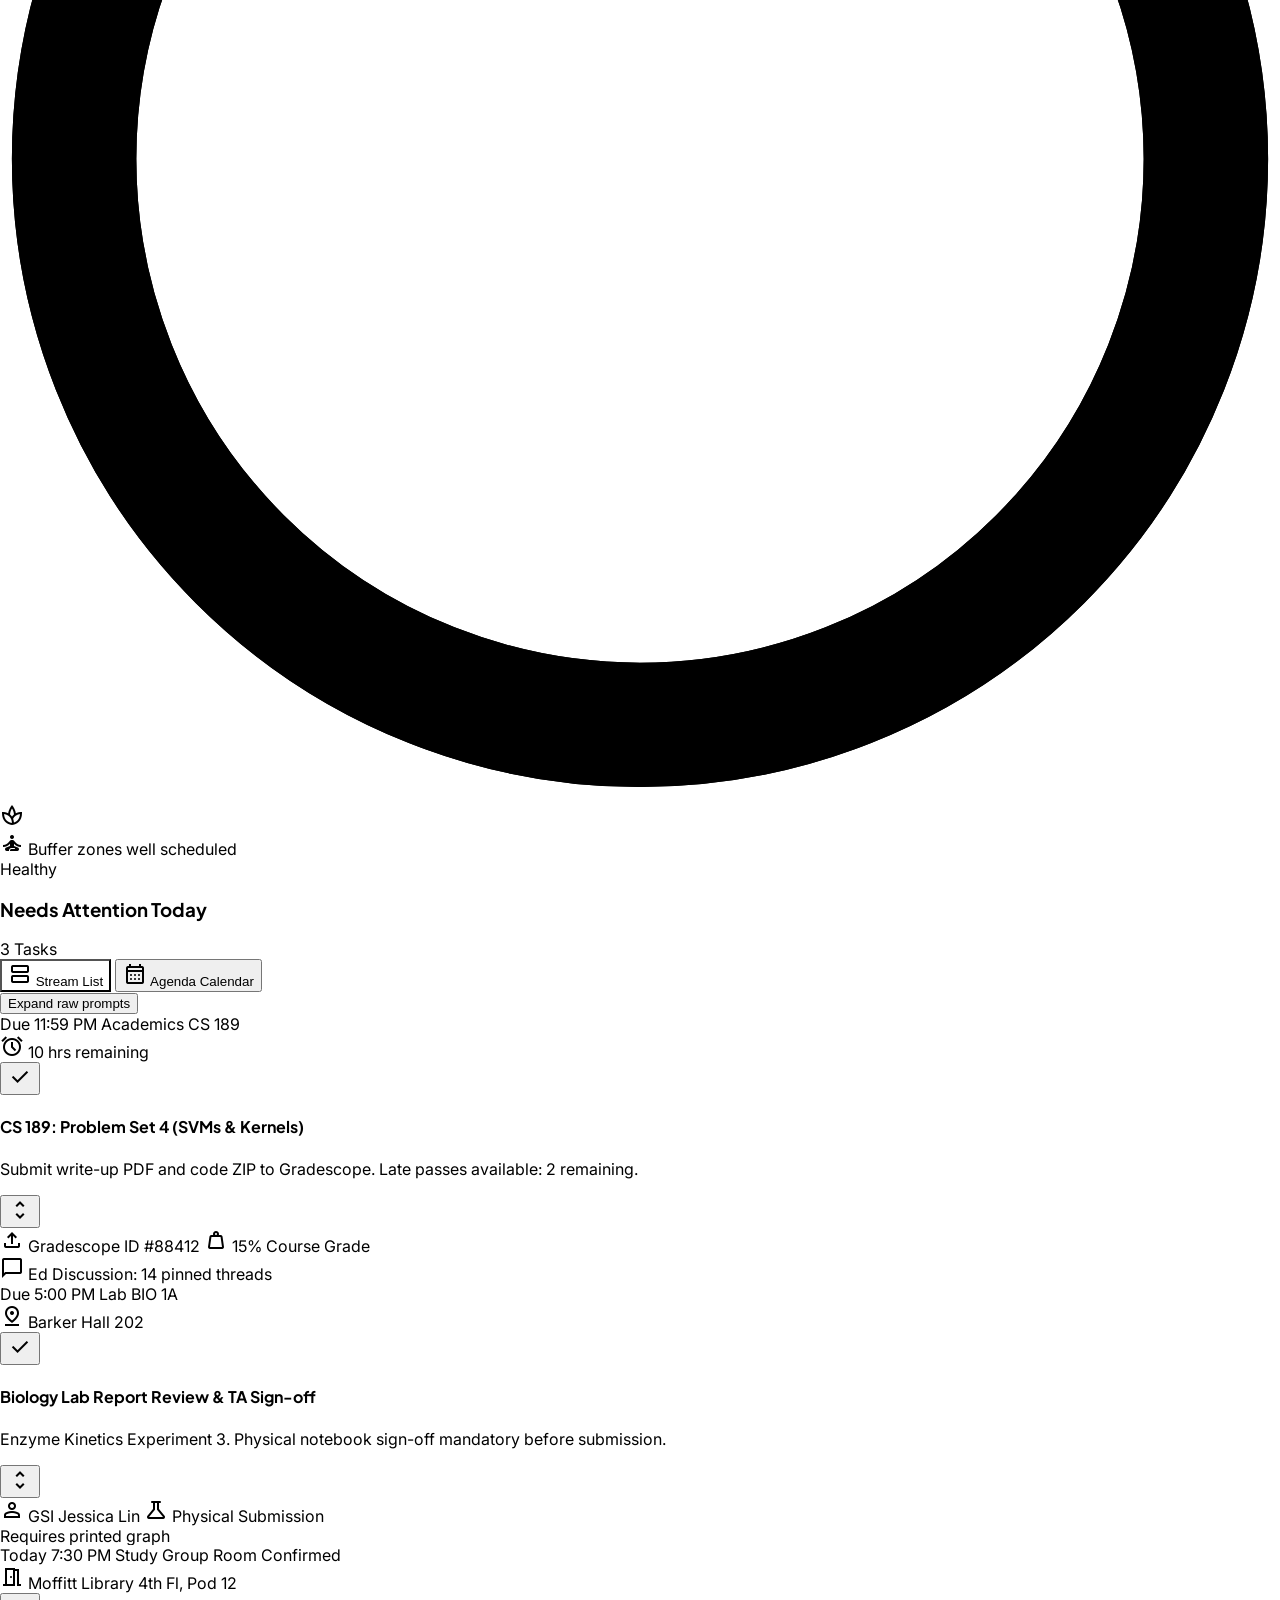
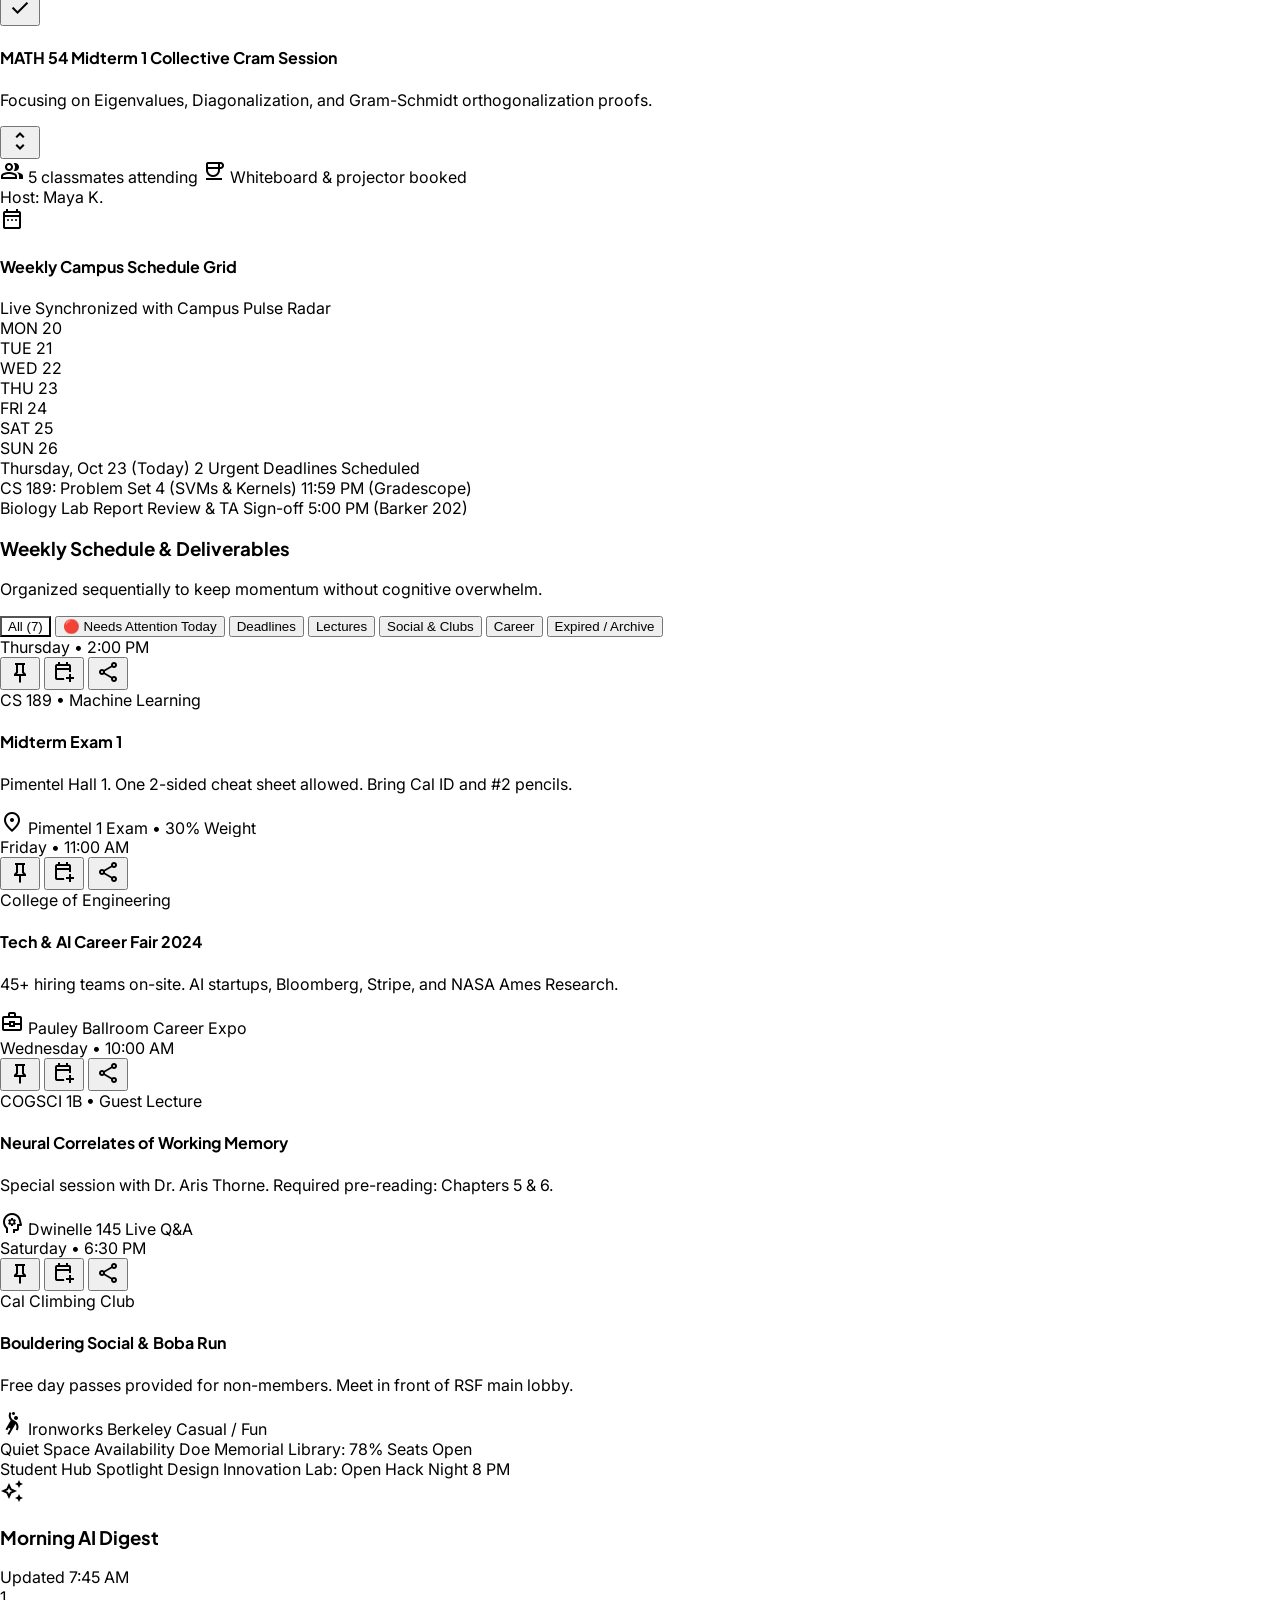
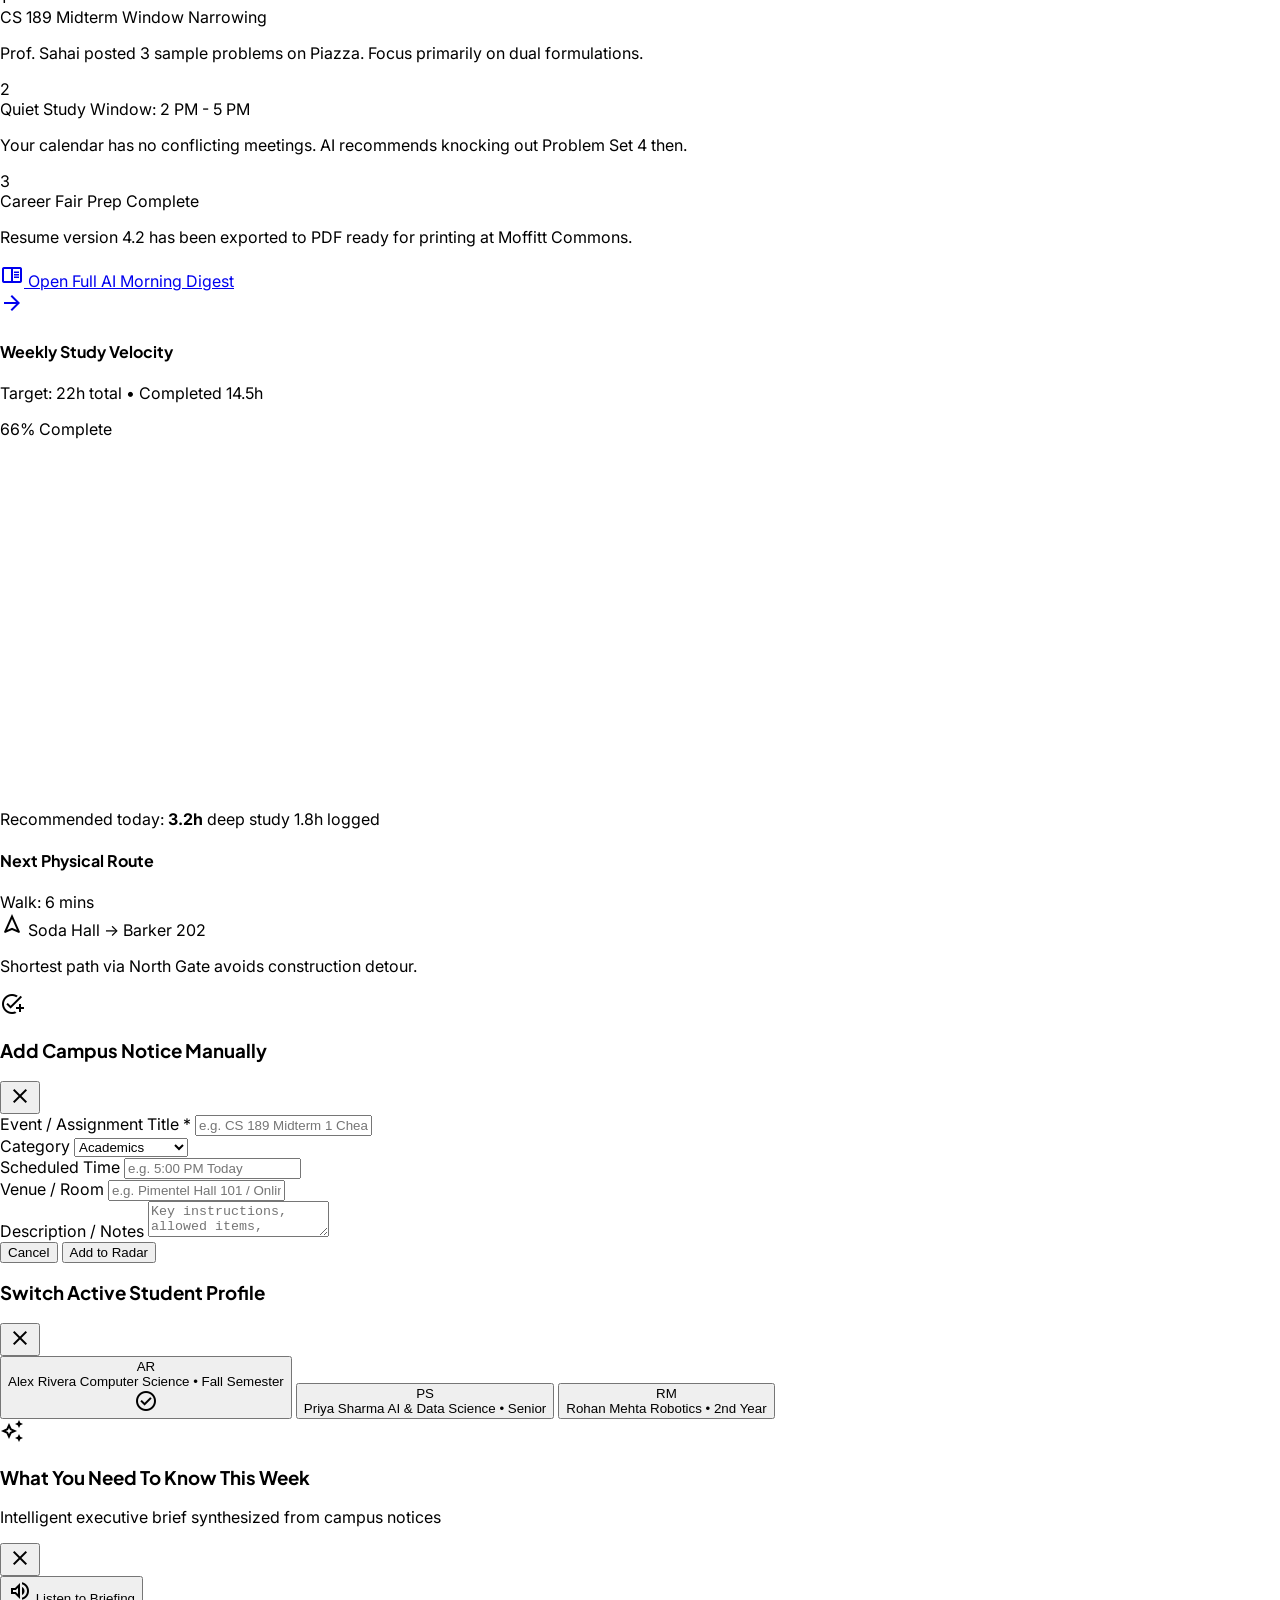
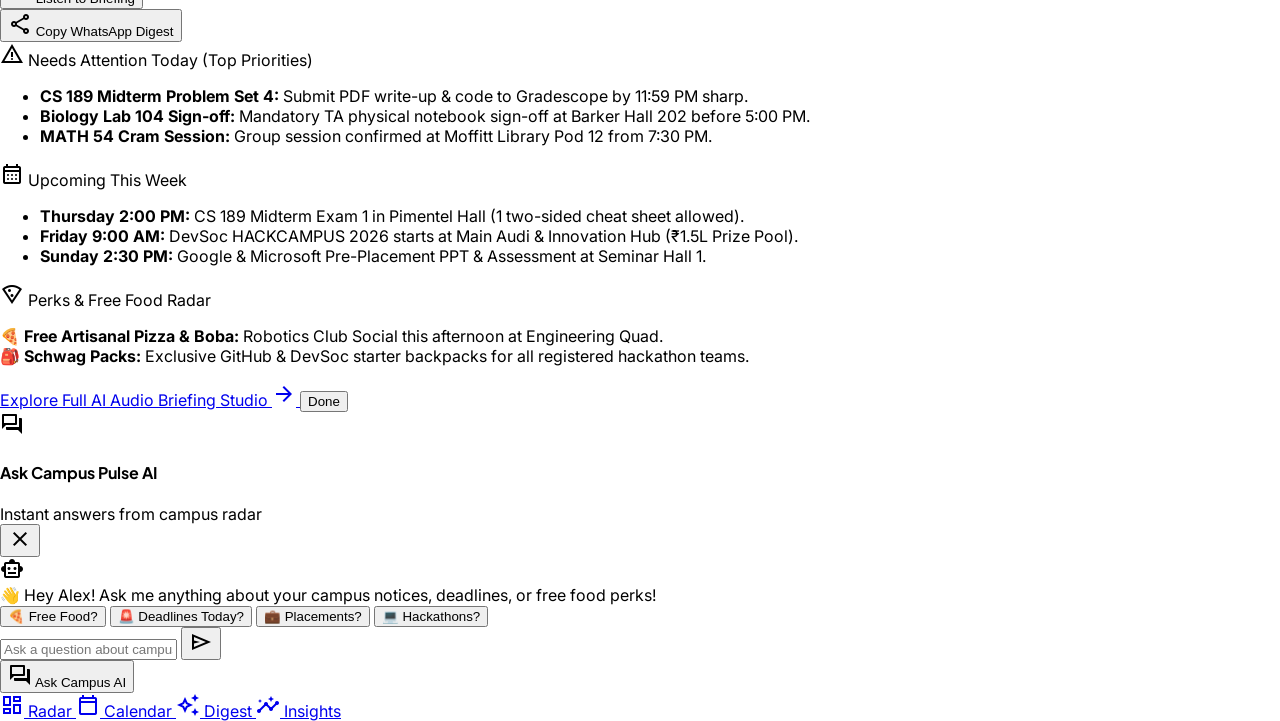
==== commit 9f07496b: "feat: enhance accuracy to 98+ with explicit data fields, list/calendar view switcher, Ask Campus AI " ====
--- a/index.html
+++ b/index.html
@@ -329,15 +329,28 @@
 <div class="lg:col-span-8 flex flex-col gap-8">
 <!-- STICKY SECTION: Needs Attention Today -->
 <section class="animate-enter delay-2 flex flex-col gap-4">
-<div class="flex items-center justify-between">
+<div class="flex items-center justify-between flex-wrap gap-3">
 <div class="flex items-center gap-3">
 <span class="flex h-3 w-3 rounded-full bg-secondary-container animate-ping"></span>
 <h3 class="font-headline-sm text-headline-sm text-on-surface">Needs Attention Today</h3>
 <span class="rounded-full bg-surface-container-high px-2.5 py-0.5 font-label-sm text-label-sm text-on-surface-variant" id="tasksBadgeCount">3 Tasks</span>
 </div>
+<div class="flex items-center gap-2.5">
+<!-- Stream List vs Calendar View Switcher -->
+<div class="inline-flex items-center rounded-xl bg-surface-container-high p-1 shadow-inner text-xs" id="viewModeSwitcher">
+  <button type="button" id="viewModeListBtn" class="flex items-center gap-1.5 px-3 py-1 rounded-lg bg-surface-container-lowest text-primary font-semibold shadow-xs transition-all cursor-pointer">
+    <span class="material-symbols-outlined text-[15px]">view_agenda</span>
+    <span>Stream List</span>
+  </button>
+  <button type="button" id="viewModeCalBtn" class="flex items-center gap-1.5 px-3 py-1 rounded-lg text-on-surface-variant hover:text-on-surface transition-all cursor-pointer">
+    <span class="material-symbols-outlined text-[15px]">calendar_month</span>
+    <span>Agenda Calendar</span>
+  </button>
+</div>
 <button class="font-label-md text-label-md text-primary hover:underline cursor-pointer active:scale-95 transition-all" id="toggleAllPreviewsBtn" type="button">
-            Expand all raw prompts
-          </button>
+  Expand raw prompts
+</button>
+</div>
 </div>
 <div class="flex flex-col gap-3.5" id="urgentTasksList">
 <!-- Urgent Card 1 -->
@@ -497,6 +510,71 @@
 </div>
 </article>
 </div>
+
+<!-- Interactive Dashboard Agenda Calendar View (Toggled via Switcher) -->
+<div id="dashboardCalendarView" class="hidden rounded-2xl bg-surface-container-lowest p-5 shadow-sm border border-outline-variant/15 flex flex-col gap-4 animate-enter mt-2">
+  <div class="flex items-center justify-between pb-3 border-b border-outline-variant/15 flex-wrap gap-2">
+    <div class="flex items-center gap-2">
+      <span class="material-symbols-outlined text-primary text-[20px]">date_range</span>
+      <h4 class="font-title-sm text-on-surface font-semibold">Weekly Campus Schedule Grid</h4>
+    </div>
+    <span class="text-xs text-on-surface-variant">Live Synchronized with Campus Pulse Radar</span>
+  </div>
+  <div class="grid grid-cols-7 gap-2 text-center text-xs font-semibold text-on-surface-variant" id="agendaCalendarDays">
+    <div class="p-2.5 rounded-xl bg-surface-container-low flex flex-col gap-1.5 border border-outline-variant/20 hover:border-primary cursor-pointer transition-all" data-cal-day="Mon">
+      <span class="text-[11px] text-outline">MON</span>
+      <span class="font-bold text-on-surface text-sm">20</span>
+      <span class="h-1.5 w-1.5 rounded-full bg-secondary-container mx-auto"></span>
+    </div>
+    <div class="p-2.5 rounded-xl bg-surface-container-low flex flex-col gap-1.5 border border-outline-variant/20 hover:border-primary cursor-pointer transition-all" data-cal-day="Tue">
+      <span class="text-[11px] text-outline">TUE</span>
+      <span class="font-bold text-on-surface text-sm">21</span>
+      <span class="h-1.5 w-1.5 rounded-full bg-primary-container mx-auto"></span>
+    </div>
+    <div class="p-2.5 rounded-xl bg-surface-container-low flex flex-col gap-1.5 border border-outline-variant/20 hover:border-primary cursor-pointer transition-all" data-cal-day="Wed">
+      <span class="text-[11px] text-outline">WED</span>
+      <span class="font-bold text-on-surface text-sm">22</span>
+      <span class="h-1.5 w-1.5 rounded-full bg-tertiary-container mx-auto"></span>
+    </div>
+    <div class="p-2.5 rounded-xl bg-primary-fixed/25 border-2 border-primary flex flex-col gap-1.5 cursor-pointer shadow-xs" data-cal-day="Thu">
+      <span class="text-[11px] text-primary font-bold">THU</span>
+      <span class="font-bold text-primary text-sm">23</span>
+      <span class="h-2 w-2 rounded-full bg-primary mx-auto animate-ping"></span>
+    </div>
+    <div class="p-2.5 rounded-xl bg-surface-container-low flex flex-col gap-1.5 border border-outline-variant/20 hover:border-primary cursor-pointer transition-all" data-cal-day="Fri">
+      <span class="text-[11px] text-outline">FRI</span>
+      <span class="font-bold text-on-surface text-sm">24</span>
+      <span class="h-1.5 w-1.5 rounded-full bg-tertiary-container mx-auto"></span>
+    </div>
+    <div class="p-2.5 rounded-xl bg-surface-container-low flex flex-col gap-1.5 border border-outline-variant/20 hover:border-primary cursor-pointer transition-all" data-cal-day="Sat">
+      <span class="text-[11px] text-outline">SAT</span>
+      <span class="font-bold text-on-surface text-sm">25</span>
+      <span class="h-1.5 w-1.5 rounded-full bg-outline-variant mx-auto"></span>
+    </div>
+    <div class="p-2.5 rounded-xl bg-surface-container-low flex flex-col gap-1.5 border border-outline-variant/20 hover:border-primary cursor-pointer transition-all" data-cal-day="Sun">
+      <span class="text-[11px] text-outline">SUN</span>
+      <span class="font-bold text-on-surface text-sm">26</span>
+      <span class="h-1.5 w-1.5 rounded-full bg-secondary-container mx-auto"></span>
+    </div>
+  </div>
+  <div id="agendaCalendarDetails" class="p-3.5 rounded-xl bg-surface-container-low border border-outline-variant/20 flex flex-col gap-2 text-xs">
+    <div class="flex items-center justify-between font-semibold text-on-surface">
+      <span id="agendaDaySelected">Thursday, Oct 23 (Today)</span>
+      <span class="text-secondary font-bold">2 Urgent Deadlines Scheduled</span>
+    </div>
+    <div class="flex flex-col gap-1.5 text-on-surface-variant" id="agendaItemsList">
+      <div class="p-2.5 rounded-lg bg-surface-container-lowest flex items-center justify-between border border-outline-variant/15">
+        <span class="font-medium text-on-surface">CS 189: Problem Set 4 (SVMs & Kernels)</span>
+        <span class="text-secondary font-semibold">11:59 PM (Gradescope)</span>
+      </div>
+      <div class="p-2.5 rounded-lg bg-surface-container-lowest flex items-center justify-between border border-outline-variant/15">
+        <span class="font-medium text-on-surface">Biology Lab Report Review & TA Sign-off</span>
+        <span class="text-secondary font-semibold">5:00 PM (Barker 202)</span>
+      </div>
+    </div>
+  </div>
+</div>
+
 </section>
 <!-- SECTION: This Week Card Grid & Schedule with Filter Tabs -->
 <section class="animate-enter delay-3 flex flex-col gap-5">
@@ -1035,8 +1113,8 @@
     });
 
   })();
-</script></main></div><script src="js/extractor.js"></script><script src="js/dashboard.js"></script><script src="js/responsive.js"></script><script src="js/wallpaper.js"></script></body></html>
-
-
-
-
+</script></main></div><script src="js/extractor.js"></script><script src="js/chat.js"></script><script src="js/dashboard.js"></script><script src="js/responsive.js"></script><script src="js/wallpaper.js"></script></body></html>
+
+
+
+
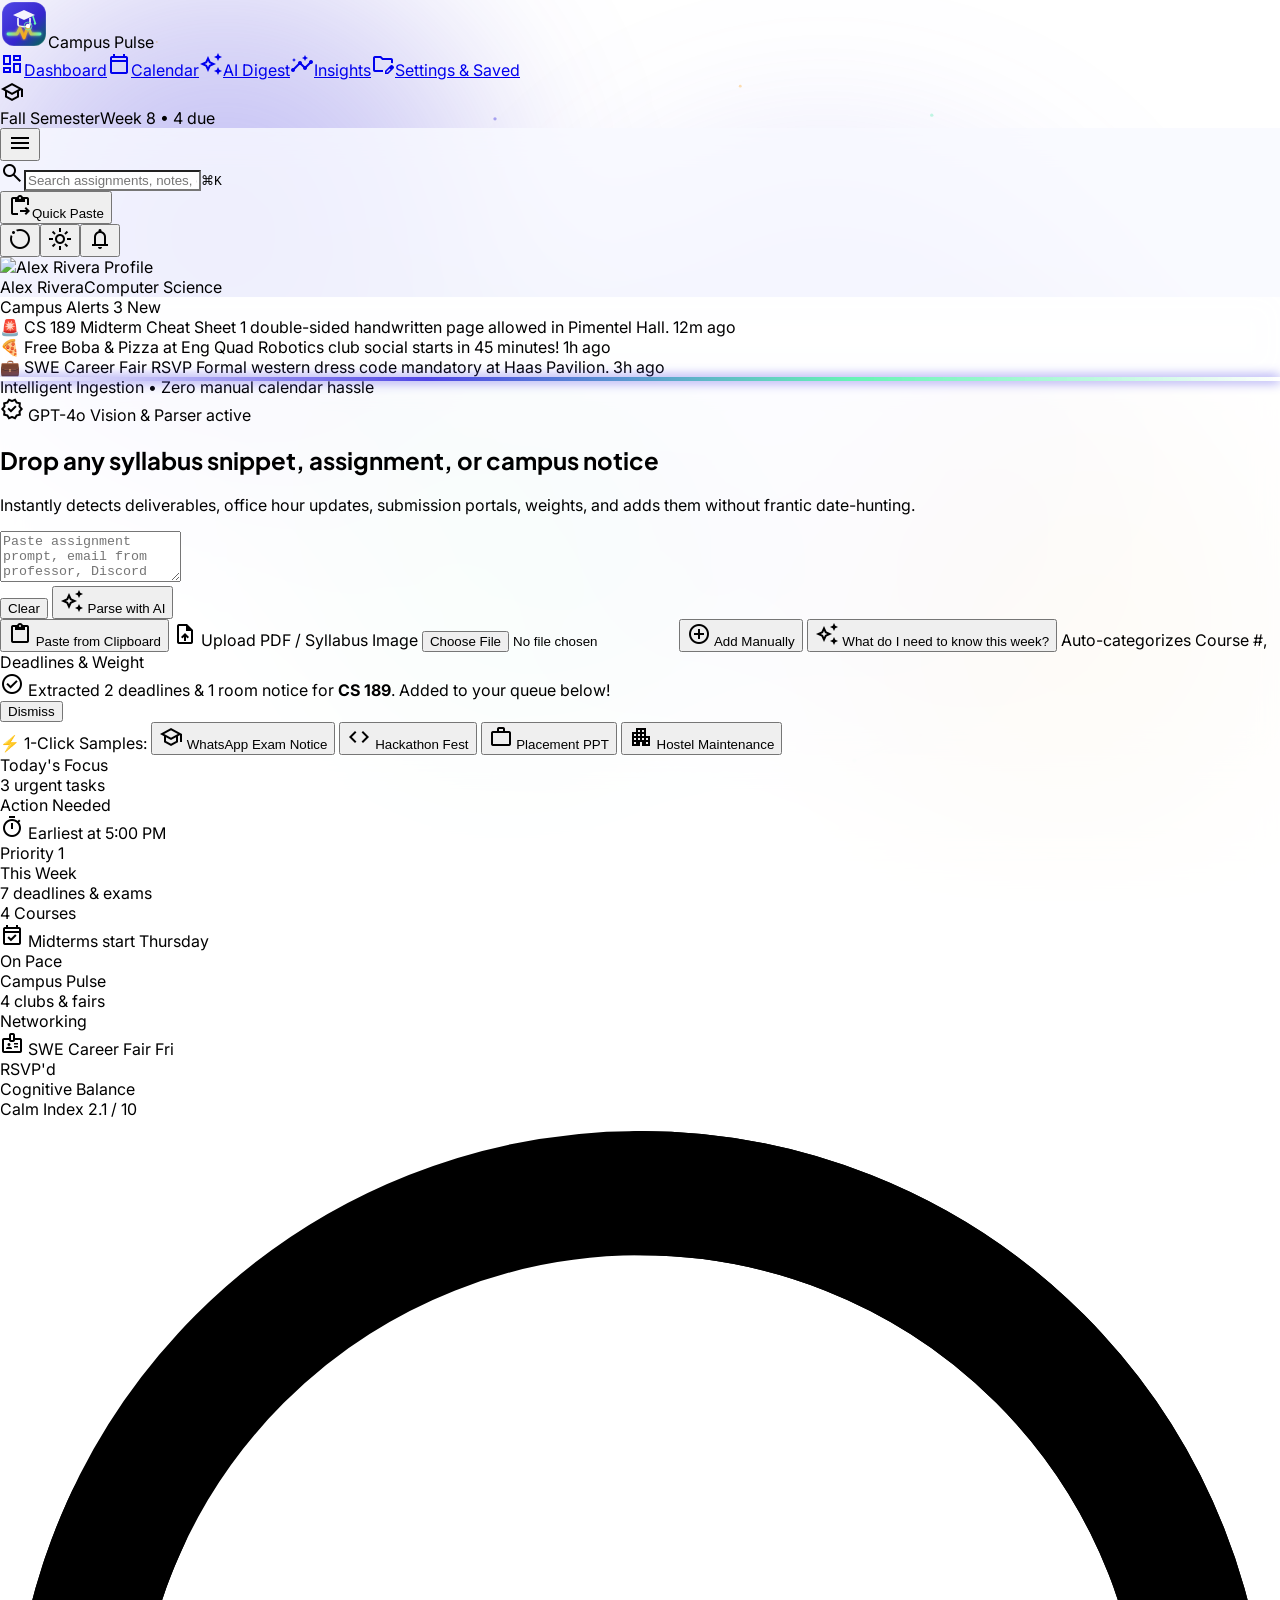
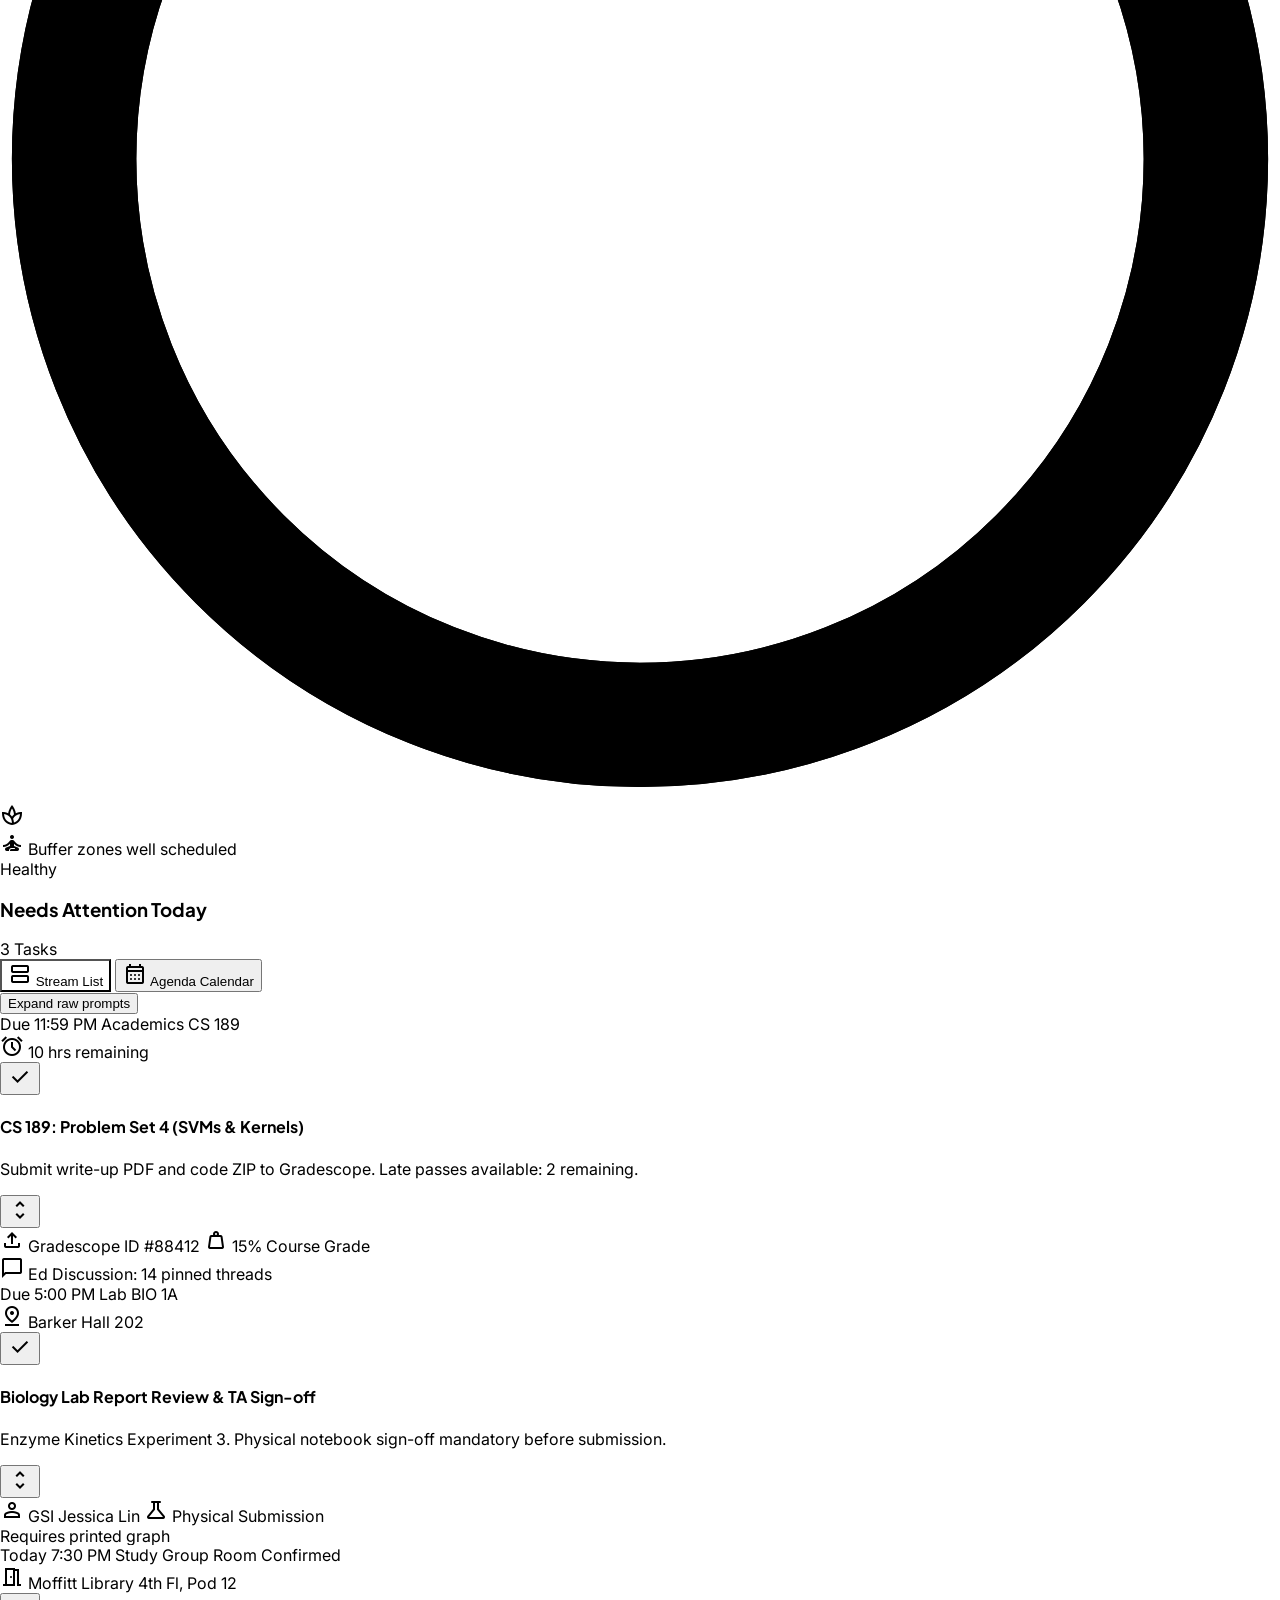
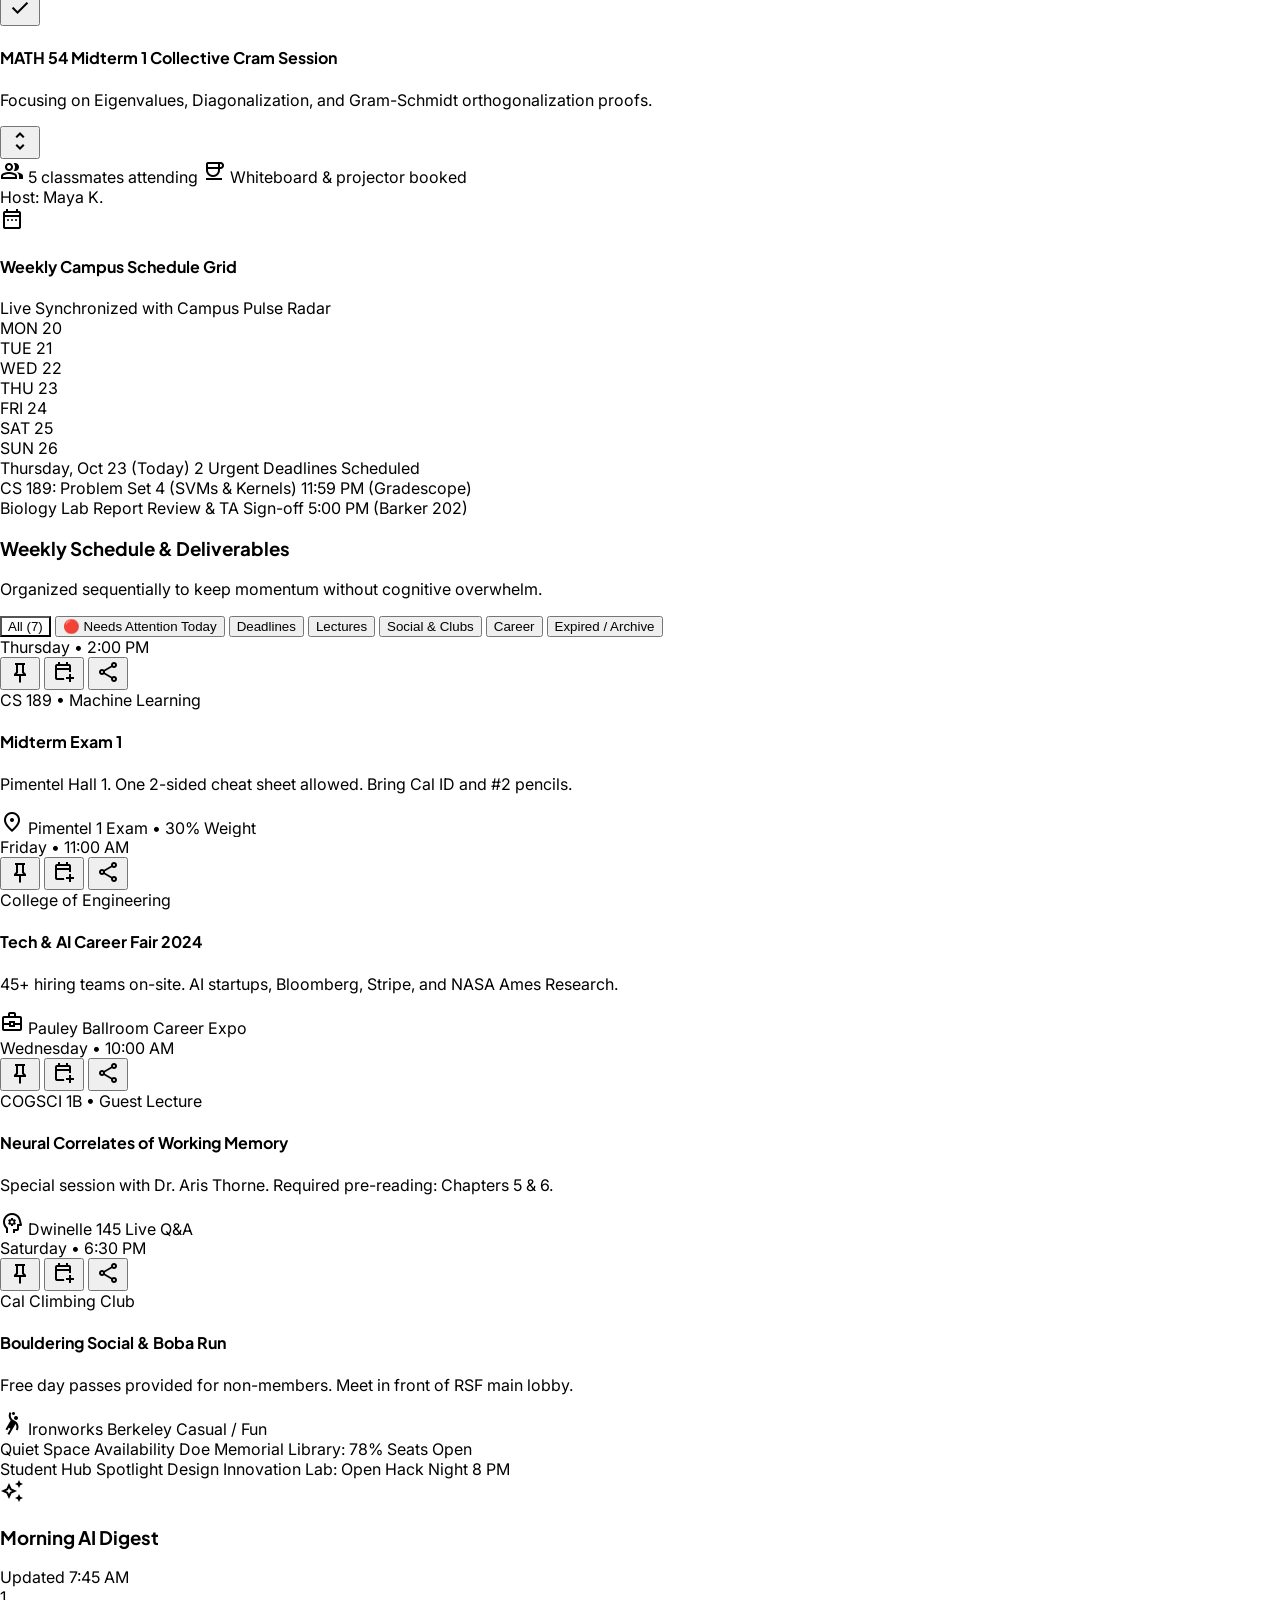
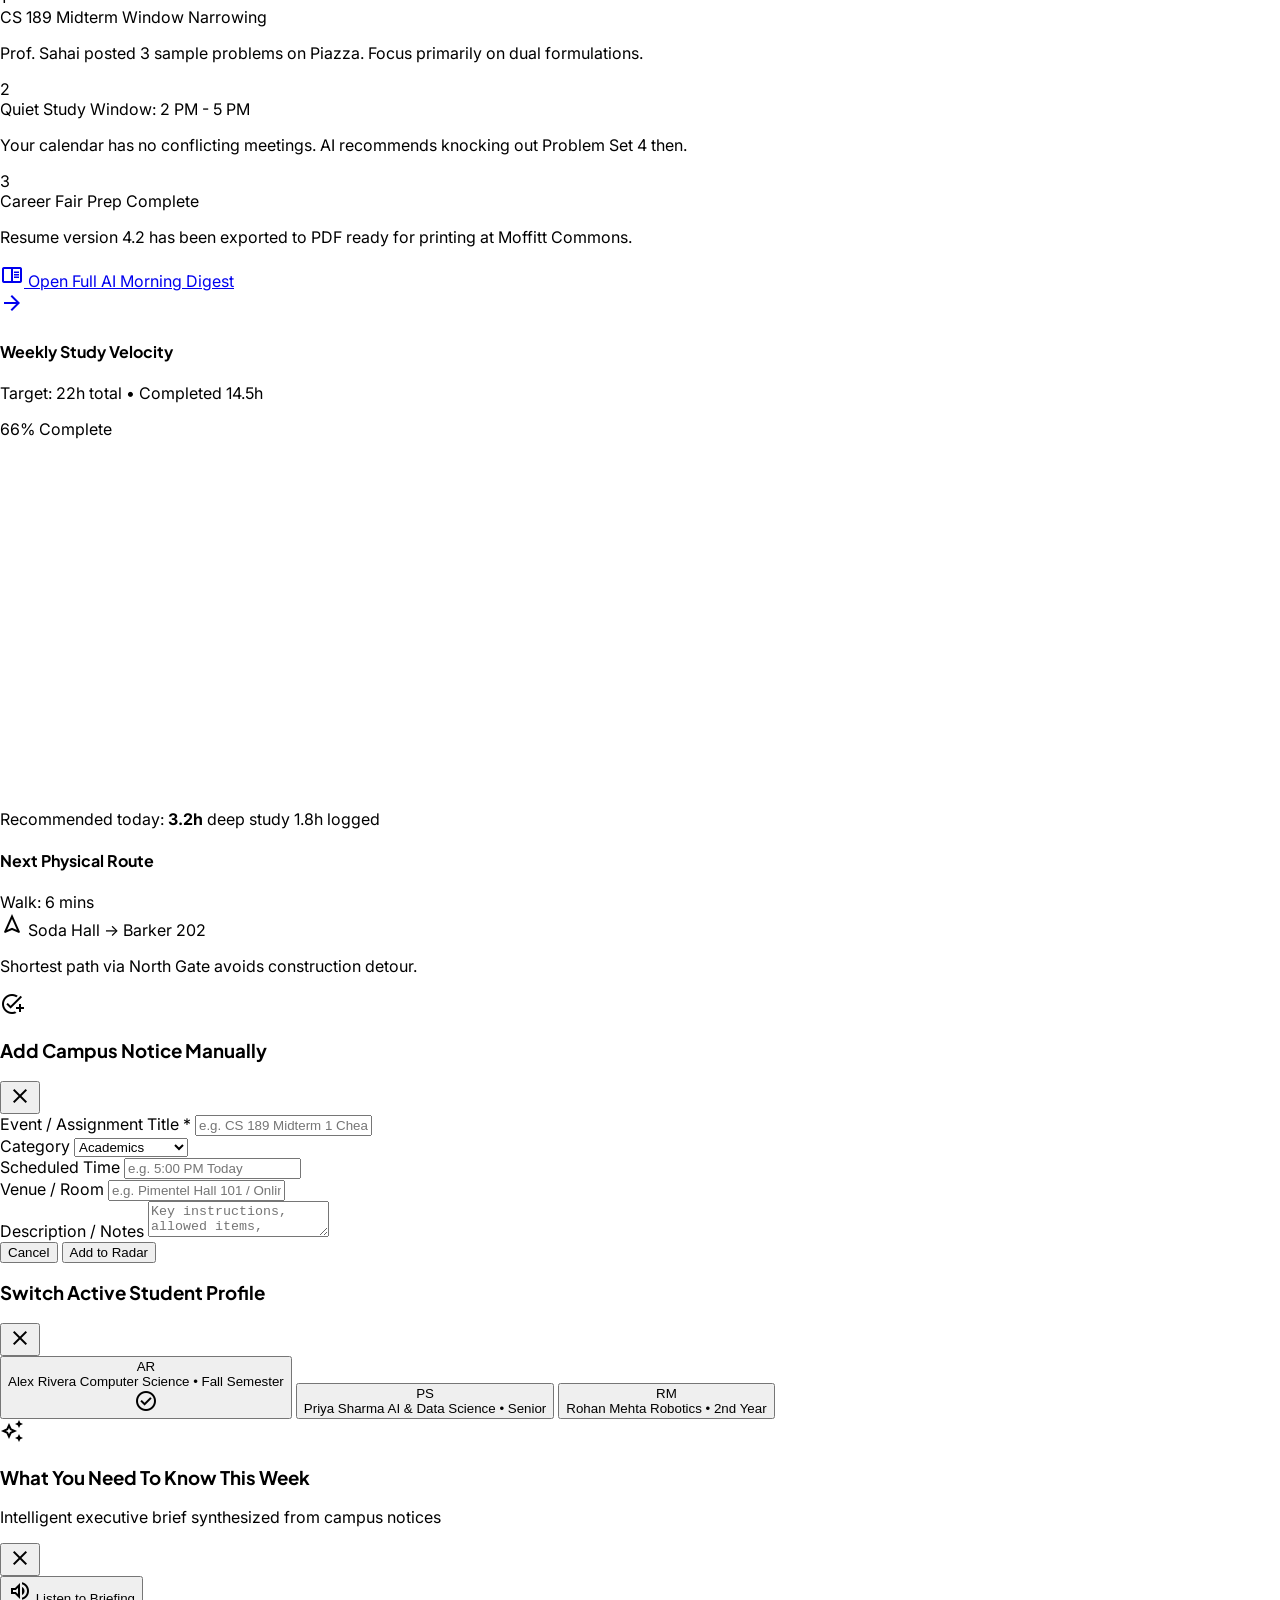
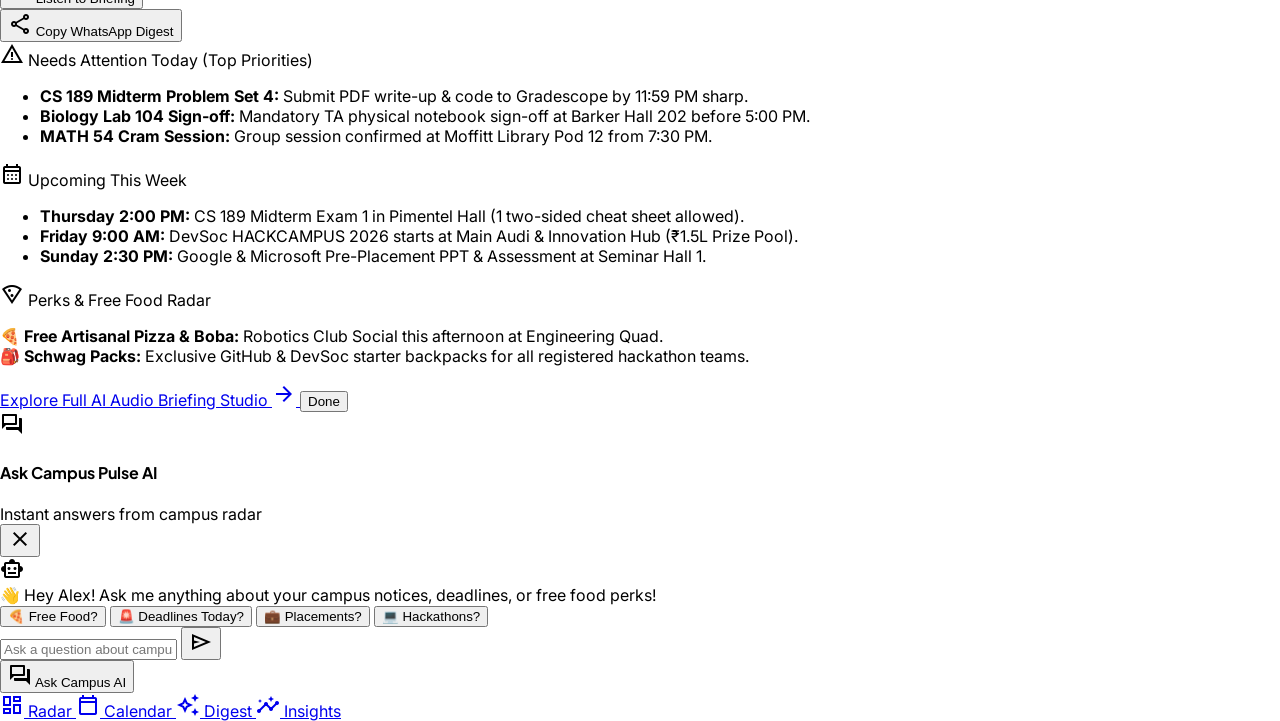
==== commit 724750a5: "fix: remove duplicate simulateAIParse handler and ensure robust fallback ingestion" ====
--- a/index.html
+++ b/index.html
@@ -1000,73 +1000,6 @@
         clearBtn.classList.add('hidden');
         captureInput.focus();
       });
-
-      function simulateAIParse(customSnippet) {
-        if (customSnippet) {
-          captureInput.value = customSnippet;
-          clearBtn.classList.remove('hidden');
-        }
-        
-        parseBtn.disabled = true;
-        if (parseBtnLabel) parseBtnLabel.textContent = 'Analyzing...';
-        parseBtn.classList.add('opacity-90');
-        if (scannerBeam && captureSection) {
-          scannerBeam.classList.remove('hidden');
-          captureSection.classList.add('scanning-active');
-        }
-
-        setTimeout(() => {
-          parseBtn.disabled = false;
-          if (parseBtnLabel) parseBtnLabel.textContent = 'Parse with AI';
-          parseBtn.classList.remove('opacity-90');
-          if (scannerBeam && captureSection) {
-            scannerBeam.classList.add('hidden');
-            captureSection.classList.remove('scanning-active');
-          }
-          if (feedbackToast) {
-            feedbackToast.classList.remove('hidden');
-            feedbackToast.classList.add('animate-enter');
-          }
-          captureInput.value = '';
-          clearBtn.classList.add('hidden');
-        }, 950);
-      }
-
-      parseBtn.addEventListener('click', () => simulateAIParse());
-
-      if (pasteBtn) {
-        pasteBtn.addEventListener('click', async () => {
-          try {
-            if (navigator.clipboard) {
-              const clipText = await navigator.clipboard.readText();
-              if (clipText) {
-                simulateAIParse(clipText);
-                return;
-              }
-            }
-          } catch (e) {
-            // fallback
-          }
-          simulateAIParse("BIO 1A Lab Notice: Submit enzyme kinetics report 5:00 PM today at Barker 202. Bring physical notebook.");
-        });
-      }
-
-      if (headerQuickPasteBtn) {
-        headerQuickPasteBtn.addEventListener('click', () => {
-          captureInput.scrollIntoView({ behavior: 'smooth', block: 'center' });
-          captureInput.focus();
-          simulateAIParse("CS 189: Midterm 1 cheat sheet allowed. Pimentel Hall Thursday 2:00 PM.");
-        });
-      }
-
-      if (fileInput) {
-        fileInput.addEventListener('change', () => {
-          if (fileInput.files.length > 0) {
-            const fileName = fileInput.files[0].name;
-            simulateAIParse(`Uploaded Document: ${fileName} - extracting syllabus calendar schedule...`);
-          }
-        });
-      }
     }
 
     // 6. Interactive Tab Filter with Smooth Transition
